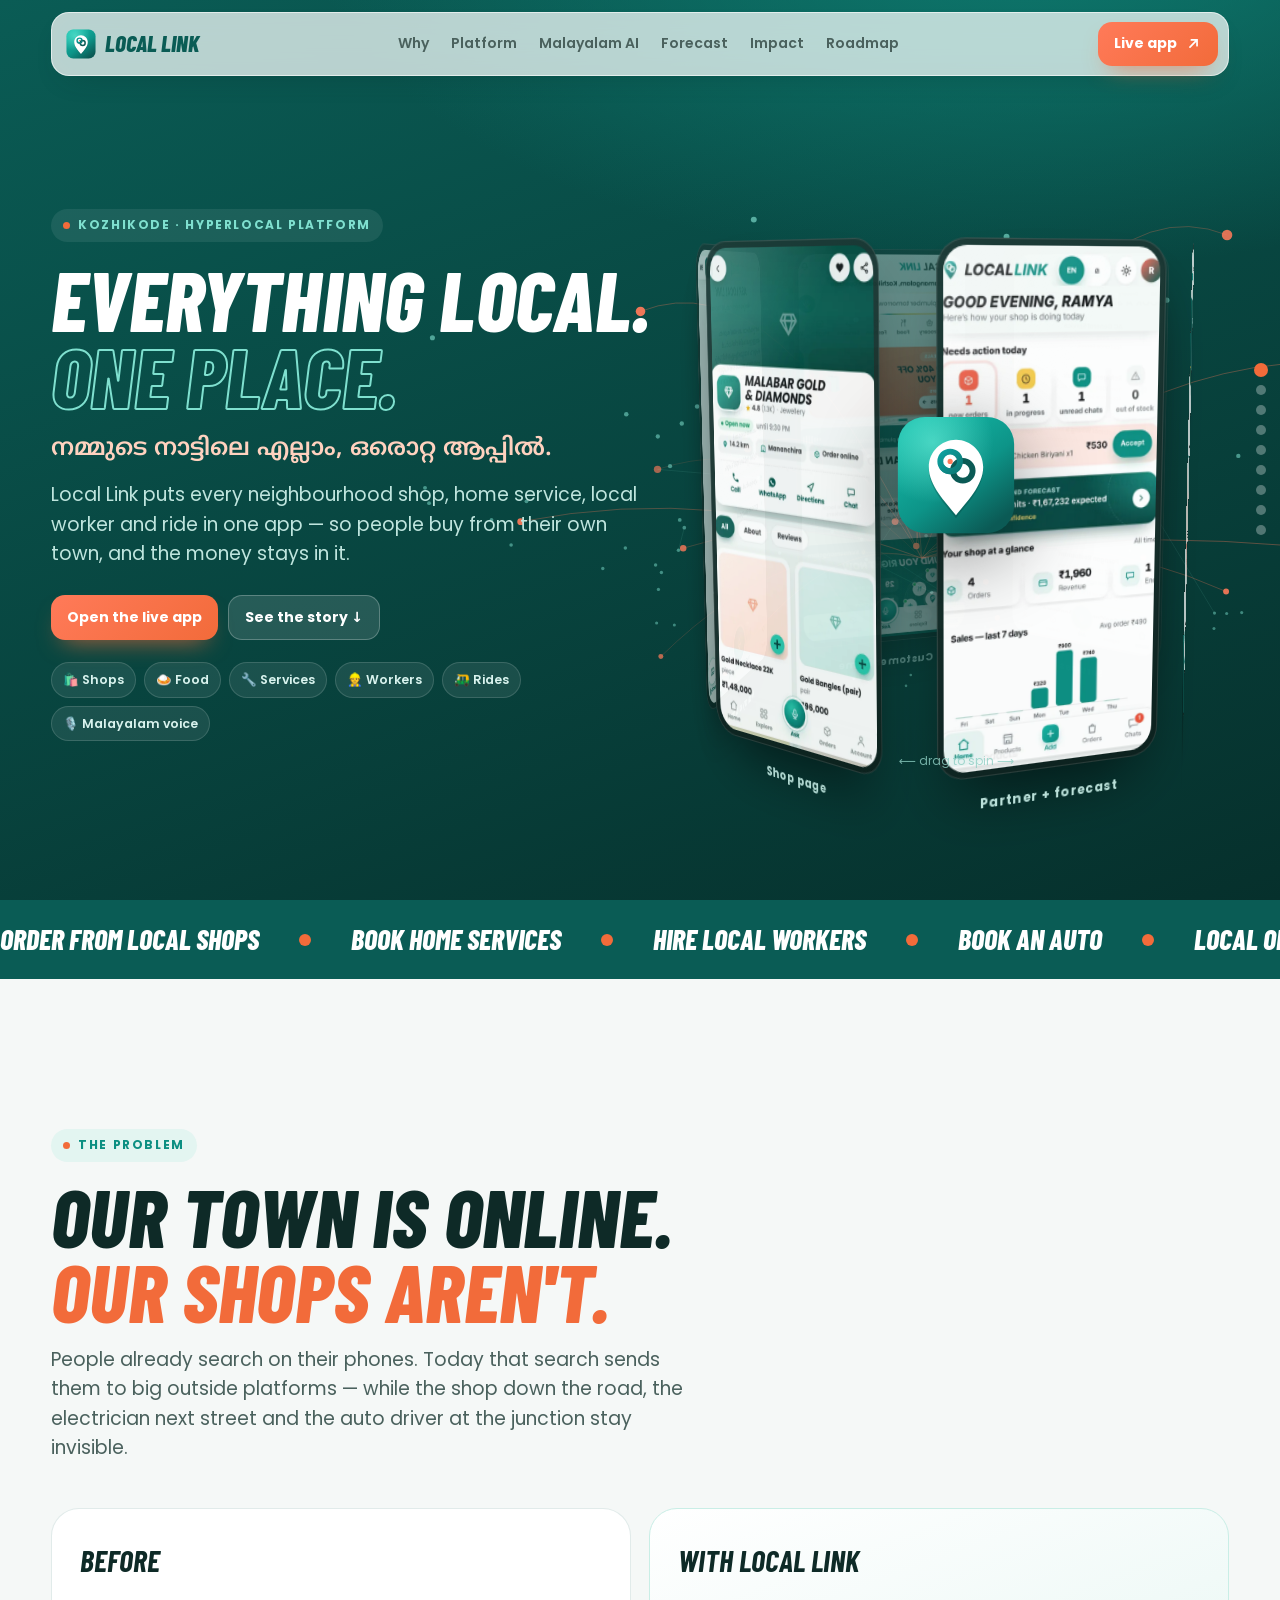
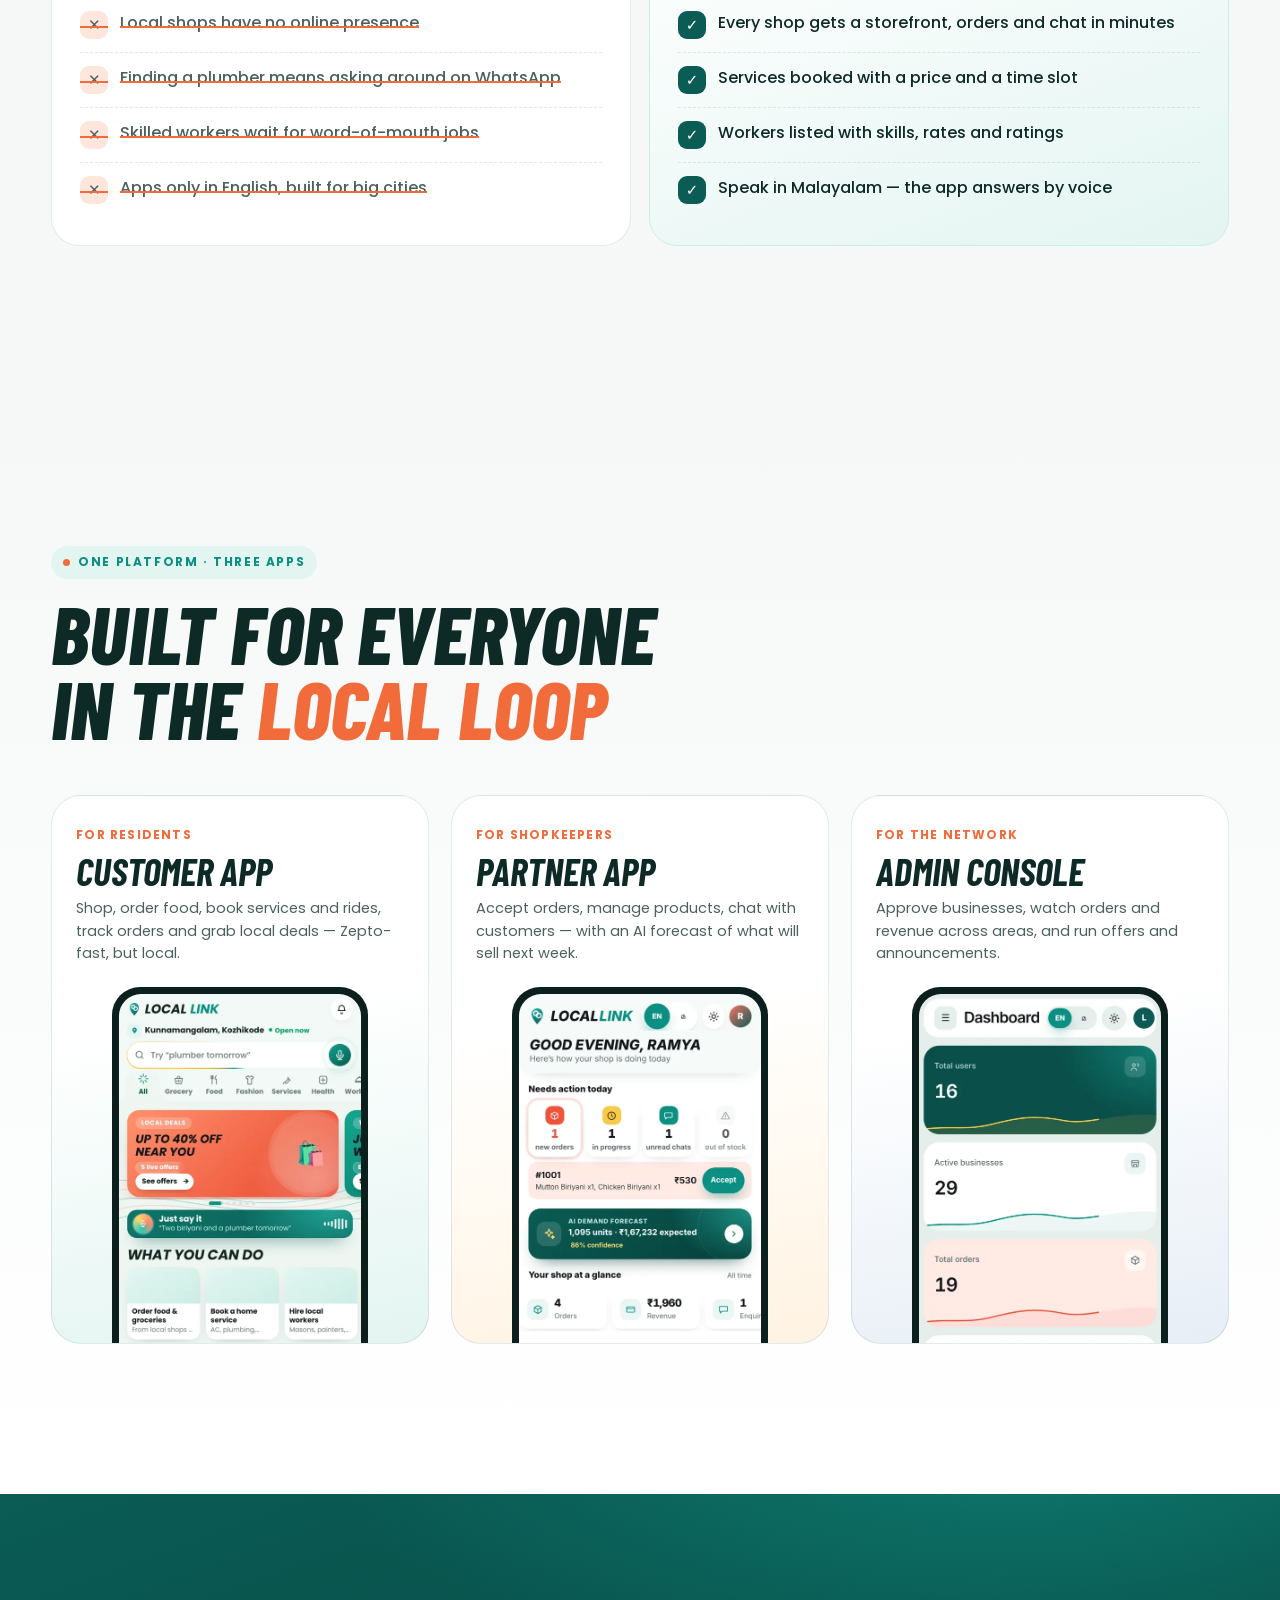
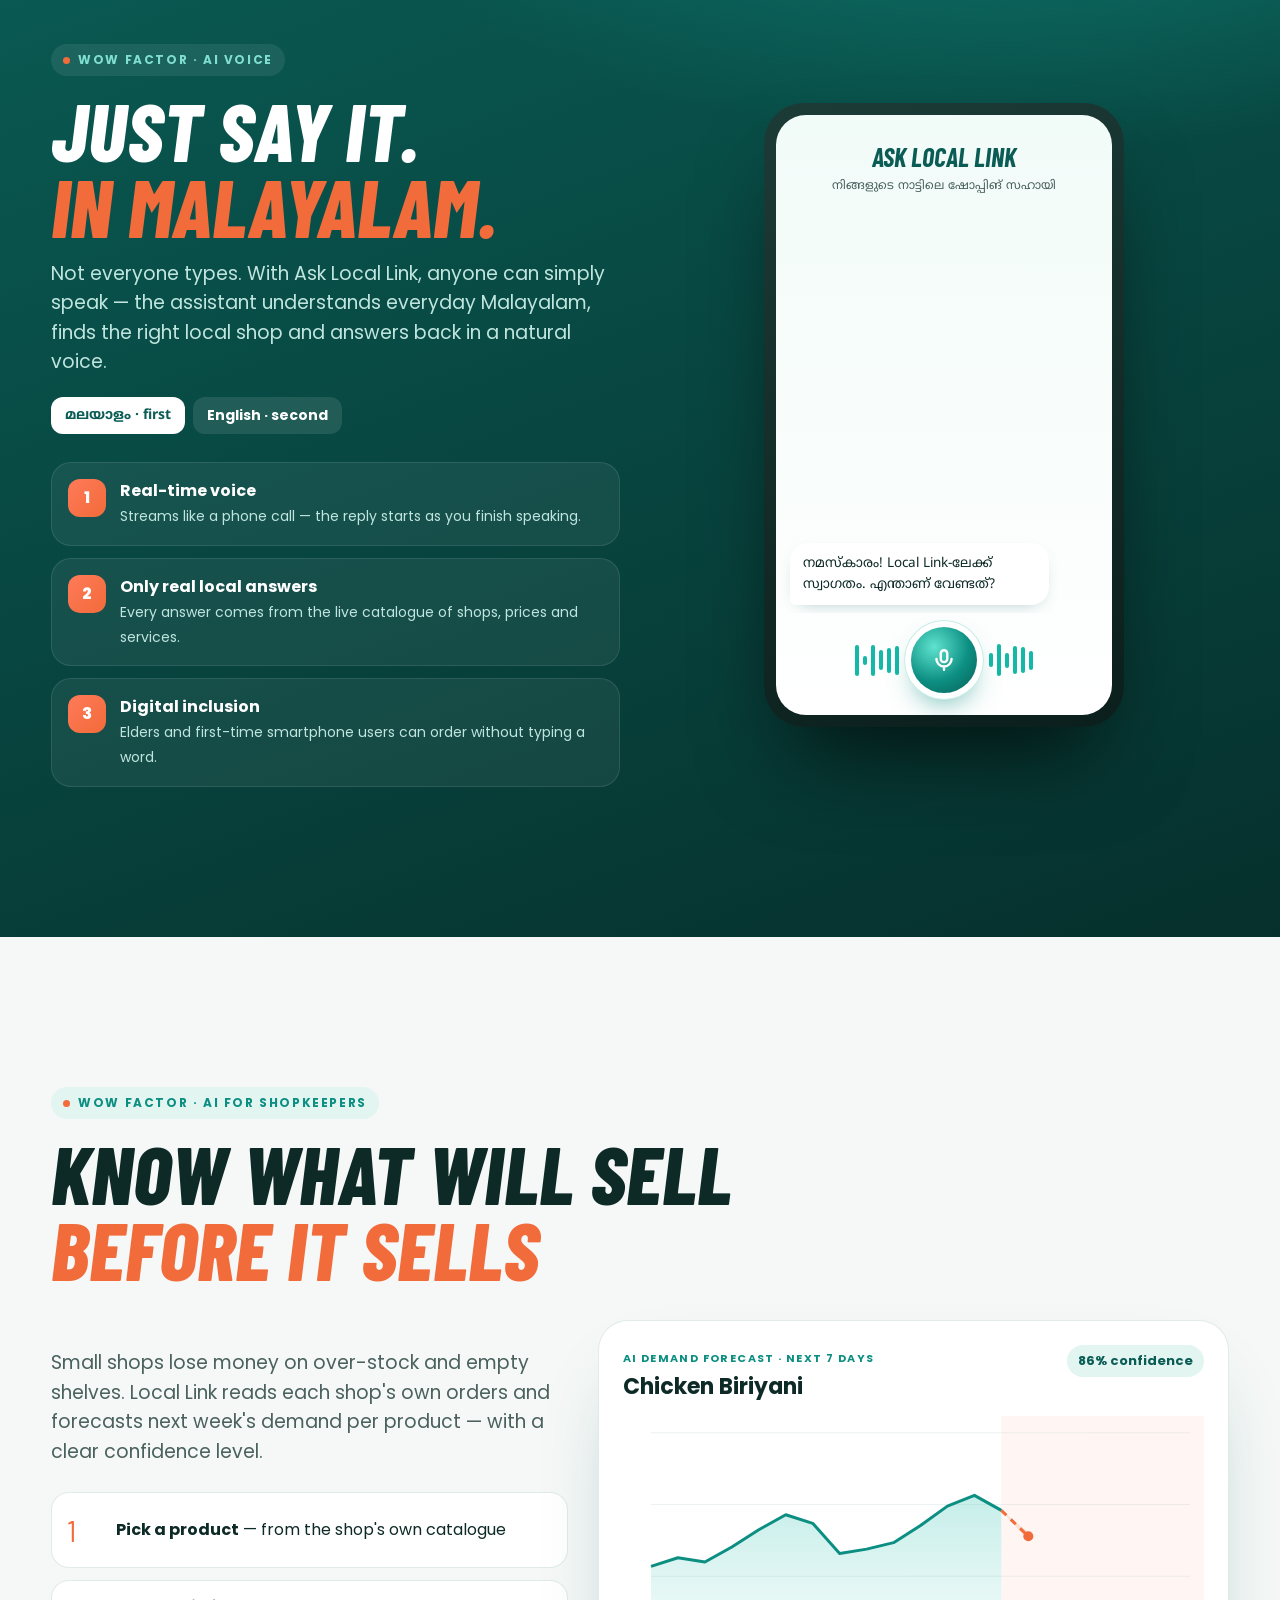
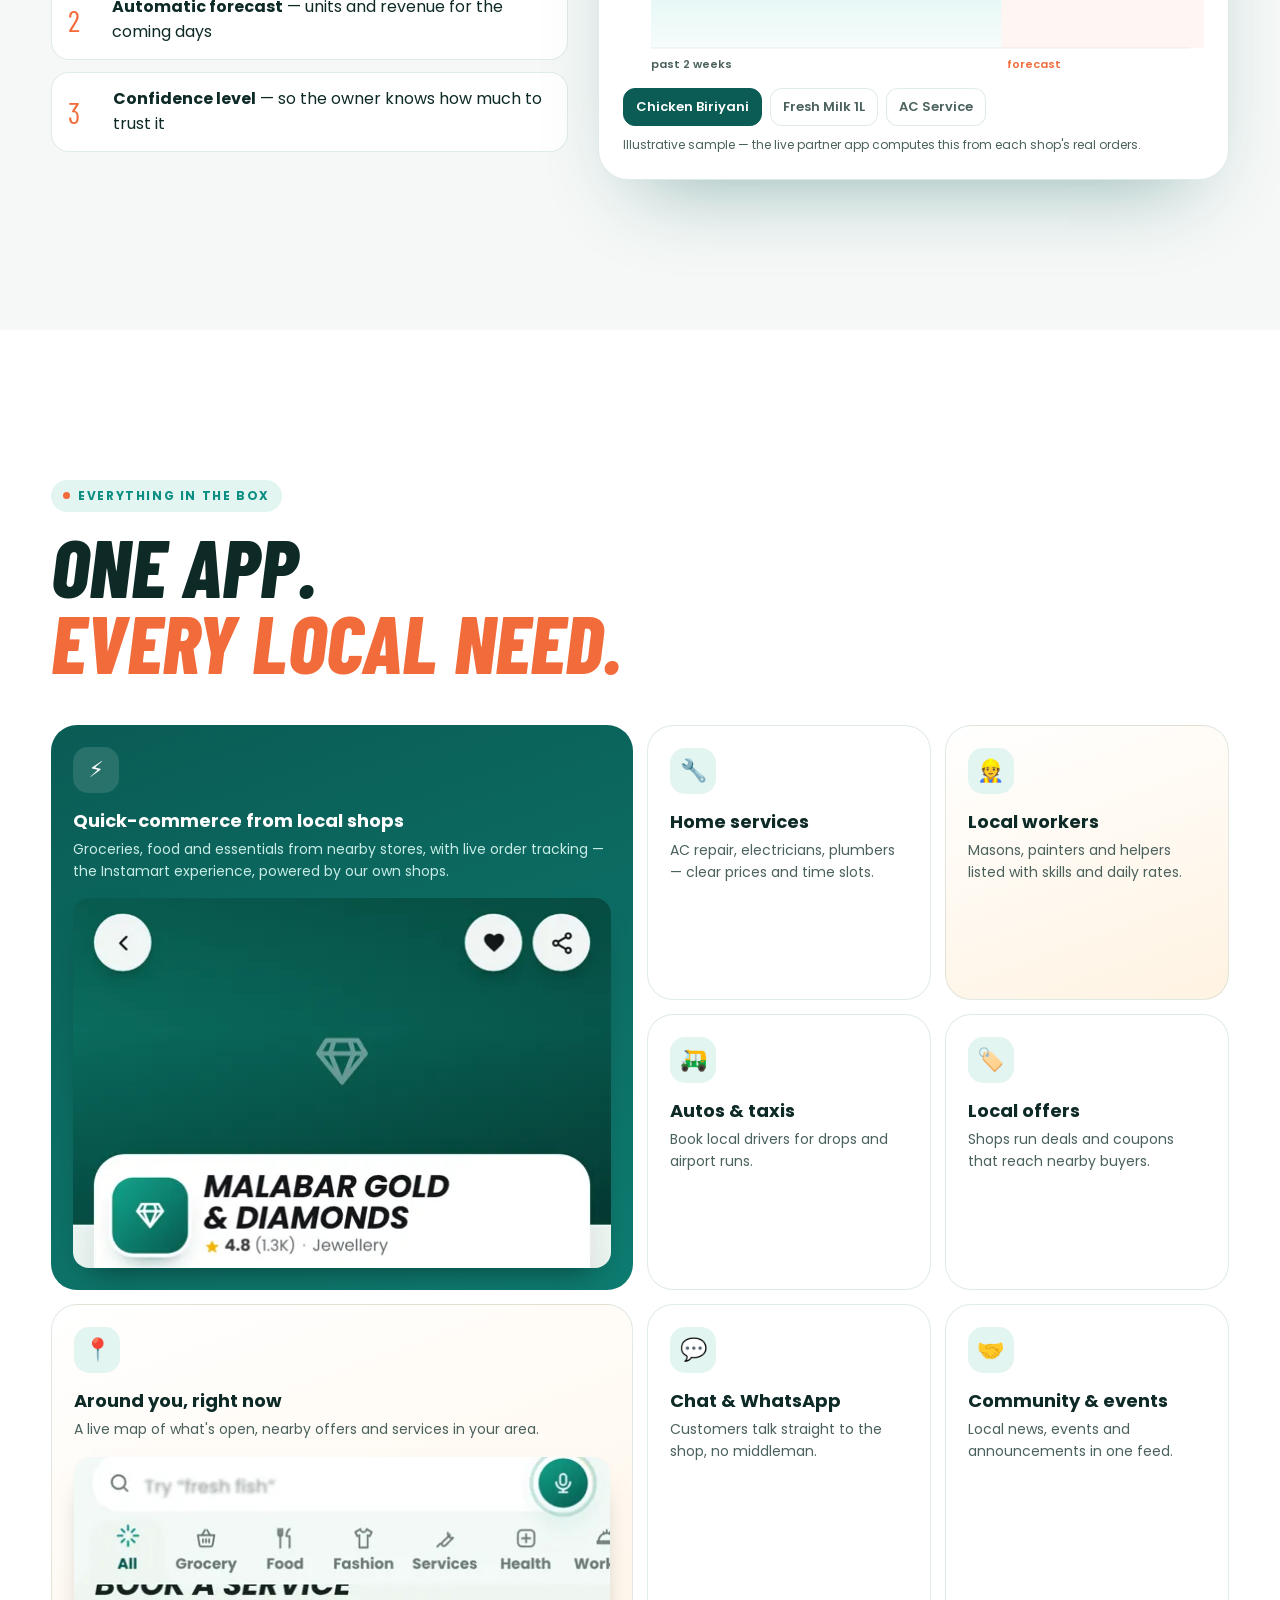
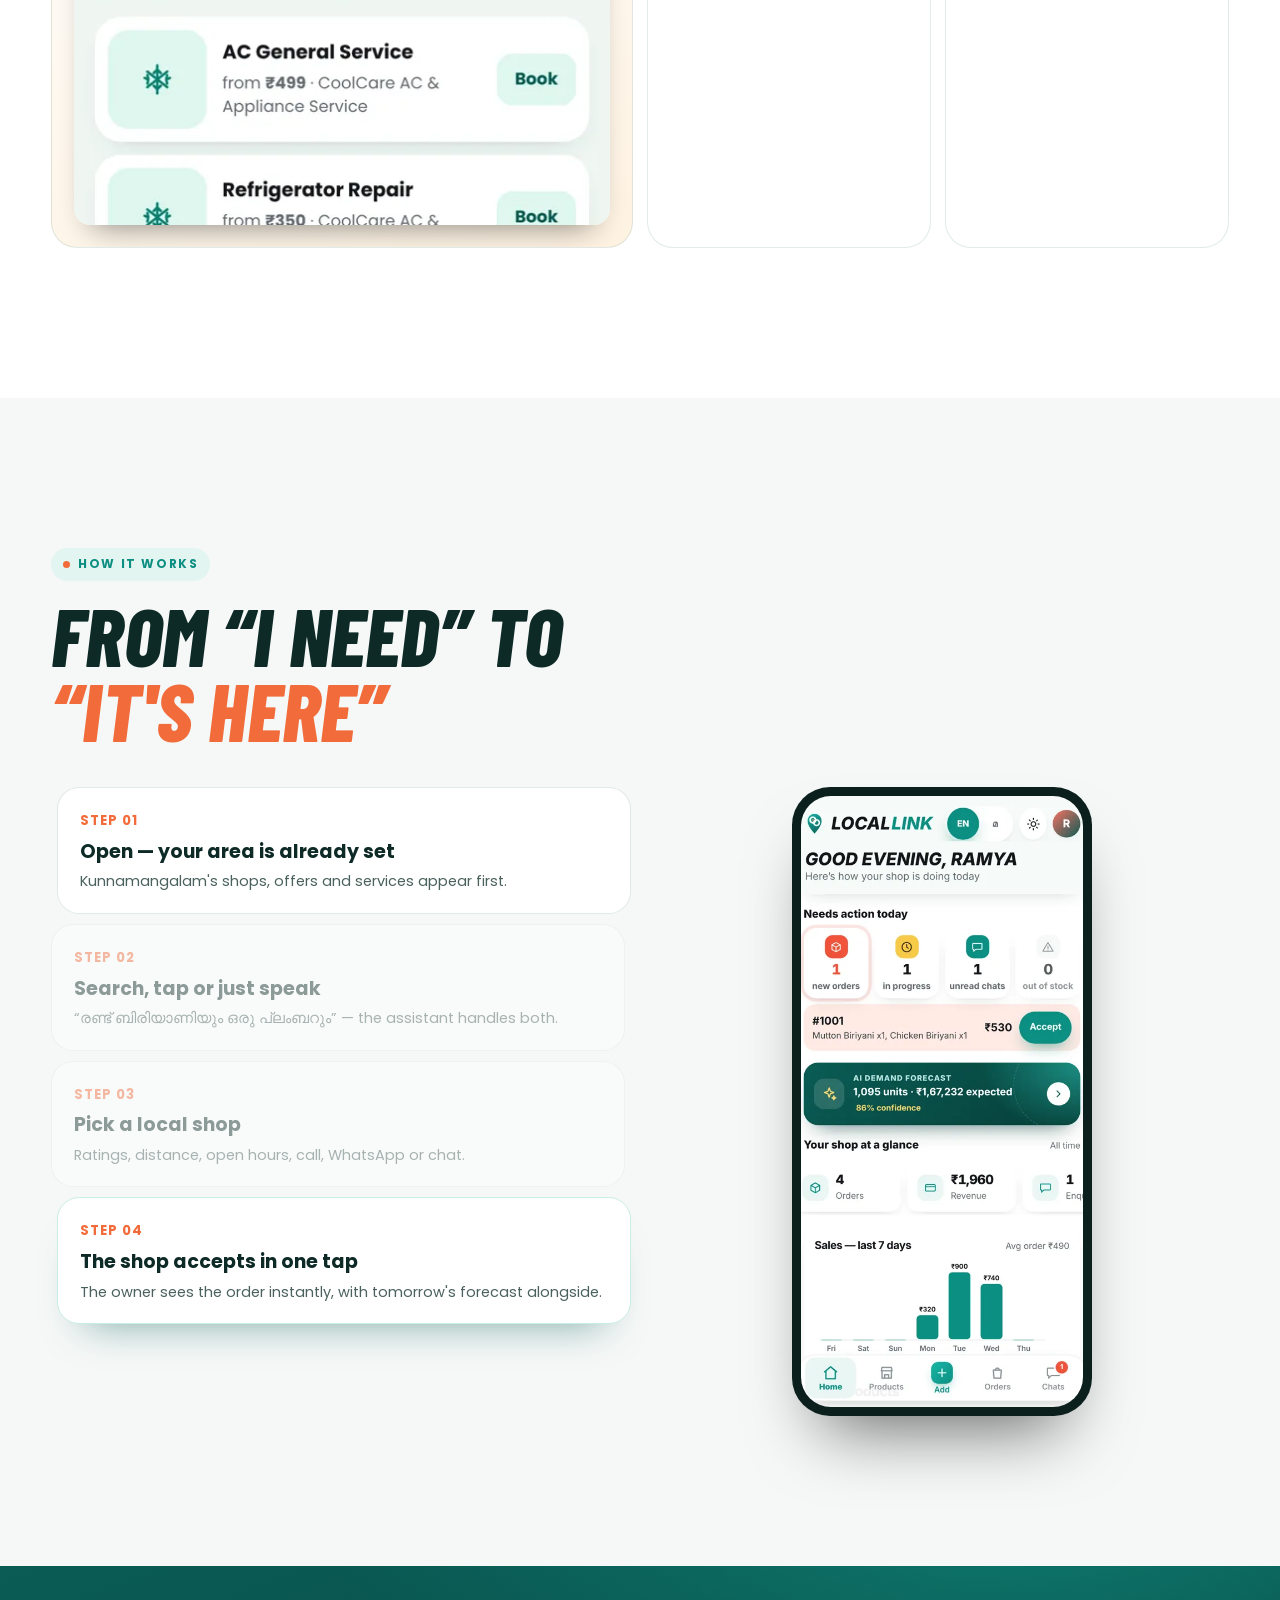
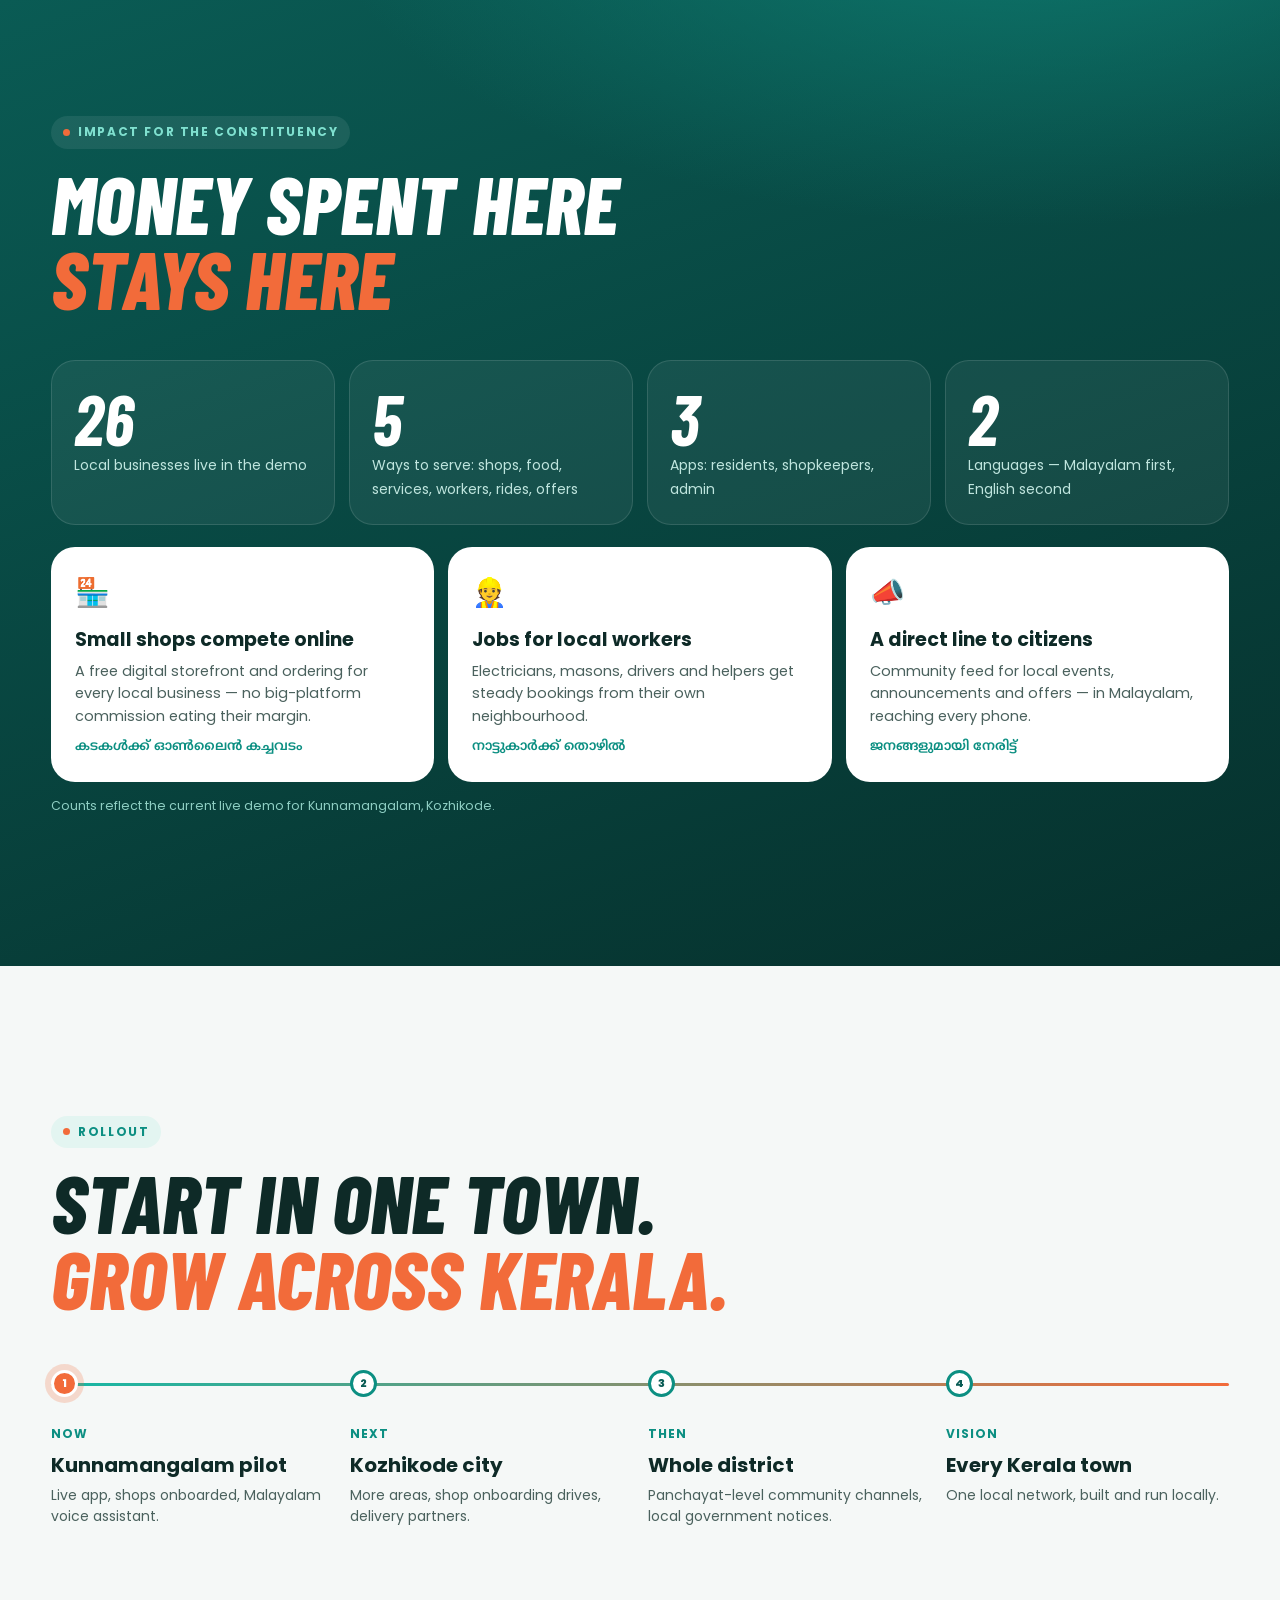
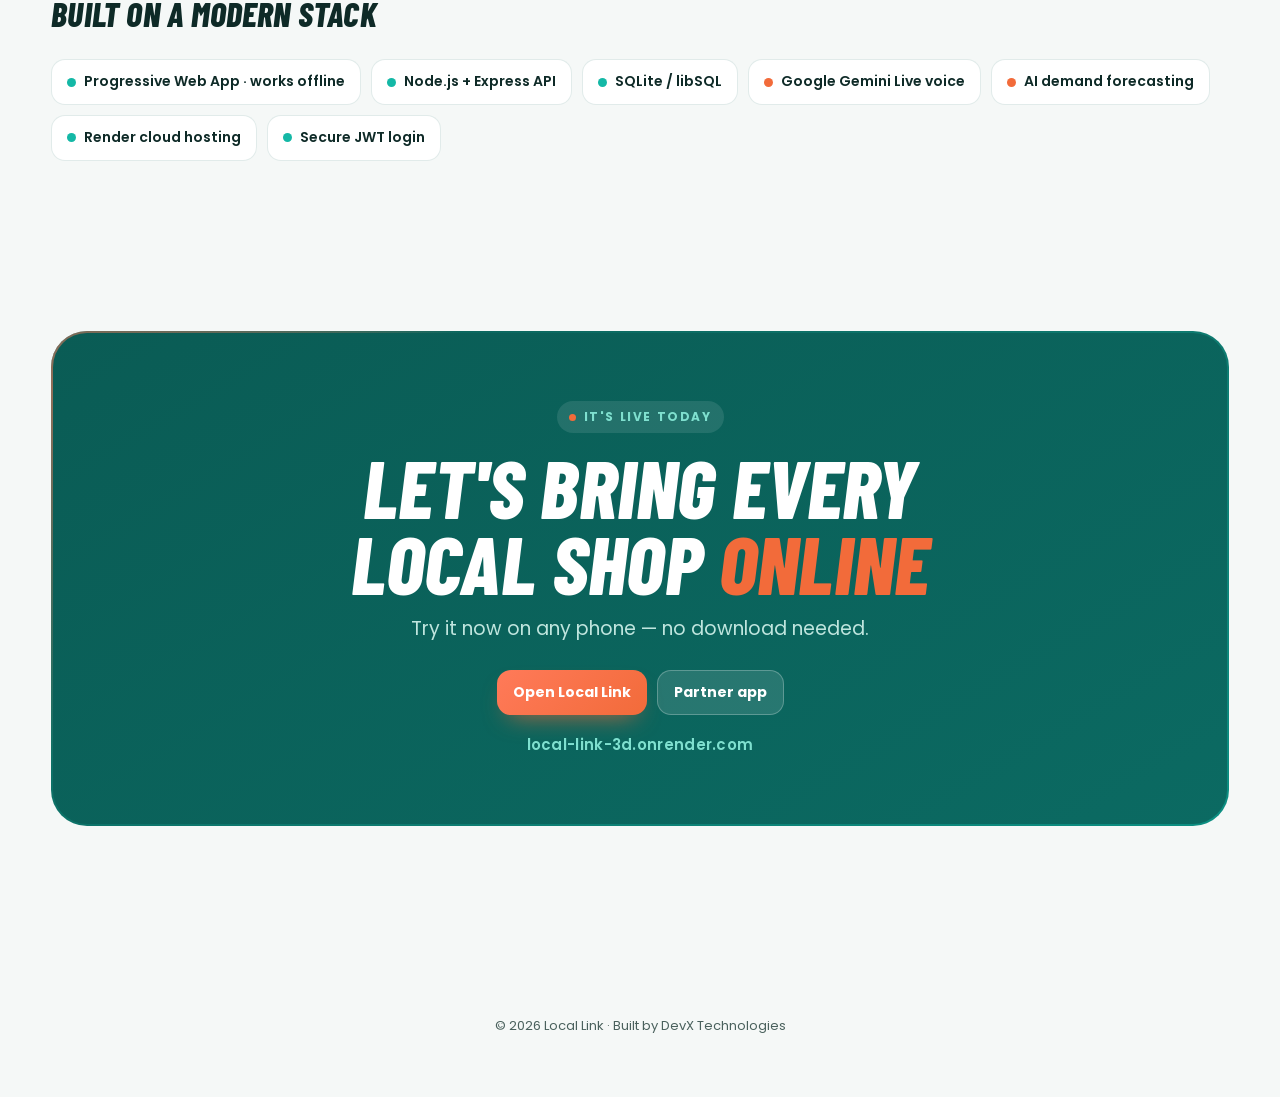
==== public/pitch/index.html @ 042639ee "Pitch site at /pitch: interactive Local Link story for stakeholder meetings (3D screen orbit, Malaya" ====
<!DOCTYPE html>
<html lang="en">
<head>
<meta charset="utf-8" />
<meta name="viewport" content="width=device-width, initial-scale=1, viewport-fit=cover" />
<title>Local Link — Everything Local. One Place.</title>
<meta name="description" content="Local Link: the hyperlocal marketplace for Kozhikode — local shops, services, workers and rides in one app, with a Malayalam voice assistant and AI demand forecasting for shopkeepers." />
<meta name="theme-color" content="#0A5C55" />
<link rel="icon" href="img/logo.svg" />
<link rel="preconnect" href="https://fonts.googleapis.com" />
<link rel="preconnect" href="https://fonts.gstatic.com" crossorigin />
<link rel="stylesheet" href="https://fonts.googleapis.com/css2?family=Barlow+Condensed:ital,wght@1,700;1,800&family=Poppins:wght@400;500;600;700;800&family=Noto+Sans+Malayalam:wght@500;600;700&display=swap" />
<style>
:root{
  --deep:#0A5C55; --deeper:#06302C; --teal:#0C8F82; --teal2:#14B8A6; --mint:#E3F5F1; --mint2:#C9EEE6;
  --cream:#FFF3E2; --coral:#F26B3A; --coral2:#FF7A59; --ink:#0E2A27; --ink2:#4A615D; --bg:#F5F8F7; --line:rgba(10,92,85,.12);
  --spring:cubic-bezier(.34,1.56,.64,1); --ease:cubic-bezier(.22,1,.36,1);
  --head:'Barlow Condensed',sans-serif; --body:'Poppins',system-ui,sans-serif; --ml:'Noto Sans Malayalam','Poppins',sans-serif;
}
*{box-sizing:border-box;margin:0;padding:0}
html{scroll-behavior:smooth;-webkit-text-size-adjust:100%}
body{font-family:var(--body);color:var(--ink);background:var(--bg);overflow-x:hidden;line-height:1.55}
img{display:block;max-width:100%}
a{color:inherit;text-decoration:none}
.ml{font-family:var(--ml)}
.wrap{width:min(1180px,92vw);margin:0 auto}
h1,h2,.h{font-family:var(--head);font-style:italic;font-weight:800;text-transform:uppercase;letter-spacing:.2px;line-height:.92}
h2{font-size:clamp(40px,6.4vw,84px)}
.eyebrow{display:inline-flex;align-items:center;gap:8px;font-size:12px;font-weight:700;letter-spacing:1.6px;text-transform:uppercase;color:var(--teal);background:var(--mint);padding:7px 12px;border-radius:999px}
.eyebrow i{width:7px;height:7px;border-radius:50%;background:var(--coral);box-shadow:0 0 0 0 rgba(242,107,58,.6);animation:ping 1.8s infinite}
@keyframes ping{70%{box-shadow:0 0 0 9px rgba(242,107,58,0)}100%{box-shadow:0 0 0 0 rgba(242,107,58,0)}}
.lead{font-size:clamp(16px,1.6vw,19px);color:var(--ink2);max-width:640px}
.hl{color:var(--coral)}
section{position:relative;padding:clamp(80px,12vw,150px) 0}
.dark{background:radial-gradient(1200px 600px at 80% -10%,#0E7C71 0%,transparent 60%),linear-gradient(160deg,var(--deep),var(--deeper));color:#fff}
.dark .lead{color:#BFE5DE} .dark .eyebrow{background:rgba(255,255,255,.08);color:#7FE0CF}

/* reveal */
.rv{opacity:0;transform:translateY(36px);transition:opacity .9s var(--ease),transform .9s var(--ease)}
.rv.in{opacity:1;transform:none}
.rv.d1{transition-delay:.08s}.rv.d2{transition-delay:.16s}.rv.d3{transition-delay:.24s}.rv.d4{transition-delay:.32s}

/* nav */
.nav{position:fixed;inset:12px 0 auto;z-index:50;pointer-events:none}
.nav .wrap{display:flex;align-items:center;justify-content:space-between;gap:12px;pointer-events:auto;background:rgba(255,255,255,.72);backdrop-filter:blur(16px) saturate(1.4);-webkit-backdrop-filter:blur(16px) saturate(1.4);border:1px solid rgba(255,255,255,.6);border-radius:18px;padding:9px 10px 9px 14px;box-shadow:0 12px 30px -18px rgba(6,48,44,.45);transition:background .3s}
.brand{display:flex;align-items:center;gap:9px;font-family:var(--head);font-style:italic;font-weight:800;font-size:23px;color:var(--deep)}
.brand img{width:30px;height:30px}
.nav ul{display:none;list-style:none;gap:22px;font-size:14px;font-weight:600;color:var(--ink2)}
.nav ul a:hover{color:var(--teal)}
.btn{display:inline-flex;align-items:center;gap:8px;font-weight:700;font-size:14px;border-radius:14px;padding:11px 16px;border:0;cursor:pointer;transition:transform .25s var(--spring),box-shadow .25s}
.btn:active{transform:scale(.96)}
.btn.p{background:linear-gradient(135deg,var(--coral2),var(--coral));color:#fff;box-shadow:0 12px 24px -12px rgba(242,107,58,.8)}
.btn.g{background:rgba(255,255,255,.12);color:#fff;border:1px solid rgba(255,255,255,.25)}
.btn.t{background:var(--deep);color:#fff}
.btn svg{width:17px;height:17px}
@media(min-width:900px){.nav ul{display:flex}}
.prog{position:fixed;left:0;top:0;height:3px;background:linear-gradient(90deg,var(--teal2),var(--coral));z-index:60;width:0}

/* HERO */
.hero{min-height:100svh;display:flex;align-items:center;padding:110px 0 60px;overflow:hidden}
#net{position:absolute;inset:0;width:100%;height:100%}
.hero .wrap{position:relative;display:grid;gap:30px;align-items:center}
@media(min-width:980px){.hero .wrap{grid-template-columns:1.05fr .95fr}}
.hero h1{font-size:clamp(56px,8.4vw,108px);margin:18px 0 16px}
@media(min-width:980px){.hero h1{font-size:clamp(64px,6.6vw,104px)}}
.hero h1 .o{display:block;-webkit-text-stroke:2px #7FE0CF;color:transparent}
.hero .mlh{font-size:clamp(18px,2.2vw,24px);font-weight:600;color:#FFD2BF;margin-bottom:12px}
.hero .cta{display:flex;flex-wrap:wrap;gap:10px;margin-top:26px}
.chips{display:flex;flex-wrap:wrap;gap:8px;margin-top:22px}
.chips span{font-size:12.5px;font-weight:600;padding:7px 11px;border-radius:999px;background:rgba(255,255,255,.08);border:1px solid rgba(255,255,255,.14);color:#D9F3EE}

/* 3D orbit of screens */
.stage{position:relative;height:clamp(420px,62vw,600px);perspective:1400px;touch-action:pan-y;cursor:grab}
.stage:active{cursor:grabbing}
.ring{position:absolute;left:50%;top:50%;width:0;height:0;transform-style:preserve-3d}
.card3{position:absolute;width:clamp(150px,19vw,210px);aspect-ratio:9/19.5;left:0;top:0;transform-style:preserve-3d;border-radius:26px;padding:6px;background:linear-gradient(160deg,#1C3B37,#0B1F1C);box-shadow:0 30px 60px -20px rgba(0,0,0,.6),inset 0 0 0 1px rgba(255,255,255,.12)}
.card3 img{width:100%;height:100%;object-fit:cover;object-position:top;border-radius:21px;backface-visibility:hidden}
.card3::after{content:"";position:absolute;inset:6px;border-radius:21px;background:linear-gradient(115deg,rgba(255,255,255,.22),transparent 40%);pointer-events:none}
.card3 b{position:absolute;left:50%;bottom:-34px;transform:translateX(-50%);white-space:nowrap;font-size:12px;font-weight:700;color:#BFE5DE;letter-spacing:.4px}
.logo3d{position:absolute;z-index:50;left:50%;top:50%;width:120px;height:120px;transform:translate(-50%,-50%);filter:drop-shadow(0 20px 40px rgba(0,0,0,.45));animation:bob 5s ease-in-out infinite}
@keyframes bob{50%{transform:translate(-50%,-58%) rotate(-4deg)}}
.drag{position:absolute;left:50%;bottom:4px;transform:translateX(-50%);font-size:12px;color:#8FCFC4;display:flex;gap:6px;align-items:center;opacity:.8}

/* problem → solution */
.ps{display:grid;gap:18px;margin-top:46px}
@media(min-width:860px){.ps{grid-template-columns:1fr 1fr}}
.pcol{border-radius:28px;padding:28px;background:#fff;border:1px solid var(--line)}
.pcol.with{background:linear-gradient(160deg,#fff,var(--mint));border-color:var(--mint2)}
.pcol h3{font-family:var(--head);font-style:italic;font-size:30px;text-transform:uppercase;margin-bottom:14px}
.pcol li{list-style:none;display:flex;gap:12px;padding:13px 0;border-top:1px dashed var(--line);font-weight:500}
.pcol li:first-of-type{border-top:0}
.pcol.before li span{position:relative;color:var(--ink2)}
.pcol.before li span::after{content:"";position:absolute;left:0;top:55%;height:2px;width:0;background:var(--coral);transition:width .9s var(--ease)}
.pcol.before.in li span::after{width:100%}
.pcol.before li:nth-child(2) span::after{transition-delay:.15s}.pcol.before li:nth-child(3) span::after{transition-delay:.3s}.pcol.before li:nth-child(4) span::after{transition-delay:.45s}
.ico{flex:none;width:28px;height:28px;border-radius:9px;display:grid;place-items:center;font-size:15px}
.before .ico{background:#FFE6DC;color:var(--coral)} .with .ico{background:var(--deep);color:#fff}

/* three apps */
.apps{display:grid;gap:22px;margin-top:50px}
@media(min-width:900px){.apps{grid-template-columns:repeat(3,1fr)}}
.app{position:relative;border-radius:30px;padding:26px 24px 0;overflow:hidden;background:#fff;border:1px solid var(--line);transform-style:preserve-3d;transition:transform .4s var(--ease),box-shadow .4s}
.app:hover{box-shadow:0 40px 60px -30px rgba(10,92,85,.45)}
.app .tag{font-size:12px;font-weight:700;letter-spacing:1.2px;text-transform:uppercase;color:var(--coral)}
.app h3{font-family:var(--head);font-style:italic;font-size:38px;text-transform:uppercase;margin:6px 0 8px;line-height:.95}
.app p{color:var(--ink2);font-size:14.5px;min-height:66px}
.phone{margin:22px auto 0;width:78%;border-radius:28px 28px 0 0;padding:7px 7px 0;background:#0B1F1C;transform:translateY(30px) rotateX(10deg);transition:transform .8s var(--ease)}
.app.in .phone{transform:translateY(0) rotateX(0)}
.phone img{border-radius:22px 22px 0 0;aspect-ratio:9/13;object-fit:cover;object-position:top;width:100%}
.app.c1{background:linear-gradient(170deg,#fff 40%,var(--mint))}
.app.c2{background:linear-gradient(170deg,#fff 40%,var(--cream))}
.app.c3{background:linear-gradient(170deg,#fff 40%,#E7EEF6)}

/* voice */
.voice .wrap{display:grid;gap:40px;align-items:center}
@media(min-width:960px){.voice .wrap{grid-template-columns:1fr 1fr}}
.vphone{position:relative;width:min(360px,88vw);margin:0 auto;border-radius:40px;padding:12px;background:linear-gradient(160deg,#1C3B37,#0B1F1C);box-shadow:0 50px 90px -30px rgba(0,0,0,.7)}
.vscr{border-radius:30px;background:linear-gradient(180deg,#F1FBF8,#fff);height:600px;overflow:hidden;display:flex;flex-direction:column;color:var(--ink)}
.vtop{text-align:center;padding:22px 14px 8px}
.vtop b{font-family:var(--head);font-style:italic;font-size:26px;text-transform:uppercase;color:var(--deep)}
.vtop small{display:block;font-size:12px;color:var(--ink2)}
.vmsgs{flex:1;padding:8px 14px;display:flex;flex-direction:column;gap:9px;overflow:hidden;justify-content:flex-end}
.vb{max-width:84%;padding:10px 13px;border-radius:18px;font-size:13.5px;line-height:1.5;opacity:0;transform:translateY(12px) scale(.97);transition:all .5s var(--spring)}
.vb.show{opacity:1;transform:none}
.vb.me{align-self:flex-end;background:var(--deep);color:#fff;border-bottom-right-radius:6px}
.vb.bot{align-self:flex-start;background:#fff;box-shadow:0 6px 18px -10px rgba(10,92,85,.45);border-bottom-left-radius:6px}
.vcard{align-self:stretch;display:flex;gap:10px;align-items:center;background:#fff;border:1px solid var(--line);border-radius:16px;padding:9px 11px;font-size:12.5px;opacity:0;transform:translateX(-14px);transition:all .5s var(--ease)}
.vcard.show{opacity:1;transform:none}
.vcard i{width:34px;height:34px;border-radius:11px;background:var(--mint);display:grid;place-items:center;font-style:normal;font-size:17px}
.vcard b{display:block;font-size:13px} .vcard span{color:var(--ink2)}
.vdock{display:flex;align-items:center;justify-content:center;gap:12px;padding:14px 0 22px}
.wv{display:flex;gap:4px;align-items:center;height:34px}
.wv i{width:4px;border-radius:3px;background:var(--teal2);height:8px;transition:height .12s}
.orb{width:66px;height:66px;border-radius:50%;display:grid;place-items:center;color:#fff;background:radial-gradient(circle at 35% 30%,#5FE3CF,var(--teal) 55%,var(--deep));box-shadow:0 0 0 6px #fff,0 0 0 7px var(--mint2),0 14px 30px -8px rgba(12,143,130,.8);position:relative}
.orb::before{content:"";position:absolute;inset:-14px;border-radius:50%;border:2px solid var(--teal2);opacity:0;animation:orbp 2s infinite}
.orb.live::before{opacity:1}
@keyframes orbp{0%{transform:scale(.8);opacity:.7}100%{transform:scale(1.35);opacity:0}}
.orb svg{width:26px;height:26px}
.vpoints{display:grid;gap:12px;margin-top:28px}
.vpoints>div{display:flex;gap:14px;align-items:flex-start;padding:16px;border-radius:20px;background:rgba(255,255,255,.06);border:1px solid rgba(255,255,255,.1)}
.vpoints b{display:block;font-size:16px}
.vpoints span{color:#BFE5DE;font-size:14px}
.vpoints em{flex:none;font-style:normal;width:38px;height:38px;border-radius:12px;display:grid;place-items:center;background:linear-gradient(135deg,var(--coral2),var(--coral));font-weight:800}
.langs{display:flex;gap:8px;margin-top:20px}
.langs span{padding:8px 14px;border-radius:12px;font-weight:700;font-size:14px;background:#fff;color:var(--deep)}
.langs span.alt{background:rgba(255,255,255,.1);color:#fff}

/* forecast */
.fc{display:grid;gap:30px;align-items:center;margin-top:10px}
@media(min-width:960px){.fc{grid-template-columns:.9fr 1.1fr}}
.fcard{background:#fff;border-radius:30px;padding:24px;border:1px solid var(--line);box-shadow:0 40px 80px -40px rgba(10,92,85,.45)}
.fhead{display:flex;justify-content:space-between;align-items:flex-start;gap:10px;margin-bottom:12px}
.fhead small{font-size:11px;font-weight:700;letter-spacing:1.4px;text-transform:uppercase;color:var(--teal)}
.fhead b{display:block;font-size:22px}
.conf{padding:6px 11px;border-radius:999px;background:var(--mint);color:var(--deep);font-weight:700;font-size:13px;white-space:nowrap}
#fchart{width:100%;height:260px;display:block}
.fsel{display:flex;gap:8px;flex-wrap:wrap;margin-top:12px}
.fsel button{font:600 13px var(--body);border:1px solid var(--line);background:#fff;padding:8px 12px;border-radius:12px;cursor:pointer;color:var(--ink2);transition:all .2s}
.fsel button.on{background:var(--deep);color:#fff;border-color:var(--deep)}
.steps{display:grid;gap:12px;margin-top:26px}
.steps div{display:flex;gap:14px;align-items:center;padding:14px 16px;background:#fff;border-radius:18px;border:1px solid var(--line)}
.steps em{font-style:normal;font-family:var(--head);font-size:30px;color:var(--coral);width:34px}

/* bento */
.bento{display:grid;gap:14px;margin-top:46px;grid-template-columns:1fr}
@media(min-width:720px){.bento{grid-template-columns:repeat(2,1fr)}}
@media(min-width:1000px){.bento{grid-template-columns:repeat(4,1fr);grid-auto-rows:minmax(190px,auto)}.b-w2{grid-column:span 2}.b-h2{grid-row:span 2}}
.bx{position:relative;border-radius:26px;padding:22px;background:#fff;border:1px solid var(--line);overflow:hidden;transform-style:preserve-3d;transition:transform .25s ease,box-shadow .3s}
.bx::before{content:"";position:absolute;inset:-1px;border-radius:inherit;padding:1px;background:radial-gradient(400px circle at var(--mx,50%) var(--my,50%),rgba(20,184,166,.7),transparent 40%);-webkit-mask:linear-gradient(#000 0 0) content-box,linear-gradient(#000 0 0);-webkit-mask-composite:xor;mask-composite:exclude;opacity:0;transition:opacity .3s}
.bx:hover::before{opacity:1}
.bx:hover{box-shadow:0 30px 50px -30px rgba(10,92,85,.5)}
.bx .bi{width:46px;height:46px;border-radius:15px;display:grid;place-items:center;font-size:22px;background:var(--mint);margin-bottom:14px}
.bx h4{font-size:18px;margin-bottom:4px}
.bx p{font-size:14px;color:var(--ink2)}
.bx.feat{background:linear-gradient(160deg,var(--deep),#0E7C71);color:#fff;border:0}
.bx.feat p{color:#C7ECE5} .bx.feat .bi{background:rgba(255,255,255,.12)}
.bx.warm{background:linear-gradient(160deg,#fff,var(--cream))}
.bx .shot{margin-top:16px;border-radius:16px;overflow:hidden;box-shadow:0 18px 30px -18px rgba(0,0,0,.5)}
.bx .shot img{aspect-ratio:16/11;object-fit:cover;object-position:top;width:100%}

/* impact */
.impact{display:grid;gap:14px;margin-top:44px;grid-template-columns:repeat(2,1fr)}
@media(min-width:900px){.impact{grid-template-columns:repeat(4,1fr)}}
.stat{border-radius:24px;padding:22px;background:rgba(255,255,255,.06);border:1px solid rgba(255,255,255,.12)}
.stat b{display:block;font-family:var(--head);font-style:italic;font-size:clamp(46px,6vw,70px);line-height:1;color:#fff}
.stat b small{font-size:.5em;color:#7FE0CF}
.stat span{color:#BFE5DE;font-size:14px}
.gains{display:grid;gap:14px;margin-top:22px}
@media(min-width:900px){.gains{grid-template-columns:repeat(3,1fr)}}
.gain{border-radius:24px;padding:24px;background:#fff;color:var(--ink)}
.gain em{font-style:normal;font-size:28px}
.gain h4{font-size:19px;margin:10px 0 6px}
.gain p{color:var(--ink2);font-size:14.5px}
.gain .mlt{display:block;margin-top:10px;font-family:var(--ml);color:var(--teal);font-weight:600;font-size:13.5px}
.note{margin-top:14px;font-size:12.5px;color:#8FCFC4}

/* journey (scroll pinned) */
.journey{display:grid;gap:30px;margin-top:40px}
@media(min-width:960px){.journey{grid-template-columns:1fr 1fr;align-items:start}}
.jlist{display:grid;gap:10px}
.jstep{padding:20px 22px;border-radius:22px;border:1px solid var(--line);background:#fff;opacity:.45;transition:all .5s var(--ease);cursor:pointer}
.jstep.on{opacity:1;box-shadow:0 26px 40px -28px rgba(10,92,85,.55);border-color:var(--mint2);transform:translateX(6px)}
.jstep small{font-weight:700;color:var(--coral);letter-spacing:1px}
.jstep h4{font-size:19px;margin:4px 0}
.jstep p{color:var(--ink2);font-size:14.5px}
.jstep .jm{display:none;margin-top:14px;border-radius:18px;max-height:340px;object-fit:cover;object-position:top;width:100%}
@media(max-width:959px){.jview{display:none!important}.jstep{opacity:1}.jstep .jm{display:block}}
.jview{position:sticky;top:90px;display:grid;place-items:center}
.jph{width:min(300px,80vw);border-radius:38px;padding:9px;background:#0B1F1C;box-shadow:0 40px 70px -30px rgba(0,0,0,.6);position:relative}
.jph img{border-radius:30px;aspect-ratio:9/19.5;object-fit:cover;object-position:top;width:100%;transition:opacity .45s}

/* roadmap */
.road{position:relative;display:grid;gap:16px;margin-top:46px}
@media(min-width:900px){.road{grid-template-columns:repeat(4,1fr)}}
.road::before{content:"";position:absolute;left:22px;top:0;bottom:0;width:3px;background:linear-gradient(var(--teal2),var(--coral));border-radius:3px}
@media(min-width:900px){.road::before{left:0;right:0;top:22px;bottom:auto;width:auto;height:3px;background:linear-gradient(90deg,var(--teal2),var(--coral))}}
.ph{position:relative;padding-left:58px}
@media(min-width:900px){.ph{padding:60px 0 0}}
.ph .dot{position:absolute;left:10px;top:4px;width:27px;height:27px;border-radius:50%;background:#fff;border:3px solid var(--teal);display:grid;place-items:center;font-size:11px;font-weight:800;color:var(--deep)}
@media(min-width:900px){.ph .dot{left:0;top:9px}}
.ph.now .dot{background:var(--coral);border-color:#fff;color:#fff;box-shadow:0 0 0 6px rgba(242,107,58,.22)}
.ph small{font-weight:700;color:var(--teal);letter-spacing:1px;text-transform:uppercase;font-size:12px}
.ph h4{font-size:20px;margin:4px 0}
.ph p{color:var(--ink2);font-size:14px}

/* tech */
.tech{display:flex;flex-wrap:wrap;gap:10px;margin-top:30px}
.tech span{display:inline-flex;align-items:center;gap:8px;padding:11px 15px;border-radius:14px;background:#fff;border:1px solid var(--line);font-weight:600;font-size:14px}
.tech span i{width:9px;height:9px;border-radius:50%;background:var(--teal2)}
.tech span.c i{background:var(--coral)}

/* CTA */
.cta-box{position:relative;border-radius:36px;padding:clamp(34px,6vw,70px);overflow:hidden;text-align:center;background:linear-gradient(150deg,var(--deep),#0E7C71 60%,#0C8F82)}
.cta-box::before{content:"";position:absolute;inset:-40%;background:conic-gradient(from 0deg,transparent 0 70%,rgba(255,122,89,.55) 80%,transparent 90%);animation:spin 8s linear infinite}
.cta-box::after{content:"";position:absolute;inset:2px;border-radius:34px;background:linear-gradient(150deg,var(--deep),#0B6A62)}
.cta-box>*{position:relative;z-index:1}
@keyframes spin{to{transform:rotate(1turn)}}
.cta-box h2{color:#fff}
.cta-box .lead{color:#BFE5DE;margin:14px auto 0}
.cta-box .cta{display:flex;gap:10px;justify-content:center;flex-wrap:wrap;margin-top:26px}
.url{margin-top:18px;font-weight:600;color:#7FE0CF;font-size:15px;letter-spacing:.3px}
.shimmer{position:relative;overflow:hidden}
.shimmer::after{content:"";position:absolute;top:0;left:-60%;width:40%;height:100%;background:linear-gradient(100deg,transparent,rgba(255,255,255,.55),transparent);transform:skewX(-20deg);animation:sh 3.2s infinite}
@keyframes sh{60%,100%{left:130%}}
footer{padding:40px 0 60px;text-align:center;color:var(--ink2);font-size:13px}

/* pitch dots (presenter nav) */
.dots{position:fixed;right:14px;top:50%;transform:translateY(-50%);z-index:40;display:none;flex-direction:column;gap:10px}
@media(min-width:900px){.dots{display:flex}}
.dots a{width:10px;height:10px;border-radius:50%;background:rgba(10,92,85,.25);transition:all .3s}
.dots a.on{background:var(--coral);transform:scale(1.4)}
.dots.ondark a{background:rgba(255,255,255,.3)} .dots.ondark a.on{background:var(--coral)}

/* marquee */
.mq{overflow:hidden;padding:18px 0;background:var(--deep);color:#fff}
.mq .tr{display:flex;gap:40px;width:max-content;animation:mq 30s linear infinite;font-family:var(--head);font-style:italic;font-weight:800;font-size:28px;text-transform:uppercase}
.mq .tr span{display:flex;align-items:center;gap:40px;white-space:nowrap}
.mq .tr span::after{content:"";width:12px;height:12px;border-radius:50%;background:var(--coral)}
@keyframes mq{to{transform:translateX(-50%)}}

@media (prefers-reduced-motion:reduce){*,*::before,*::after{animation:none!important;transition:none!important}.rv{opacity:1;transform:none}}
</style>
</head>
<body>
<div class="prog" id="prog"></div>

<nav class="nav"><div class="wrap">
  <a class="brand" href="#top"><img src="img/logo.svg" alt="" />LOCAL LINK</a>
  <ul><li><a href="#problem">Why</a></li><li><a href="#apps">Platform</a></li><li><a href="#voice">Malayalam AI</a></li><li><a href="#forecast">Forecast</a></li><li><a href="#impact">Impact</a></li><li><a href="#roadmap">Roadmap</a></li></ul>
  <a class="btn p" href="https://local-link-3d.onrender.com" target="_blank" rel="noopener">Live app <svg viewBox="0 0 24 24" fill="none" stroke="currentColor" stroke-width="2.4" stroke-linecap="round"><path d="M7 17 17 7M9 7h8v8"/></svg></a>
</div></nav>

<div class="dots" id="dots"></div>

<!-- HERO -->
<section class="hero dark" id="top" data-dark>
  <canvas id="net"></canvas>
  <div class="wrap">
    <div>
      <span class="eyebrow rv"><i></i>Kozhikode · Hyperlocal platform</span>
      <h1 class="rv d1">Everything local.<span class="o">One place.</span></h1>
      <p class="mlh ml rv d2">നമ്മുടെ നാട്ടിലെ എല്ലാം, ഒരൊറ്റ ആപ്പിൽ.</p>
      <p class="lead rv d2">Local Link puts every neighbourhood shop, home service, local worker and ride in one app — so people buy from their own town, and the money stays in it.</p>
      <div class="cta rv d3">
        <a class="btn p shimmer" href="https://local-link-3d.onrender.com" target="_blank" rel="noopener">Open the live app</a>
        <a class="btn g" href="#problem">See the story ↓</a>
      </div>
      <div class="chips rv d4"><span>🛍️ Shops</span><span>🍛 Food</span><span>🔧 Services</span><span>👷 Workers</span><span>🛺 Rides</span><span>🎙️ Malayalam voice</span></div>
    </div>
    <div class="stage rv d2" id="stage">
      <div class="ring" id="ring"></div>
      <img class="logo3d" src="img/logo.svg" alt="Local Link logo" />
      <div class="drag">⟵ drag to spin ⟶</div>
    </div>
  </div>
</section>

<div class="mq"><div class="tr"><span>Order from local shops</span><span>Book home services</span><span>Hire local workers</span><span>Book an auto</span><span>Local offers</span><span>Community &amp; events</span><span>Order from local shops</span><span>Book home services</span><span>Hire local workers</span><span>Book an auto</span><span>Local offers</span><span>Community &amp; events</span></div></div>

<!-- PROBLEM -->
<section id="problem">
  <div class="wrap">
    <span class="eyebrow rv"><i></i>The problem</span>
    <h2 class="rv d1" style="margin-top:16px">Our town is online.<br><span class="hl">Our shops aren't.</span></h2>
    <p class="lead rv d2" style="margin-top:16px">People already search on their phones. Today that search sends them to big outside platforms — while the shop down the road, the electrician next street and the auto driver at the junction stay invisible.</p>
    <div class="ps">
      <div class="pcol before rv" id="before"><h3>Before</h3><ul>
        <li><span class="ico">✕</span><span>Local shops have no online presence</span></li>
        <li><span class="ico">✕</span><span>Finding a plumber means asking around on WhatsApp</span></li>
        <li><span class="ico">✕</span><span>Skilled workers wait for word-of-mouth jobs</span></li>
        <li><span class="ico">✕</span><span>Apps only in English, built for big cities</span></li>
      </ul></div>
      <div class="pcol with rv d2"><h3>With Local Link</h3><ul>
        <li><span class="ico">✓</span><span>Every shop gets a storefront, orders and chat in minutes</span></li>
        <li><span class="ico">✓</span><span>Services booked with a price and a time slot</span></li>
        <li><span class="ico">✓</span><span>Workers listed with skills, rates and ratings</span></li>
        <li><span class="ico">✓</span><span>Speak in Malayalam — the app answers by voice</span></li>
      </ul></div>
    </div>
  </div>
</section>

<!-- THREE APPS -->
<section id="apps" style="background:linear-gradient(180deg,var(--bg),#fff)">
  <div class="wrap">
    <span class="eyebrow rv"><i></i>One platform · three apps</span>
    <h2 class="rv d1" style="margin-top:16px">Built for everyone<br>in the <span class="hl">local loop</span></h2>
    <div class="apps">
      <div class="app c1 rv tilt"><span class="tag">For residents</span><h3>Customer app</h3><p>Shop, order food, book services and rides, track orders and grab local deals — Zepto-fast, but local.</p><div class="phone"><img src="img/home.webp" alt="Customer app home" loading="lazy"/></div></div>
      <div class="app c2 rv d1 tilt"><span class="tag">For shopkeepers</span><h3>Partner app</h3><p>Accept orders, manage products, chat with customers — with an AI forecast of what will sell next week.</p><div class="phone"><img src="img/partner.webp" alt="Partner app dashboard" loading="lazy"/></div></div>
      <div class="app c3 rv d2 tilt"><span class="tag">For the network</span><h3>Admin console</h3><p>Approve businesses, watch orders and revenue across areas, and run offers and announcements.</p><div class="phone"><img src="img/admin.webp" alt="Admin dashboard" loading="lazy"/></div></div>
    </div>
  </div>
</section>

<!-- VOICE -->
<section class="voice dark" id="voice" data-dark>
  <div class="wrap">
    <div>
      <span class="eyebrow rv"><i></i>Wow factor · AI voice</span>
      <h2 class="rv d1" style="margin-top:16px">Just say it.<br><span class="hl">In Malayalam.</span></h2>
      <p class="lead rv d2" style="margin-top:16px">Not everyone types. With Ask Local Link, anyone can simply speak — the assistant understands everyday Malayalam, finds the right local shop and answers back in a natural voice.</p>
      <div class="langs rv d2"><span class="ml">മലയാളം · first</span><span class="alt">English · second</span></div>
      <div class="vpoints">
        <div class="rv d2"><em>1</em><div><b>Real-time voice</b><span>Streams like a phone call — the reply starts as you finish speaking.</span></div></div>
        <div class="rv d3"><em>2</em><div><b>Only real local answers</b><span>Every answer comes from the live catalogue of shops, prices and services.</span></div></div>
        <div class="rv d4"><em>3</em><div><b>Digital inclusion</b><span>Elders and first-time smartphone users can order without typing a word.</span></div></div>
      </div>
    </div>
    <div class="rv d2">
      <div class="vphone"><div class="vscr">
        <div class="vtop"><b>Ask Local Link</b><small class="ml">നിങ്ങളുടെ നാട്ടിലെ ഷോപ്പിങ് സഹായി</small></div>
        <div class="vmsgs" id="vmsgs"></div>
        <div class="vdock"><div class="wv" id="wvl"></div><div class="orb" id="orb"><svg viewBox="0 0 24 24" fill="none" stroke="currentColor" stroke-width="2.2" stroke-linecap="round"><rect x="9" y="3" width="6" height="11" rx="3"/><path d="M5 11a7 7 0 0 0 14 0M12 18v3"/></svg></div><div class="wv" id="wvr"></div></div>
      </div></div>
    </div>
  </div>
</section>

<!-- FORECAST -->
<section id="forecast">
  <div class="wrap">
    <span class="eyebrow rv"><i></i>Wow factor · AI for shopkeepers</span>
    <h2 class="rv d1" style="margin-top:16px">Know what will sell<br><span class="hl">before it sells</span></h2>
    <div class="fc" style="margin-top:34px">
      <div>
        <p class="lead rv">Small shops lose money on over-stock and empty shelves. Local Link reads each shop's own orders and forecasts next week's demand per product — with a clear confidence level.</p>
        <div class="steps">
          <div class="rv d1"><em>1</em><span><b>Pick a product</b> — from the shop's own catalogue</span></div>
          <div class="rv d2"><em>2</em><span><b>Automatic forecast</b> — units and revenue for the coming days</span></div>
          <div class="rv d3"><em>3</em><span><b>Confidence level</b> — so the owner knows how much to trust it</span></div>
        </div>
      </div>
      <div class="fcard rv d2">
        <div class="fhead"><div><small>AI demand forecast · next 7 days</small><b id="fname">Chicken Biriyani</b></div><span class="conf" id="fconf">86% confidence</span></div>
        <canvas id="fchart"></canvas>
        <div class="fsel" id="fsel"><button class="on" data-i="0">Chicken Biriyani</button><button data-i="1">Fresh Milk 1L</button><button data-i="2">AC Service</button></div>
        <p style="font-size:12px;color:var(--ink2);margin-top:10px">Illustrative sample — the live partner app computes this from each shop's real orders.</p>
      </div>
    </div>
  </div>
</section>

<!-- BENTO -->
<section id="features" style="background:#fff">
  <div class="wrap">
    <span class="eyebrow rv"><i></i>Everything in the box</span>
    <h2 class="rv d1" style="margin-top:16px">One app.<br><span class="hl">Every local need.</span></h2>
    <div class="bento">
      <div class="bx feat b-w2 b-h2 rv"><div class="bi">⚡</div><h4>Quick-commerce from local shops</h4><p>Groceries, food and essentials from nearby stores, with live order tracking — the Instamart experience, powered by our own shops.</p><div class="shot"><img src="img/store.webp" alt="Store page" loading="lazy"/></div></div>
      <div class="bx rv d1"><div class="bi">🔧</div><h4>Home services</h4><p>AC repair, electricians, plumbers — clear prices and time slots.</p></div>
      <div class="bx warm rv d2"><div class="bi">👷</div><h4>Local workers</h4><p>Masons, painters and helpers listed with skills and daily rates.</p></div>
      <div class="bx rv d1"><div class="bi">🛺</div><h4>Autos &amp; taxis</h4><p>Book local drivers for drops and airport runs.</p></div>
      <div class="bx rv d2"><div class="bi">🏷️</div><h4>Local offers</h4><p>Shops run deals and coupons that reach nearby buyers.</p></div>
      <div class="bx warm b-w2 rv"><div class="bi">📍</div><h4>Around you, right now</h4><p>A live map of what's open, nearby offers and services in your area.</p><div class="shot"><img src="img/home2.webp" alt="Services and top stores" loading="lazy"/></div></div>
      <div class="bx rv d1"><div class="bi">💬</div><h4>Chat &amp; WhatsApp</h4><p>Customers talk straight to the shop, no middleman.</p></div>
      <div class="bx rv d2"><div class="bi">🤝</div><h4>Community &amp; events</h4><p>Local news, events and announcements in one feed.</p></div>
    </div>
  </div>
</section>

<!-- JOURNEY -->
<section id="journey">
  <div class="wrap">
    <span class="eyebrow rv"><i></i>How it works</span>
    <h2 class="rv d1" style="margin-top:16px">From “I need” to<br><span class="hl">“it's here”</span></h2>
    <div class="journey">
      <div class="jlist" id="jlist">
        <div class="jstep on" data-img="img/home.webp"><small>STEP 01</small><h4>Open — your area is already set</h4><p>Kunnamangalam's shops, offers and services appear first.</p></div>
        <div class="jstep" data-img="img/ask.webp"><small>STEP 02</small><h4>Search, tap or just speak</h4><p>“രണ്ട് ബിരിയാണിയും ഒരു പ്ലംബറും” — the assistant handles both.</p></div>
        <div class="jstep" data-img="img/store.webp"><small>STEP 03</small><h4>Pick a local shop</h4><p>Ratings, distance, open hours, call, WhatsApp or chat.</p></div>
        <div class="jstep" data-img="img/partner.webp"><small>STEP 04</small><h4>The shop accepts in one tap</h4><p>The owner sees the order instantly, with tomorrow's forecast alongside.</p></div>
      </div>
      <div class="jview"><div class="jph"><img id="jimg" src="img/home.webp" alt="App screen"/></div></div>
    </div>
  </div>
</section>

<!-- IMPACT -->
<section class="dark" id="impact" data-dark>
  <div class="wrap">
    <span class="eyebrow rv"><i></i>Impact for the constituency</span>
    <h2 class="rv d1" style="margin-top:16px">Money spent here<br><span class="hl">stays here</span></h2>
    <div class="impact">
      <div class="stat rv"><b data-count="29">0</b><span>Local businesses live in the demo</span></div>
      <div class="stat rv d1"><b data-count="6">0</b><span>Ways to serve: shops, food, services, workers, rides, offers</span></div>
      <div class="stat rv d2"><b data-count="3">0</b><span>Apps: residents, shopkeepers, admin</span></div>
      <div class="stat rv d3"><b data-count="2">0</b><span>Languages — Malayalam first, English second</span></div>
    </div>
    <div class="gains">
      <div class="gain rv"><em>🏪</em><h4>Small shops compete online</h4><p>A free digital storefront and ordering for every local business — no big-platform commission eating their margin.</p><span class="mlt">കടകൾക്ക് ഓൺലൈൻ കച്ചവടം</span></div>
      <div class="gain rv d1"><em>👷</em><h4>Jobs for local workers</h4><p>Electricians, masons, drivers and helpers get steady bookings from their own neighbourhood.</p><span class="mlt">നാട്ടുകാർക്ക് തൊഴിൽ</span></div>
      <div class="gain rv d2"><em>📣</em><h4>A direct line to citizens</h4><p>Community feed for local events, announcements and offers — in Malayalam, reaching every phone.</p><span class="mlt">ജനങ്ങളുമായി നേരിട്ട്</span></div>
    </div>
    <p class="note rv">Counts reflect the current live demo for Kunnamangalam, Kozhikode.</p>
  </div>
</section>

<!-- ROADMAP -->
<section id="roadmap">
  <div class="wrap">
    <span class="eyebrow rv"><i></i>Rollout</span>
    <h2 class="rv d1" style="margin-top:16px">Start in one town.<br><span class="hl">Grow across Kerala.</span></h2>
    <div class="road">
      <div class="ph now rv"><span class="dot">1</span><small>Now</small><h4>Kunnamangalam pilot</h4><p>Live app, shops onboarded, Malayalam voice assistant.</p></div>
      <div class="ph rv d1"><span class="dot">2</span><small>Next</small><h4>Kozhikode city</h4><p>More areas, shop onboarding drives, delivery partners.</p></div>
      <div class="ph rv d2"><span class="dot">3</span><small>Then</small><h4>Whole district</h4><p>Panchayat-level community channels, local government notices.</p></div>
      <div class="ph rv d3"><span class="dot">4</span><small>Vision</small><h4>Every Kerala town</h4><p>One local network, built and run locally.</p></div>
    </div>
    <h3 class="h rv" style="font-size:34px;margin-top:70px">Built on a modern stack</h3>
    <div class="tech rv d1"><span><i></i>Progressive Web App · works offline</span><span><i></i>Node.js + Express API</span><span><i></i>SQLite / libSQL</span><span class="c"><i></i>Google Gemini Live voice</span><span class="c"><i></i>AI demand forecasting</span><span><i></i>Render cloud hosting</span><span><i></i>Secure JWT login</span></div>
  </div>
</section>

<!-- CTA -->
<section style="padding-top:20px">
  <div class="wrap">
    <div class="cta-box rv">
      <span class="eyebrow" style="background:rgba(255,255,255,.1);color:#7FE0CF"><i></i>It's live today</span>
      <h2 style="margin-top:16px">Let's bring every<br>local shop <span class="hl">online</span></h2>
      <p class="lead">Try it now on any phone — no download needed.</p>
      <div class="cta"><a class="btn p shimmer" href="https://local-link-3d.onrender.com" target="_blank" rel="noopener">Open Local Link</a><a class="btn g" href="https://local-link-3d.onrender.com/partner" target="_blank" rel="noopener">Partner app</a></div>
      <div class="url">local-link-3d.onrender.com</div>
    </div>
  </div>
</section>
<footer>© 2026 Local Link · Built by DevX Technologies</footer>

<script>
(()=>{
const $=s=>document.querySelector(s), $$=s=>[...document.querySelectorAll(s)];
const reduce=matchMedia('(prefers-reduced-motion: reduce)').matches;

/* reveal + counters */
const io=new IntersectionObserver(es=>es.forEach(e=>{ if(!e.isIntersecting) return; e.target.classList.add('in'); io.unobserve(e.target);
  e.target.querySelectorAll?.('[data-count]').forEach(count); if(e.target.dataset.count) count(e.target); }),{threshold:.18});
$$('.rv').forEach(el=>io.observe(el));
function count(el){ const n=+el.dataset.count; const t0=performance.now(); const f=t=>{ const k=Math.min(1,(t-t0)/1400); el.textContent=Math.round(n*(1-Math.pow(1-k,3))); if(k<1) requestAnimationFrame(f); }; requestAnimationFrame(f); }
$$('.stat').forEach(s=>io.observe(s));

/* progress bar + presenter dots + keyboard */
const secs=$$('section[id]'); const dots=$('#dots');
secs.forEach(s=>{ const a=document.createElement('a'); a.href='#'+s.id; a.title=s.id; dots.appendChild(a); });
const so=new IntersectionObserver(es=>es.forEach(e=>{ if(e.isIntersecting){ const i=secs.indexOf(e.target); [...dots.children].forEach((d,j)=>d.classList.toggle('on',i===j)); dots.classList.toggle('ondark',e.target.hasAttribute('data-dark')); cur=i; } }),{threshold:.45});
let cur=0; secs.forEach(s=>so.observe(s));
addEventListener('keydown',e=>{ if(['ArrowDown','PageDown',' '].includes(e.key)){ e.preventDefault(); secs[Math.min(secs.length-1,cur+1)].scrollIntoView({behavior:'smooth'}); }
  if(['ArrowUp','PageUp'].includes(e.key)){ e.preventDefault(); secs[Math.max(0,cur-1)].scrollIntoView({behavior:'smooth'}); } });
addEventListener('scroll',()=>{ const h=document.documentElement; $('#prog').style.width=(h.scrollTop/(h.scrollHeight-h.clientHeight)*100)+'%'; },{passive:true});

/* HERO: local network canvas (3D-projected pins linked to the centre) */
const cv=$('#net'), cx=cv.getContext('2d'); let W,H,DPR=Math.min(2,devicePixelRatio||1), pts=[];
function size(){ W=cv.clientWidth; H=cv.clientHeight; cv.width=W*DPR; cv.height=H*DPR; cx.setTransform(DPR,0,0,DPR,0,0); }
size(); addEventListener('resize',size);
for(let i=0;i<90;i++){ const a=Math.random()*Math.PI*2, r=Math.pow(Math.random(),.7)*1; pts.push({x:Math.cos(a)*r,z:Math.sin(a)*r,h:Math.random(),c:Math.random()<.18}); }
let rot=0, mx=0, my=0; addEventListener('pointermove',e=>{ mx=e.clientX/innerWidth-.5; my=e.clientY/innerHeight-.5; },{passive:true});
function net(t){ cx.clearRect(0,0,W,H); rot+=reduce?0:.0016; const R=Math.max(W,H)*.62, cxx=W*.72, cyy=H*.62, tilt=.42+my*.1;
  const P=p=>{ const x=p.x*Math.cos(rot+mx*.4)-p.z*Math.sin(rot+mx*.4), z=p.x*Math.sin(rot+mx*.4)+p.z*Math.cos(rot+mx*.4); const s=1/(1.6+z*.7); return {X:cxx+x*R*s, Y:cyy+z*R*s*tilt-p.h*40*s, s, z}; };
  const c0={X:cxx,Y:cyy};
  pts.forEach((p,i)=>{ const q=P(p); const pulse=(Math.sin(t/700+i)+1)/2;
    if(p.c){ cx.strokeStyle=`rgba(255,122,89,${.10+pulse*.25})`; cx.lineWidth=1; cx.beginPath(); cx.moveTo(c0.X,c0.Y); cx.quadraticCurveTo((q.X+c0.X)/2,Math.min(q.Y,c0.Y)-60*q.s,q.X,q.Y); cx.stroke(); }
    const j=pts[(i*7)%pts.length]; const r2=P(j); if(Math.hypot(q.X-r2.X,q.Y-r2.Y)<120){ cx.strokeStyle='rgba(127,224,207,.10)'; cx.beginPath(); cx.moveTo(q.X,q.Y); cx.lineTo(r2.X,r2.Y); cx.stroke(); }
    cx.fillStyle=p.c?`rgba(255,122,89,${.6+pulse*.4})`:`rgba(127,224,207,${.25+q.s*.4})`; cx.beginPath(); cx.arc(q.X,q.Y,(p.c?3.2:1.8)*q.s*1.6,0,7); cx.fill(); });
  requestAnimationFrame(net); }
requestAnimationFrame(net);

/* HERO: draggable 3D orbit of real app screens */
const ring=$('#ring'), stage=$('#stage'); const shots=[['home','Customer home'],['ask','Malayalam AI'],['store','Shop page'],['partner','Partner + forecast'],['admin','Admin console'],['home2','Services']];
const N=shots.length; const cards=shots.map(([f,l])=>{ const d=document.createElement('div'); d.className='card3'; d.innerHTML=`<img src="img/${f}.webp" alt="${l}" draggable="false"/><b>${l}</b>`; ring.appendChild(d); return d; });
let ang=0, vel=.12, drag=false, lx=0, spinBoost=0;
function radius(){ return Math.min(360,Math.max(210,stage.clientWidth*.42)); }
function layout(){ const r=radius(), w=cards[0].offsetWidth, h=cards[0].offsetHeight;
  cards.forEach((c,i)=>{ const a=ang+i*360/N; const rad=a*Math.PI/180; const z=Math.cos(rad); c.style.transform=`translate(${-w/2}px,${-h/2}px) rotateY(${a}deg) translateZ(${r}px)`; c.style.opacity=(.35+.65*(z+1)/2).toFixed(2); c.style.zIndex=Math.round((z+1)*50); }); }
function spin(){ if(!drag) ang+=reduce?0:(vel+spinBoost); spinBoost*=.94; layout(); requestAnimationFrame(spin); }
stage.addEventListener('pointerdown',e=>{ drag=true; lx=e.clientX; stage.setPointerCapture(e.pointerId); });
stage.addEventListener('pointermove',e=>{ if(!drag) return; const dx=e.clientX-lx; lx=e.clientX; ang+=dx*.35; spinBoost=dx*.04; });
stage.addEventListener('pointerup',()=>drag=false); stage.addEventListener('pointercancel',()=>drag=false);
let lastY=scrollY; addEventListener('scroll',()=>{ const d=scrollY-lastY; lastY=scrollY; spinBoost=Math.max(-3,Math.min(3,spinBoost+d*.01)); },{passive:true});
ring.style.transform='rotateX(-8deg)'; requestAnimationFrame(spin);

/* tilt cards */
$$('.tilt,.bx').forEach(el=>{ el.addEventListener('pointermove',e=>{ const r=el.getBoundingClientRect(); const x=(e.clientX-r.left)/r.width, y=(e.clientY-r.top)/r.height;
  el.style.setProperty('--mx',x*100+'%'); el.style.setProperty('--my',y*100+'%'); if(e.pointerType==='mouse') el.style.transform=`perspective(900px) rotateX(${(.5-y)*6}deg) rotateY(${(x-.5)*8}deg)`; });
  el.addEventListener('pointerleave',()=>el.style.transform=''); });

/* VOICE: scripted Malayalam conversation that plays when visible */
const vm=$('#vmsgs'), orb=$('#orb'); const wl=$('#wvl'), wr=$('#wvr');
for(let i=0;i<6;i++){ wl.appendChild(document.createElement('i')); wr.appendChild(document.createElement('i')); }
let talking=0; (function wave(t){ [...wl.children,...wr.children].forEach((b,i)=>{ b.style.height=(talking? 8+Math.abs(Math.sin(t/120+i*1.3))*24 : 8)+'px'; }); requestAnimationFrame(wave); })(0);
const script=[
  ['bot','<span class="ml">നമസ്കാരം! Local Link-ലേക്ക് സ്വാഗതം. എന്താണ് വേണ്ടത്?</span>',1600,'speak'],
  ['me','<span class="ml">അടുത്ത് നല്ല ബിരിയാണി കിട്ടുന്ന ഹോട്ടൽ ഏതാ?</span>',1800,'listen'],
  ['bot','<span class="ml">Paragon Restaurant നല്ല ഓപ്ഷനാണ് — 4.7 റേറ്റിംഗ്, Mananchira. ഓർഡർ ചെയ്യട്ടെ?</span>',2200,'speak'],
  ['card','<i>🍛</i><div><b>Paragon Restaurant</b><span>Restaurant · Mananchira · ★ 4.7</span></div>',700],
  ['card','<i>🍗</i><div><b>Chicken Biriyani</b><span>₹210 · Paragon Restaurant</span></div>',1200],
  ['me','<span class="ml">ശരി, ഒരു പ്ലംബറെയും വേണം.</span>',1700,'listen'],
  ['bot','<span class="ml">Anil Das എന്ന പ്ലംബർ അടുത്തുണ്ട് — ₹800, 4.6 റേറ്റിംഗ്. നാളെ രാവിലെ ബുക്ക് ചെയ്യട്ടെ?</span>',2400,'speak'],
];
let played=false;
new IntersectionObserver(es=>{ if(es[0].isIntersecting&&!played){ played=true; play(); } },{threshold:.4}).observe(vm);
async function play(){ const sleep=ms=>new Promise(r=>setTimeout(r,ms));
  while(true){ vm.innerHTML='';
    for(const [k,h,ms,mode] of script){ orb.classList.toggle('live',mode==='listen'); talking=mode?1:0;
      const d=document.createElement('div'); d.className=k==='card'?'vcard':'vb '+k; d.innerHTML=h; vm.appendChild(d); await sleep(60); d.classList.add('show'); await sleep(ms); talking=0; orb.classList.remove('live'); await sleep(300); }
    await sleep(3500); } }

/* FORECAST chart with confidence band, drawn on view */
const fc=$('#fchart'), g=fc.getContext('2d'); const series=[
  {n:'Chicken Biriyani',c:86,hist:[38,42,40,47,55,62,58,44,46,49,57,66,71,64],fut:[52,55,58,66,74,78,70]},
  {n:'Fresh Milk 1L',c:92,hist:[120,118,125,122,119,128,131,124,126,127,123,133,135,130],fut:[129,131,128,134,137,139,136]},
  {n:'AC Service',c:71,hist:[3,4,3,5,6,5,7,6,8,7,9,8,10,9],fut:[9,11,10,12,13,12,14]},
]; let si=0, prog=0, seen=false;
function draw(){ const w=fc.clientWidth, h=fc.clientHeight; fc.width=w*DPR; fc.height=h*DPR; g.setTransform(DPR,0,0,DPR,0,0); g.clearRect(0,0,w,h);
  const s=series[si], all=[...s.hist,...s.fut], mx=Math.max(...all)*1.25, n=all.length, pad=28;
  const X=i=>pad+i*(w-pad*1.5)/(n-1), Y=v=>h-pad-(v/mx)*(h-pad*1.8);
  g.strokeStyle='rgba(10,92,85,.08)'; for(let k=0;k<4;k++){ const y=pad*.6+k*(h-pad*1.6)/3; g.beginPath(); g.moveTo(pad,y); g.lineTo(w-pad*.5,y); g.stroke(); }
  const cut=s.hist.length-1, shown=Math.floor(prog*(n-1));
  g.fillStyle='rgba(242,107,58,.06)'; g.fillRect(X(cut),0,w-X(cut),h-pad);
  g.fillStyle='#4A615D'; g.font='600 11px Poppins'; g.fillText('past 2 weeks',pad,h-8); g.fillStyle='#F26B3A'; g.fillText('forecast',X(cut)+6,h-8);
  // band
  if(shown>cut){ const band=(1-s.c/100)*1.2+.06; g.beginPath(); for(let i=cut;i<=shown;i++) g.lineTo(X(i),Y(all[i]*(1+band*(i-cut)/6)));
    for(let i=shown;i>=cut;i--) g.lineTo(X(i),Y(all[i]*(1-band*(i-cut)/6))); g.closePath(); g.fillStyle='rgba(242,107,58,.16)'; g.fill(); }
  // area + line
  const grad=g.createLinearGradient(0,0,0,h); grad.addColorStop(0,'rgba(20,184,166,.35)'); grad.addColorStop(1,'rgba(20,184,166,0)');
  g.beginPath(); g.moveTo(X(0),Y(all[0])); for(let i=1;i<=Math.min(shown,cut);i++) g.lineTo(X(i),Y(all[i])); g.lineTo(X(Math.min(shown,cut)),h-pad); g.lineTo(X(0),h-pad); g.closePath(); g.fillStyle=grad; g.fill();
  g.lineWidth=3; g.lineJoin='round'; g.strokeStyle='#0C8F82'; g.beginPath(); for(let i=0;i<=Math.min(shown,cut);i++) i?g.lineTo(X(i),Y(all[i])):g.moveTo(X(i),Y(all[i])); g.stroke();
  if(shown>cut){ g.setLineDash([7,6]); g.strokeStyle='#F26B3A'; g.beginPath(); for(let i=cut;i<=shown;i++) i===cut?g.moveTo(X(i),Y(all[i])):g.lineTo(X(i),Y(all[i])); g.stroke(); g.setLineDash([]);
    const e=shown; g.fillStyle='#F26B3A'; g.beginPath(); g.arc(X(e),Y(all[e]),5,0,7); g.fill(); }
}
function animate(){ prog=0; const t0=performance.now(); const f=t=>{ prog=Math.min(1,(t-t0)/1800); draw(); if(prog<1) requestAnimationFrame(f); }; requestAnimationFrame(f);
  $('#fname').textContent=series[si].n; $('#fconf').textContent=series[si].c+'% confidence'; }
new IntersectionObserver(es=>{ if(es[0].isIntersecting&&!seen){ seen=true; animate(); } },{threshold:.4}).observe(fc);
$$('#fsel button').forEach(b=>b.onclick=()=>{ $$('#fsel button').forEach(x=>x.classList.toggle('on',x===b)); si=+b.dataset.i; animate(); });
addEventListener('resize',()=>{ if(seen) draw(); });

/* JOURNEY: steps follow scroll, phone swaps screen */
const steps=$$('.jstep'), jimg=$('#jimg'); steps.forEach(s=>{ const m=document.createElement('img'); m.className='jm'; m.src=s.dataset.img; m.alt=''; m.loading='lazy'; s.appendChild(m); });
const setStep=s=>{ steps.forEach(x=>x.classList.toggle('on',x===s)); if(!jimg.src.endsWith(s.dataset.img)){ jimg.style.opacity=0; setTimeout(()=>{ jimg.src=s.dataset.img; jimg.style.opacity=1; },220); } };
const jo=new IntersectionObserver(es=>es.forEach(e=>{ if(e.isIntersecting) setStep(e.target); }),{rootMargin:'-45% 0px -45% 0px'});
steps.forEach(s=>{ jo.observe(s); s.onclick=()=>setStep(s); });
})();
</script>
</body>
</html>
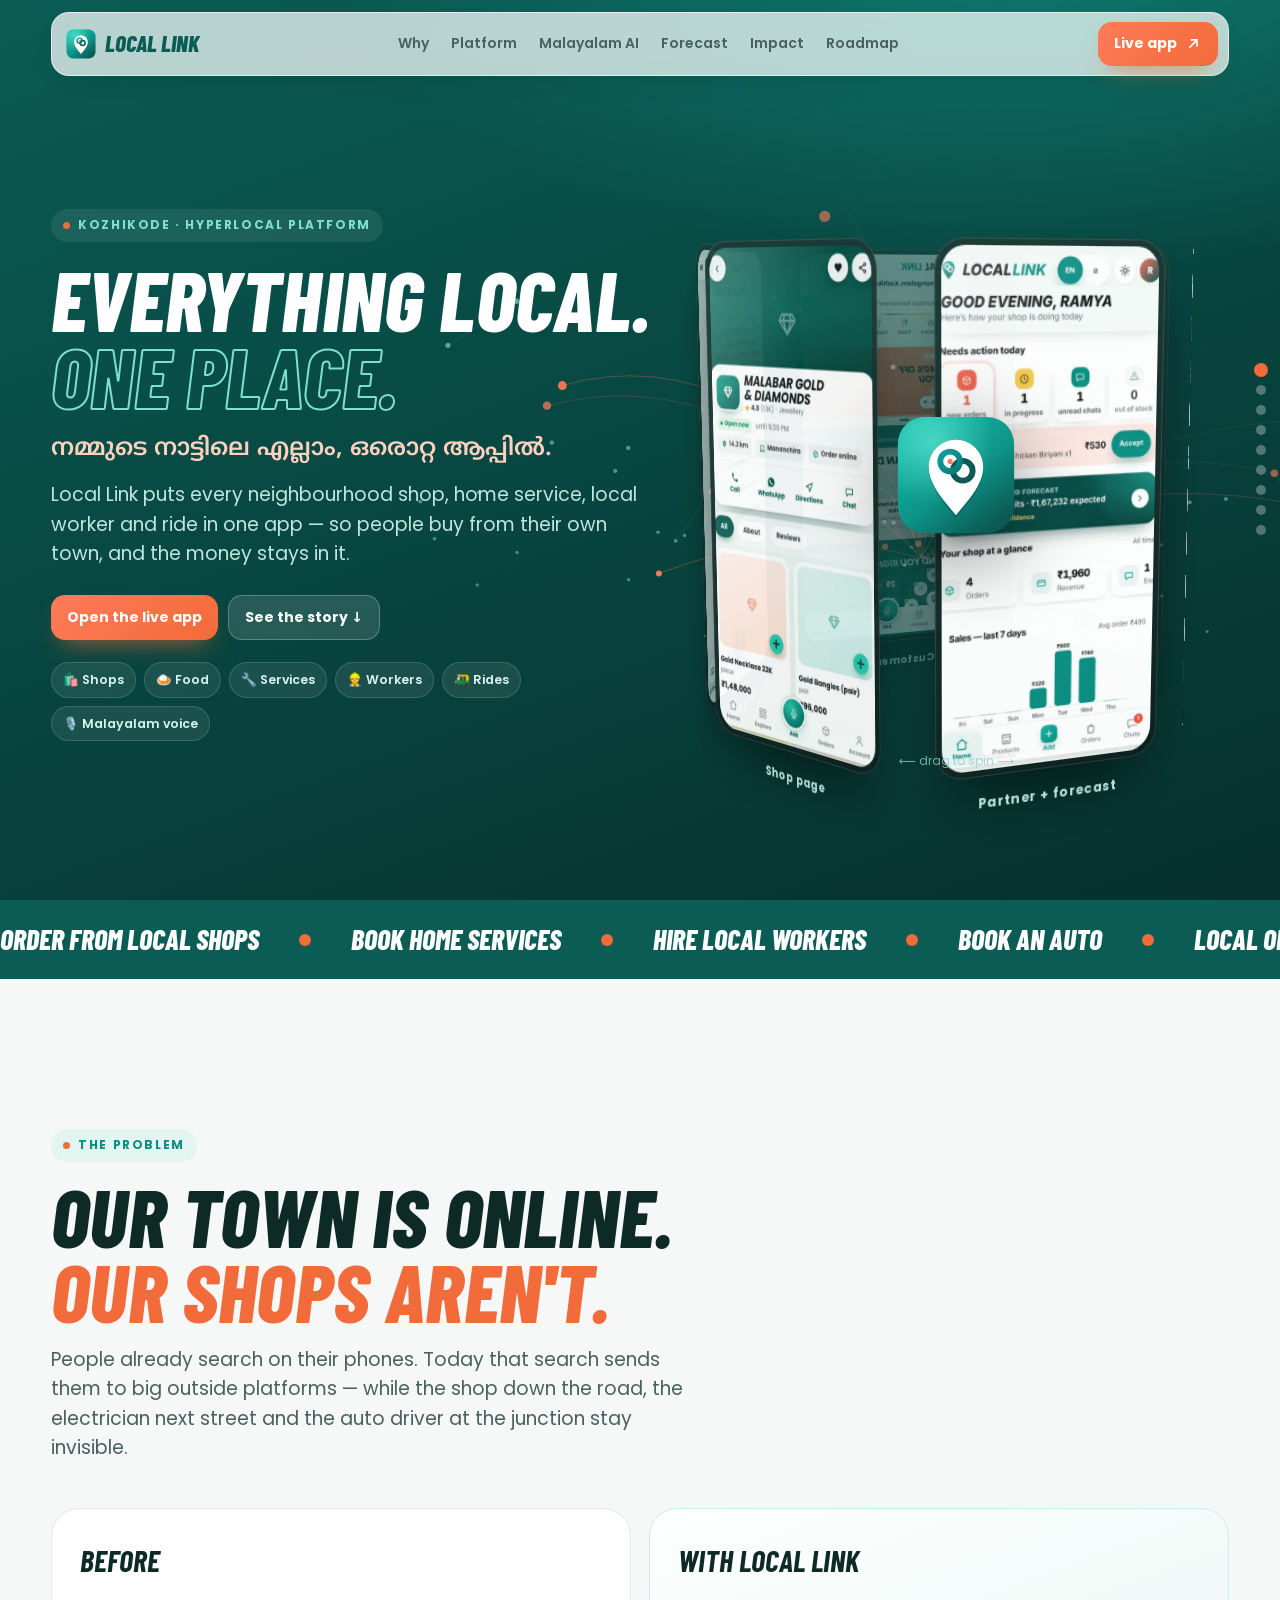
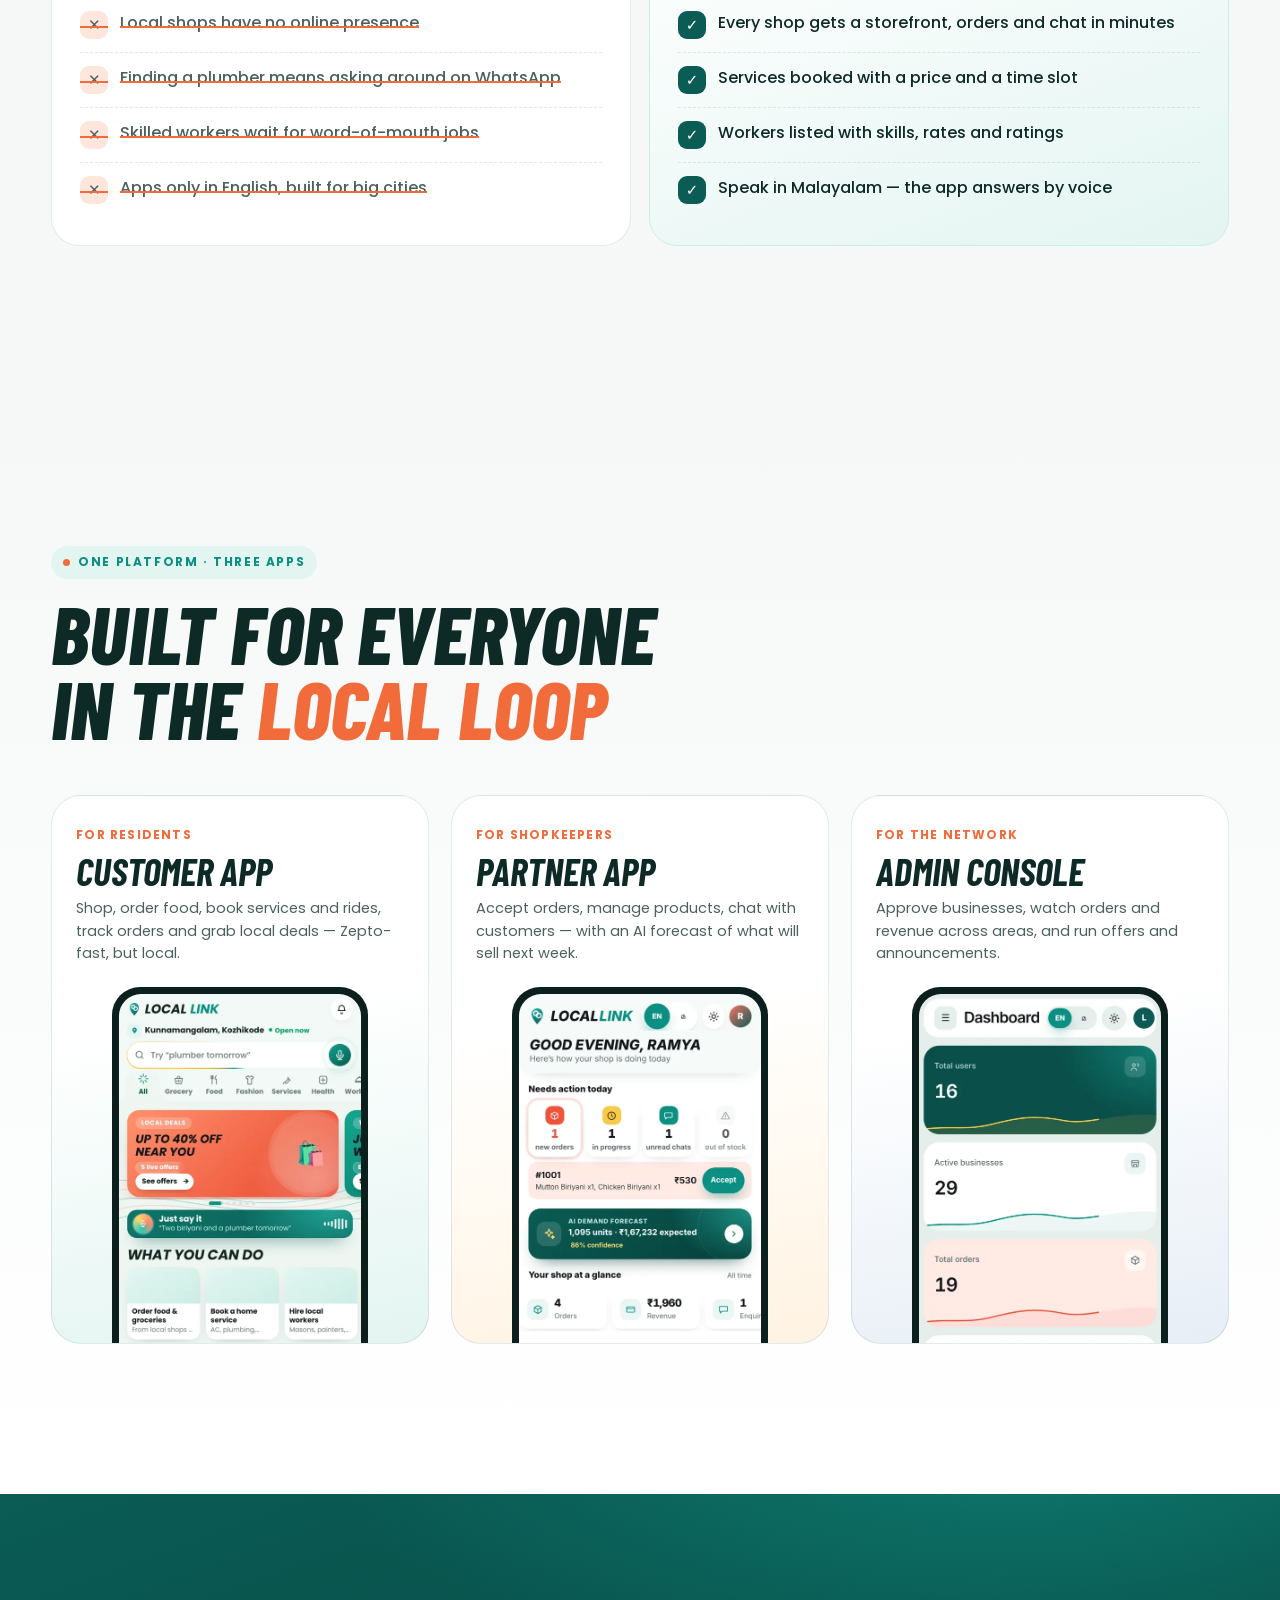
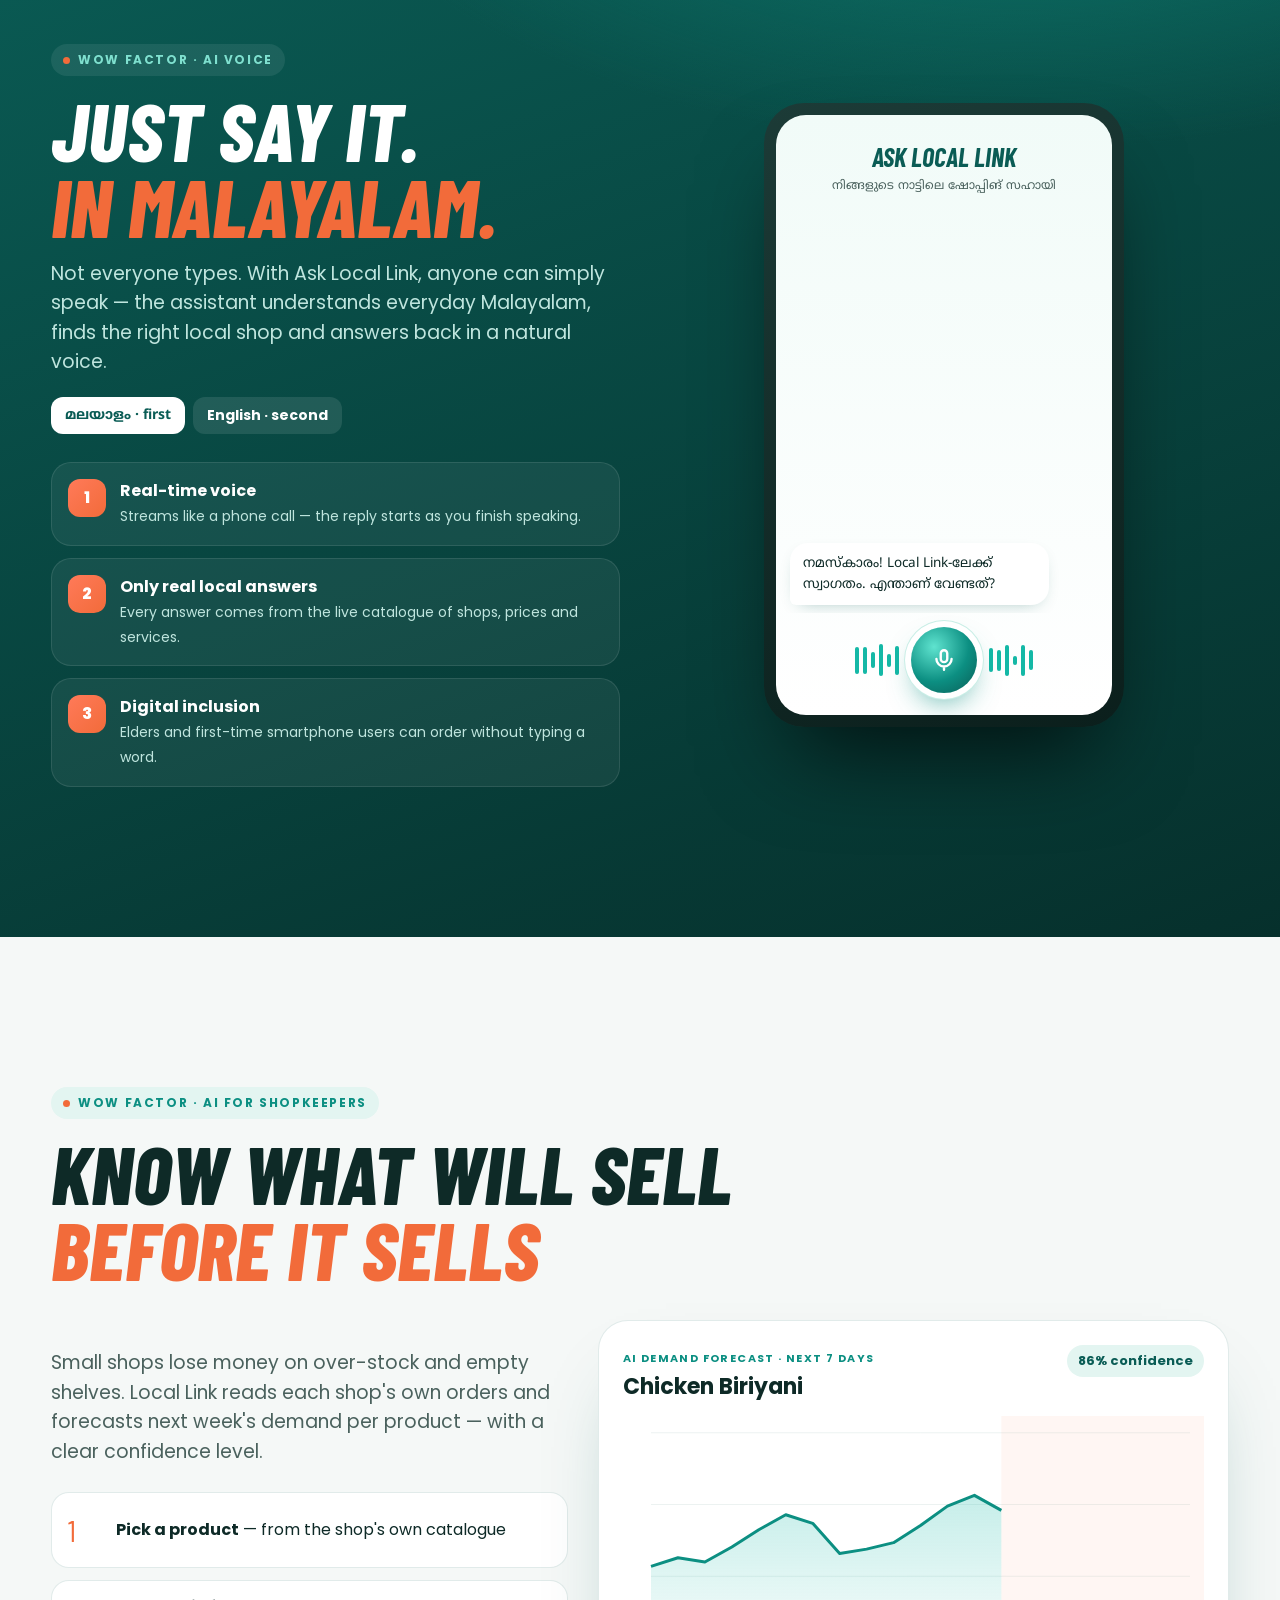
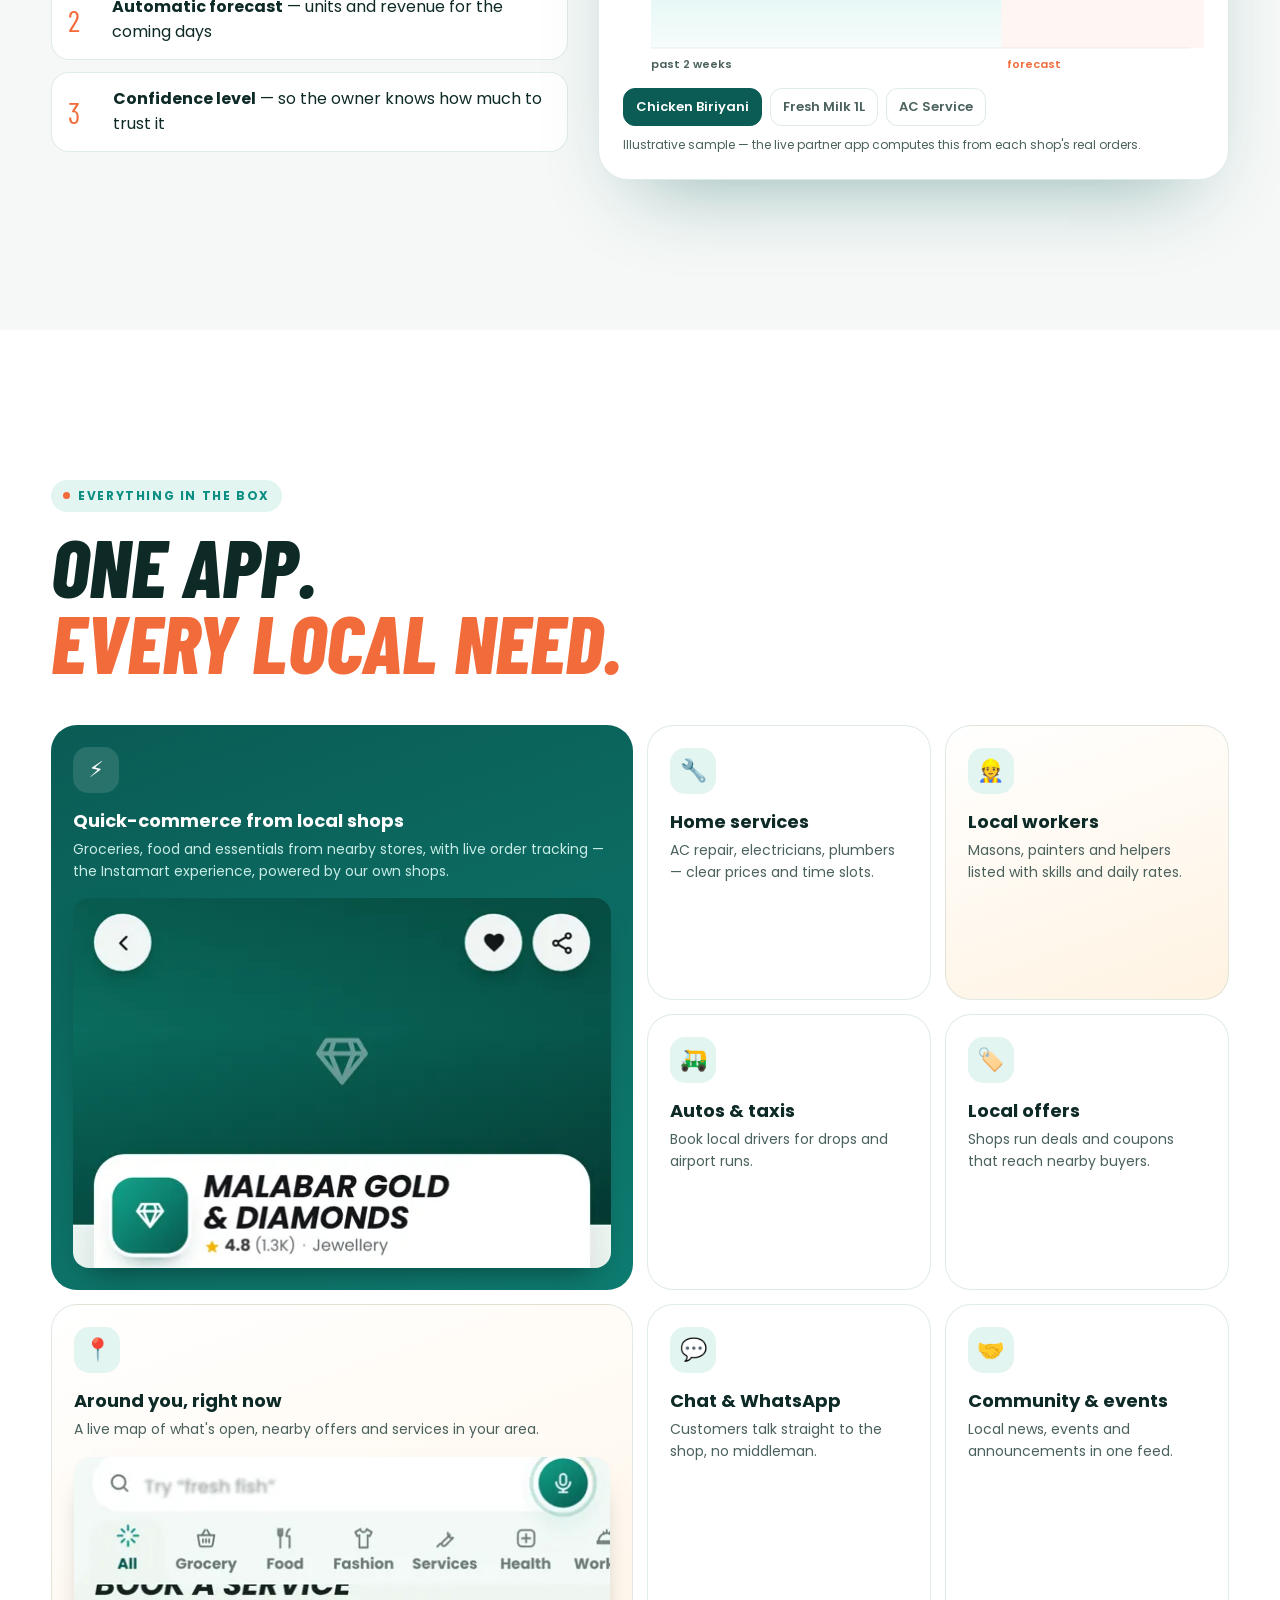
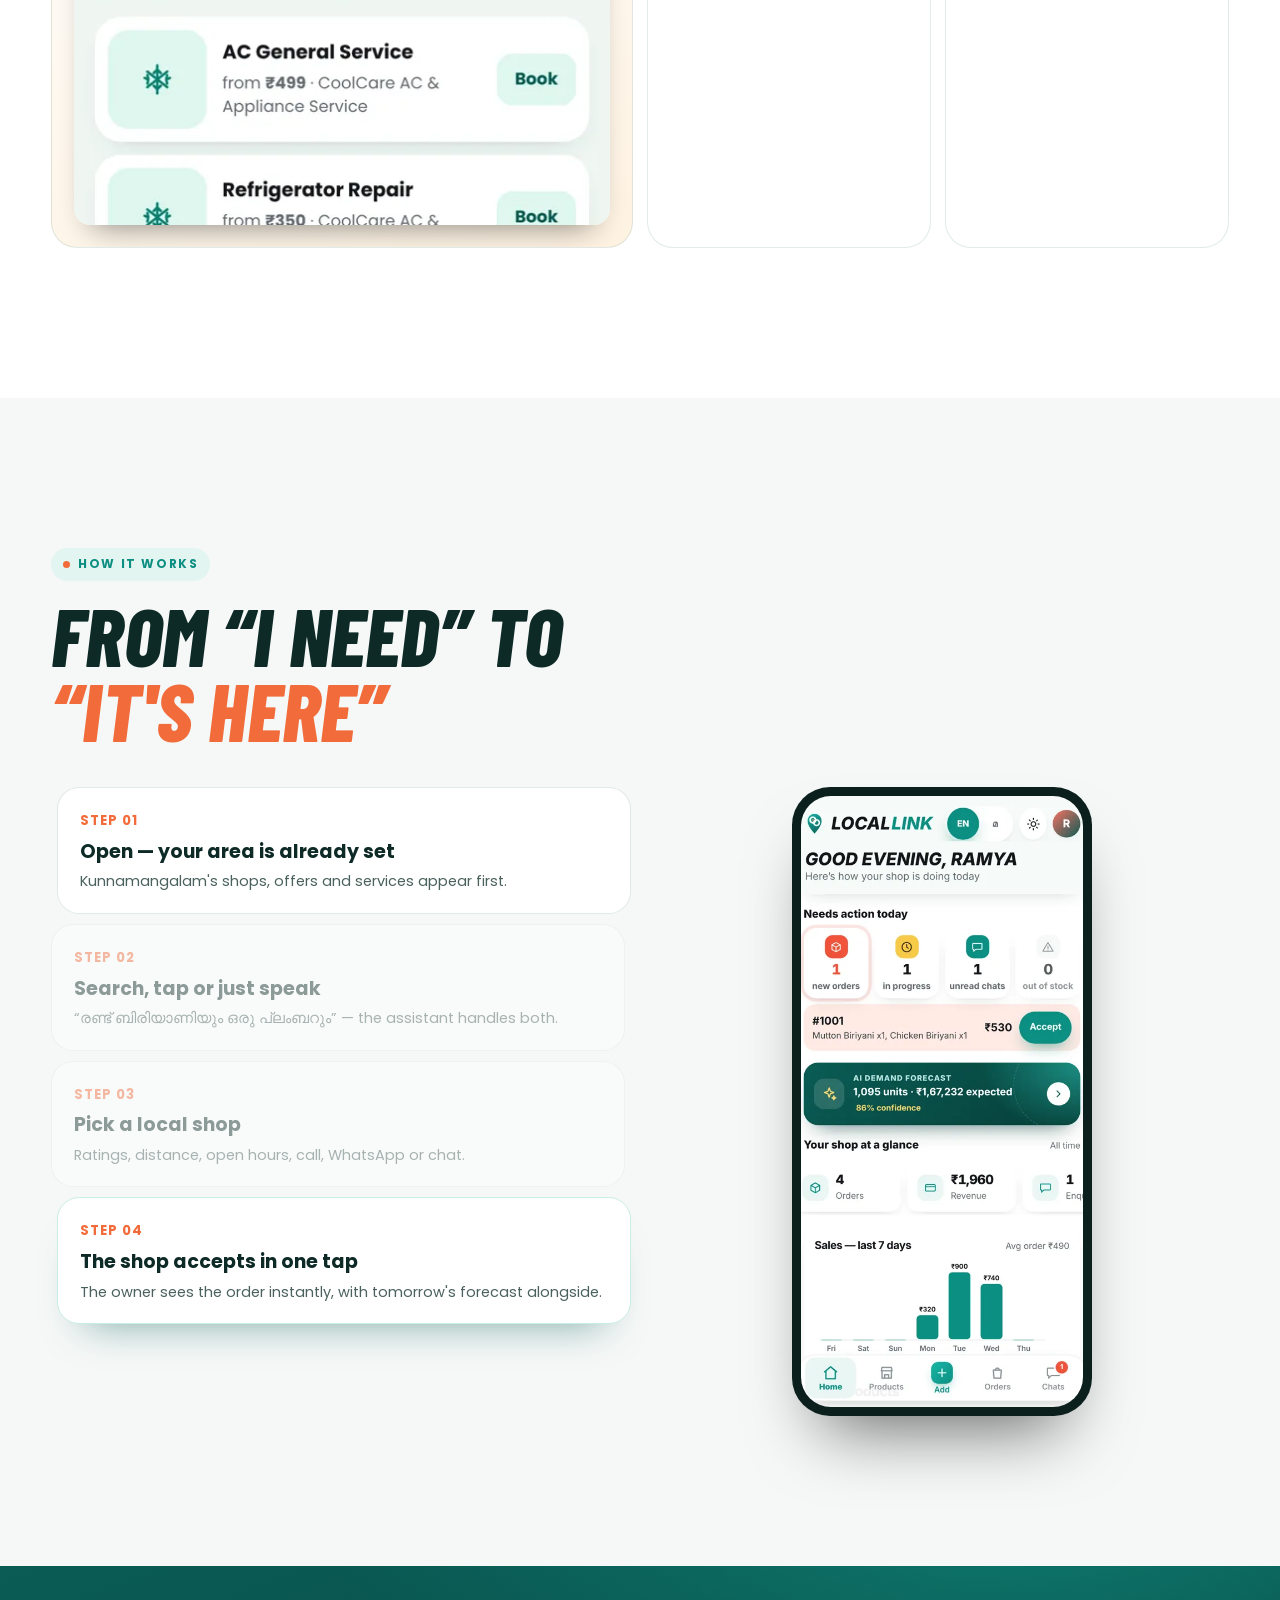
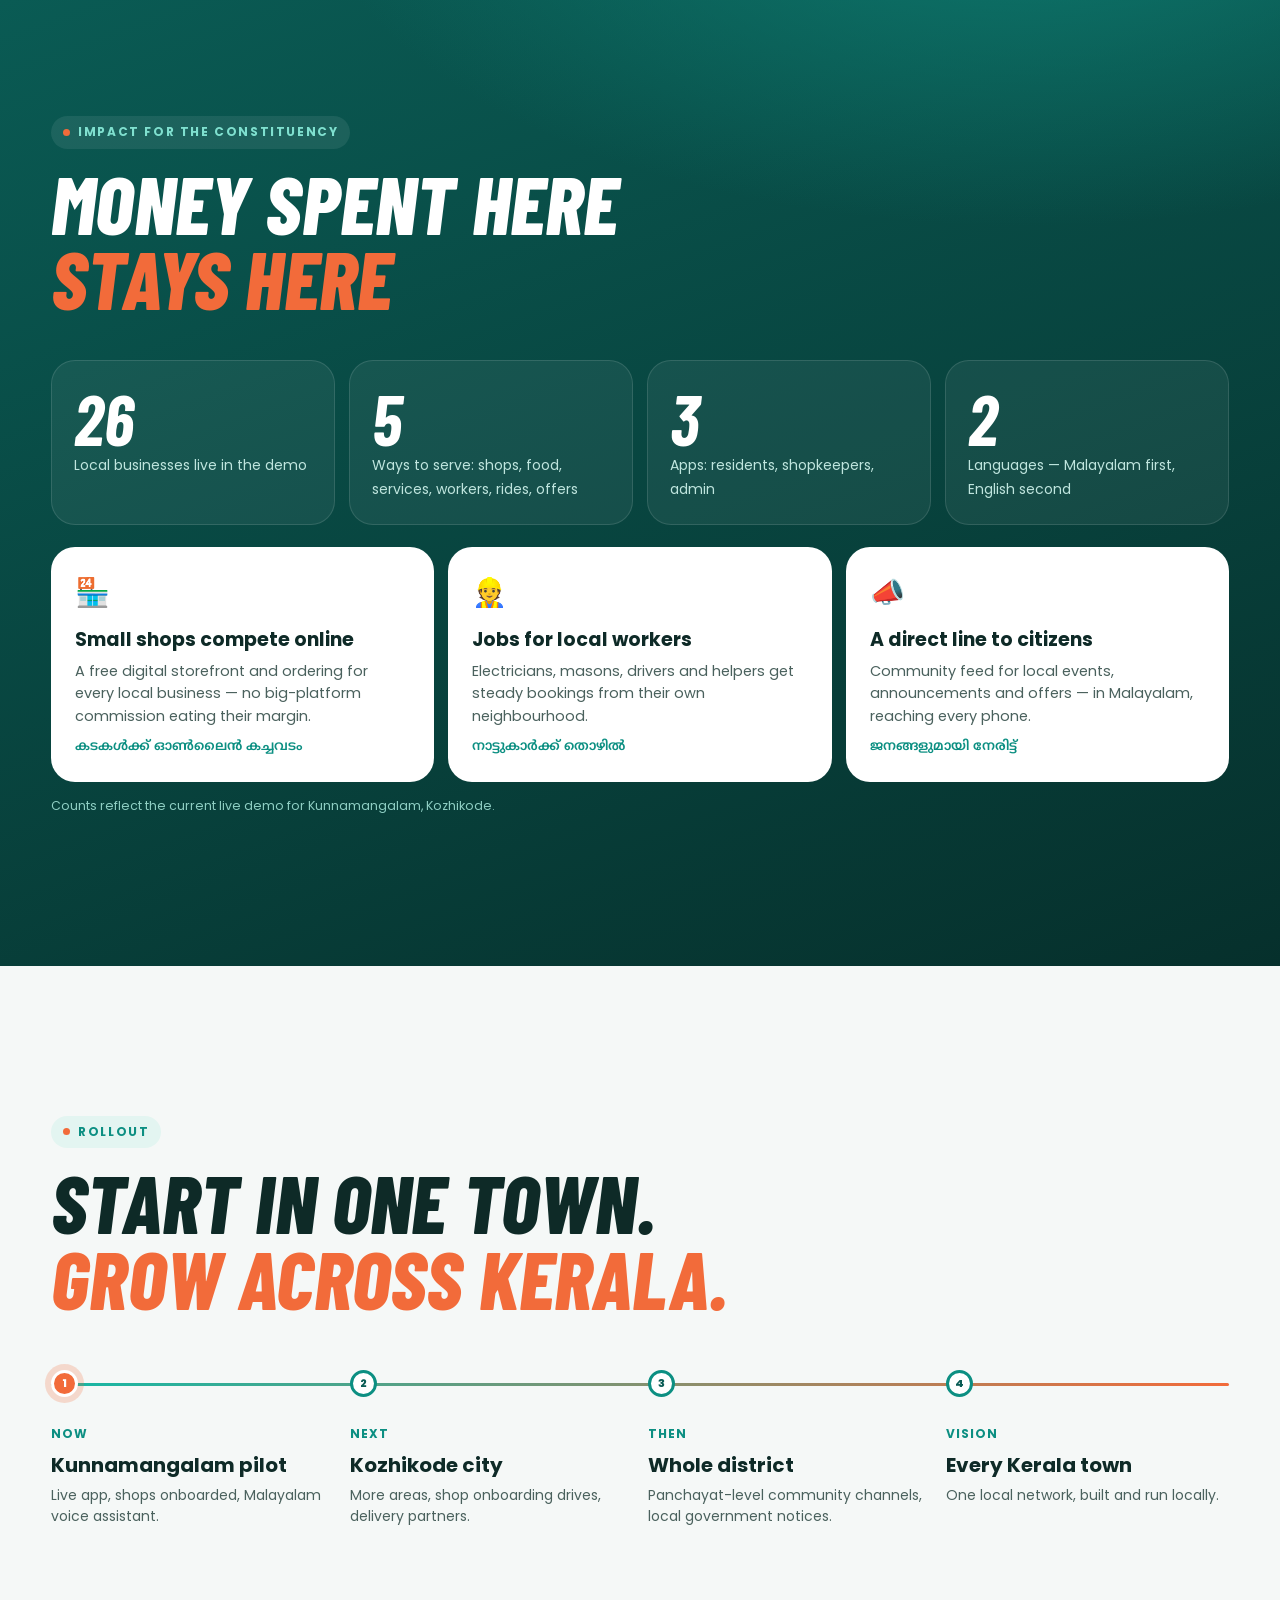
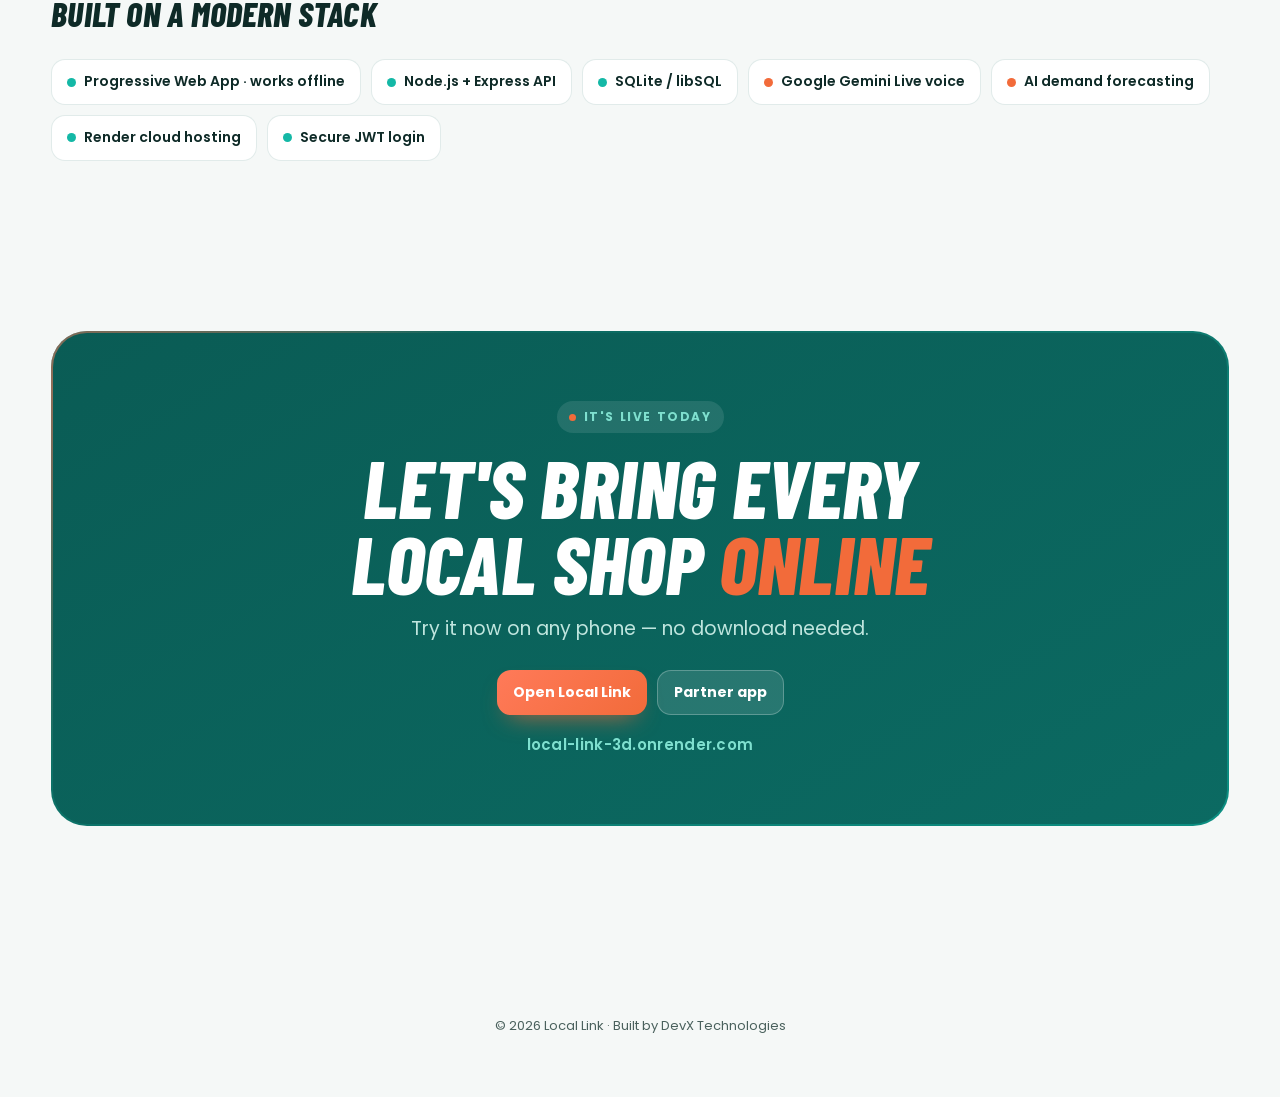
==== commit 50b728bf: "pitch: viewport tweak Co-Authored-By: Claude Opus 5.5 <noreply@anthropic.com> Claude-Session: https:" ====
--- a/public/pitch/index.html
+++ b/public/pitch/index.html
@@ -2,7 +2,7 @@
 <html lang="en">
 <head>
 <meta charset="utf-8" />
-<meta name="viewport" content="width=device-width, initial-scale=1, viewport-fit=cover" />
+<meta name="viewport" content="width=device-width, initial-scale=1" />
 <title>Local Link — Everything Local. One Place.</title>
 <meta name="description" content="Local Link: the hyperlocal marketplace for Kozhikode — local shops, services, workers and rides in one app, with a Malayalam voice assistant and AI demand forecasting for shopkeepers." />
 <meta name="theme-color" content="#0A5C55" />
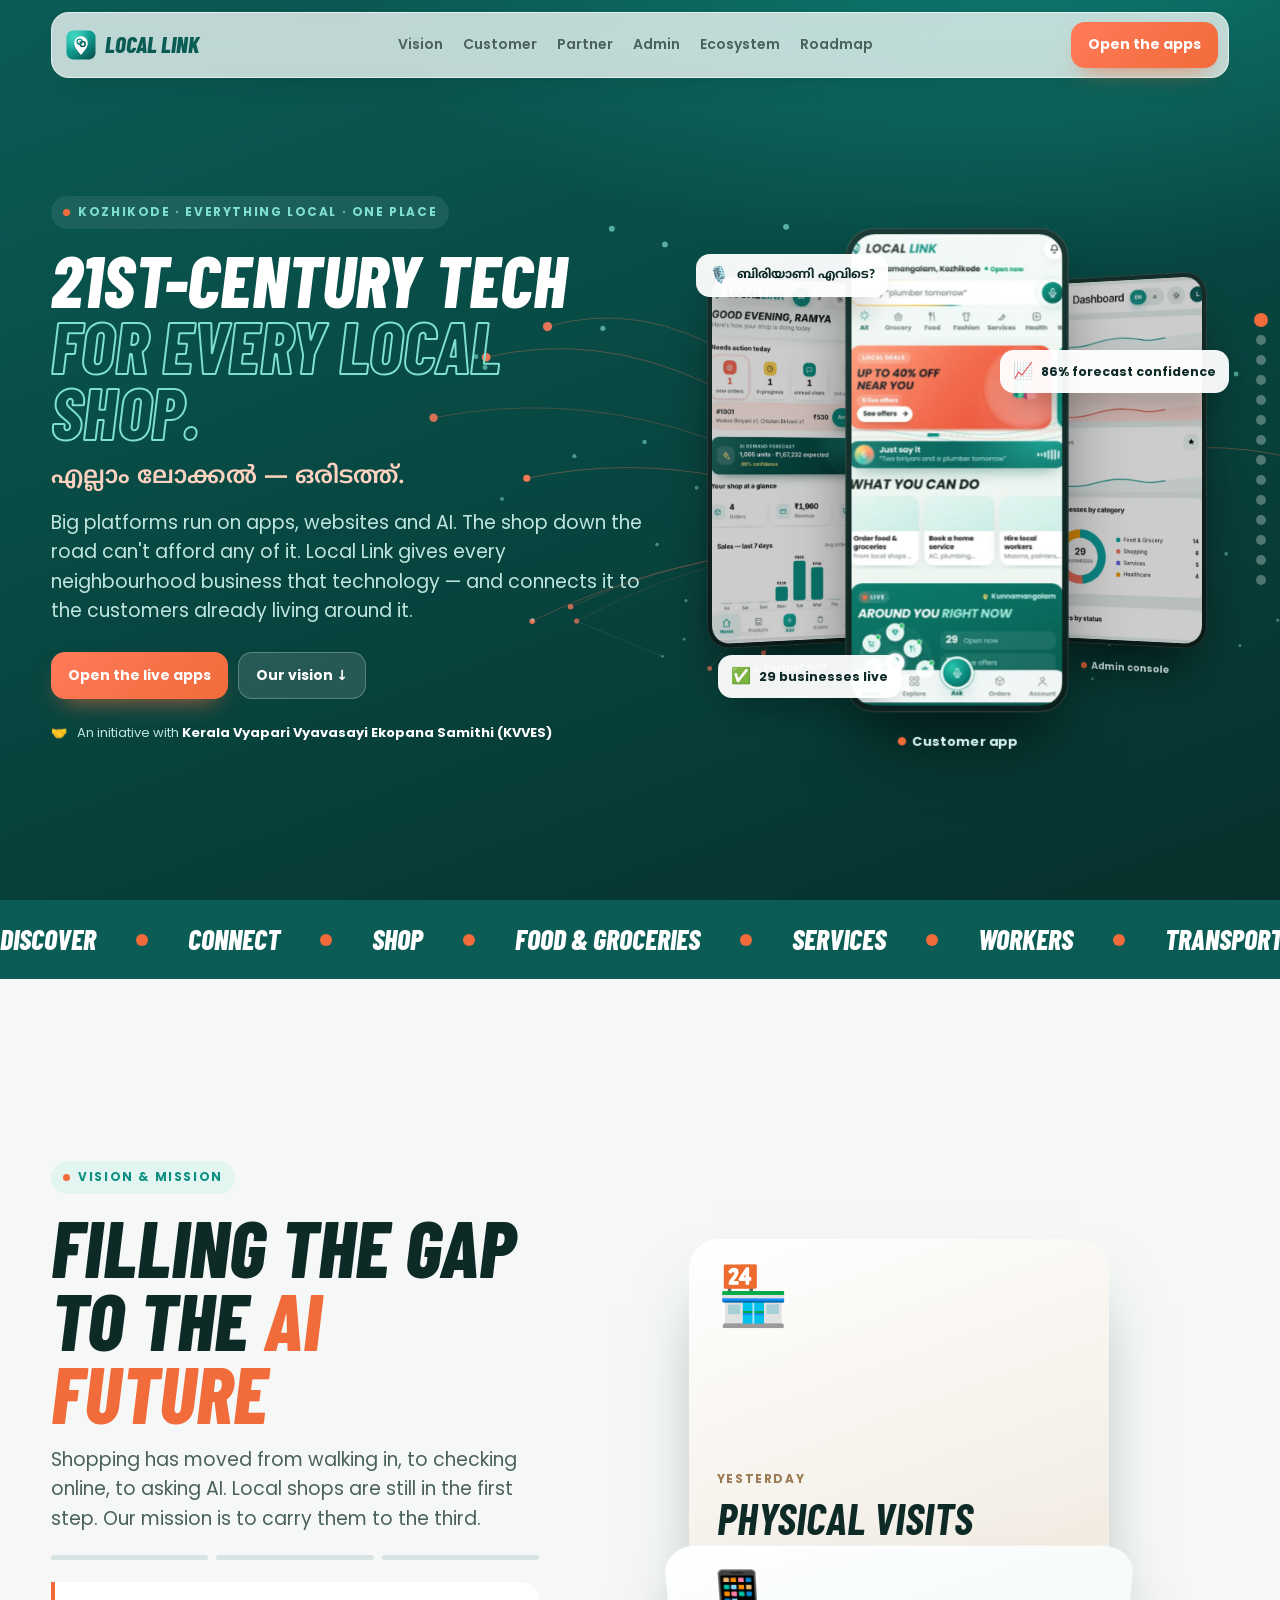
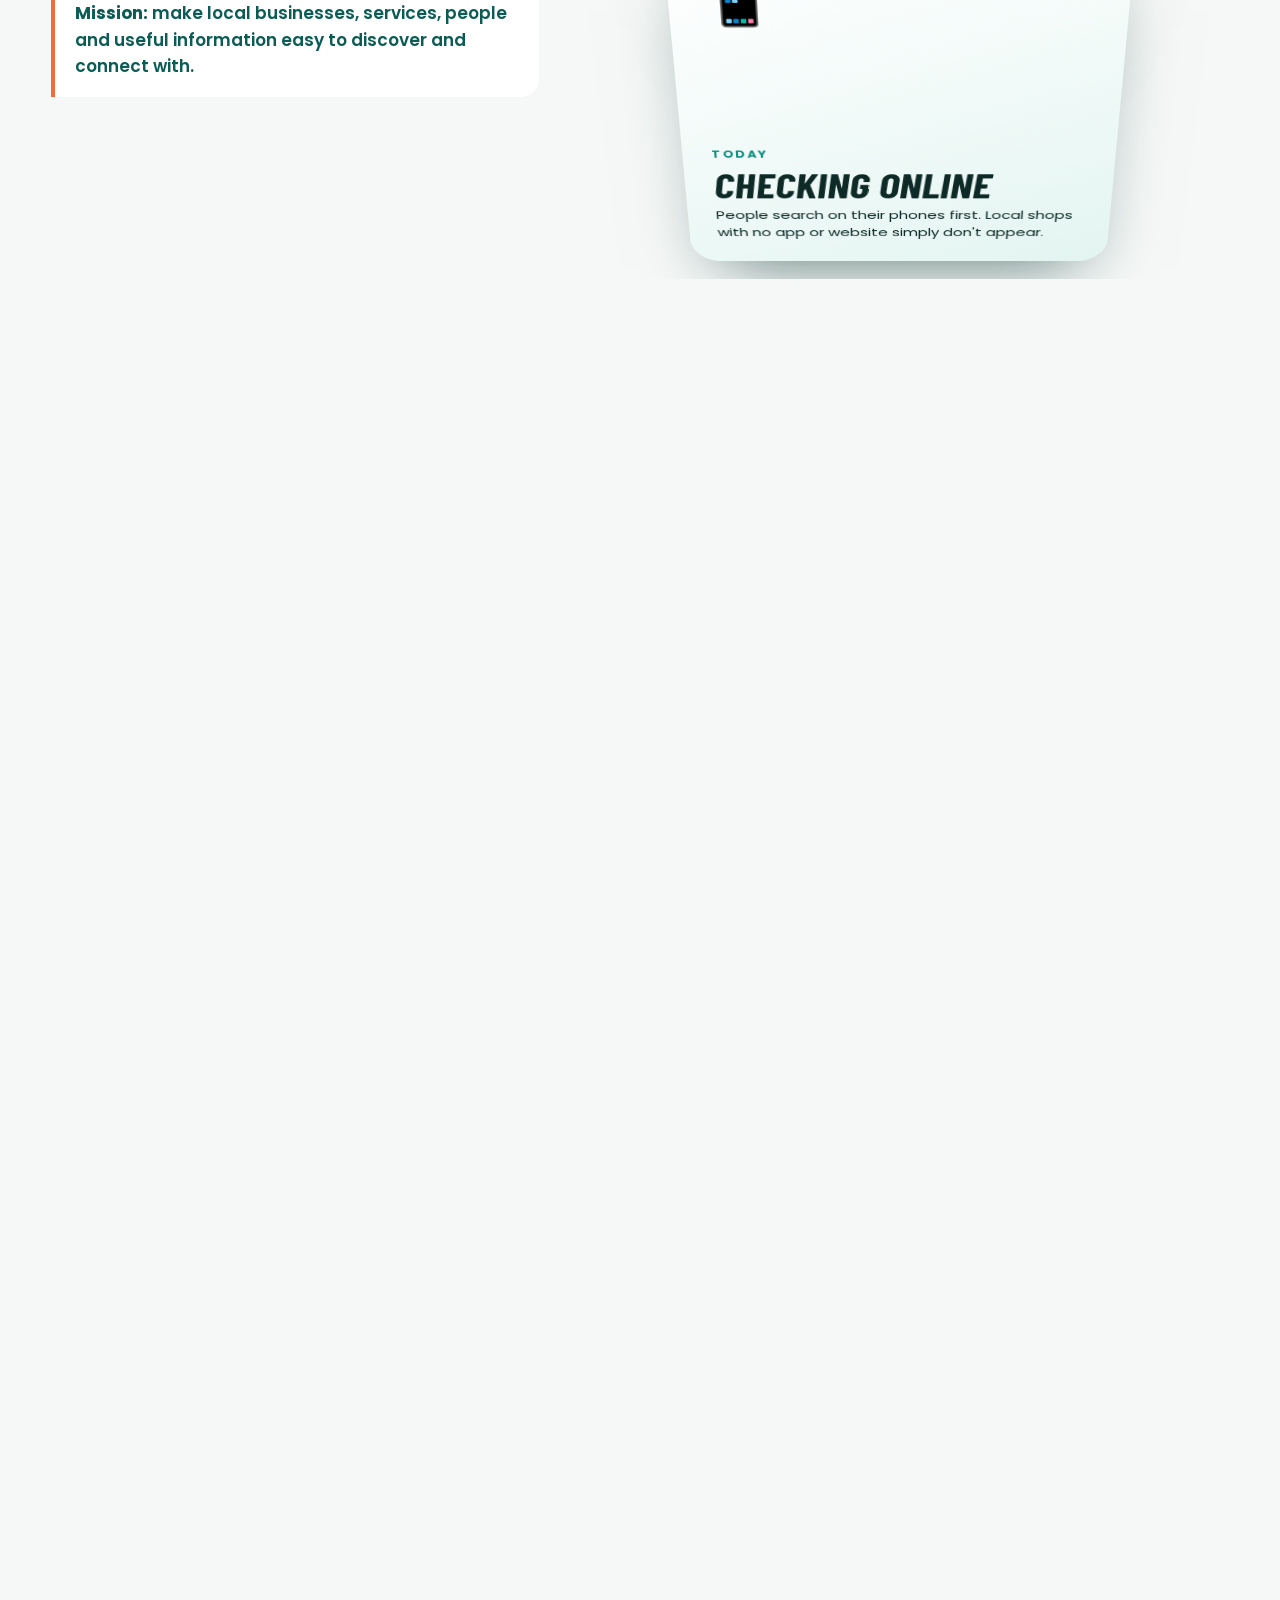
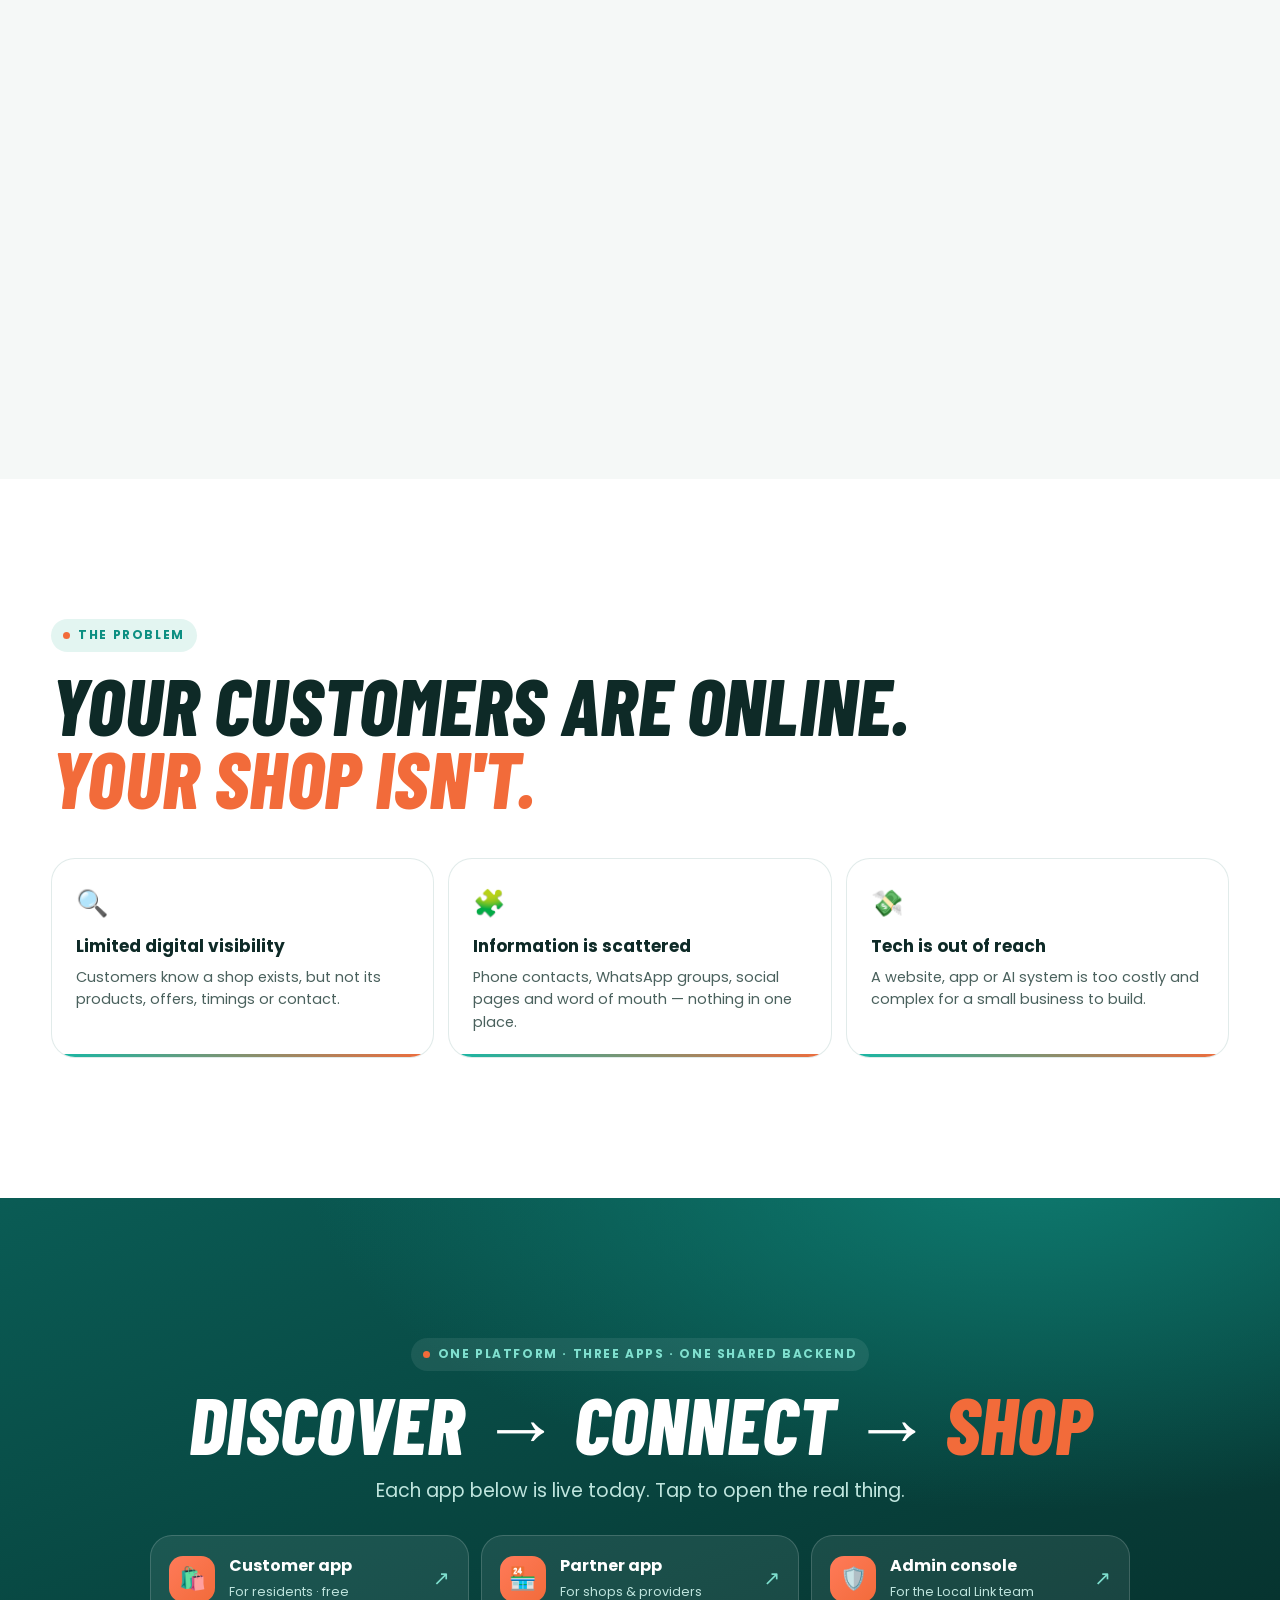
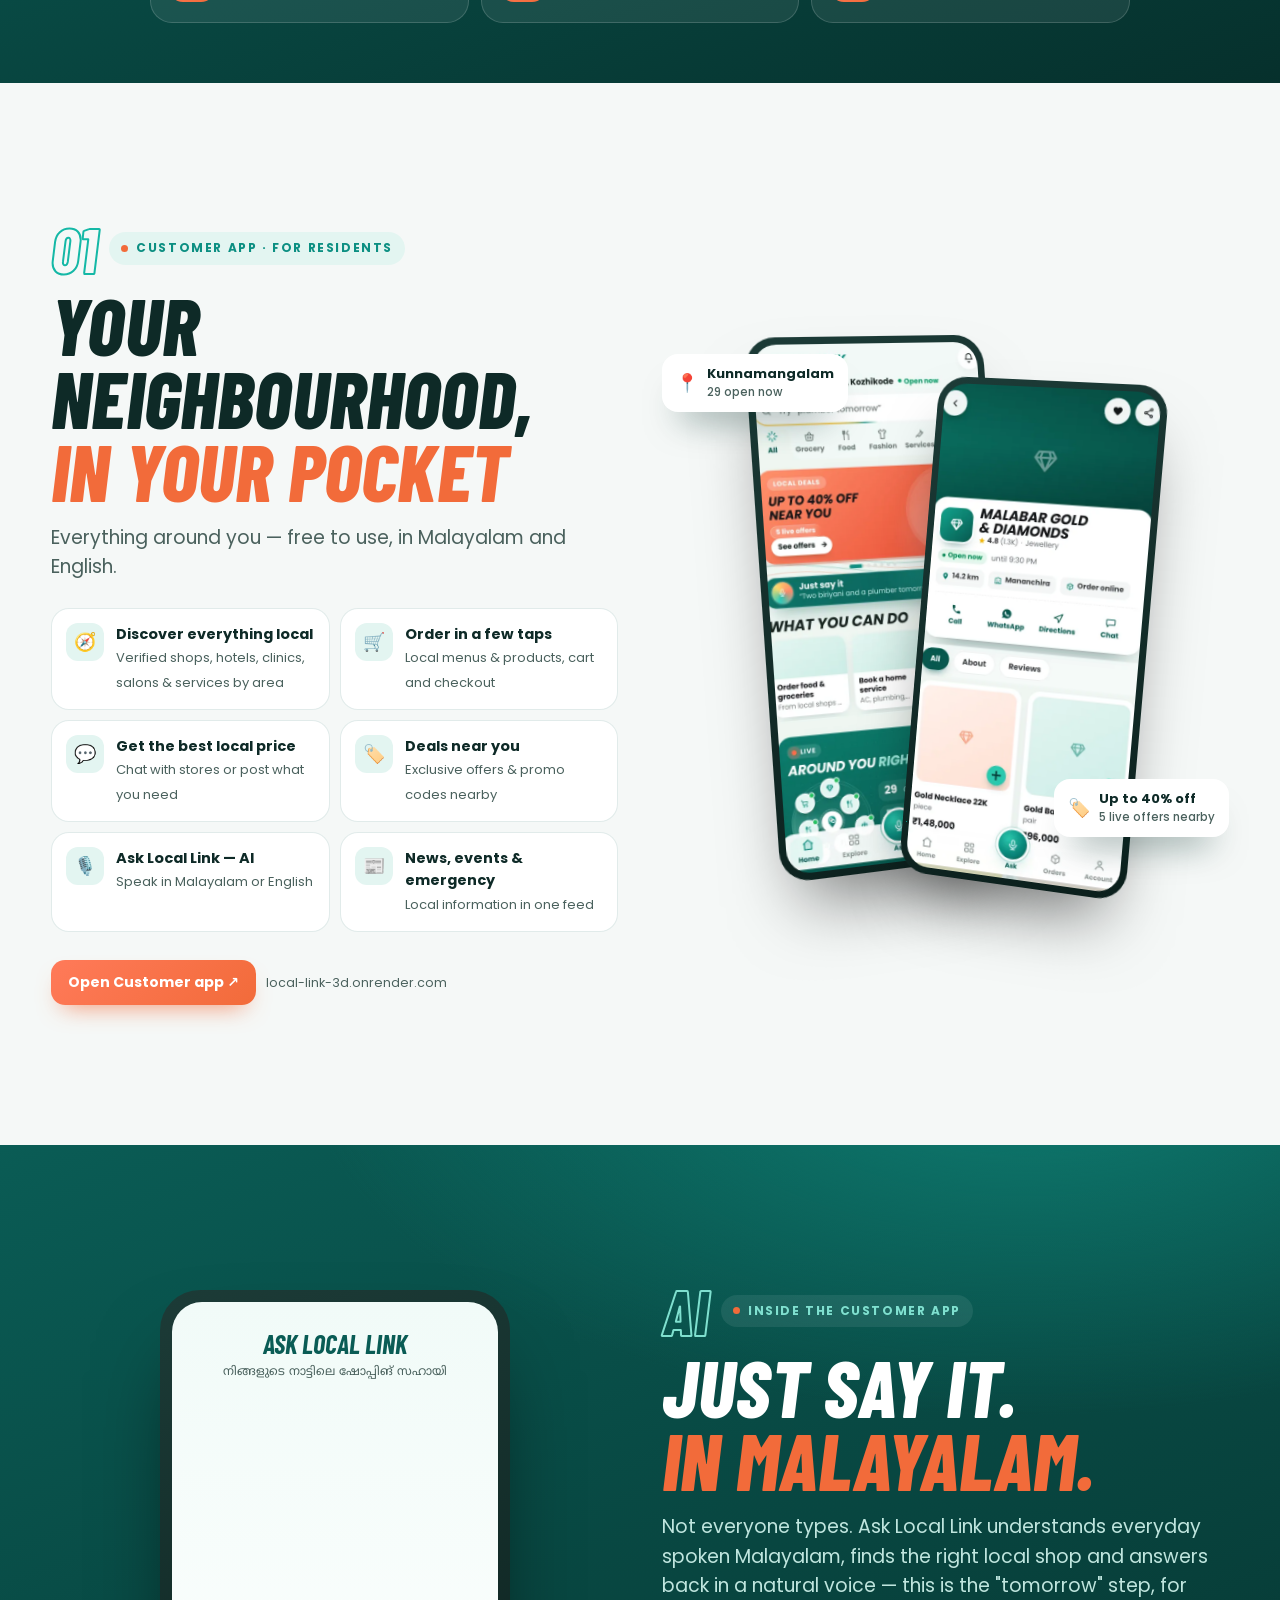
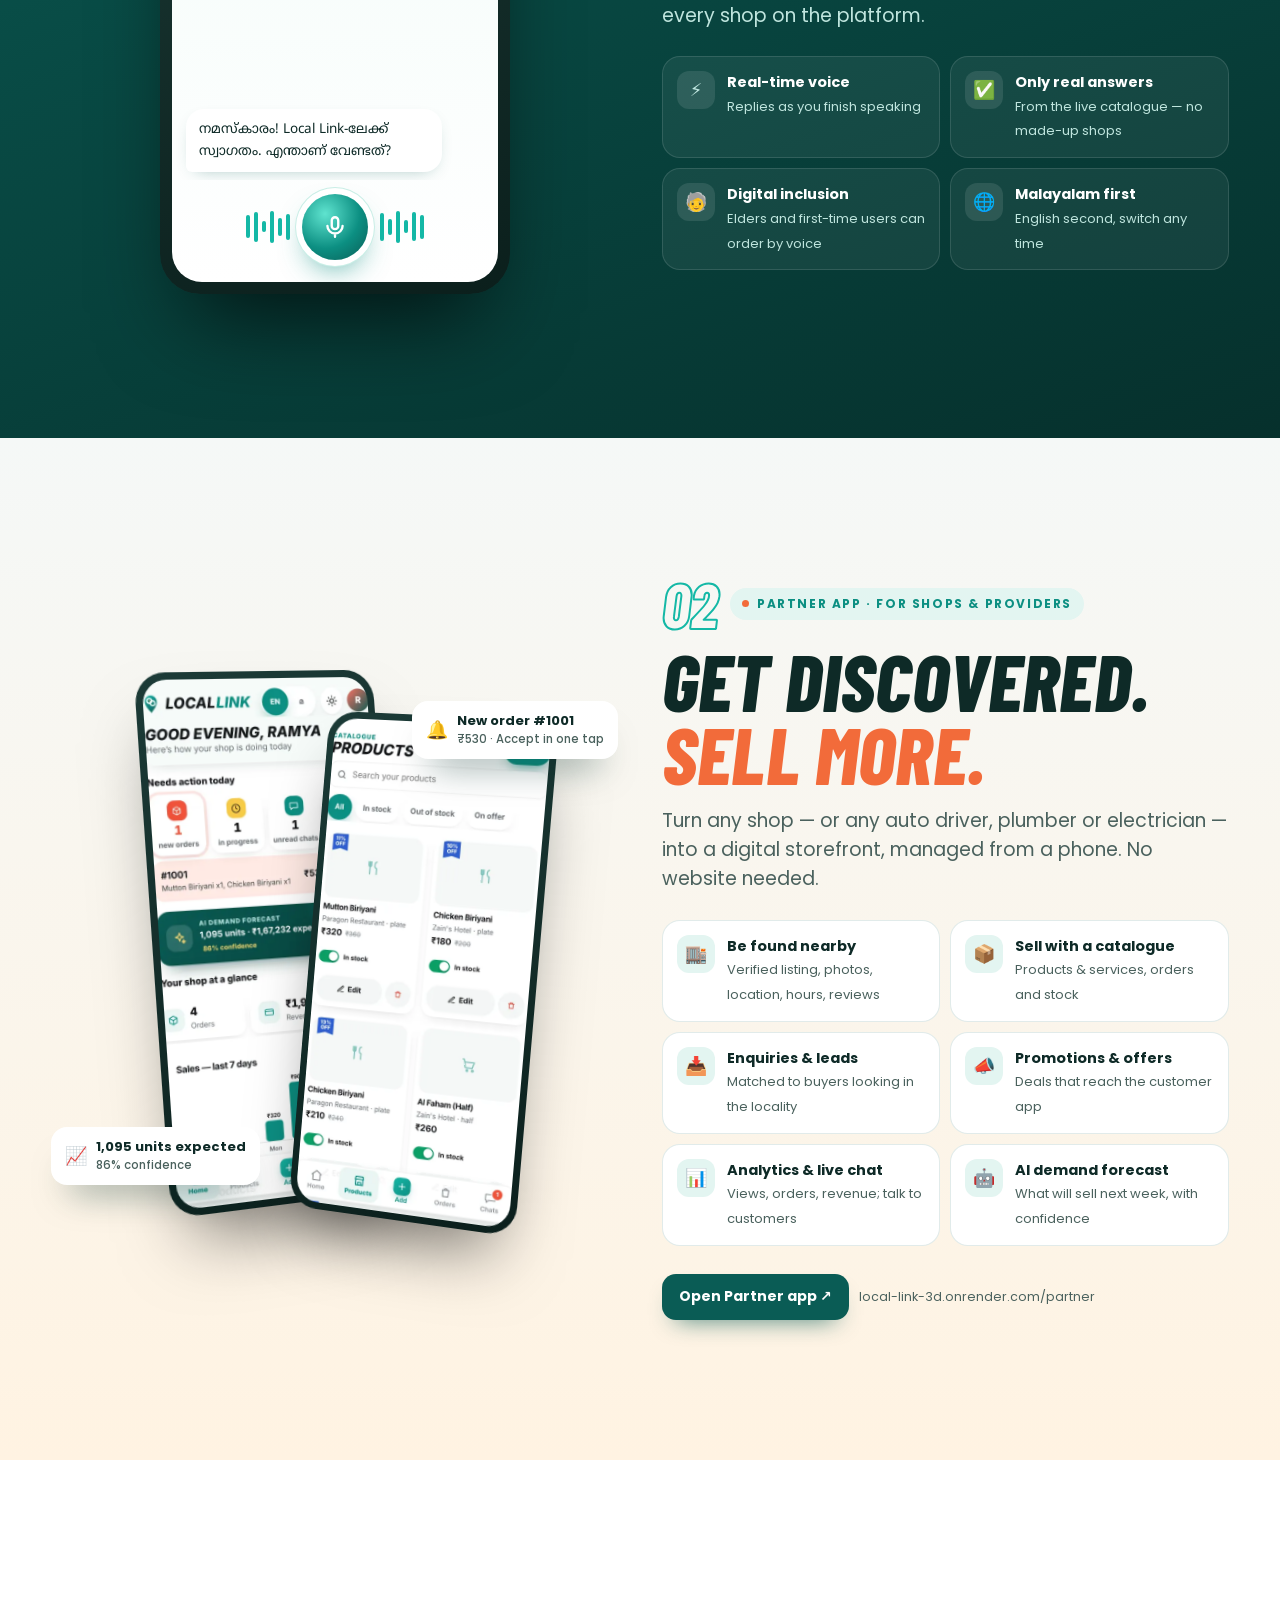
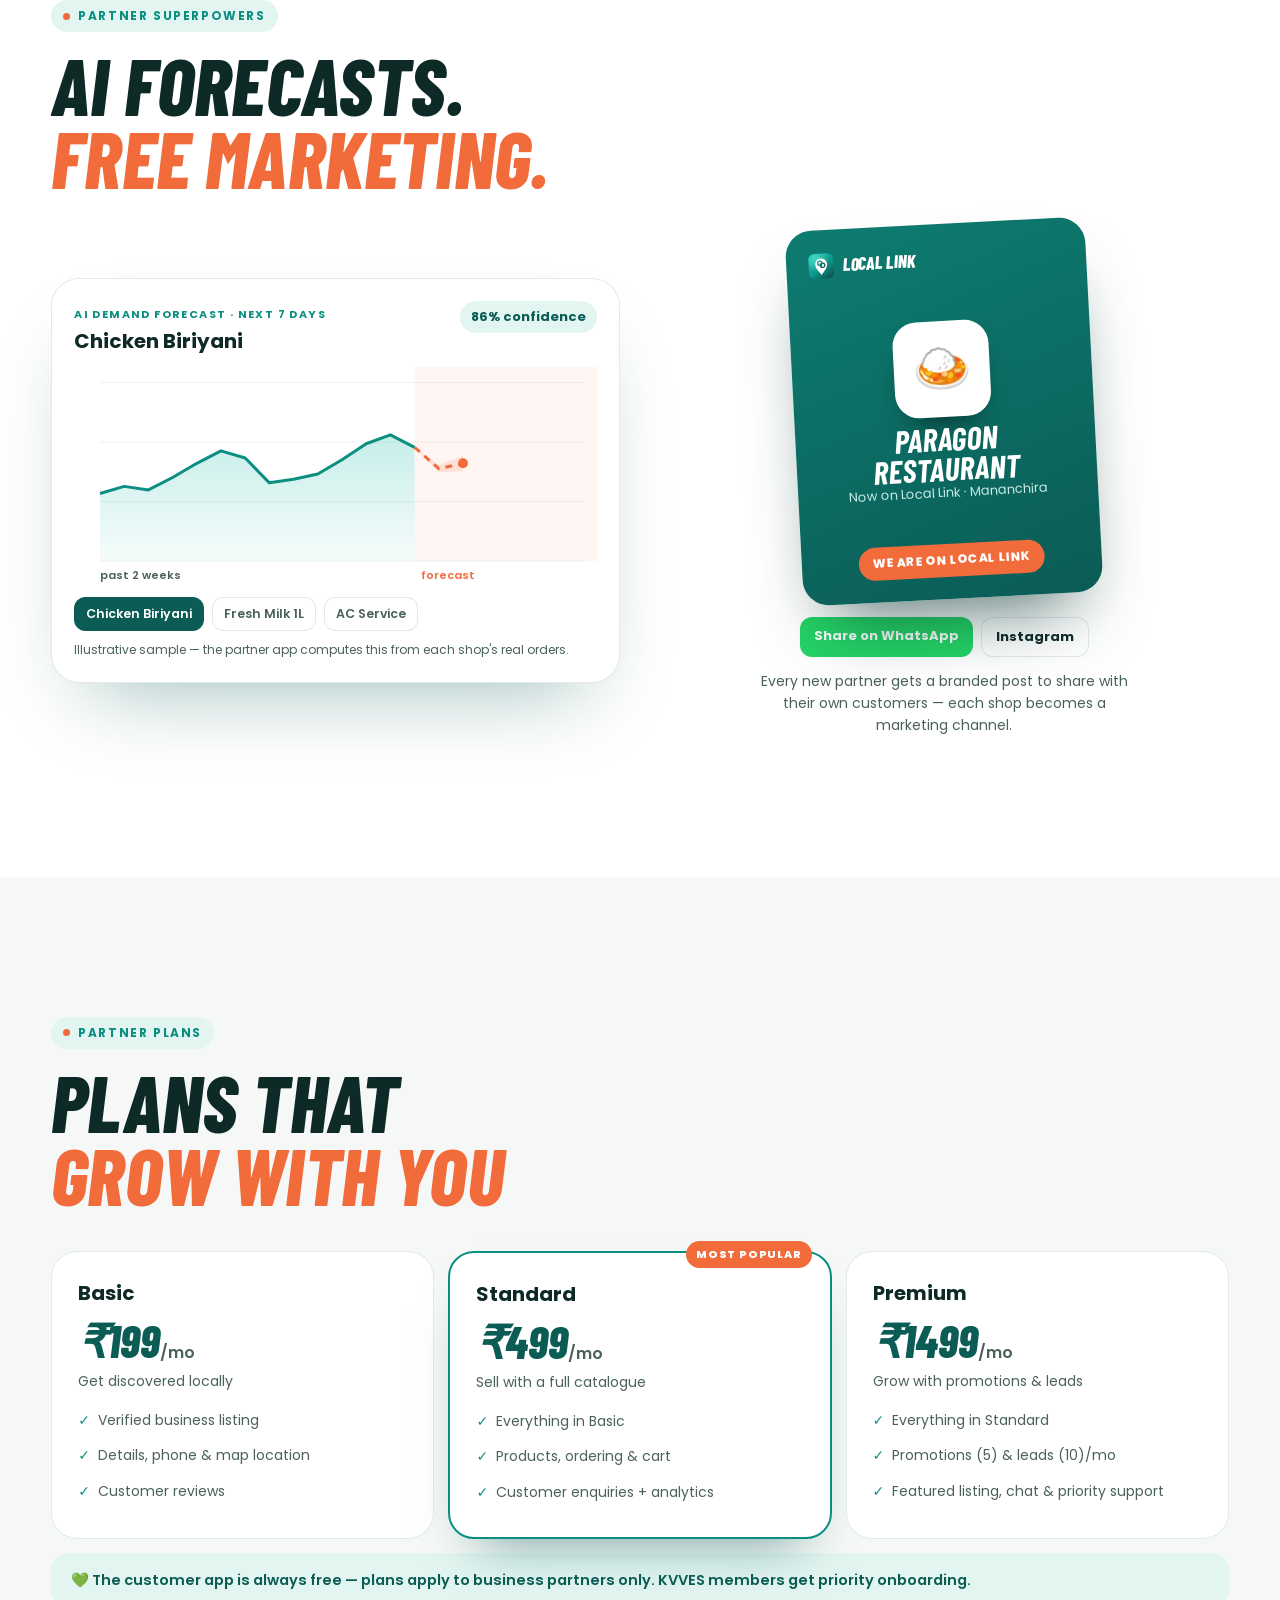
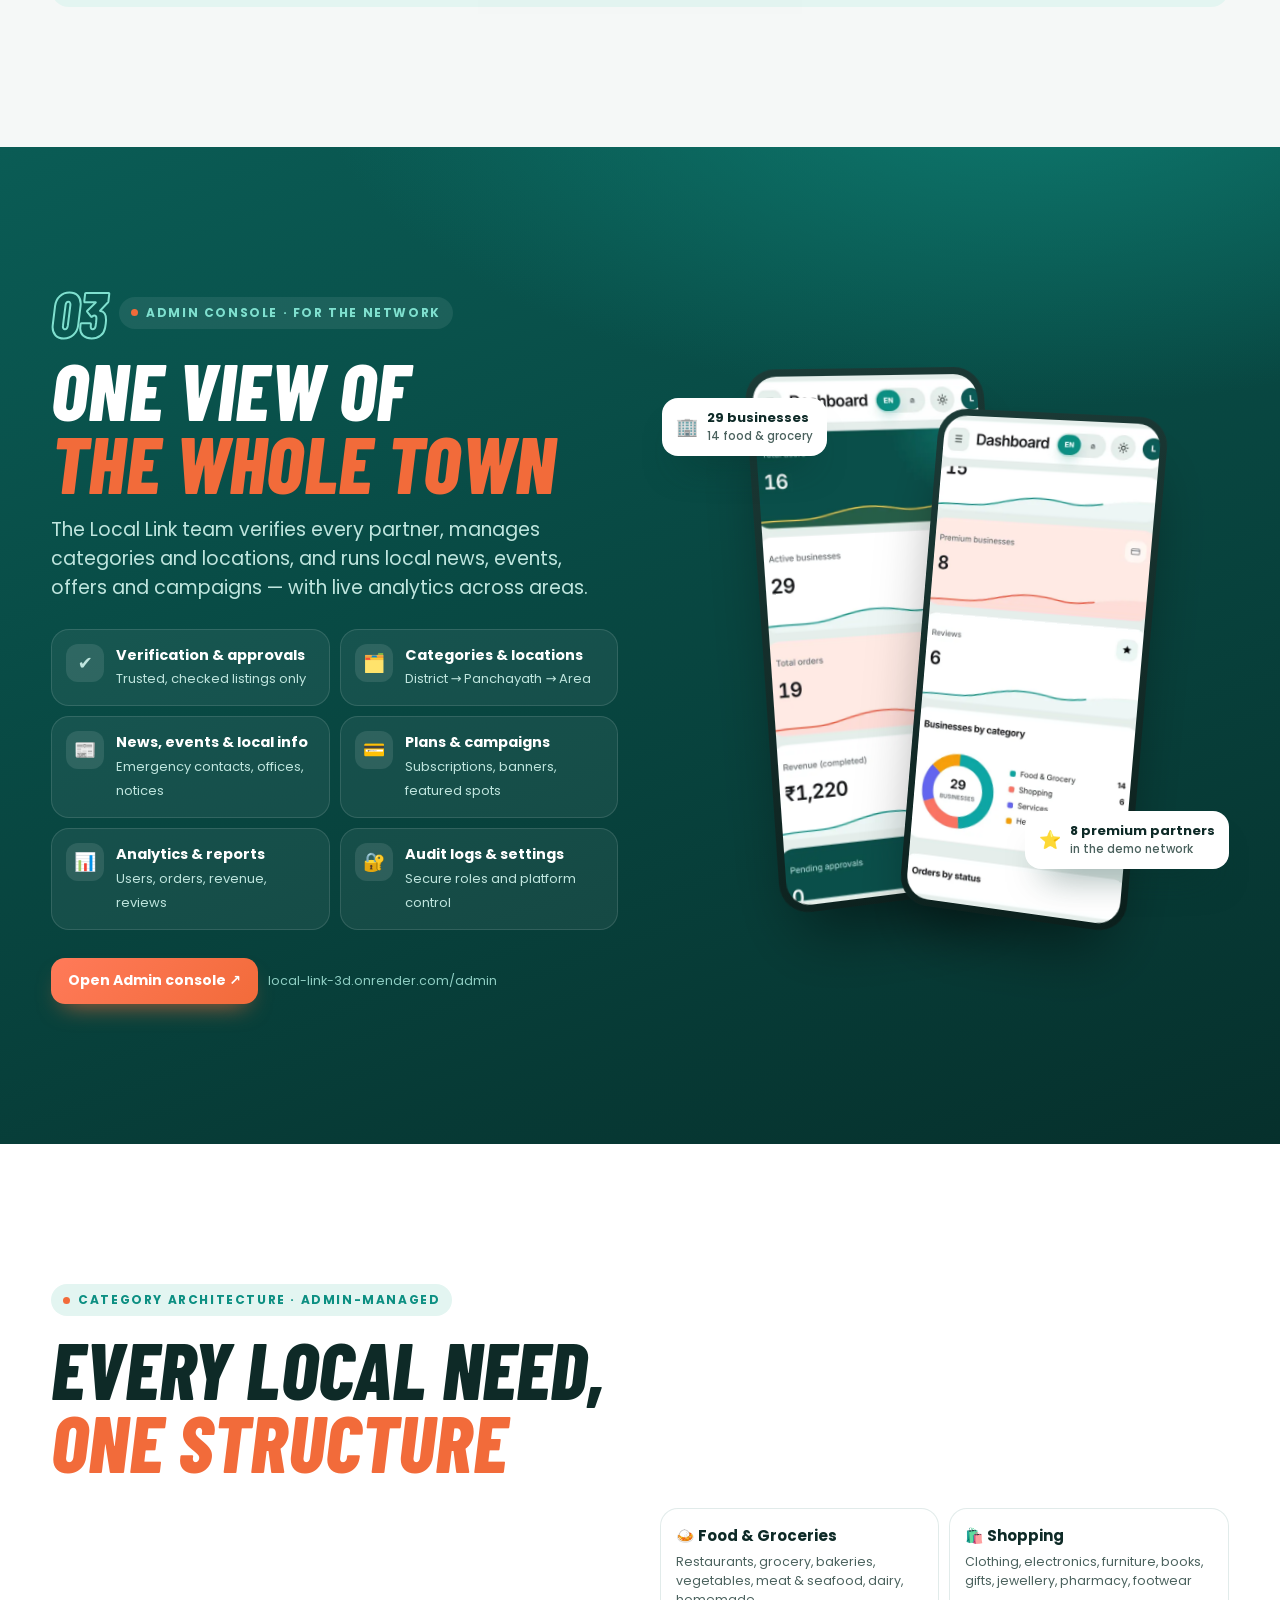
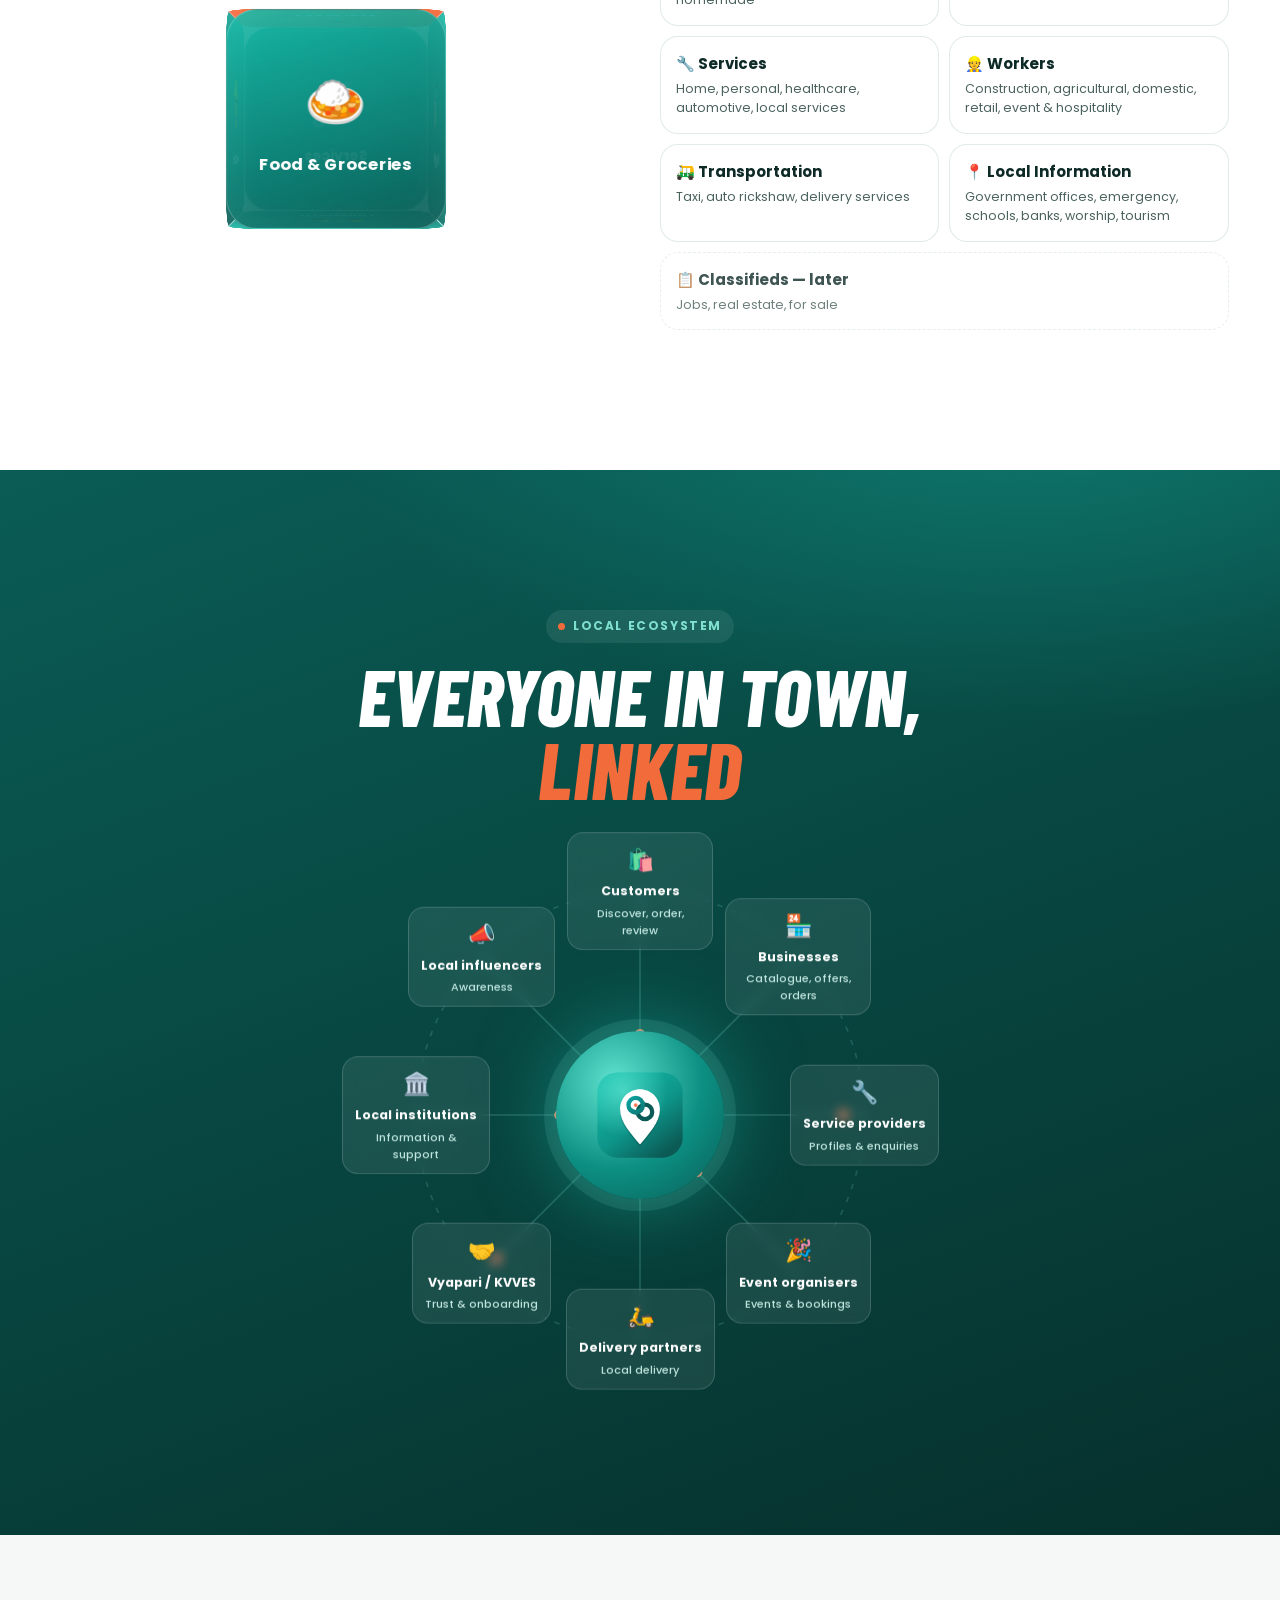
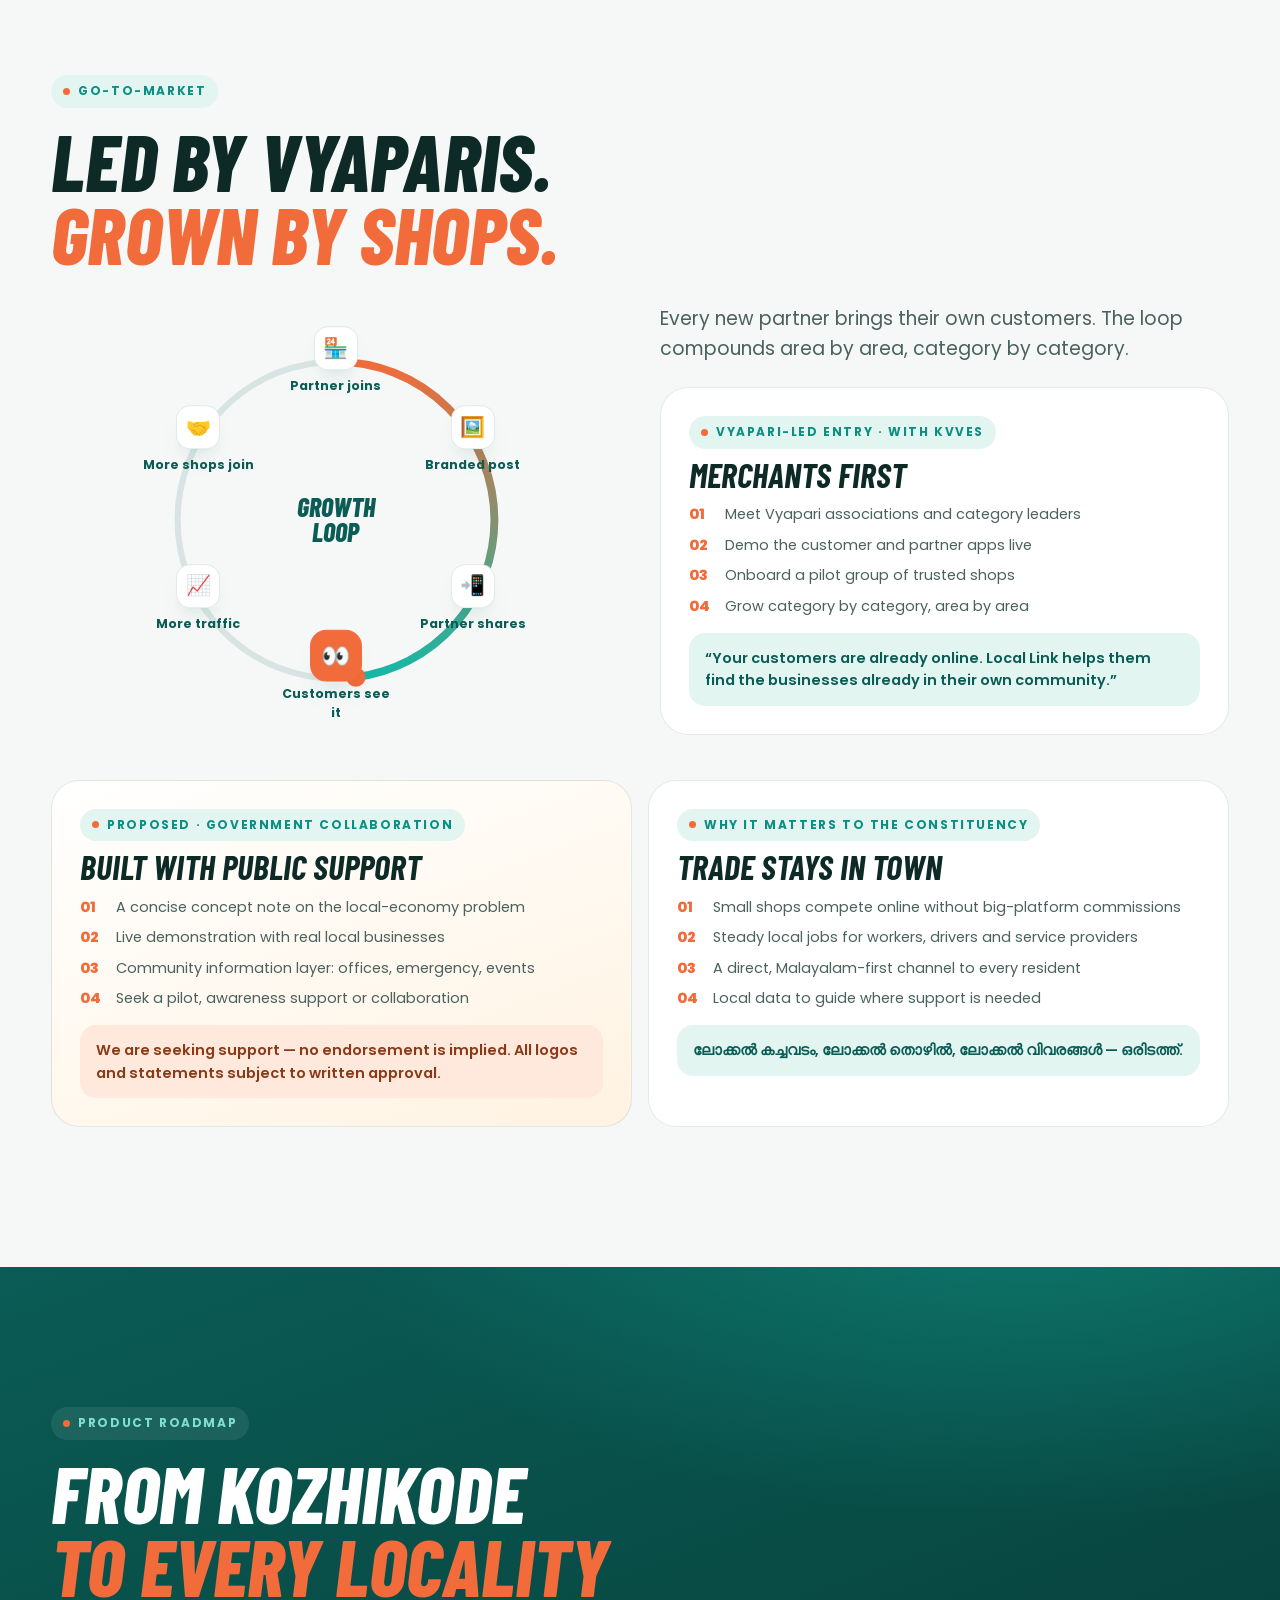
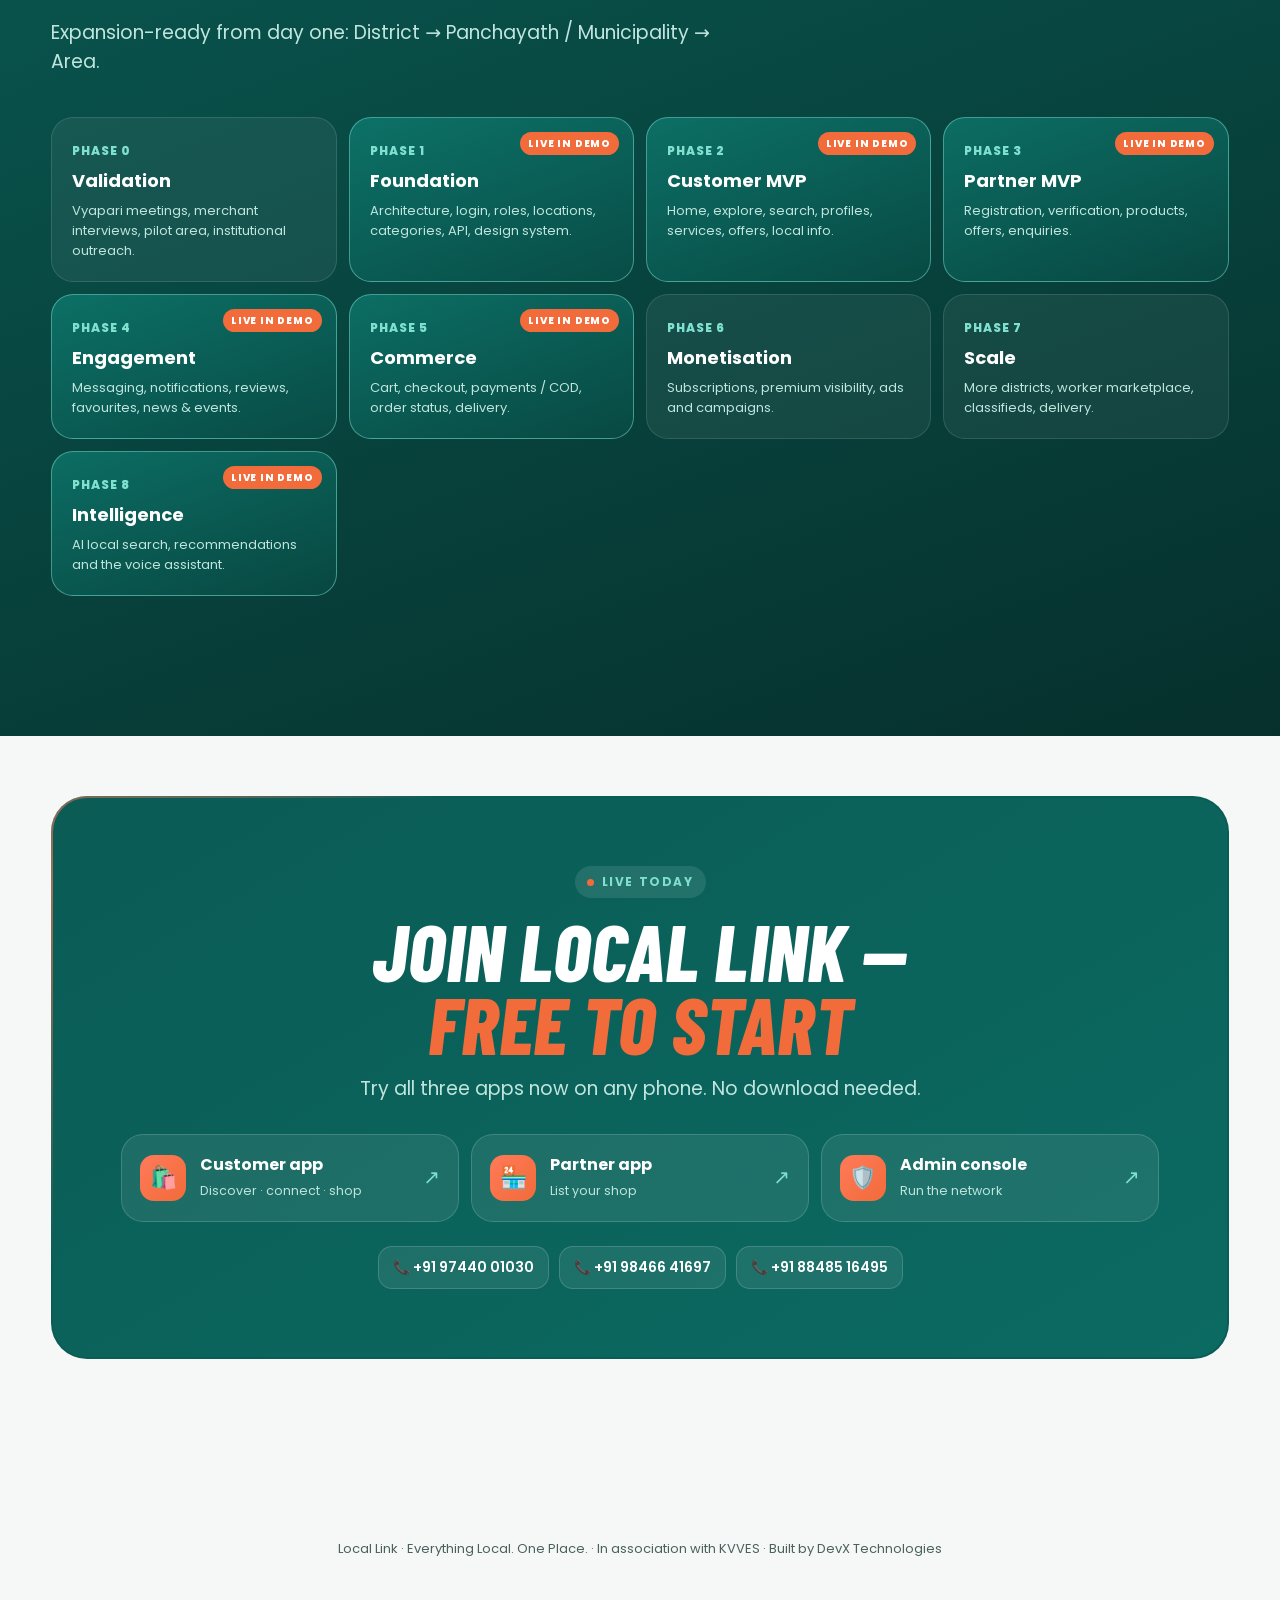
==== commit 44e86547: "Pitch site v2: vision (yesterday → today → AI), dedicated Customer / Partner / Admin sections with l" ====
--- a/public/pitch/index.html
+++ b/public/pitch/index.html
@@ -4,7 +4,7 @@
 <meta charset="utf-8" />
 <meta name="viewport" content="width=device-width, initial-scale=1" />
 <title>Local Link — Everything Local. One Place.</title>
-<meta name="description" content="Local Link: the hyperlocal marketplace for Kozhikode — local shops, services, workers and rides in one app, with a Malayalam voice assistant and AI demand forecasting for shopkeepers." />
+<meta name="description" content="Local Link brings 21st-century technology to every local shop in Kozhikode — customer app, partner app and admin console, with a Malayalam AI assistant." />
 <meta name="theme-color" content="#0A5C55" />
 <link rel="icon" href="img/logo.svg" />
 <link rel="preconnect" href="https://fonts.googleapis.com" />
@@ -25,102 +25,133 @@
 .ml{font-family:var(--ml)}
 .wrap{width:min(1180px,92vw);margin:0 auto}
 h1,h2,.h{font-family:var(--head);font-style:italic;font-weight:800;text-transform:uppercase;letter-spacing:.2px;line-height:.92}
-h2{font-size:clamp(40px,6.4vw,84px)}
+h2{font-size:clamp(40px,6.2vw,82px)}
 .eyebrow{display:inline-flex;align-items:center;gap:8px;font-size:12px;font-weight:700;letter-spacing:1.6px;text-transform:uppercase;color:var(--teal);background:var(--mint);padding:7px 12px;border-radius:999px}
-.eyebrow i{width:7px;height:7px;border-radius:50%;background:var(--coral);box-shadow:0 0 0 0 rgba(242,107,58,.6);animation:ping 1.8s infinite}
-@keyframes ping{70%{box-shadow:0 0 0 9px rgba(242,107,58,0)}100%{box-shadow:0 0 0 0 rgba(242,107,58,0)}}
-.lead{font-size:clamp(16px,1.6vw,19px);color:var(--ink2);max-width:640px}
+.eyebrow i{width:7px;height:7px;border-radius:50%;background:var(--coral);animation:ping 1.8s infinite}
+@keyframes ping{0%{box-shadow:0 0 0 0 rgba(242,107,58,.6)}70%,100%{box-shadow:0 0 0 9px rgba(242,107,58,0)}}
+.lead{font-size:clamp(16px,1.6vw,19px);color:var(--ink2);max-width:660px}
 .hl{color:var(--coral)}
-section{position:relative;padding:clamp(80px,12vw,150px) 0}
+section{position:relative;padding:clamp(80px,11vw,140px) 0}
 .dark{background:radial-gradient(1200px 600px at 80% -10%,#0E7C71 0%,transparent 60%),linear-gradient(160deg,var(--deep),var(--deeper));color:#fff}
 .dark .lead{color:#BFE5DE} .dark .eyebrow{background:rgba(255,255,255,.08);color:#7FE0CF}
-
-/* reveal */
+.white{background:#fff}
 .rv{opacity:0;transform:translateY(36px);transition:opacity .9s var(--ease),transform .9s var(--ease)}
 .rv.in{opacity:1;transform:none}
-.rv.d1{transition-delay:.08s}.rv.d2{transition-delay:.16s}.rv.d3{transition-delay:.24s}.rv.d4{transition-delay:.32s}
+.d1{transition-delay:.08s}.d2{transition-delay:.16s}.d3{transition-delay:.24s}.d4{transition-delay:.32s}
+.mt{margin-top:16px}
 
 /* nav */
 .nav{position:fixed;inset:12px 0 auto;z-index:50;pointer-events:none}
-.nav .wrap{display:flex;align-items:center;justify-content:space-between;gap:12px;pointer-events:auto;background:rgba(255,255,255,.72);backdrop-filter:blur(16px) saturate(1.4);-webkit-backdrop-filter:blur(16px) saturate(1.4);border:1px solid rgba(255,255,255,.6);border-radius:18px;padding:9px 10px 9px 14px;box-shadow:0 12px 30px -18px rgba(6,48,44,.45);transition:background .3s}
+.nav .wrap{display:flex;align-items:center;justify-content:space-between;gap:12px;pointer-events:auto;background:rgba(255,255,255,.75);backdrop-filter:blur(16px) saturate(1.4);-webkit-backdrop-filter:blur(16px) saturate(1.4);border:1px solid rgba(255,255,255,.6);border-radius:18px;padding:9px 10px 9px 14px;box-shadow:0 12px 30px -18px rgba(6,48,44,.45)}
 .brand{display:flex;align-items:center;gap:9px;font-family:var(--head);font-style:italic;font-weight:800;font-size:23px;color:var(--deep)}
 .brand img{width:30px;height:30px}
-.nav ul{display:none;list-style:none;gap:22px;font-size:14px;font-weight:600;color:var(--ink2)}
+.nav ul{display:none;list-style:none;gap:20px;font-size:14px;font-weight:600;color:var(--ink2)}
 .nav ul a:hover{color:var(--teal)}
-.btn{display:inline-flex;align-items:center;gap:8px;font-weight:700;font-size:14px;border-radius:14px;padding:11px 16px;border:0;cursor:pointer;transition:transform .25s var(--spring),box-shadow .25s}
-.btn:active{transform:scale(.96)}
+@media(min-width:1000px){.nav ul{display:flex}}
+.btn{display:inline-flex;align-items:center;gap:8px;font-weight:700;font-size:14px;border-radius:14px;padding:12px 17px;border:0;cursor:pointer;transition:transform .25s var(--spring),box-shadow .25s;white-space:nowrap}
+.btn:hover{transform:translateY(-2px)} .btn:active{transform:scale(.96)}
 .btn.p{background:linear-gradient(135deg,var(--coral2),var(--coral));color:#fff;box-shadow:0 12px 24px -12px rgba(242,107,58,.8)}
 .btn.g{background:rgba(255,255,255,.12);color:#fff;border:1px solid rgba(255,255,255,.25)}
-.btn.t{background:var(--deep);color:#fff}
+.btn.t{background:var(--deep);color:#fff;box-shadow:0 12px 24px -14px rgba(10,92,85,.9)}
+.btn.o{background:#fff;color:var(--deep);border:1px solid var(--line)}
 .btn svg{width:17px;height:17px}
-@media(min-width:900px){.nav ul{display:flex}}
 .prog{position:fixed;left:0;top:0;height:3px;background:linear-gradient(90deg,var(--teal2),var(--coral));z-index:60;width:0}
+.shimmer{position:relative;overflow:hidden}
+.shimmer::after{content:"";position:absolute;top:0;left:-60%;width:40%;height:100%;background:linear-gradient(100deg,transparent,rgba(255,255,255,.55),transparent);transform:skewX(-20deg);animation:sh 3.2s infinite}
+@keyframes sh{60%,100%{left:130%}}
 
 /* HERO */
-.hero{min-height:100svh;display:flex;align-items:center;padding:110px 0 60px;overflow:hidden}
+.hero{min-height:100svh;display:flex;align-items:center;padding:110px 0 70px;overflow:hidden}
 #net{position:absolute;inset:0;width:100%;height:100%}
-.hero .wrap{position:relative;display:grid;gap:30px;align-items:center}
-@media(min-width:980px){.hero .wrap{grid-template-columns:1.05fr .95fr}}
-.hero h1{font-size:clamp(56px,8.4vw,108px);margin:18px 0 16px}
-@media(min-width:980px){.hero h1{font-size:clamp(64px,6.6vw,104px)}}
+.hero .wrap{position:relative;display:grid;gap:34px;align-items:center}
+@media(min-width:1000px){.hero .wrap{grid-template-columns:1.05fr .95fr}}
+.hero h1{font-size:clamp(50px,7.4vw,92px);margin:18px 0 14px}
+@media(min-width:1000px){.hero h1{font-size:clamp(58px,5.6vw,84px)}}
 .hero h1 .o{display:block;-webkit-text-stroke:2px #7FE0CF;color:transparent}
 .hero .mlh{font-size:clamp(18px,2.2vw,24px);font-weight:600;color:#FFD2BF;margin-bottom:12px}
 .hero .cta{display:flex;flex-wrap:wrap;gap:10px;margin-top:26px}
-.chips{display:flex;flex-wrap:wrap;gap:8px;margin-top:22px}
-.chips span{font-size:12.5px;font-weight:600;padding:7px 11px;border-radius:999px;background:rgba(255,255,255,.08);border:1px solid rgba(255,255,255,.14);color:#D9F3EE}
-
-/* 3D orbit of screens */
-.stage{position:relative;height:clamp(420px,62vw,600px);perspective:1400px;touch-action:pan-y;cursor:grab}
-.stage:active{cursor:grabbing}
-.ring{position:absolute;left:50%;top:50%;width:0;height:0;transform-style:preserve-3d}
-.card3{position:absolute;width:clamp(150px,19vw,210px);aspect-ratio:9/19.5;left:0;top:0;transform-style:preserve-3d;border-radius:26px;padding:6px;background:linear-gradient(160deg,#1C3B37,#0B1F1C);box-shadow:0 30px 60px -20px rgba(0,0,0,.6),inset 0 0 0 1px rgba(255,255,255,.12)}
-.card3 img{width:100%;height:100%;object-fit:cover;object-position:top;border-radius:21px;backface-visibility:hidden}
-.card3::after{content:"";position:absolute;inset:6px;border-radius:21px;background:linear-gradient(115deg,rgba(255,255,255,.22),transparent 40%);pointer-events:none}
-.card3 b{position:absolute;left:50%;bottom:-34px;transform:translateX(-50%);white-space:nowrap;font-size:12px;font-weight:700;color:#BFE5DE;letter-spacing:.4px}
-.logo3d{position:absolute;z-index:50;left:50%;top:50%;width:120px;height:120px;transform:translate(-50%,-50%);filter:drop-shadow(0 20px 40px rgba(0,0,0,.45));animation:bob 5s ease-in-out infinite}
-@keyframes bob{50%{transform:translate(-50%,-58%) rotate(-4deg)}}
-.drag{position:absolute;left:50%;bottom:4px;transform:translateX(-50%);font-size:12px;color:#8FCFC4;display:flex;gap:6px;align-items:center;opacity:.8}
-
-/* problem → solution */
-.ps{display:grid;gap:18px;margin-top:46px}
-@media(min-width:860px){.ps{grid-template-columns:1fr 1fr}}
-.pcol{border-radius:28px;padding:28px;background:#fff;border:1px solid var(--line)}
-.pcol.with{background:linear-gradient(160deg,#fff,var(--mint));border-color:var(--mint2)}
-.pcol h3{font-family:var(--head);font-style:italic;font-size:30px;text-transform:uppercase;margin-bottom:14px}
-.pcol li{list-style:none;display:flex;gap:12px;padding:13px 0;border-top:1px dashed var(--line);font-weight:500}
-.pcol li:first-of-type{border-top:0}
-.pcol.before li span{position:relative;color:var(--ink2)}
-.pcol.before li span::after{content:"";position:absolute;left:0;top:55%;height:2px;width:0;background:var(--coral);transition:width .9s var(--ease)}
-.pcol.before.in li span::after{width:100%}
-.pcol.before li:nth-child(2) span::after{transition-delay:.15s}.pcol.before li:nth-child(3) span::after{transition-delay:.3s}.pcol.before li:nth-child(4) span::after{transition-delay:.45s}
-.ico{flex:none;width:28px;height:28px;border-radius:9px;display:grid;place-items:center;font-size:15px}
-.before .ico{background:#FFE6DC;color:var(--coral)} .with .ico{background:var(--deep);color:#fff}
-
-/* three apps */
-.apps{display:grid;gap:22px;margin-top:50px}
-@media(min-width:900px){.apps{grid-template-columns:repeat(3,1fr)}}
-.app{position:relative;border-radius:30px;padding:26px 24px 0;overflow:hidden;background:#fff;border:1px solid var(--line);transform-style:preserve-3d;transition:transform .4s var(--ease),box-shadow .4s}
-.app:hover{box-shadow:0 40px 60px -30px rgba(10,92,85,.45)}
-.app .tag{font-size:12px;font-weight:700;letter-spacing:1.2px;text-transform:uppercase;color:var(--coral)}
-.app h3{font-family:var(--head);font-style:italic;font-size:38px;text-transform:uppercase;margin:6px 0 8px;line-height:.95}
-.app p{color:var(--ink2);font-size:14.5px;min-height:66px}
-.phone{margin:22px auto 0;width:78%;border-radius:28px 28px 0 0;padding:7px 7px 0;background:#0B1F1C;transform:translateY(30px) rotateX(10deg);transition:transform .8s var(--ease)}
-.app.in .phone{transform:translateY(0) rotateX(0)}
-.phone img{border-radius:22px 22px 0 0;aspect-ratio:9/13;object-fit:cover;object-position:top;width:100%}
-.app.c1{background:linear-gradient(170deg,#fff 40%,var(--mint))}
-.app.c2{background:linear-gradient(170deg,#fff 40%,var(--cream))}
-.app.c3{background:linear-gradient(170deg,#fff 40%,#E7EEF6)}
-
-/* voice */
-.voice .wrap{display:grid;gap:40px;align-items:center}
-@media(min-width:960px){.voice .wrap{grid-template-columns:1fr 1fr}}
-.vphone{position:relative;width:min(360px,88vw);margin:0 auto;border-radius:40px;padding:12px;background:linear-gradient(160deg,#1C3B37,#0B1F1C);box-shadow:0 50px 90px -30px rgba(0,0,0,.7)}
-.vscr{border-radius:30px;background:linear-gradient(180deg,#F1FBF8,#fff);height:600px;overflow:hidden;display:flex;flex-direction:column;color:var(--ink)}
+.assoc{display:flex;align-items:center;gap:10px;margin-top:24px;font-size:13px;color:#BFE5DE}
+.assoc b{color:#fff}
+/* 3D app trio */
+.trio{position:relative;height:clamp(440px,60vw,600px);perspective:1600px}
+.tph{position:absolute;top:50%;left:50%;width:clamp(150px,18vw,215px);aspect-ratio:9/19.5;border-radius:28px;padding:6px;background:linear-gradient(160deg,#1C3B37,#0B1F1C);box-shadow:0 40px 70px -20px rgba(0,0,0,.65),inset 0 0 0 1px rgba(255,255,255,.14);transition:transform 1.1s var(--ease);transform-style:preserve-3d;cursor:pointer}
+.tph img{width:100%;height:100%;object-fit:cover;object-position:top;border-radius:23px}
+.tph::after{content:"";position:absolute;inset:6px;border-radius:23px;background:linear-gradient(115deg,rgba(255,255,255,.22),transparent 40%);pointer-events:none}
+.tph .lbl{position:absolute;left:50%;bottom:-38px;transform:translateX(-50%);white-space:nowrap;font-size:12.5px;font-weight:700;color:#D9F3EE;display:flex;gap:6px;align-items:center}
+.tph .lbl i{width:8px;height:8px;border-radius:50%;background:var(--coral)}
+.badge3{position:absolute;padding:9px 13px;border-radius:14px;background:rgba(255,255,255,.95);color:var(--ink);font-size:12.5px;font-weight:700;box-shadow:0 20px 30px -16px rgba(0,0,0,.5);display:flex;align-items:center;gap:8px;animation:float 5s ease-in-out infinite;z-index:5}
+.badge3 em{font-style:normal;font-size:16px}
+@keyframes float{50%{transform:translateY(-12px)}}
+
+/* evolution (sticky scrolly) */
+.evo{height:300vh;padding:0}
+.evo .pin{position:sticky;top:0;height:100svh;display:flex;align-items:center;overflow:hidden}
+.evo .wrap{display:grid;gap:30px;align-items:center}
+@media(min-width:1000px){.evo .wrap{grid-template-columns:.85fr 1.15fr}}
+.eras{position:relative;height:clamp(330px,42vw,420px);perspective:1400px}
+.era{position:absolute;inset:0;margin:auto;width:min(420px,86vw);height:clamp(300px,38vw,380px);border-radius:30px;padding:28px;display:flex;flex-direction:column;justify-content:space-between;transition:transform .9s var(--ease),opacity .9s var(--ease),filter .9s;transform-origin:50% 120%;box-shadow:0 40px 70px -30px rgba(6,48,44,.55)}
+.era .em{font-size:58px;line-height:1}
+.era small{font-weight:700;letter-spacing:1.6px;text-transform:uppercase;font-size:12px}
+.era h3{font-family:var(--head);font-style:italic;font-size:44px;text-transform:uppercase;line-height:.95;margin:6px 0}
+.era p{font-size:15px}
+.era.y{background:linear-gradient(160deg,#fff,#F0E9DE);color:var(--ink)} .era.y small{color:#9A7B55}
+.era.t{background:linear-gradient(160deg,#fff,var(--mint));color:var(--ink)} .era.t small{color:var(--teal)}
+.era.f{background:linear-gradient(160deg,var(--deep),#0E7C71);color:#fff} .era.f small{color:#FFB79C} .era.f p{color:#C7ECE5}
+.era .gap{position:absolute;right:18px;top:18px;font-size:11px;font-weight:800;color:#fff;background:var(--coral);padding:6px 10px;border-radius:999px;opacity:0;transition:opacity .5s .4s}
+.era.on .gap{opacity:1}
+.evline{display:flex;gap:8px;margin-top:22px}
+.evline span{flex:1;height:5px;border-radius:4px;background:var(--line);overflow:hidden;position:relative}
+.evline span i{position:absolute;inset:0;background:linear-gradient(90deg,var(--teal2),var(--coral));transform:scaleX(0);transform-origin:left;transition:transform .3s}
+.evq{margin-top:22px;padding:18px 20px;border-left:4px solid var(--coral);background:#fff;border-radius:0 18px 18px 0;font-weight:600;font-size:17px;color:var(--deep)}
+
+/* problem */
+.probs{display:grid;gap:14px;margin-top:44px}
+@media(min-width:800px){.probs{grid-template-columns:repeat(3,1fr)}}
+.pb{padding:24px;border-radius:24px;background:#fff;border:1px solid var(--line);position:relative;overflow:hidden}
+.pb em{font-style:normal;font-size:26px}
+.pb h4{font-size:17px;margin:10px 0 6px}
+.pb p{color:var(--ink2);font-size:14.5px}
+.pb::after{content:"";position:absolute;left:0;bottom:0;height:3px;width:0;background:linear-gradient(90deg,var(--teal2),var(--coral));transition:width 1.2s var(--ease)}
+.pb.in::after{width:100%}
+
+/* app deep-dive blocks */
+.appsec .wrap{display:grid;gap:44px;align-items:center}
+@media(min-width:1000px){.appsec .wrap{grid-template-columns:1fr 1fr}.appsec.rev .txt{order:2}}
+.kicker{display:flex;align-items:center;gap:12px;margin-bottom:14px}
+.kicker .num{font-family:var(--head);font-style:italic;font-weight:800;font-size:64px;line-height:.8;color:transparent;-webkit-text-stroke:2px var(--teal2)}
+.dark .kicker .num{-webkit-text-stroke-color:#7FE0CF}
+.flist{display:grid;gap:10px;margin:26px 0 28px}
+@media(min-width:600px){.flist{grid-template-columns:1fr 1fr}}
+.fi{display:flex;gap:12px;align-items:flex-start;padding:14px;border-radius:18px;background:#fff;border:1px solid var(--line);transition:transform .3s var(--spring),box-shadow .3s}
+.fi:hover{transform:translateY(-3px);box-shadow:0 20px 30px -22px rgba(10,92,85,.6)}
+.dark .fi{background:rgba(255,255,255,.06);border-color:rgba(255,255,255,.12)}
+.fi .ic{flex:none;width:38px;height:38px;border-radius:12px;display:grid;place-items:center;font-size:18px;background:var(--mint)}
+.dark .fi .ic{background:rgba(255,255,255,.1)}
+.fi b{display:block;font-size:14.5px}
+.fi span{font-size:13px;color:var(--ink2)}
+.dark .fi span{color:#BFE5DE}
+.go{display:flex;flex-wrap:wrap;gap:10px;align-items:center}
+.go small{font-size:12.5px;color:var(--ink2)} .dark .go small{color:#8FCFC4}
+/* phone stack (3D fan) */
+.stack{position:relative;height:clamp(470px,58vw,620px);perspective:1500px}
+.sp{position:absolute;top:50%;left:50%;width:clamp(170px,20vw,240px);aspect-ratio:9/19.5;border-radius:30px;padding:7px;background:linear-gradient(160deg,#1C3B37,#0B1F1C);box-shadow:0 40px 70px -24px rgba(0,0,0,.55);transition:transform 1s var(--ease)}
+.sp img{width:100%;height:100%;object-fit:cover;object-position:top;border-radius:24px}
+.stack .sp:nth-child(1){transform:translate(-50%,-50%) rotateY(0) translateZ(0)}
+.stack .sp:nth-child(2){transform:translate(-50%,-50%) rotateY(0) translateZ(-60px)}
+.stack.in .sp:nth-child(1){transform:translate(-80%,-52%) rotateY(18deg) rotateZ(-4deg) translateZ(40px)}
+.stack.in .sp:nth-child(2){transform:translate(-18%,-46%) rotateY(-16deg) rotateZ(5deg) translateZ(-40px)}
+.chip3{position:absolute;z-index:5;padding:10px 14px;border-radius:16px;background:#fff;color:var(--ink);box-shadow:0 24px 36px -20px rgba(6,48,44,.6);font-size:13px;font-weight:700;display:flex;gap:9px;align-items:center;animation:float 5.5s ease-in-out infinite}
+.chip3 em{font-style:normal;font-size:18px}
+.chip3 small{display:block;font-weight:500;color:var(--ink2);font-size:11.5px}
+
+/* voice phone */
+.vphone{position:relative;width:min(350px,88vw);margin:0 auto;border-radius:40px;padding:12px;background:linear-gradient(160deg,#1C3B37,#0B1F1C);box-shadow:0 50px 90px -30px rgba(0,0,0,.7)}
+.vscr{border-radius:30px;background:linear-gradient(180deg,#F1FBF8,#fff);height:580px;overflow:hidden;display:flex;flex-direction:column;color:var(--ink)}
 .vtop{text-align:center;padding:22px 14px 8px}
 .vtop b{font-family:var(--head);font-style:italic;font-size:26px;text-transform:uppercase;color:var(--deep)}
 .vtop small{display:block;font-size:12px;color:var(--ink2)}
 .vmsgs{flex:1;padding:8px 14px;display:flex;flex-direction:column;gap:9px;overflow:hidden;justify-content:flex-end}
-.vb{max-width:84%;padding:10px 13px;border-radius:18px;font-size:13.5px;line-height:1.5;opacity:0;transform:translateY(12px) scale(.97);transition:all .5s var(--spring)}
+.vb{max-width:86%;padding:10px 13px;border-radius:18px;font-size:13.5px;line-height:1.5;opacity:0;transform:translateY(12px) scale(.97);transition:all .5s var(--spring)}
 .vb.show{opacity:1;transform:none}
 .vb.me{align-self:flex-end;background:var(--deep);color:#fff;border-bottom-right-radius:6px}
 .vb.bot{align-self:flex-start;background:#fff;box-shadow:0 6px 18px -10px rgba(10,92,85,.45);border-bottom-left-radius:6px}
@@ -132,144 +163,148 @@
 .wv{display:flex;gap:4px;align-items:center;height:34px}
 .wv i{width:4px;border-radius:3px;background:var(--teal2);height:8px;transition:height .12s}
 .orb{width:66px;height:66px;border-radius:50%;display:grid;place-items:center;color:#fff;background:radial-gradient(circle at 35% 30%,#5FE3CF,var(--teal) 55%,var(--deep));box-shadow:0 0 0 6px #fff,0 0 0 7px var(--mint2),0 14px 30px -8px rgba(12,143,130,.8);position:relative}
-.orb::before{content:"";position:absolute;inset:-14px;border-radius:50%;border:2px solid var(--teal2);opacity:0;animation:orbp 2s infinite}
-.orb.live::before{opacity:1}
-@keyframes orbp{0%{transform:scale(.8);opacity:.7}100%{transform:scale(1.35);opacity:0}}
+.orb::before{content:"";position:absolute;inset:-14px;border-radius:50%;border:2px solid var(--teal2);opacity:0}
+.orb.live::before{animation:orbp 1.6s infinite}
+@keyframes orbp{0%{transform:scale(.8);opacity:.8}100%{transform:scale(1.35);opacity:0}}
 .orb svg{width:26px;height:26px}
-.vpoints{display:grid;gap:12px;margin-top:28px}
-.vpoints>div{display:flex;gap:14px;align-items:flex-start;padding:16px;border-radius:20px;background:rgba(255,255,255,.06);border:1px solid rgba(255,255,255,.1)}
-.vpoints b{display:block;font-size:16px}
-.vpoints span{color:#BFE5DE;font-size:14px}
-.vpoints em{flex:none;font-style:normal;width:38px;height:38px;border-radius:12px;display:grid;place-items:center;background:linear-gradient(135deg,var(--coral2),var(--coral));font-weight:800}
-.langs{display:flex;gap:8px;margin-top:20px}
-.langs span{padding:8px 14px;border-radius:12px;font-weight:700;font-size:14px;background:#fff;color:var(--deep)}
-.langs span.alt{background:rgba(255,255,255,.1);color:#fff}
-
-/* forecast */
-.fc{display:grid;gap:30px;align-items:center;margin-top:10px}
-@media(min-width:960px){.fc{grid-template-columns:.9fr 1.1fr}}
-.fcard{background:#fff;border-radius:30px;padding:24px;border:1px solid var(--line);box-shadow:0 40px 80px -40px rgba(10,92,85,.45)}
-.fhead{display:flex;justify-content:space-between;align-items:flex-start;gap:10px;margin-bottom:12px}
+
+/* forecast card */
+.fcard{background:#fff;border-radius:28px;padding:22px;border:1px solid var(--line);box-shadow:0 40px 80px -40px rgba(10,92,85,.45);color:var(--ink)}
+.fhead{display:flex;justify-content:space-between;align-items:flex-start;gap:10px;margin-bottom:10px}
 .fhead small{font-size:11px;font-weight:700;letter-spacing:1.4px;text-transform:uppercase;color:var(--teal)}
-.fhead b{display:block;font-size:22px}
+.fhead b{display:block;font-size:20px}
 .conf{padding:6px 11px;border-radius:999px;background:var(--mint);color:var(--deep);font-weight:700;font-size:13px;white-space:nowrap}
-#fchart{width:100%;height:260px;display:block}
-.fsel{display:flex;gap:8px;flex-wrap:wrap;margin-top:12px}
-.fsel button{font:600 13px var(--body);border:1px solid var(--line);background:#fff;padding:8px 12px;border-radius:12px;cursor:pointer;color:var(--ink2);transition:all .2s}
+#fchart{width:100%;height:220px;display:block}
+.fsel{display:flex;gap:8px;flex-wrap:wrap;margin-top:10px}
+.fsel button{font:600 12.5px var(--body);border:1px solid var(--line);background:#fff;padding:7px 11px;border-radius:11px;cursor:pointer;color:var(--ink2)}
 .fsel button.on{background:var(--deep);color:#fff;border-color:var(--deep)}
-.steps{display:grid;gap:12px;margin-top:26px}
-.steps div{display:flex;gap:14px;align-items:center;padding:14px 16px;background:#fff;border-radius:18px;border:1px solid var(--line)}
-.steps em{font-style:normal;font-family:var(--head);font-size:30px;color:var(--coral);width:34px}
-
-/* bento */
-.bento{display:grid;gap:14px;margin-top:46px;grid-template-columns:1fr}
-@media(min-width:720px){.bento{grid-template-columns:repeat(2,1fr)}}
-@media(min-width:1000px){.bento{grid-template-columns:repeat(4,1fr);grid-auto-rows:minmax(190px,auto)}.b-w2{grid-column:span 2}.b-h2{grid-row:span 2}}
-.bx{position:relative;border-radius:26px;padding:22px;background:#fff;border:1px solid var(--line);overflow:hidden;transform-style:preserve-3d;transition:transform .25s ease,box-shadow .3s}
-.bx::before{content:"";position:absolute;inset:-1px;border-radius:inherit;padding:1px;background:radial-gradient(400px circle at var(--mx,50%) var(--my,50%),rgba(20,184,166,.7),transparent 40%);-webkit-mask:linear-gradient(#000 0 0) content-box,linear-gradient(#000 0 0);-webkit-mask-composite:xor;mask-composite:exclude;opacity:0;transition:opacity .3s}
-.bx:hover::before{opacity:1}
-.bx:hover{box-shadow:0 30px 50px -30px rgba(10,92,85,.5)}
-.bx .bi{width:46px;height:46px;border-radius:15px;display:grid;place-items:center;font-size:22px;background:var(--mint);margin-bottom:14px}
-.bx h4{font-size:18px;margin-bottom:4px}
-.bx p{font-size:14px;color:var(--ink2)}
-.bx.feat{background:linear-gradient(160deg,var(--deep),#0E7C71);color:#fff;border:0}
-.bx.feat p{color:#C7ECE5} .bx.feat .bi{background:rgba(255,255,255,.12)}
-.bx.warm{background:linear-gradient(160deg,#fff,var(--cream))}
-.bx .shot{margin-top:16px;border-radius:16px;overflow:hidden;box-shadow:0 18px 30px -18px rgba(0,0,0,.5)}
-.bx .shot img{aspect-ratio:16/11;object-fit:cover;object-position:top;width:100%}
-
-/* impact */
-.impact{display:grid;gap:14px;margin-top:44px;grid-template-columns:repeat(2,1fr)}
-@media(min-width:900px){.impact{grid-template-columns:repeat(4,1fr)}}
-.stat{border-radius:24px;padding:22px;background:rgba(255,255,255,.06);border:1px solid rgba(255,255,255,.12)}
-.stat b{display:block;font-family:var(--head);font-style:italic;font-size:clamp(46px,6vw,70px);line-height:1;color:#fff}
-.stat b small{font-size:.5em;color:#7FE0CF}
-.stat span{color:#BFE5DE;font-size:14px}
-.gains{display:grid;gap:14px;margin-top:22px}
-@media(min-width:900px){.gains{grid-template-columns:repeat(3,1fr)}}
-.gain{border-radius:24px;padding:24px;background:#fff;color:var(--ink)}
-.gain em{font-style:normal;font-size:28px}
-.gain h4{font-size:19px;margin:10px 0 6px}
-.gain p{color:var(--ink2);font-size:14.5px}
-.gain .mlt{display:block;margin-top:10px;font-family:var(--ml);color:var(--teal);font-weight:600;font-size:13.5px}
-.note{margin-top:14px;font-size:12.5px;color:#8FCFC4}
-
-/* journey (scroll pinned) */
-.journey{display:grid;gap:30px;margin-top:40px}
-@media(min-width:960px){.journey{grid-template-columns:1fr 1fr;align-items:start}}
-.jlist{display:grid;gap:10px}
-.jstep{padding:20px 22px;border-radius:22px;border:1px solid var(--line);background:#fff;opacity:.45;transition:all .5s var(--ease);cursor:pointer}
-.jstep.on{opacity:1;box-shadow:0 26px 40px -28px rgba(10,92,85,.55);border-color:var(--mint2);transform:translateX(6px)}
-.jstep small{font-weight:700;color:var(--coral);letter-spacing:1px}
-.jstep h4{font-size:19px;margin:4px 0}
-.jstep p{color:var(--ink2);font-size:14.5px}
-.jstep .jm{display:none;margin-top:14px;border-radius:18px;max-height:340px;object-fit:cover;object-position:top;width:100%}
-@media(max-width:959px){.jview{display:none!important}.jstep{opacity:1}.jstep .jm{display:block}}
-.jview{position:sticky;top:90px;display:grid;place-items:center}
-.jph{width:min(300px,80vw);border-radius:38px;padding:9px;background:#0B1F1C;box-shadow:0 40px 70px -30px rgba(0,0,0,.6);position:relative}
-.jph img{border-radius:30px;aspect-ratio:9/19.5;object-fit:cover;object-position:top;width:100%;transition:opacity .45s}
-
-/* roadmap */
-.road{position:relative;display:grid;gap:16px;margin-top:46px}
-@media(min-width:900px){.road{grid-template-columns:repeat(4,1fr)}}
-.road::before{content:"";position:absolute;left:22px;top:0;bottom:0;width:3px;background:linear-gradient(var(--teal2),var(--coral));border-radius:3px}
-@media(min-width:900px){.road::before{left:0;right:0;top:22px;bottom:auto;width:auto;height:3px;background:linear-gradient(90deg,var(--teal2),var(--coral))}}
-.ph{position:relative;padding-left:58px}
-@media(min-width:900px){.ph{padding:60px 0 0}}
-.ph .dot{position:absolute;left:10px;top:4px;width:27px;height:27px;border-radius:50%;background:#fff;border:3px solid var(--teal);display:grid;place-items:center;font-size:11px;font-weight:800;color:var(--deep)}
-@media(min-width:900px){.ph .dot{left:0;top:9px}}
-.ph.now .dot{background:var(--coral);border-color:#fff;color:#fff;box-shadow:0 0 0 6px rgba(242,107,58,.22)}
-.ph small{font-weight:700;color:var(--teal);letter-spacing:1px;text-transform:uppercase;font-size:12px}
-.ph h4{font-size:20px;margin:4px 0}
-.ph p{color:var(--ink2);font-size:14px}
-
-/* tech */
-.tech{display:flex;flex-wrap:wrap;gap:10px;margin-top:30px}
-.tech span{display:inline-flex;align-items:center;gap:8px;padding:11px 15px;border-radius:14px;background:#fff;border:1px solid var(--line);font-weight:600;font-size:14px}
-.tech span i{width:9px;height:9px;border-radius:50%;background:var(--teal2)}
-.tech span.c i{background:var(--coral)}
-
-/* CTA */
-.cta-box{position:relative;border-radius:36px;padding:clamp(34px,6vw,70px);overflow:hidden;text-align:center;background:linear-gradient(150deg,var(--deep),#0E7C71 60%,#0C8F82)}
-.cta-box::before{content:"";position:absolute;inset:-40%;background:conic-gradient(from 0deg,transparent 0 70%,rgba(255,122,89,.55) 80%,transparent 90%);animation:spin 8s linear infinite}
+
+/* post generator */
+.post{position:relative;width:min(300px,80vw);aspect-ratio:4/5;margin:0 auto;border-radius:26px;overflow:hidden;background:linear-gradient(160deg,#0E7C71,var(--deep));color:#fff;padding:22px;display:flex;flex-direction:column;justify-content:space-between;box-shadow:0 40px 70px -30px rgba(6,48,44,.7);transform:rotate(-3deg)}
+.post .top{display:flex;align-items:center;gap:8px;font-family:var(--head);font-style:italic;font-weight:800;font-size:18px}
+.post .top img{width:26px}
+.post .shop{width:96px;height:96px;border-radius:24px;background:#fff;display:grid;place-items:center;font-size:48px;margin:6px auto;box-shadow:0 18px 30px -16px rgba(0,0,0,.6)}
+.post h4{font-family:var(--head);font-style:italic;font-size:32px;line-height:.95;text-transform:uppercase;text-align:center}
+.post p{text-align:center;font-size:13px;color:#C7ECE5}
+.post .tag{align-self:center;background:var(--coral);padding:7px 14px;border-radius:999px;font-weight:800;font-size:12px;letter-spacing:.6px}
+.share{display:flex;gap:8px;justify-content:center;margin-top:18px}
+.share span{padding:9px 14px;border-radius:12px;font-weight:700;font-size:13px;background:#fff;border:1px solid var(--line)}
+.share span:first-child{background:#25D366;color:#fff;border:0}
+
+/* plans */
+.plans{display:grid;gap:14px;margin-top:40px}
+@media(min-width:900px){.plans{grid-template-columns:repeat(3,1fr)}}
+.plan{position:relative;padding:26px;border-radius:26px;background:#fff;border:1px solid var(--line);transition:transform .35s var(--spring)}
+.plan:hover{transform:translateY(-6px)}
+.plan.pop{border:2px solid var(--teal);box-shadow:0 30px 50px -30px rgba(10,92,85,.6)}
+.plan .tg{position:absolute;top:-12px;right:18px;background:var(--coral);color:#fff;font-size:11px;font-weight:800;letter-spacing:.8px;padding:5px 10px;border-radius:999px}
+.plan h4{font-size:20px}
+.plan .pr{font-family:var(--head);font-style:italic;font-weight:800;font-size:46px;color:var(--deep);line-height:1;margin:8px 0}
+.plan .pr small{font-size:16px;color:var(--ink2);font-style:normal;font-family:var(--body);font-weight:600}
+.plan li{list-style:none;padding:7px 0;font-size:14px;display:flex;gap:8px;color:var(--ink2)}
+.plan li::before{content:"✓";color:var(--teal);font-weight:800}
+.free{margin-top:14px;padding:16px 20px;border-radius:18px;background:var(--mint);color:var(--deep);font-weight:600;font-size:14.5px}
+
+/* categories 3D cube */
+.catwrap{display:grid;gap:40px;align-items:center;margin-top:30px}
+@media(min-width:960px){.catwrap{grid-template-columns:1fr 1fr}}
+.scene{height:340px;perspective:1100px;display:grid;place-items:center}
+.cube{position:relative;width:200px;height:200px;transform-style:preserve-3d;animation:cube 18s linear infinite}
+@keyframes cube{from{transform:rotateX(-18deg) rotateY(0)}to{transform:rotateX(-18deg) rotateY(360deg)}}
+.face{position:absolute;inset:0;border-radius:28px;display:flex;flex-direction:column;align-items:center;justify-content:center;gap:8px;font-weight:700;font-size:15px;text-align:center;padding:16px;color:#fff;background:linear-gradient(160deg,rgba(20,184,166,.92),rgba(10,92,85,.95));border:1px solid rgba(255,255,255,.25);box-shadow:inset 0 0 40px rgba(255,255,255,.08)}
+.face em{font-style:normal;font-size:46px}
+.face:nth-child(1){transform:translateZ(100px)}.face:nth-child(2){transform:rotateY(90deg) translateZ(100px)}
+.face:nth-child(3){transform:rotateY(180deg) translateZ(100px)}.face:nth-child(4){transform:rotateY(-90deg) translateZ(100px)}
+.face:nth-child(5){transform:rotateX(90deg) translateZ(100px);background:linear-gradient(160deg,var(--coral2),var(--coral))}.face:nth-child(6){transform:rotateX(-90deg) translateZ(100px)}
+.cats{display:grid;gap:10px;grid-template-columns:1fr 1fr}
+.cat{padding:15px;border-radius:18px;background:#fff;border:1px solid var(--line)}
+.cat b{display:flex;gap:8px;align-items:center;font-size:15px}
+.cat span{display:block;margin-top:4px;font-size:12.5px;color:var(--ink2)}
+.cat.later{border-style:dashed;opacity:.8}
+
+/* ecosystem orbit */
+.eco{position:relative;width:min(560px,92vw);aspect-ratio:1;margin:30px auto 0}
+.eco .core{position:absolute;inset:0;margin:auto;width:30%;height:30%;border-radius:50%;background:radial-gradient(circle at 35% 30%,#5FE3CF,var(--teal) 55%,var(--deep));display:grid;place-items:center;box-shadow:0 0 0 12px rgba(127,224,207,.12),0 0 80px rgba(20,184,166,.6)}
+.eco .core img{width:52%}
+.eco svg{position:absolute;inset:0;width:100%;height:100%;overflow:visible}
+.node{position:absolute;width:30%;transform:translate(-50%,-50%);text-align:center}
+.node div{display:inline-flex;flex-direction:column;align-items:center;gap:4px;padding:10px 12px;border-radius:16px;background:rgba(255,255,255,.08);border:1px solid rgba(255,255,255,.16);backdrop-filter:blur(6px);font-size:12.5px;font-weight:700;color:#fff;transition:transform .3s var(--spring),background .3s}
+.node div:hover{transform:scale(1.08);background:rgba(255,255,255,.16)}
+.node em{font-style:normal;font-size:22px}
+@media(max-width:640px){.node small{display:none}.node div{padding:7px 8px;font-size:11px}.node em{font-size:18px}.node{width:26%}}
+.node small{font-weight:500;color:#BFE5DE;font-size:11px;max-width:120px}
+
+/* growth loop */
+.loopw{display:grid;gap:40px;align-items:center;margin-top:30px}
+@media(min-width:960px){.loopw{grid-template-columns:1fr 1fr}}
+.loop{position:relative;width:min(440px,88vw);aspect-ratio:1;margin:0 auto}
+.loop svg{position:absolute;inset:0;width:100%;height:100%}
+.lstep{position:absolute;transform:translate(-50%,-50%);width:120px;text-align:center;font-size:12.5px;font-weight:700;color:var(--deep)}
+.lstep em{display:grid;place-items:center;width:44px;height:44px;margin:0 auto 6px;border-radius:14px;background:#fff;border:1px solid var(--line);font-style:normal;font-size:20px;box-shadow:0 14px 24px -16px rgba(10,92,85,.6);transition:transform .4s var(--spring),background .4s}
+.lstep.on em{transform:scale(1.18);background:var(--coral);color:#fff;border-color:var(--coral)}
+.loop .mid{position:absolute;inset:0;margin:auto;width:44%;height:44%;display:grid;place-items:center;text-align:center;font-family:var(--head);font-style:italic;font-weight:800;font-size:26px;text-transform:uppercase;color:var(--deep);line-height:.95}
+
+/* go-to-market */
+.gtm{display:grid;gap:16px;margin-top:40px}
+@media(min-width:900px){.gtm{grid-template-columns:1fr 1fr}}
+.gcard{padding:28px;border-radius:28px;background:#fff;border:1px solid var(--line)}
+.gcard h3{font-family:var(--head);font-style:italic;font-size:34px;text-transform:uppercase;line-height:.95;margin:10px 0 12px}
+.gcard ol{list-style:none;counter-reset:s;display:grid;gap:8px}
+.gcard li{counter-increment:s;display:flex;gap:12px;font-size:14.5px;color:var(--ink2)}
+.gcard li::before{content:counter(s,decimal-leading-zero);font-weight:800;color:var(--coral);min-width:24px}
+.gcard .q{margin-top:16px;padding:14px 16px;border-radius:16px;background:var(--mint);color:var(--deep);font-weight:600;font-size:14.5px}
+.gcard.gov{background:linear-gradient(160deg,#fff,var(--cream))}
+.gcard .q.c{background:#FFE8DC;color:#8A3A17}
+
+/* roadmap phases */
+.phases{display:grid;gap:12px;margin-top:40px;grid-template-columns:repeat(auto-fill,minmax(230px,1fr))}
+.phase{position:relative;padding:20px;border-radius:22px;background:rgba(255,255,255,.06);border:1px solid rgba(255,255,255,.12);overflow:hidden}
+.phase small{font-weight:800;letter-spacing:1px;color:#7FE0CF;font-size:12px}
+.phase h4{font-size:18px;margin:4px 0 6px}
+.phase p{font-size:13px;color:#BFE5DE}
+.phase.done{background:linear-gradient(160deg,rgba(20,184,166,.35),rgba(20,184,166,.08));border-color:rgba(127,224,207,.5)}
+.phase.done::after{content:"LIVE IN DEMO";position:absolute;top:14px;right:14px;font-size:10px;font-weight:800;letter-spacing:.8px;background:var(--coral);color:#fff;padding:4px 8px;border-radius:999px}
+
+/* final CTA */
+.cta-box{position:relative;border-radius:36px;padding:clamp(34px,6vw,70px);overflow:hidden;text-align:center;background:var(--deep)}
+.cta-box::before{content:"";position:absolute;inset:-40%;background:conic-gradient(from 0deg,transparent 0 70%,rgba(255,122,89,.6) 80%,transparent 90%);animation:spin 8s linear infinite}
 .cta-box::after{content:"";position:absolute;inset:2px;border-radius:34px;background:linear-gradient(150deg,var(--deep),#0B6A62)}
 .cta-box>*{position:relative;z-index:1}
 @keyframes spin{to{transform:rotate(1turn)}}
 .cta-box h2{color:#fff}
 .cta-box .lead{color:#BFE5DE;margin:14px auto 0}
-.cta-box .cta{display:flex;gap:10px;justify-content:center;flex-wrap:wrap;margin-top:26px}
-.url{margin-top:18px;font-weight:600;color:#7FE0CF;font-size:15px;letter-spacing:.3px}
-.shimmer{position:relative;overflow:hidden}
-.shimmer::after{content:"";position:absolute;top:0;left:-60%;width:40%;height:100%;background:linear-gradient(100deg,transparent,rgba(255,255,255,.55),transparent);transform:skewX(-20deg);animation:sh 3.2s infinite}
-@keyframes sh{60%,100%{left:130%}}
+.three{display:grid;gap:12px;margin-top:30px;text-align:left}
+@media(min-width:800px){.three{grid-template-columns:repeat(3,1fr)}}
+.three a{display:flex;align-items:center;gap:14px;padding:18px;border-radius:22px;background:rgba(255,255,255,.08);border:1px solid rgba(255,255,255,.16);color:#fff;transition:transform .3s var(--spring),background .3s}
+.three a:hover{transform:translateY(-4px);background:rgba(255,255,255,.14)}
+.three em{flex:none;width:46px;height:46px;border-radius:14px;display:grid;place-items:center;font-style:normal;font-size:22px;background:linear-gradient(135deg,var(--coral2),var(--coral))}
+.three b{display:block;font-size:16px} .three small{color:#BFE5DE;font-size:12.5px}
+.three .ar{margin-left:auto;font-size:20px;color:#7FE0CF}
+.contacts{display:flex;flex-wrap:wrap;gap:10px;justify-content:center;margin-top:24px}
+.contacts span{padding:10px 14px;border-radius:14px;background:rgba(255,255,255,.08);border:1px solid rgba(255,255,255,.16);color:#fff;font-weight:600;font-size:14px}
 footer{padding:40px 0 60px;text-align:center;color:var(--ink2);font-size:13px}
 
-/* pitch dots (presenter nav) */
+/* marquee + dots */
+.mq{overflow:hidden;padding:18px 0;background:var(--deep);color:#fff}
+.mq .tr{display:flex;gap:40px;width:max-content;animation:mq 34s linear infinite;font-family:var(--head);font-style:italic;font-weight:800;font-size:28px;text-transform:uppercase}
+.mq .tr span{display:flex;align-items:center;gap:40px;white-space:nowrap}
+.mq .tr span::after{content:"";width:12px;height:12px;border-radius:50%;background:var(--coral)}
+@keyframes mq{to{transform:translateX(-50%)}}
 .dots{position:fixed;right:14px;top:50%;transform:translateY(-50%);z-index:40;display:none;flex-direction:column;gap:10px}
-@media(min-width:900px){.dots{display:flex}}
+@media(min-width:1000px){.dots{display:flex}}
 .dots a{width:10px;height:10px;border-radius:50%;background:rgba(10,92,85,.25);transition:all .3s}
 .dots a.on{background:var(--coral);transform:scale(1.4)}
 .dots.ondark a{background:rgba(255,255,255,.3)} .dots.ondark a.on{background:var(--coral)}
-
-/* marquee */
-.mq{overflow:hidden;padding:18px 0;background:var(--deep);color:#fff}
-.mq .tr{display:flex;gap:40px;width:max-content;animation:mq 30s linear infinite;font-family:var(--head);font-style:italic;font-weight:800;font-size:28px;text-transform:uppercase}
-.mq .tr span{display:flex;align-items:center;gap:40px;white-space:nowrap}
-.mq .tr span::after{content:"";width:12px;height:12px;border-radius:50%;background:var(--coral)}
-@keyframes mq{to{transform:translateX(-50%)}}
-
 @media (prefers-reduced-motion:reduce){*,*::before,*::after{animation:none!important;transition:none!important}.rv{opacity:1;transform:none}}
 </style>
 </head>
 <body>
 <div class="prog" id="prog"></div>
-
 <nav class="nav"><div class="wrap">
   <a class="brand" href="#top"><img src="img/logo.svg" alt="" />LOCAL LINK</a>
-  <ul><li><a href="#problem">Why</a></li><li><a href="#apps">Platform</a></li><li><a href="#voice">Malayalam AI</a></li><li><a href="#forecast">Forecast</a></li><li><a href="#impact">Impact</a></li><li><a href="#roadmap">Roadmap</a></li></ul>
-  <a class="btn p" href="https://local-link-3d.onrender.com" target="_blank" rel="noopener">Live app <svg viewBox="0 0 24 24" fill="none" stroke="currentColor" stroke-width="2.4" stroke-linecap="round"><path d="M7 17 17 7M9 7h8v8"/></svg></a>
+  <ul><li><a href="#vision">Vision</a></li><li><a href="#customer">Customer</a></li><li><a href="#partner">Partner</a></li><li><a href="#admin">Admin</a></li><li><a href="#ecosystem">Ecosystem</a></li><li><a href="#roadmap">Roadmap</a></li></ul>
+  <a class="btn p" href="#apps">Open the apps</a>
 </div></nav>
-
 <div class="dots" id="dots"></div>
 
 <!-- HERO -->
@@ -277,74 +312,112 @@
   <canvas id="net"></canvas>
   <div class="wrap">
     <div>
-      <span class="eyebrow rv"><i></i>Kozhikode · Hyperlocal platform</span>
-      <h1 class="rv d1">Everything local.<span class="o">One place.</span></h1>
-      <p class="mlh ml rv d2">നമ്മുടെ നാട്ടിലെ എല്ലാം, ഒരൊറ്റ ആപ്പിൽ.</p>
-      <p class="lead rv d2">Local Link puts every neighbourhood shop, home service, local worker and ride in one app — so people buy from their own town, and the money stays in it.</p>
+      <span class="eyebrow rv"><i></i>Kozhikode · Everything local · One place</span>
+      <h1 class="rv d1">21st-century tech<span class="o">for every local shop.</span></h1>
+      <p class="mlh ml rv d2">എല്ലാം ലോക്കൽ — ഒരിടത്ത്.</p>
+      <p class="lead rv d2">Big platforms run on apps, websites and AI. The shop down the road can't afford any of it. Local Link gives every neighbourhood business that technology — and connects it to the customers already living around it.</p>
       <div class="cta rv d3">
-        <a class="btn p shimmer" href="https://local-link-3d.onrender.com" target="_blank" rel="noopener">Open the live app</a>
-        <a class="btn g" href="#problem">See the story ↓</a>
-      </div>
-      <div class="chips rv d4"><span>🛍️ Shops</span><span>🍛 Food</span><span>🔧 Services</span><span>👷 Workers</span><span>🛺 Rides</span><span>🎙️ Malayalam voice</span></div>
-    </div>
-    <div class="stage rv d2" id="stage">
-      <div class="ring" id="ring"></div>
-      <img class="logo3d" src="img/logo.svg" alt="Local Link logo" />
-      <div class="drag">⟵ drag to spin ⟶</div>
-    </div>
-  </div>
-</section>
-
-<div class="mq"><div class="tr"><span>Order from local shops</span><span>Book home services</span><span>Hire local workers</span><span>Book an auto</span><span>Local offers</span><span>Community &amp; events</span><span>Order from local shops</span><span>Book home services</span><span>Hire local workers</span><span>Book an auto</span><span>Local offers</span><span>Community &amp; events</span></div></div>
+        <a class="btn p shimmer" href="#apps">Open the live apps</a>
+        <a class="btn g" href="#vision">Our vision ↓</a>
+      </div>
+      <div class="assoc rv d4"><span>🤝</span><span>An initiative with <b>Kerala Vyapari Vyavasayi Ekopana Samithi (KVVES)</b></span></div>
+    </div>
+    <div class="trio rv d2" id="trio">
+      <a class="tph" href="https://local-link-3d.onrender.com/partner" target="_blank" rel="noopener" data-k="0"><img src="img/partner.webp" alt="Partner app"/><span class="lbl"><i></i>Partner app</span></a>
+      <a class="tph" href="https://local-link-3d.onrender.com/admin" target="_blank" rel="noopener" data-k="2"><img src="img/admin2.webp" alt="Admin console"/><span class="lbl"><i></i>Admin console</span></a>
+      <a class="tph" href="https://local-link-3d.onrender.com" target="_blank" rel="noopener" data-k="1"><img src="img/home.webp" alt="Customer app"/><span class="lbl"><i></i>Customer app</span></a>
+      <div class="badge3" style="left:2%;top:14%"><em>🎙️</em><span class="ml">ബിരിയാണി എവിടെ?</span></div>
+      <div class="badge3" style="right:0;top:30%;animation-delay:-2s"><em>📈</em>86% forecast confidence</div>
+      <div class="badge3" style="left:6%;bottom:12%;animation-delay:-3.5s"><em>✅</em>29 businesses live</div>
+    </div>
+  </div>
+</section>
+
+<div class="mq"><div class="tr"><span>Discover</span><span>Connect</span><span>Shop</span><span>Food &amp; groceries</span><span>Services</span><span>Workers</span><span>Transport</span><span>Local information</span><span>Discover</span><span>Connect</span><span>Shop</span><span>Food &amp; groceries</span><span>Services</span><span>Workers</span><span>Transport</span><span>Local information</span></div></div>
+
+<!-- VISION: yesterday → today → tomorrow -->
+<section class="evo" id="vision">
+  <div class="pin"><div class="wrap">
+    <div>
+      <span class="eyebrow"><i></i>Vision &amp; mission</span>
+      <h2 class="mt">Filling the gap<br>to the <span class="hl">AI future</span></h2>
+      <p class="lead mt">Shopping has moved from walking in, to checking online, to asking AI. Local shops are still in the first step. Our mission is to carry them to the third.</p>
+      <div class="evline" id="evline"><span><i></i></span><span><i></i></span><span><i></i></span></div>
+      <div class="evq"><b>Mission:</b> make local businesses, services, people and useful information easy to discover and connect with.</div>
+    </div>
+    <div class="eras" id="eras">
+      <div class="era y"><div class="em">🏪</div><div><small>Yesterday</small><h3>Physical visits</h3><p>Customers walk in, ask the shopkeeper, and buy. Trust is local — reach stops at the street.</p></div></div>
+      <div class="era t"><div class="em">📱</div><div><small>Today</small><h3>Checking online</h3><p>People search on their phones first. Local shops with no app or website simply don't appear.</p></div><span class="gap">THE GAP</span></div>
+      <div class="era f"><div class="em">🤖</div><div><small>Tomorrow · Local Link</small><h3>AI platforms</h3><p>Customers ask an AI in their own language. Local Link answers with their own town's shops — in Malayalam or English.</p></div></div>
+    </div>
+  </div></div>
+</section>
 
 <!-- PROBLEM -->
-<section id="problem">
+<section class="white" id="problem">
   <div class="wrap">
     <span class="eyebrow rv"><i></i>The problem</span>
-    <h2 class="rv d1" style="margin-top:16px">Our town is online.<br><span class="hl">Our shops aren't.</span></h2>
-    <p class="lead rv d2" style="margin-top:16px">People already search on their phones. Today that search sends them to big outside platforms — while the shop down the road, the electrician next street and the auto driver at the junction stay invisible.</p>
-    <div class="ps">
-      <div class="pcol before rv" id="before"><h3>Before</h3><ul>
-        <li><span class="ico">✕</span><span>Local shops have no online presence</span></li>
-        <li><span class="ico">✕</span><span>Finding a plumber means asking around on WhatsApp</span></li>
-        <li><span class="ico">✕</span><span>Skilled workers wait for word-of-mouth jobs</span></li>
-        <li><span class="ico">✕</span><span>Apps only in English, built for big cities</span></li>
-      </ul></div>
-      <div class="pcol with rv d2"><h3>With Local Link</h3><ul>
-        <li><span class="ico">✓</span><span>Every shop gets a storefront, orders and chat in minutes</span></li>
-        <li><span class="ico">✓</span><span>Services booked with a price and a time slot</span></li>
-        <li><span class="ico">✓</span><span>Workers listed with skills, rates and ratings</span></li>
-        <li><span class="ico">✓</span><span>Speak in Malayalam — the app answers by voice</span></li>
-      </ul></div>
-    </div>
-  </div>
-</section>
-
-<!-- THREE APPS -->
-<section id="apps" style="background:linear-gradient(180deg,var(--bg),#fff)">
-  <div class="wrap">
-    <span class="eyebrow rv"><i></i>One platform · three apps</span>
-    <h2 class="rv d1" style="margin-top:16px">Built for everyone<br>in the <span class="hl">local loop</span></h2>
-    <div class="apps">
-      <div class="app c1 rv tilt"><span class="tag">For residents</span><h3>Customer app</h3><p>Shop, order food, book services and rides, track orders and grab local deals — Zepto-fast, but local.</p><div class="phone"><img src="img/home.webp" alt="Customer app home" loading="lazy"/></div></div>
-      <div class="app c2 rv d1 tilt"><span class="tag">For shopkeepers</span><h3>Partner app</h3><p>Accept orders, manage products, chat with customers — with an AI forecast of what will sell next week.</p><div class="phone"><img src="img/partner.webp" alt="Partner app dashboard" loading="lazy"/></div></div>
-      <div class="app c3 rv d2 tilt"><span class="tag">For the network</span><h3>Admin console</h3><p>Approve businesses, watch orders and revenue across areas, and run offers and announcements.</p><div class="phone"><img src="img/admin.webp" alt="Admin dashboard" loading="lazy"/></div></div>
+    <h2 class="rv d1 mt">Your customers are online.<br><span class="hl">Your shop isn't.</span></h2>
+    <div class="probs">
+      <div class="pb rv"><em>🔍</em><h4>Limited digital visibility</h4><p>Customers know a shop exists, but not its products, offers, timings or contact.</p></div>
+      <div class="pb rv d1"><em>🧩</em><h4>Information is scattered</h4><p>Phone contacts, WhatsApp groups, social pages and word of mouth — nothing in one place.</p></div>
+      <div class="pb rv d2"><em>💸</em><h4>Tech is out of reach</h4><p>A website, app or AI system is too costly and complex for a small business to build.</p></div>
+    </div>
+  </div>
+</section>
+
+<!-- APPS heading -->
+<section class="dark" id="apps" data-dark style="padding-bottom:60px">
+  <div class="wrap" style="text-align:center">
+    <span class="eyebrow rv"><i></i>One platform · three apps · one shared backend</span>
+    <h2 class="rv d1 mt">Discover → Connect → <span class="hl">Shop</span></h2>
+    <p class="lead rv d2" style="margin:16px auto 0">Each app below is live today. Tap to open the real thing.</p>
+    <div class="three rv d3" style="max-width:980px;margin-left:auto;margin-right:auto">
+      <a href="https://local-link-3d.onrender.com" target="_blank" rel="noopener"><em>🛍️</em><div><b>Customer app</b><small>For residents · free</small></div><span class="ar">↗</span></a>
+      <a href="https://local-link-3d.onrender.com/partner" target="_blank" rel="noopener"><em>🏪</em><div><b>Partner app</b><small>For shops &amp; providers</small></div><span class="ar">↗</span></a>
+      <a href="https://local-link-3d.onrender.com/admin" target="_blank" rel="noopener"><em>🛡️</em><div><b>Admin console</b><small>For the Local Link team</small></div><span class="ar">↗</span></a>
+    </div>
+  </div>
+</section>
+
+<!-- CUSTOMER -->
+<section class="appsec" id="customer">
+  <div class="wrap">
+    <div class="txt">
+      <div class="kicker rv"><span class="num">01</span><span class="eyebrow"><i></i>Customer app · for residents</span></div>
+      <h2 class="rv d1">Your neighbourhood,<br><span class="hl">in your pocket</span></h2>
+      <p class="lead rv d2 mt">Everything around you — free to use, in Malayalam and English.</p>
+      <div class="flist">
+        <div class="fi rv"><span class="ic">🧭</span><div><b>Discover everything local</b><span>Verified shops, hotels, clinics, salons &amp; services by area</span></div></div>
+        <div class="fi rv d1"><span class="ic">🛒</span><div><b>Order in a few taps</b><span>Local menus &amp; products, cart and checkout</span></div></div>
+        <div class="fi rv d2"><span class="ic">💬</span><div><b>Get the best local price</b><span>Chat with stores or post what you need</span></div></div>
+        <div class="fi rv d3"><span class="ic">🏷️</span><div><b>Deals near you</b><span>Exclusive offers &amp; promo codes nearby</span></div></div>
+        <div class="fi rv"><span class="ic">🎙️</span><div><b>Ask Local Link — AI</b><span>Speak in Malayalam or English</span></div></div>
+        <div class="fi rv d1"><span class="ic">📰</span><div><b>News, events &amp; emergency</b><span>Local information in one feed</span></div></div>
+      </div>
+      <div class="go rv"><a class="btn p shimmer" href="https://local-link-3d.onrender.com" target="_blank" rel="noopener">Open Customer app ↗</a><small>local-link-3d.onrender.com</small></div>
+    </div>
+    <div class="stack rv d2" id="st1">
+      <div class="sp"><img src="img/home.webp" alt="Customer home" loading="lazy"/></div>
+      <div class="sp"><img src="img/store.webp" alt="Shop page" loading="lazy"/></div>
+      <div class="chip3" style="left:0;top:8%"><em>📍</em><div>Kunnamangalam<small>29 open now</small></div></div>
+      <div class="chip3" style="right:0;bottom:14%;animation-delay:-2.5s"><em>🏷️</em><div>Up to 40% off<small>5 live offers nearby</small></div></div>
     </div>
   </div>
 </section>
 
 <!-- VOICE -->
-<section class="voice dark" id="voice" data-dark>
-  <div class="wrap">
-    <div>
-      <span class="eyebrow rv"><i></i>Wow factor · AI voice</span>
-      <h2 class="rv d1" style="margin-top:16px">Just say it.<br><span class="hl">In Malayalam.</span></h2>
-      <p class="lead rv d2" style="margin-top:16px">Not everyone types. With Ask Local Link, anyone can simply speak — the assistant understands everyday Malayalam, finds the right local shop and answers back in a natural voice.</p>
-      <div class="langs rv d2"><span class="ml">മലയാളം · first</span><span class="alt">English · second</span></div>
-      <div class="vpoints">
-        <div class="rv d2"><em>1</em><div><b>Real-time voice</b><span>Streams like a phone call — the reply starts as you finish speaking.</span></div></div>
-        <div class="rv d3"><em>2</em><div><b>Only real local answers</b><span>Every answer comes from the live catalogue of shops, prices and services.</span></div></div>
-        <div class="rv d4"><em>3</em><div><b>Digital inclusion</b><span>Elders and first-time smartphone users can order without typing a word.</span></div></div>
+<section class="appsec dark rev" id="voice" data-dark>
+  <div class="wrap">
+    <div class="txt">
+      <div class="kicker rv"><span class="num">AI</span><span class="eyebrow"><i></i>Inside the customer app</span></div>
+      <h2 class="rv d1">Just say it.<br><span class="hl">In Malayalam.</span></h2>
+      <p class="lead rv d2 mt">Not everyone types. Ask Local Link understands everyday spoken Malayalam, finds the right local shop and answers back in a natural voice — this is the "tomorrow" step, for every shop on the platform.</p>
+      <div class="flist">
+        <div class="fi rv"><span class="ic">⚡</span><div><b>Real-time voice</b><span>Replies as you finish speaking</span></div></div>
+        <div class="fi rv d1"><span class="ic">✅</span><div><b>Only real answers</b><span>From the live catalogue — no made-up shops</span></div></div>
+        <div class="fi rv d2"><span class="ic">🧓</span><div><b>Digital inclusion</b><span>Elders and first-time users can order by voice</span></div></div>
+        <div class="fi rv d3"><span class="ic">🌐</span><div><b>Malayalam first</b><span>English second, switch any time</span></div></div>
       </div>
     </div>
     <div class="rv d2">
@@ -357,226 +430,294 @@
   </div>
 </section>
 
-<!-- FORECAST -->
-<section id="forecast">
-  <div class="wrap">
-    <span class="eyebrow rv"><i></i>Wow factor · AI for shopkeepers</span>
-    <h2 class="rv d1" style="margin-top:16px">Know what will sell<br><span class="hl">before it sells</span></h2>
-    <div class="fc" style="margin-top:34px">
-      <div>
-        <p class="lead rv">Small shops lose money on over-stock and empty shelves. Local Link reads each shop's own orders and forecasts next week's demand per product — with a clear confidence level.</p>
-        <div class="steps">
-          <div class="rv d1"><em>1</em><span><b>Pick a product</b> — from the shop's own catalogue</span></div>
-          <div class="rv d2"><em>2</em><span><b>Automatic forecast</b> — units and revenue for the coming days</span></div>
-          <div class="rv d3"><em>3</em><span><b>Confidence level</b> — so the owner knows how much to trust it</span></div>
-        </div>
-      </div>
-      <div class="fcard rv d2">
+<!-- PARTNER -->
+<section class="appsec rev" id="partner" style="background:linear-gradient(180deg,var(--bg),var(--cream))">
+  <div class="wrap">
+    <div class="txt">
+      <div class="kicker rv"><span class="num">02</span><span class="eyebrow"><i></i>Partner app · for shops &amp; providers</span></div>
+      <h2 class="rv d1">Get discovered.<br><span class="hl">Sell more.</span></h2>
+      <p class="lead rv d2 mt">Turn any shop — or any auto driver, plumber or electrician — into a digital storefront, managed from a phone. No website needed.</p>
+      <div class="flist">
+        <div class="fi rv"><span class="ic">🏬</span><div><b>Be found nearby</b><span>Verified listing, photos, location, hours, reviews</span></div></div>
+        <div class="fi rv d1"><span class="ic">📦</span><div><b>Sell with a catalogue</b><span>Products &amp; services, orders and stock</span></div></div>
+        <div class="fi rv d2"><span class="ic">📥</span><div><b>Enquiries &amp; leads</b><span>Matched to buyers looking in the locality</span></div></div>
+        <div class="fi rv d3"><span class="ic">📣</span><div><b>Promotions &amp; offers</b><span>Deals that reach the customer app</span></div></div>
+        <div class="fi rv"><span class="ic">📊</span><div><b>Analytics &amp; live chat</b><span>Views, orders, revenue; talk to customers</span></div></div>
+        <div class="fi rv d1"><span class="ic">🤖</span><div><b>AI demand forecast</b><span>What will sell next week, with confidence</span></div></div>
+      </div>
+      <div class="go rv"><a class="btn t shimmer" href="https://local-link-3d.onrender.com/partner" target="_blank" rel="noopener">Open Partner app ↗</a><small>local-link-3d.onrender.com/partner</small></div>
+    </div>
+    <div class="stack rv d2" id="st2">
+      <div class="sp"><img src="img/partner.webp" alt="Partner dashboard" loading="lazy"/></div>
+      <div class="sp"><img src="img/pprod.webp" alt="Partner products" loading="lazy"/></div>
+      <div class="chip3" style="right:0;top:10%"><em>🔔</em><div>New order #1001<small>₹530 · Accept in one tap</small></div></div>
+      <div class="chip3" style="left:0;bottom:12%;animation-delay:-2s"><em>📈</em><div>1,095 units expected<small>86% confidence</small></div></div>
+    </div>
+  </div>
+</section>
+
+<!-- PARTNER: forecast + post generator -->
+<section class="white" id="partner-ai">
+  <div class="wrap">
+    <span class="eyebrow rv"><i></i>Partner superpowers</span>
+    <h2 class="rv d1 mt">AI forecasts.<br><span class="hl">Free marketing.</span></h2>
+    <div class="loopw">
+      <div class="fcard rv">
         <div class="fhead"><div><small>AI demand forecast · next 7 days</small><b id="fname">Chicken Biriyani</b></div><span class="conf" id="fconf">86% confidence</span></div>
         <canvas id="fchart"></canvas>
         <div class="fsel" id="fsel"><button class="on" data-i="0">Chicken Biriyani</button><button data-i="1">Fresh Milk 1L</button><button data-i="2">AC Service</button></div>
-        <p style="font-size:12px;color:var(--ink2);margin-top:10px">Illustrative sample — the live partner app computes this from each shop's real orders.</p>
-      </div>
-    </div>
-  </div>
-</section>
-
-<!-- BENTO -->
-<section id="features" style="background:#fff">
-  <div class="wrap">
-    <span class="eyebrow rv"><i></i>Everything in the box</span>
-    <h2 class="rv d1" style="margin-top:16px">One app.<br><span class="hl">Every local need.</span></h2>
-    <div class="bento">
-      <div class="bx feat b-w2 b-h2 rv"><div class="bi">⚡</div><h4>Quick-commerce from local shops</h4><p>Groceries, food and essentials from nearby stores, with live order tracking — the Instamart experience, powered by our own shops.</p><div class="shot"><img src="img/store.webp" alt="Store page" loading="lazy"/></div></div>
-      <div class="bx rv d1"><div class="bi">🔧</div><h4>Home services</h4><p>AC repair, electricians, plumbers — clear prices and time slots.</p></div>
-      <div class="bx warm rv d2"><div class="bi">👷</div><h4>Local workers</h4><p>Masons, painters and helpers listed with skills and daily rates.</p></div>
-      <div class="bx rv d1"><div class="bi">🛺</div><h4>Autos &amp; taxis</h4><p>Book local drivers for drops and airport runs.</p></div>
-      <div class="bx rv d2"><div class="bi">🏷️</div><h4>Local offers</h4><p>Shops run deals and coupons that reach nearby buyers.</p></div>
-      <div class="bx warm b-w2 rv"><div class="bi">📍</div><h4>Around you, right now</h4><p>A live map of what's open, nearby offers and services in your area.</p><div class="shot"><img src="img/home2.webp" alt="Services and top stores" loading="lazy"/></div></div>
-      <div class="bx rv d1"><div class="bi">💬</div><h4>Chat &amp; WhatsApp</h4><p>Customers talk straight to the shop, no middleman.</p></div>
-      <div class="bx rv d2"><div class="bi">🤝</div><h4>Community &amp; events</h4><p>Local news, events and announcements in one feed.</p></div>
-    </div>
-  </div>
-</section>
-
-<!-- JOURNEY -->
-<section id="journey">
-  <div class="wrap">
-    <span class="eyebrow rv"><i></i>How it works</span>
-    <h2 class="rv d1" style="margin-top:16px">From “I need” to<br><span class="hl">“it's here”</span></h2>
-    <div class="journey">
-      <div class="jlist" id="jlist">
-        <div class="jstep on" data-img="img/home.webp"><small>STEP 01</small><h4>Open — your area is already set</h4><p>Kunnamangalam's shops, offers and services appear first.</p></div>
-        <div class="jstep" data-img="img/ask.webp"><small>STEP 02</small><h4>Search, tap or just speak</h4><p>“രണ്ട് ബിരിയാണിയും ഒരു പ്ലംബറും” — the assistant handles both.</p></div>
-        <div class="jstep" data-img="img/store.webp"><small>STEP 03</small><h4>Pick a local shop</h4><p>Ratings, distance, open hours, call, WhatsApp or chat.</p></div>
-        <div class="jstep" data-img="img/partner.webp"><small>STEP 04</small><h4>The shop accepts in one tap</h4><p>The owner sees the order instantly, with tomorrow's forecast alongside.</p></div>
-      </div>
-      <div class="jview"><div class="jph"><img id="jimg" src="img/home.webp" alt="App screen"/></div></div>
-    </div>
-  </div>
-</section>
-
-<!-- IMPACT -->
-<section class="dark" id="impact" data-dark>
-  <div class="wrap">
-    <span class="eyebrow rv"><i></i>Impact for the constituency</span>
-    <h2 class="rv d1" style="margin-top:16px">Money spent here<br><span class="hl">stays here</span></h2>
-    <div class="impact">
-      <div class="stat rv"><b data-count="29">0</b><span>Local businesses live in the demo</span></div>
-      <div class="stat rv d1"><b data-count="6">0</b><span>Ways to serve: shops, food, services, workers, rides, offers</span></div>
-      <div class="stat rv d2"><b data-count="3">0</b><span>Apps: residents, shopkeepers, admin</span></div>
-      <div class="stat rv d3"><b data-count="2">0</b><span>Languages — Malayalam first, English second</span></div>
-    </div>
-    <div class="gains">
-      <div class="gain rv"><em>🏪</em><h4>Small shops compete online</h4><p>A free digital storefront and ordering for every local business — no big-platform commission eating their margin.</p><span class="mlt">കടകൾക്ക് ഓൺലൈൻ കച്ചവടം</span></div>
-      <div class="gain rv d1"><em>👷</em><h4>Jobs for local workers</h4><p>Electricians, masons, drivers and helpers get steady bookings from their own neighbourhood.</p><span class="mlt">നാട്ടുകാർക്ക് തൊഴിൽ</span></div>
-      <div class="gain rv d2"><em>📣</em><h4>A direct line to citizens</h4><p>Community feed for local events, announcements and offers — in Malayalam, reaching every phone.</p><span class="mlt">ജനങ്ങളുമായി നേരിട്ട്</span></div>
-    </div>
-    <p class="note rv">Counts reflect the current live demo for Kunnamangalam, Kozhikode.</p>
+        <p style="font-size:12px;color:var(--ink2);margin-top:10px">Illustrative sample — the partner app computes this from each shop's real orders.</p>
+      </div>
+      <div class="rv d2">
+        <div class="post" id="post"><div class="top"><img src="img/logo.svg" alt=""/>LOCAL LINK</div><div><div class="shop">🍛</div><h4>Paragon<br>Restaurant</h4><p>Now on Local Link · Mananchira</p></div><span class="tag">WE ARE ON LOCAL LINK</span></div>
+        <div class="share"><span>Share on WhatsApp</span><span>Instagram</span></div>
+        <p style="text-align:center;color:var(--ink2);font-size:14px;margin-top:14px;max-width:380px;margin-left:auto;margin-right:auto">Every new partner gets a branded post to share with their own customers — each shop becomes a marketing channel.</p>
+      </div>
+    </div>
+  </div>
+</section>
+
+<!-- PLANS -->
+<section id="plans">
+  <div class="wrap">
+    <span class="eyebrow rv"><i></i>Partner plans</span>
+    <h2 class="rv d1 mt">Plans that<br><span class="hl">grow with you</span></h2>
+    <div class="plans">
+      <div class="plan rv"><h4>Basic</h4><div class="pr">₹199<small>/mo</small></div><p style="color:var(--ink2);font-size:14px">Get discovered locally</p><ul style="margin-top:10px"><li>Verified business listing</li><li>Details, phone &amp; map location</li><li>Customer reviews</li></ul></div>
+      <div class="plan pop rv d1"><span class="tg">MOST POPULAR</span><h4>Standard</h4><div class="pr">₹499<small>/mo</small></div><p style="color:var(--ink2);font-size:14px">Sell with a full catalogue</p><ul style="margin-top:10px"><li>Everything in Basic</li><li>Products, ordering &amp; cart</li><li>Customer enquiries + analytics</li></ul></div>
+      <div class="plan rv d2"><h4>Premium</h4><div class="pr">₹1499<small>/mo</small></div><p style="color:var(--ink2);font-size:14px">Grow with promotions &amp; leads</p><ul style="margin-top:10px"><li>Everything in Standard</li><li>Promotions (5) &amp; leads (10)/mo</li><li>Featured listing, chat &amp; priority support</li></ul></div>
+    </div>
+    <div class="free rv">💚 The customer app is always free — plans apply to business partners only. KVVES members get priority onboarding.</div>
+  </div>
+</section>
+
+<!-- ADMIN -->
+<section class="appsec dark" id="admin" data-dark>
+  <div class="wrap">
+    <div class="txt">
+      <div class="kicker rv"><span class="num">03</span><span class="eyebrow"><i></i>Admin console · for the network</span></div>
+      <h2 class="rv d1">One view of<br><span class="hl">the whole town</span></h2>
+      <p class="lead rv d2 mt">The Local Link team verifies every partner, manages categories and locations, and runs local news, events, offers and campaigns — with live analytics across areas.</p>
+      <div class="flist">
+        <div class="fi rv"><span class="ic">✔️</span><div><b>Verification &amp; approvals</b><span>Trusted, checked listings only</span></div></div>
+        <div class="fi rv d1"><span class="ic">🗂️</span><div><b>Categories &amp; locations</b><span>District → Panchayath → Area</span></div></div>
+        <div class="fi rv d2"><span class="ic">📰</span><div><b>News, events &amp; local info</b><span>Emergency contacts, offices, notices</span></div></div>
+        <div class="fi rv d3"><span class="ic">💳</span><div><b>Plans &amp; campaigns</b><span>Subscriptions, banners, featured spots</span></div></div>
+        <div class="fi rv"><span class="ic">📊</span><div><b>Analytics &amp; reports</b><span>Users, orders, revenue, reviews</span></div></div>
+        <div class="fi rv d1"><span class="ic">🔐</span><div><b>Audit logs &amp; settings</b><span>Secure roles and platform control</span></div></div>
+      </div>
+      <div class="go rv"><a class="btn p shimmer" href="https://local-link-3d.onrender.com/admin" target="_blank" rel="noopener">Open Admin console ↗</a><small>local-link-3d.onrender.com/admin</small></div>
+    </div>
+    <div class="stack rv d2" id="st3">
+      <div class="sp"><img src="img/admin.webp" alt="Admin dashboard" loading="lazy"/></div>
+      <div class="sp"><img src="img/admin2.webp" alt="Businesses by category" loading="lazy"/></div>
+      <div class="chip3" style="left:0;top:10%"><em>🏢</em><div>29 businesses<small>14 food &amp; grocery</small></div></div>
+      <div class="chip3" style="right:0;bottom:14%;animation-delay:-2s"><em>⭐</em><div>8 premium partners<small>in the demo network</small></div></div>
+    </div>
+  </div>
+</section>
+
+<!-- CATEGORIES -->
+<section class="white" id="categories">
+  <div class="wrap">
+    <span class="eyebrow rv"><i></i>Category architecture · admin-managed</span>
+    <h2 class="rv d1 mt">Every local need,<br><span class="hl">one structure</span></h2>
+    <div class="catwrap">
+      <div class="scene rv"><div class="cube">
+        <div class="face"><em>🍛</em>Food &amp; Groceries</div><div class="face"><em>🛍️</em>Shopping</div><div class="face"><em>🔧</em>Services</div>
+        <div class="face"><em>👷</em>Workers</div><div class="face"><em>📍</em>Local Info</div><div class="face"><em>🛺</em>Transport</div>
+      </div></div>
+      <div class="cats">
+        <div class="cat rv"><b>🍛 Food &amp; Groceries</b><span>Restaurants, grocery, bakeries, vegetables, meat &amp; seafood, dairy, homemade</span></div>
+        <div class="cat rv d1"><b>🛍️ Shopping</b><span>Clothing, electronics, furniture, books, gifts, jewellery, pharmacy, footwear</span></div>
+        <div class="cat rv"><b>🔧 Services</b><span>Home, personal, healthcare, automotive, local services</span></div>
+        <div class="cat rv d1"><b>👷 Workers</b><span>Construction, agricultural, domestic, retail, event &amp; hospitality</span></div>
+        <div class="cat rv"><b>🛺 Transportation</b><span>Taxi, auto rickshaw, delivery services</span></div>
+        <div class="cat rv d1"><b>📍 Local Information</b><span>Government offices, emergency, schools, banks, worship, tourism</span></div>
+        <div class="cat later rv" style="grid-column:1/-1"><b>📋 Classifieds — later</b><span>Jobs, real estate, for sale</span></div>
+      </div>
+    </div>
+  </div>
+</section>
+
+<!-- ECOSYSTEM -->
+<section class="dark" id="ecosystem" data-dark>
+  <div class="wrap" style="text-align:center">
+    <span class="eyebrow rv"><i></i>Local ecosystem</span>
+    <h2 class="rv d1 mt">Everyone in town,<br><span class="hl">linked</span></h2>
+    <div class="eco rv d2" id="eco"><svg id="ecosvg"></svg><div class="core"><img src="img/logo.svg" alt="Local Link"/></div></div>
+  </div>
+</section>
+
+<!-- GROWTH LOOP + GTM -->
+<section id="growth">
+  <div class="wrap">
+    <span class="eyebrow rv"><i></i>Go-to-market</span>
+    <h2 class="rv d1 mt">Led by Vyaparis.<br><span class="hl">Grown by shops.</span></h2>
+    <div class="loopw">
+      <div class="loop rv" id="loop"><svg viewBox="0 0 100 100"><circle cx="50" cy="50" r="36" fill="none" stroke="rgba(10,92,85,.12)" stroke-width="1.4"/><circle id="lprog" cx="50" cy="50" r="36" fill="none" stroke="url(#lg)" stroke-width="1.8" stroke-linecap="round" stroke-dasharray="226" stroke-dashoffset="226" transform="rotate(-90 50 50)"/><defs><linearGradient id="lg"><stop offset="0" stop-color="#14B8A6"/><stop offset="1" stop-color="#F26B3A"/></linearGradient></defs><circle id="ldot" r="2.2" fill="#F26B3A"/></svg><div class="mid">Growth<br>loop</div></div>
+      <div>
+        <p class="lead rv">Every new partner brings their own customers. The loop compounds area by area, category by category.</p>
+        <div class="gtm" style="grid-template-columns:1fr;margin-top:24px">
+          <div class="gcard rv d1"><span class="eyebrow"><i></i>Vyapari-led entry · with KVVES</span><h3>Merchants first</h3><ol><li>Meet Vyapari associations and category leaders</li><li>Demo the customer and partner apps live</li><li>Onboard a pilot group of trusted shops</li><li>Grow category by category, area by area</li></ol><div class="q">“Your customers are already online. Local Link helps them find the businesses already in their own community.”</div></div>
+        </div>
+      </div>
+    </div>
+    <div class="gtm">
+      <div class="gcard gov rv"><span class="eyebrow"><i></i>Proposed · government collaboration</span><h3>Built with public support</h3><ol><li>A concise concept note on the local-economy problem</li><li>Live demonstration with real local businesses</li><li>Community information layer: offices, emergency, events</li><li>Seek a pilot, awareness support or collaboration</li></ol><div class="q c">We are seeking support — no endorsement is implied. All logos and statements subject to written approval.</div></div>
+      <div class="gcard rv d1"><span class="eyebrow"><i></i>Why it matters to the constituency</span><h3>Trade stays in town</h3><ol><li>Small shops compete online without big-platform commissions</li><li>Steady local jobs for workers, drivers and service providers</li><li>A direct, Malayalam-first channel to every resident</li><li>Local data to guide where support is needed</li></ol><div class="q">ലോക്കൽ കച്ചവടം, ലോക്കൽ തൊഴിൽ, ലോക്കൽ വിവരങ്ങൾ — ഒരിടത്ത്.</div></div>
+    </div>
   </div>
 </section>
 
 <!-- ROADMAP -->
-<section id="roadmap">
-  <div class="wrap">
-    <span class="eyebrow rv"><i></i>Rollout</span>
-    <h2 class="rv d1" style="margin-top:16px">Start in one town.<br><span class="hl">Grow across Kerala.</span></h2>
-    <div class="road">
-      <div class="ph now rv"><span class="dot">1</span><small>Now</small><h4>Kunnamangalam pilot</h4><p>Live app, shops onboarded, Malayalam voice assistant.</p></div>
-      <div class="ph rv d1"><span class="dot">2</span><small>Next</small><h4>Kozhikode city</h4><p>More areas, shop onboarding drives, delivery partners.</p></div>
-      <div class="ph rv d2"><span class="dot">3</span><small>Then</small><h4>Whole district</h4><p>Panchayat-level community channels, local government notices.</p></div>
-      <div class="ph rv d3"><span class="dot">4</span><small>Vision</small><h4>Every Kerala town</h4><p>One local network, built and run locally.</p></div>
-    </div>
-    <h3 class="h rv" style="font-size:34px;margin-top:70px">Built on a modern stack</h3>
-    <div class="tech rv d1"><span><i></i>Progressive Web App · works offline</span><span><i></i>Node.js + Express API</span><span><i></i>SQLite / libSQL</span><span class="c"><i></i>Google Gemini Live voice</span><span class="c"><i></i>AI demand forecasting</span><span><i></i>Render cloud hosting</span><span><i></i>Secure JWT login</span></div>
+<section class="dark" id="roadmap" data-dark>
+  <div class="wrap">
+    <span class="eyebrow rv"><i></i>Product roadmap</span>
+    <h2 class="rv d1 mt">From Kozhikode<br><span class="hl">to every locality</span></h2>
+    <p class="lead rv d2 mt">Expansion-ready from day one: District → Panchayath / Municipality → Area.</p>
+    <div class="phases">
+      <div class="phase rv"><small>PHASE 0</small><h4>Validation</h4><p>Vyapari meetings, merchant interviews, pilot area, institutional outreach.</p></div>
+      <div class="phase done rv d1"><small>PHASE 1</small><h4>Foundation</h4><p>Architecture, login, roles, locations, categories, API, design system.</p></div>
+      <div class="phase done rv d2"><small>PHASE 2</small><h4>Customer MVP</h4><p>Home, explore, search, profiles, services, offers, local info.</p></div>
+      <div class="phase done rv d3"><small>PHASE 3</small><h4>Partner MVP</h4><p>Registration, verification, products, offers, enquiries.</p></div>
+      <div class="phase done rv"><small>PHASE 4</small><h4>Engagement</h4><p>Messaging, notifications, reviews, favourites, news &amp; events.</p></div>
+      <div class="phase done rv d1"><small>PHASE 5</small><h4>Commerce</h4><p>Cart, checkout, payments / COD, order status, delivery.</p></div>
+      <div class="phase rv d2"><small>PHASE 6</small><h4>Monetisation</h4><p>Subscriptions, premium visibility, ads and campaigns.</p></div>
+      <div class="phase rv d3"><small>PHASE 7</small><h4>Scale</h4><p>More districts, worker marketplace, classifieds, delivery.</p></div>
+      <div class="phase done rv"><small>PHASE 8</small><h4>Intelligence</h4><p>AI local search, recommendations and the voice assistant.</p></div>
+    </div>
   </div>
 </section>
 
 <!-- CTA -->
-<section style="padding-top:20px">
+<section style="padding-top:60px">
   <div class="wrap">
     <div class="cta-box rv">
-      <span class="eyebrow" style="background:rgba(255,255,255,.1);color:#7FE0CF"><i></i>It's live today</span>
-      <h2 style="margin-top:16px">Let's bring every<br>local shop <span class="hl">online</span></h2>
-      <p class="lead">Try it now on any phone — no download needed.</p>
-      <div class="cta"><a class="btn p shimmer" href="https://local-link-3d.onrender.com" target="_blank" rel="noopener">Open Local Link</a><a class="btn g" href="https://local-link-3d.onrender.com/partner" target="_blank" rel="noopener">Partner app</a></div>
-      <div class="url">local-link-3d.onrender.com</div>
-    </div>
-  </div>
-</section>
-<footer>© 2026 Local Link · Built by DevX Technologies</footer>
+      <span class="eyebrow" style="background:rgba(255,255,255,.1);color:#7FE0CF"><i></i>Live today</span>
+      <h2 class="mt">Join Local Link —<br><span class="hl">free to start</span></h2>
+      <p class="lead">Try all three apps now on any phone. No download needed.</p>
+      <div class="three">
+        <a href="https://local-link-3d.onrender.com" target="_blank" rel="noopener"><em>🛍️</em><div><b>Customer app</b><small>Discover · connect · shop</small></div><span class="ar">↗</span></a>
+        <a href="https://local-link-3d.onrender.com/partner" target="_blank" rel="noopener"><em>🏪</em><div><b>Partner app</b><small>List your shop</small></div><span class="ar">↗</span></a>
+        <a href="https://local-link-3d.onrender.com/admin" target="_blank" rel="noopener"><em>🛡️</em><div><b>Admin console</b><small>Run the network</small></div><span class="ar">↗</span></a>
+      </div>
+      <div class="contacts"><span>📞 +91 97440 01030</span><span>📞 +91 98466 41697</span><span>📞 +91 88485 16495</span></div>
+    </div>
+  </div>
+</section>
+<footer>Local Link · Everything Local. One Place. · In association with KVVES · Built by DevX Technologies</footer>
 
 <script>
 (()=>{
 const $=s=>document.querySelector(s), $$=s=>[...document.querySelectorAll(s)];
-const reduce=matchMedia('(prefers-reduced-motion: reduce)').matches;
-
-/* reveal + counters */
-const io=new IntersectionObserver(es=>es.forEach(e=>{ if(!e.isIntersecting) return; e.target.classList.add('in'); io.unobserve(e.target);
-  e.target.querySelectorAll?.('[data-count]').forEach(count); if(e.target.dataset.count) count(e.target); }),{threshold:.18});
+const reduce=matchMedia('(prefers-reduced-motion: reduce)').matches, DPR=Math.min(2,devicePixelRatio||1);
+
+/* reveal */
+const io=new IntersectionObserver(es=>es.forEach(e=>{ if(e.isIntersecting){ e.target.classList.add('in'); io.unobserve(e.target); } }),{threshold:.16});
 $$('.rv').forEach(el=>io.observe(el));
-function count(el){ const n=+el.dataset.count; const t0=performance.now(); const f=t=>{ const k=Math.min(1,(t-t0)/1400); el.textContent=Math.round(n*(1-Math.pow(1-k,3))); if(k<1) requestAnimationFrame(f); }; requestAnimationFrame(f); }
-$$('.stat').forEach(s=>io.observe(s));
-
-/* progress bar + presenter dots + keyboard */
-const secs=$$('section[id]'); const dots=$('#dots');
+
+/* progress + presenter dots + keyboard */
+const secs=$$('section[id]'), dots=$('#dots'); let cur=0;
 secs.forEach(s=>{ const a=document.createElement('a'); a.href='#'+s.id; a.title=s.id; dots.appendChild(a); });
-const so=new IntersectionObserver(es=>es.forEach(e=>{ if(e.isIntersecting){ const i=secs.indexOf(e.target); [...dots.children].forEach((d,j)=>d.classList.toggle('on',i===j)); dots.classList.toggle('ondark',e.target.hasAttribute('data-dark')); cur=i; } }),{threshold:.45});
-let cur=0; secs.forEach(s=>so.observe(s));
-addEventListener('keydown',e=>{ if(['ArrowDown','PageDown',' '].includes(e.key)){ e.preventDefault(); secs[Math.min(secs.length-1,cur+1)].scrollIntoView({behavior:'smooth'}); }
+const so=new IntersectionObserver(es=>es.forEach(e=>{ if(e.isIntersecting){ cur=secs.indexOf(e.target); [...dots.children].forEach((d,j)=>d.classList.toggle('on',cur===j)); dots.classList.toggle('ondark',e.target.hasAttribute('data-dark')); } }),{threshold:.3});
+secs.forEach(s=>so.observe(s));
+addEventListener('keydown',e=>{ if(['ArrowDown','PageDown'].includes(e.key)){ e.preventDefault(); secs[Math.min(secs.length-1,cur+1)].scrollIntoView({behavior:'smooth'}); }
   if(['ArrowUp','PageUp'].includes(e.key)){ e.preventDefault(); secs[Math.max(0,cur-1)].scrollIntoView({behavior:'smooth'}); } });
+
+/* HERO network canvas */
+const cv=$('#net'), cx=cv.getContext('2d'); let W,H, pts=[];
+const size=()=>{ W=cv.clientWidth; H=cv.clientHeight; cv.width=W*DPR; cv.height=H*DPR; cx.setTransform(DPR,0,0,DPR,0,0); }; size(); addEventListener('resize',size);
+for(let i=0;i<90;i++){ const a=Math.random()*6.283, r=Math.pow(Math.random(),.7); pts.push({x:Math.cos(a)*r,z:Math.sin(a)*r,h:Math.random(),c:Math.random()<.18}); }
+let rot=0,mx=0,my=0; addEventListener('pointermove',e=>{ mx=e.clientX/innerWidth-.5; my=e.clientY/innerHeight-.5; },{passive:true});
+(function net(t){ cx.clearRect(0,0,W,H); rot+=reduce?0:.0016; const R=Math.max(W,H)*.62, X0=W*.72, Y0=H*.62, tilt=.42+my*.1;
+  const P=p=>{ const a=rot+mx*.4, x=p.x*Math.cos(a)-p.z*Math.sin(a), z=p.x*Math.sin(a)+p.z*Math.cos(a), s=1/(1.6+z*.7); return {X:X0+x*R*s,Y:Y0+z*R*s*tilt-p.h*40*s,s}; };
+  pts.forEach((p,i)=>{ const q=P(p), pu=(Math.sin(t/700+i)+1)/2;
+    if(p.c){ cx.strokeStyle=`rgba(255,122,89,${.1+pu*.25})`; cx.beginPath(); cx.moveTo(X0,Y0); cx.quadraticCurveTo((q.X+X0)/2,Math.min(q.Y,Y0)-60*q.s,q.X,q.Y); cx.stroke(); }
+    const r2=P(pts[(i*7)%pts.length]); if(Math.hypot(q.X-r2.X,q.Y-r2.Y)<120){ cx.strokeStyle='rgba(127,224,207,.1)'; cx.beginPath(); cx.moveTo(q.X,q.Y); cx.lineTo(r2.X,r2.Y); cx.stroke(); }
+    cx.fillStyle=p.c?`rgba(255,122,89,${.6+pu*.4})`:`rgba(127,224,207,${.25+q.s*.4})`; cx.beginPath(); cx.arc(q.X,q.Y,(p.c?3.2:1.8)*q.s*1.6,0,7); cx.fill(); });
+  requestAnimationFrame(net); })(0);
+
+/* HERO trio: three app phones in 3D, rotate focus every few seconds, follow pointer */
+const tph=$$('.tph'); let focus=2;
+function placeTrio(){ const w=$('#trio').clientWidth, gap=Math.min(170,w*.27);
+  tph.forEach((p,i)=>{ const k=(i-focus+3)%3; const pos=[[-gap,-10,26,-60,.82],[gap,-10,-26,-60,.82],[0,0,0,60,1]][k===2?2:k];
+    p.style.transform=`translate(-50%,-50%) translateX(${pos[0]+mx*20}px) translateY(${pos[1]+my*14}px) rotateY(${pos[2]-mx*10}deg) rotateX(${my*-6}deg) translateZ(${pos[3]}px) scale(${pos[4]})`; p.style.zIndex=k===2?3:1; p.style.filter=k===2?'none':'brightness(.8)'; }); }
+placeTrio(); addEventListener('resize',placeTrio); addEventListener('pointermove',()=>requestAnimationFrame(placeTrio),{passive:true});
+if(!reduce) setInterval(()=>{ focus=(focus+1)%3; placeTrio(); },3200);
+
+/* VISION: sticky scroll through the three eras */
+const evo=$('#vision'), eras=$$('.era'), evl=$$('#evline i');
+function evoTick(){ const r=evo.getBoundingClientRect(), total=evo.offsetHeight-innerHeight; const p=Math.min(1,Math.max(0,-r.top/total)); const f=p*2.999;
+  eras.forEach((e,i)=>{ const d=i-f; const on=Math.round(f)===i||(i===2&&f>2);
+    e.classList.toggle('on',on);
+    if(d<-0.5){ e.style.transform=`translateY(${-30+d*20}px) translateZ(${d*120}px) rotateX(${-d*-8}deg) scale(${1+d*.08})`; e.style.opacity=Math.max(0,1+d*.6); e.style.filter=`blur(${Math.min(4,-d*2)}px)`; }
+    else { const dd=Math.max(0,d); e.style.transform=`translateY(${dd*220}px) rotateX(${-dd*28}deg) scale(${1-dd*.04})`; e.style.opacity=dd>1.3?0:1; e.style.filter='none'; }
+    e.style.zIndex=10+i; });
+  evl.forEach((b,i)=>b.style.transform=`scaleX(${Math.min(1,Math.max(0,f-i+ .001))})`); }
+addEventListener('scroll',evoTick,{passive:true}); evoTick();
+
+/* progress bar */
 addEventListener('scroll',()=>{ const h=document.documentElement; $('#prog').style.width=(h.scrollTop/(h.scrollHeight-h.clientHeight)*100)+'%'; },{passive:true});
 
-/* HERO: local network canvas (3D-projected pins linked to the centre) */
-const cv=$('#net'), cx=cv.getContext('2d'); let W,H,DPR=Math.min(2,devicePixelRatio||1), pts=[];
-function size(){ W=cv.clientWidth; H=cv.clientHeight; cv.width=W*DPR; cv.height=H*DPR; cx.setTransform(DPR,0,0,DPR,0,0); }
-size(); addEventListener('resize',size);
-for(let i=0;i<90;i++){ const a=Math.random()*Math.PI*2, r=Math.pow(Math.random(),.7)*1; pts.push({x:Math.cos(a)*r,z:Math.sin(a)*r,h:Math.random(),c:Math.random()<.18}); }
-let rot=0, mx=0, my=0; addEventListener('pointermove',e=>{ mx=e.clientX/innerWidth-.5; my=e.clientY/innerHeight-.5; },{passive:true});
-function net(t){ cx.clearRect(0,0,W,H); rot+=reduce?0:.0016; const R=Math.max(W,H)*.62, cxx=W*.72, cyy=H*.62, tilt=.42+my*.1;
-  const P=p=>{ const x=p.x*Math.cos(rot+mx*.4)-p.z*Math.sin(rot+mx*.4), z=p.x*Math.sin(rot+mx*.4)+p.z*Math.cos(rot+mx*.4); const s=1/(1.6+z*.7); return {X:cxx+x*R*s, Y:cyy+z*R*s*tilt-p.h*40*s, s, z}; };
-  const c0={X:cxx,Y:cyy};
-  pts.forEach((p,i)=>{ const q=P(p); const pulse=(Math.sin(t/700+i)+1)/2;
-    if(p.c){ cx.strokeStyle=`rgba(255,122,89,${.10+pulse*.25})`; cx.lineWidth=1; cx.beginPath(); cx.moveTo(c0.X,c0.Y); cx.quadraticCurveTo((q.X+c0.X)/2,Math.min(q.Y,c0.Y)-60*q.s,q.X,q.Y); cx.stroke(); }
-    const j=pts[(i*7)%pts.length]; const r2=P(j); if(Math.hypot(q.X-r2.X,q.Y-r2.Y)<120){ cx.strokeStyle='rgba(127,224,207,.10)'; cx.beginPath(); cx.moveTo(q.X,q.Y); cx.lineTo(r2.X,r2.Y); cx.stroke(); }
-    cx.fillStyle=p.c?`rgba(255,122,89,${.6+pulse*.4})`:`rgba(127,224,207,${.25+q.s*.4})`; cx.beginPath(); cx.arc(q.X,q.Y,(p.c?3.2:1.8)*q.s*1.6,0,7); cx.fill(); });
-  requestAnimationFrame(net); }
-requestAnimationFrame(net);
-
-/* HERO: draggable 3D orbit of real app screens */
-const ring=$('#ring'), stage=$('#stage'); const shots=[['home','Customer home'],['ask','Malayalam AI'],['store','Shop page'],['partner','Partner + forecast'],['admin','Admin console'],['home2','Services']];
-const N=shots.length; const cards=shots.map(([f,l])=>{ const d=document.createElement('div'); d.className='card3'; d.innerHTML=`<img src="img/${f}.webp" alt="${l}" draggable="false"/><b>${l}</b>`; ring.appendChild(d); return d; });
-let ang=0, vel=.12, drag=false, lx=0, spinBoost=0;
-function radius(){ return Math.min(360,Math.max(210,stage.clientWidth*.42)); }
-function layout(){ const r=radius(), w=cards[0].offsetWidth, h=cards[0].offsetHeight;
-  cards.forEach((c,i)=>{ const a=ang+i*360/N; const rad=a*Math.PI/180; const z=Math.cos(rad); c.style.transform=`translate(${-w/2}px,${-h/2}px) rotateY(${a}deg) translateZ(${r}px)`; c.style.opacity=(.35+.65*(z+1)/2).toFixed(2); c.style.zIndex=Math.round((z+1)*50); }); }
-function spin(){ if(!drag) ang+=reduce?0:(vel+spinBoost); spinBoost*=.94; layout(); requestAnimationFrame(spin); }
-stage.addEventListener('pointerdown',e=>{ drag=true; lx=e.clientX; stage.setPointerCapture(e.pointerId); });
-stage.addEventListener('pointermove',e=>{ if(!drag) return; const dx=e.clientX-lx; lx=e.clientX; ang+=dx*.35; spinBoost=dx*.04; });
-stage.addEventListener('pointerup',()=>drag=false); stage.addEventListener('pointercancel',()=>drag=false);
-let lastY=scrollY; addEventListener('scroll',()=>{ const d=scrollY-lastY; lastY=scrollY; spinBoost=Math.max(-3,Math.min(3,spinBoost+d*.01)); },{passive:true});
-ring.style.transform='rotateX(-8deg)'; requestAnimationFrame(spin);
-
-/* tilt cards */
-$$('.tilt,.bx').forEach(el=>{ el.addEventListener('pointermove',e=>{ const r=el.getBoundingClientRect(); const x=(e.clientX-r.left)/r.width, y=(e.clientY-r.top)/r.height;
-  el.style.setProperty('--mx',x*100+'%'); el.style.setProperty('--my',y*100+'%'); if(e.pointerType==='mouse') el.style.transform=`perspective(900px) rotateX(${(.5-y)*6}deg) rotateY(${(x-.5)*8}deg)`; });
-  el.addEventListener('pointerleave',()=>el.style.transform=''); });
-
-/* VOICE: scripted Malayalam conversation that plays when visible */
-const vm=$('#vmsgs'), orb=$('#orb'); const wl=$('#wvl'), wr=$('#wvr');
+/* phone stacks: fan open on view, tilt with pointer */
+$$('.stack').forEach(s=>{ s.addEventListener('pointermove',e=>{ const r=s.getBoundingClientRect(); const x=(e.clientX-r.left)/r.width-.5, y=(e.clientY-r.top)/r.height-.5; s.style.transform=`rotateY(${x*10}deg) rotateX(${-y*8}deg)`; }); s.addEventListener('pointerleave',()=>s.style.transform=''); s.style.transition='transform .4s ease'; });
+
+/* VOICE scripted conversation */
+const vm=$('#vmsgs'), orb=$('#orb'), wl=$('#wvl'), wr=$('#wvr');
 for(let i=0;i<6;i++){ wl.appendChild(document.createElement('i')); wr.appendChild(document.createElement('i')); }
-let talking=0; (function wave(t){ [...wl.children,...wr.children].forEach((b,i)=>{ b.style.height=(talking? 8+Math.abs(Math.sin(t/120+i*1.3))*24 : 8)+'px'; }); requestAnimationFrame(wave); })(0);
+let talking=0; (function wave(t){ [...wl.children,...wr.children].forEach((b,i)=>b.style.height=(talking?8+Math.abs(Math.sin(t/120+i*1.3))*24:8)+'px'); requestAnimationFrame(wave); })(0);
 const script=[
-  ['bot','<span class="ml">നമസ്കാരം! Local Link-ലേക്ക് സ്വാഗതം. എന്താണ് വേണ്ടത്?</span>',1600,'speak'],
-  ['me','<span class="ml">അടുത്ത് നല്ല ബിരിയാണി കിട്ടുന്ന ഹോട്ടൽ ഏതാ?</span>',1800,'listen'],
-  ['bot','<span class="ml">Paragon Restaurant നല്ല ഓപ്ഷനാണ് — 4.7 റേറ്റിംഗ്, Mananchira. ഓർഡർ ചെയ്യട്ടെ?</span>',2200,'speak'],
+  ['bot','<span class="ml">നമസ്കാരം! Local Link-ലേക്ക് സ്വാഗതം. എന്താണ് വേണ്ടത്?</span>',1600,'s'],
+  ['me','<span class="ml">അടുത്ത് നല്ല ബിരിയാണി കിട്ടുന്ന ഹോട്ടൽ ഏതാ?</span>',1800,'l'],
+  ['bot','<span class="ml">Paragon Restaurant നല്ല ഓപ്ഷനാണ് — 4.7 റേറ്റിംഗ്, Mananchira. ഓർഡർ ചെയ്യട്ടെ?</span>',2200,'s'],
   ['card','<i>🍛</i><div><b>Paragon Restaurant</b><span>Restaurant · Mananchira · ★ 4.7</span></div>',700],
   ['card','<i>🍗</i><div><b>Chicken Biriyani</b><span>₹210 · Paragon Restaurant</span></div>',1200],
-  ['me','<span class="ml">ശരി, ഒരു പ്ലംബറെയും വേണം.</span>',1700,'listen'],
-  ['bot','<span class="ml">Anil Das എന്ന പ്ലംബർ അടുത്തുണ്ട് — ₹800, 4.6 റേറ്റിംഗ്. നാളെ രാവിലെ ബുക്ക് ചെയ്യട്ടെ?</span>',2400,'speak'],
+  ['me','<span class="ml">ശരി, ഒരു പ്ലംബറെയും വേണം.</span>',1700,'l'],
+  ['bot','<span class="ml">Anil Das എന്ന പ്ലംബർ അടുത്തുണ്ട് — ₹800, 4.6 റേറ്റിംഗ്. നാളെ രാവിലെ ബുക്ക് ചെയ്യട്ടെ?</span>',2400,'s'],
 ];
-let played=false;
-new IntersectionObserver(es=>{ if(es[0].isIntersecting&&!played){ played=true; play(); } },{threshold:.4}).observe(vm);
-async function play(){ const sleep=ms=>new Promise(r=>setTimeout(r,ms));
-  while(true){ vm.innerHTML='';
-    for(const [k,h,ms,mode] of script){ orb.classList.toggle('live',mode==='listen'); talking=mode?1:0;
-      const d=document.createElement('div'); d.className=k==='card'?'vcard':'vb '+k; d.innerHTML=h; vm.appendChild(d); await sleep(60); d.classList.add('show'); await sleep(ms); talking=0; orb.classList.remove('live'); await sleep(300); }
-    await sleep(3500); } }
-
-/* FORECAST chart with confidence band, drawn on view */
+let played=false; new IntersectionObserver(es=>{ if(es[0].isIntersecting&&!played){ played=true; play(); } },{threshold:.35}).observe(vm);
+async function play(){ const sl=ms=>new Promise(r=>setTimeout(r,ms));
+  for(;;){ vm.innerHTML=''; for(const [k,h,ms,m] of script){ orb.classList.toggle('live',m==='l'); talking=m?1:0;
+      const d=document.createElement('div'); d.className=k==='card'?'vcard':'vb '+k; d.innerHTML=h; vm.appendChild(d); await sl(60); d.classList.add('show'); await sl(ms); talking=0; orb.classList.remove('live'); await sl(300); }
+    await sl(3500); } }
+
+/* FORECAST chart */
 const fc=$('#fchart'), g=fc.getContext('2d'); const series=[
   {n:'Chicken Biriyani',c:86,hist:[38,42,40,47,55,62,58,44,46,49,57,66,71,64],fut:[52,55,58,66,74,78,70]},
   {n:'Fresh Milk 1L',c:92,hist:[120,118,125,122,119,128,131,124,126,127,123,133,135,130],fut:[129,131,128,134,137,139,136]},
-  {n:'AC Service',c:71,hist:[3,4,3,5,6,5,7,6,8,7,9,8,10,9],fut:[9,11,10,12,13,12,14]},
-]; let si=0, prog=0, seen=false;
-function draw(){ const w=fc.clientWidth, h=fc.clientHeight; fc.width=w*DPR; fc.height=h*DPR; g.setTransform(DPR,0,0,DPR,0,0); g.clearRect(0,0,w,h);
-  const s=series[si], all=[...s.hist,...s.fut], mx=Math.max(...all)*1.25, n=all.length, pad=28;
-  const X=i=>pad+i*(w-pad*1.5)/(n-1), Y=v=>h-pad-(v/mx)*(h-pad*1.8);
+  {n:'AC Service',c:71,hist:[3,4,3,5,6,5,7,6,8,7,9,8,10,9],fut:[9,11,10,12,13,12,14]}]; let si=0, prog=0, seen=false;
+function draw(){ const w=fc.clientWidth,h=fc.clientHeight; fc.width=w*DPR; fc.height=h*DPR; g.setTransform(DPR,0,0,DPR,0,0); g.clearRect(0,0,w,h);
+  const s=series[si], all=[...s.hist,...s.fut], m=Math.max(...all)*1.25, n=all.length, pad=26, X=i=>pad+i*(w-pad*1.5)/(n-1), Y=v=>h-pad-(v/m)*(h-pad*1.8);
   g.strokeStyle='rgba(10,92,85,.08)'; for(let k=0;k<4;k++){ const y=pad*.6+k*(h-pad*1.6)/3; g.beginPath(); g.moveTo(pad,y); g.lineTo(w-pad*.5,y); g.stroke(); }
   const cut=s.hist.length-1, shown=Math.floor(prog*(n-1));
   g.fillStyle='rgba(242,107,58,.06)'; g.fillRect(X(cut),0,w-X(cut),h-pad);
-  g.fillStyle='#4A615D'; g.font='600 11px Poppins'; g.fillText('past 2 weeks',pad,h-8); g.fillStyle='#F26B3A'; g.fillText('forecast',X(cut)+6,h-8);
-  // band
-  if(shown>cut){ const band=(1-s.c/100)*1.2+.06; g.beginPath(); for(let i=cut;i<=shown;i++) g.lineTo(X(i),Y(all[i]*(1+band*(i-cut)/6)));
-    for(let i=shown;i>=cut;i--) g.lineTo(X(i),Y(all[i]*(1-band*(i-cut)/6))); g.closePath(); g.fillStyle='rgba(242,107,58,.16)'; g.fill(); }
-  // area + line
-  const grad=g.createLinearGradient(0,0,0,h); grad.addColorStop(0,'rgba(20,184,166,.35)'); grad.addColorStop(1,'rgba(20,184,166,0)');
-  g.beginPath(); g.moveTo(X(0),Y(all[0])); for(let i=1;i<=Math.min(shown,cut);i++) g.lineTo(X(i),Y(all[i])); g.lineTo(X(Math.min(shown,cut)),h-pad); g.lineTo(X(0),h-pad); g.closePath(); g.fillStyle=grad; g.fill();
-  g.lineWidth=3; g.lineJoin='round'; g.strokeStyle='#0C8F82'; g.beginPath(); for(let i=0;i<=Math.min(shown,cut);i++) i?g.lineTo(X(i),Y(all[i])):g.moveTo(X(i),Y(all[i])); g.stroke();
-  if(shown>cut){ g.setLineDash([7,6]); g.strokeStyle='#F26B3A'; g.beginPath(); for(let i=cut;i<=shown;i++) i===cut?g.moveTo(X(i),Y(all[i])):g.lineTo(X(i),Y(all[i])); g.stroke(); g.setLineDash([]);
-    const e=shown; g.fillStyle='#F26B3A'; g.beginPath(); g.arc(X(e),Y(all[e]),5,0,7); g.fill(); }
-}
-function animate(){ prog=0; const t0=performance.now(); const f=t=>{ prog=Math.min(1,(t-t0)/1800); draw(); if(prog<1) requestAnimationFrame(f); }; requestAnimationFrame(f);
-  $('#fname').textContent=series[si].n; $('#fconf').textContent=series[si].c+'% confidence'; }
-new IntersectionObserver(es=>{ if(es[0].isIntersecting&&!seen){ seen=true; animate(); } },{threshold:.4}).observe(fc);
-$$('#fsel button').forEach(b=>b.onclick=()=>{ $$('#fsel button').forEach(x=>x.classList.toggle('on',x===b)); si=+b.dataset.i; animate(); });
-addEventListener('resize',()=>{ if(seen) draw(); });
-
-/* JOURNEY: steps follow scroll, phone swaps screen */
-const steps=$$('.jstep'), jimg=$('#jimg'); steps.forEach(s=>{ const m=document.createElement('img'); m.className='jm'; m.src=s.dataset.img; m.alt=''; m.loading='lazy'; s.appendChild(m); });
-const setStep=s=>{ steps.forEach(x=>x.classList.toggle('on',x===s)); if(!jimg.src.endsWith(s.dataset.img)){ jimg.style.opacity=0; setTimeout(()=>{ jimg.src=s.dataset.img; jimg.style.opacity=1; },220); } };
-const jo=new IntersectionObserver(es=>es.forEach(e=>{ if(e.isIntersecting) setStep(e.target); }),{rootMargin:'-45% 0px -45% 0px'});
-steps.forEach(s=>{ jo.observe(s); s.onclick=()=>setStep(s); });
+  g.font='600 11px Poppins'; g.fillStyle='#4A615D'; g.fillText('past 2 weeks',pad,h-8); g.fillStyle='#F26B3A'; g.fillText('forecast',X(cut)+6,h-8);
+  if(shown>cut){ const b=(1-s.c/100)*1.2+.06; g.beginPath(); for(let i=cut;i<=shown;i++) g.lineTo(X(i),Y(all[i]*(1+b*(i-cut)/6))); for(let i=shown;i>=cut;i--) g.lineTo(X(i),Y(all[i]*(1-b*(i-cut)/6))); g.closePath(); g.fillStyle='rgba(242,107,58,.16)'; g.fill(); }
+  const gr=g.createLinearGradient(0,0,0,h); gr.addColorStop(0,'rgba(20,184,166,.35)'); gr.addColorStop(1,'rgba(20,184,166,0)'); const e1=Math.min(shown,cut);
+  g.beginPath(); g.moveTo(X(0),Y(all[0])); for(let i=1;i<=e1;i++) g.lineTo(X(i),Y(all[i])); g.lineTo(X(e1),h-pad); g.lineTo(X(0),h-pad); g.closePath(); g.fillStyle=gr; g.fill();
+  g.lineWidth=3; g.lineJoin='round'; g.strokeStyle='#0C8F82'; g.beginPath(); for(let i=0;i<=e1;i++) i?g.lineTo(X(i),Y(all[i])):g.moveTo(X(i),Y(all[i])); g.stroke();
+  if(shown>cut){ g.setLineDash([7,6]); g.strokeStyle='#F26B3A'; g.beginPath(); for(let i=cut;i<=shown;i++) i===cut?g.moveTo(X(i),Y(all[i])):g.lineTo(X(i),Y(all[i])); g.stroke(); g.setLineDash([]); g.fillStyle='#F26B3A'; g.beginPath(); g.arc(X(shown),Y(all[shown]),5,0,7); g.fill(); } }
+function anim(){ prog=0; const t0=performance.now(); const f=t=>{ prog=Math.min(1,(t-t0)/1800); draw(); if(prog<1) requestAnimationFrame(f); }; requestAnimationFrame(f); $('#fname').textContent=series[si].n; $('#fconf').textContent=series[si].c+'% confidence'; }
+new IntersectionObserver(es=>{ if(es[0].isIntersecting&&!seen){ seen=true; anim(); } },{threshold:.4}).observe(fc);
+$$('#fsel button').forEach(b=>b.onclick=()=>{ $$('#fsel button').forEach(x=>x.classList.toggle('on',x===b)); si=+b.dataset.i; anim(); });
+addEventListener('resize',()=>seen&&draw());
+
+/* POST generator: cycles shops */
+const shops=[['🍛','Paragon<br>Restaurant','Mananchira'],['💎','Malabar Gold<br>&amp; Diamonds','Mananchira'],['❄️','CoolCare AC<br>Service','Kunnamangalam'],['⚡','SparkFix<br>Electricals','Manassery']]; let pi=0;
+setInterval(()=>{ const p=$('#post'); p.animate([{transform:'rotate(-3deg) rotateY(0)'},{transform:'rotate(-3deg) rotateY(90deg)'}],{duration:350,easing:'ease-in'}).onfinish=()=>{ pi=(pi+1)%shops.length; const [e,n,a]=shops[pi]; p.querySelector('.shop').textContent=e; p.querySelector('h4').innerHTML=n; p.querySelector('p').textContent='Now on Local Link · '+a; p.animate([{transform:'rotate(-3deg) rotateY(-90deg)'},{transform:'rotate(-3deg) rotateY(0)'}],{duration:450,easing:'cubic-bezier(.34,1.56,.64,1)'}); }; },3400);
+
+/* ECOSYSTEM orbit */
+const eco=$('#eco'), es=$('#ecosvg'); const nodes=[['🛍️','Customers','Discover, order, review'],['🏪','Businesses','Catalogue, offers, orders'],['🔧','Service providers','Profiles &amp; enquiries'],['🎉','Event organisers','Events &amp; bookings'],['🛵','Delivery partners','Local delivery'],['🤝','Vyapari / KVVES','Trust &amp; onboarding'],['🏛️','Local institutions','Information &amp; support'],['📣','Local influencers','Awareness']];
+nodes.forEach((n,i)=>{ const a=-Math.PI/2+i*2*Math.PI/nodes.length, x=50+Math.cos(a)*40, y=50+Math.sin(a)*40; const d=document.createElement('div'); d.className='node'; d.style.left=x+'%'; d.style.top=y+'%'; d.innerHTML=`<div><em>${n[0]}</em>${n[1]}<small>${n[2]}</small></div>`; eco.appendChild(d); n.push(x,y); });
+es.setAttribute('viewBox','0 0 100 100'); es.innerHTML='<circle cx="50" cy="50" r="40" fill="none" stroke="rgba(127,224,207,.18)" stroke-width=".3" stroke-dasharray="1 1.5"/>'+nodes.map((n,i)=>`<line x1="50" y1="50" x2="${n[3]}" y2="${n[4]}" stroke="rgba(127,224,207,.22)" stroke-width=".3"/><circle r=".9" fill="#FF7A59"><animateMotion dur="${2.4+i%3*.6}s" repeatCount="indefinite" path="M50 50 L${n[3]} ${n[4]}"/></circle>`).join('');
+
+/* GROWTH loop */
+const loop=$('#loop'); const ls=[['🏪','Partner joins'],['🖼️','Branded post'],['📲','Partner shares'],['👀','Customers see it'],['📈','More traffic'],['🤝','More shops join']];
+const lsEls=ls.map((l,i)=>{ const a=-Math.PI/2+i*2*Math.PI/ls.length, x=50+Math.cos(a)*36, y=50+Math.sin(a)*36; const d=document.createElement('div'); d.className='lstep'; d.style.left=x+'%'; d.style.top=y+'%'; d.innerHTML=`<em>${l[0]}</em>${l[1]}`; loop.appendChild(d); return d; });
+const lp=$('#lprog'), ld=$('#ldot'); let lt=0;
+(function lspin(){ lt=(lt+(reduce?0:.0025))%1; lp.setAttribute('stroke-dashoffset',226*(1-lt)); const a=-Math.PI/2+lt*2*Math.PI; ld.setAttribute('cx',50+Math.cos(a)*36); ld.setAttribute('cy',50+Math.sin(a)*36);
+  const k=Math.floor(lt*ls.length+.5)%ls.length; lsEls.forEach((e,i)=>e.classList.toggle('on',i===k)); requestAnimationFrame(lspin); })();
 })();
 </script>
 </body>
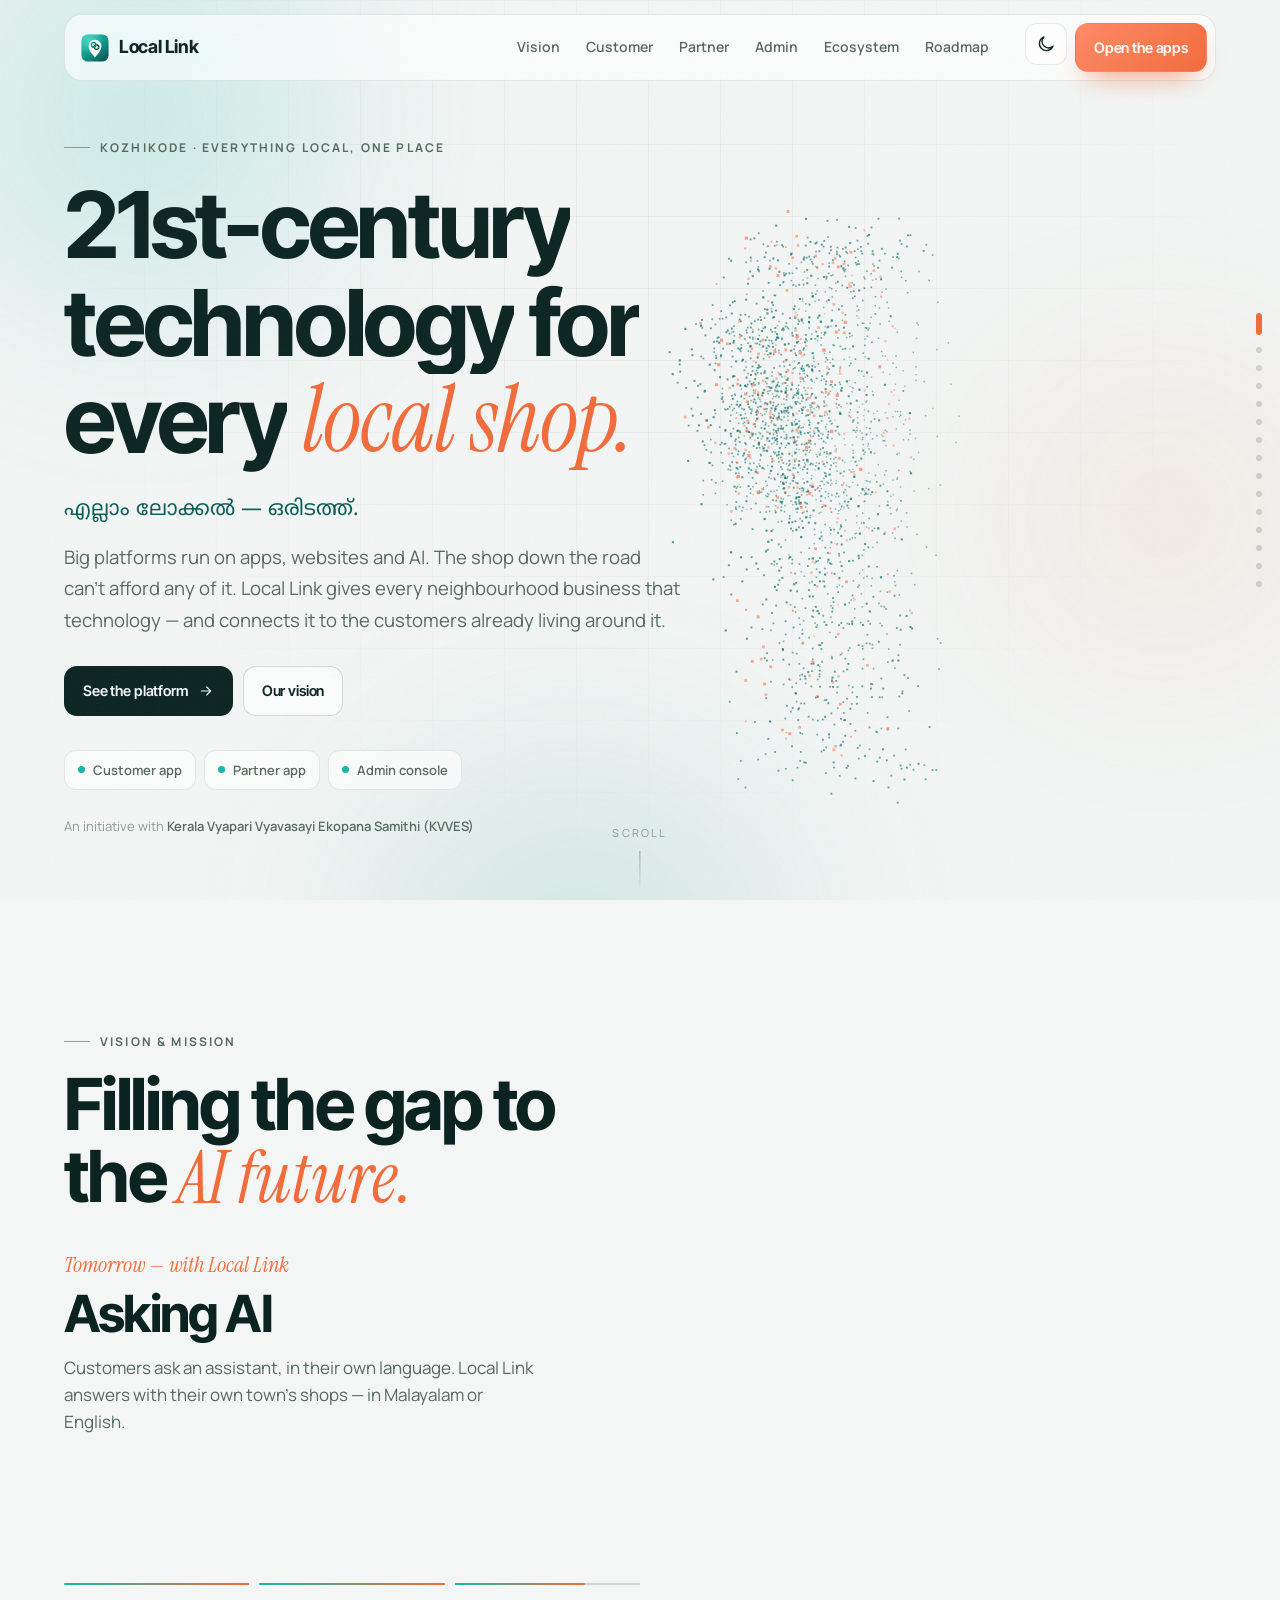
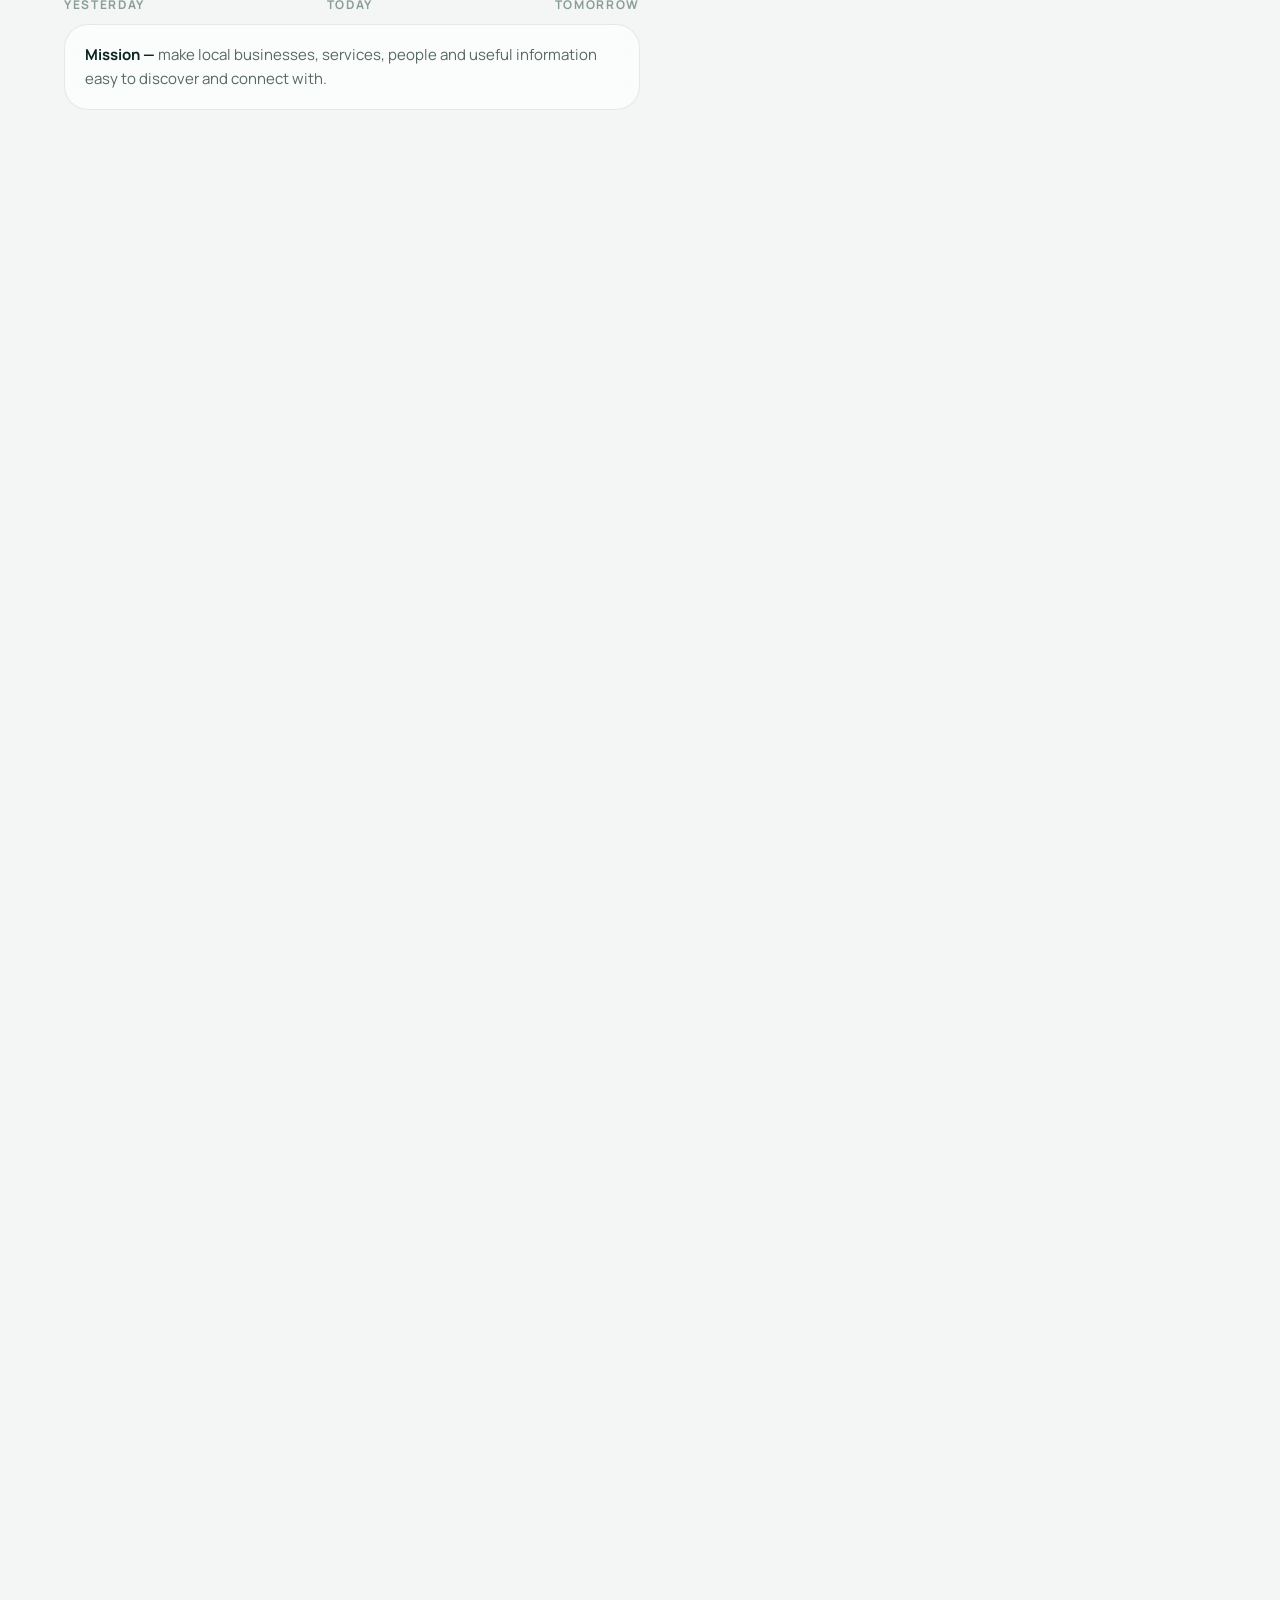
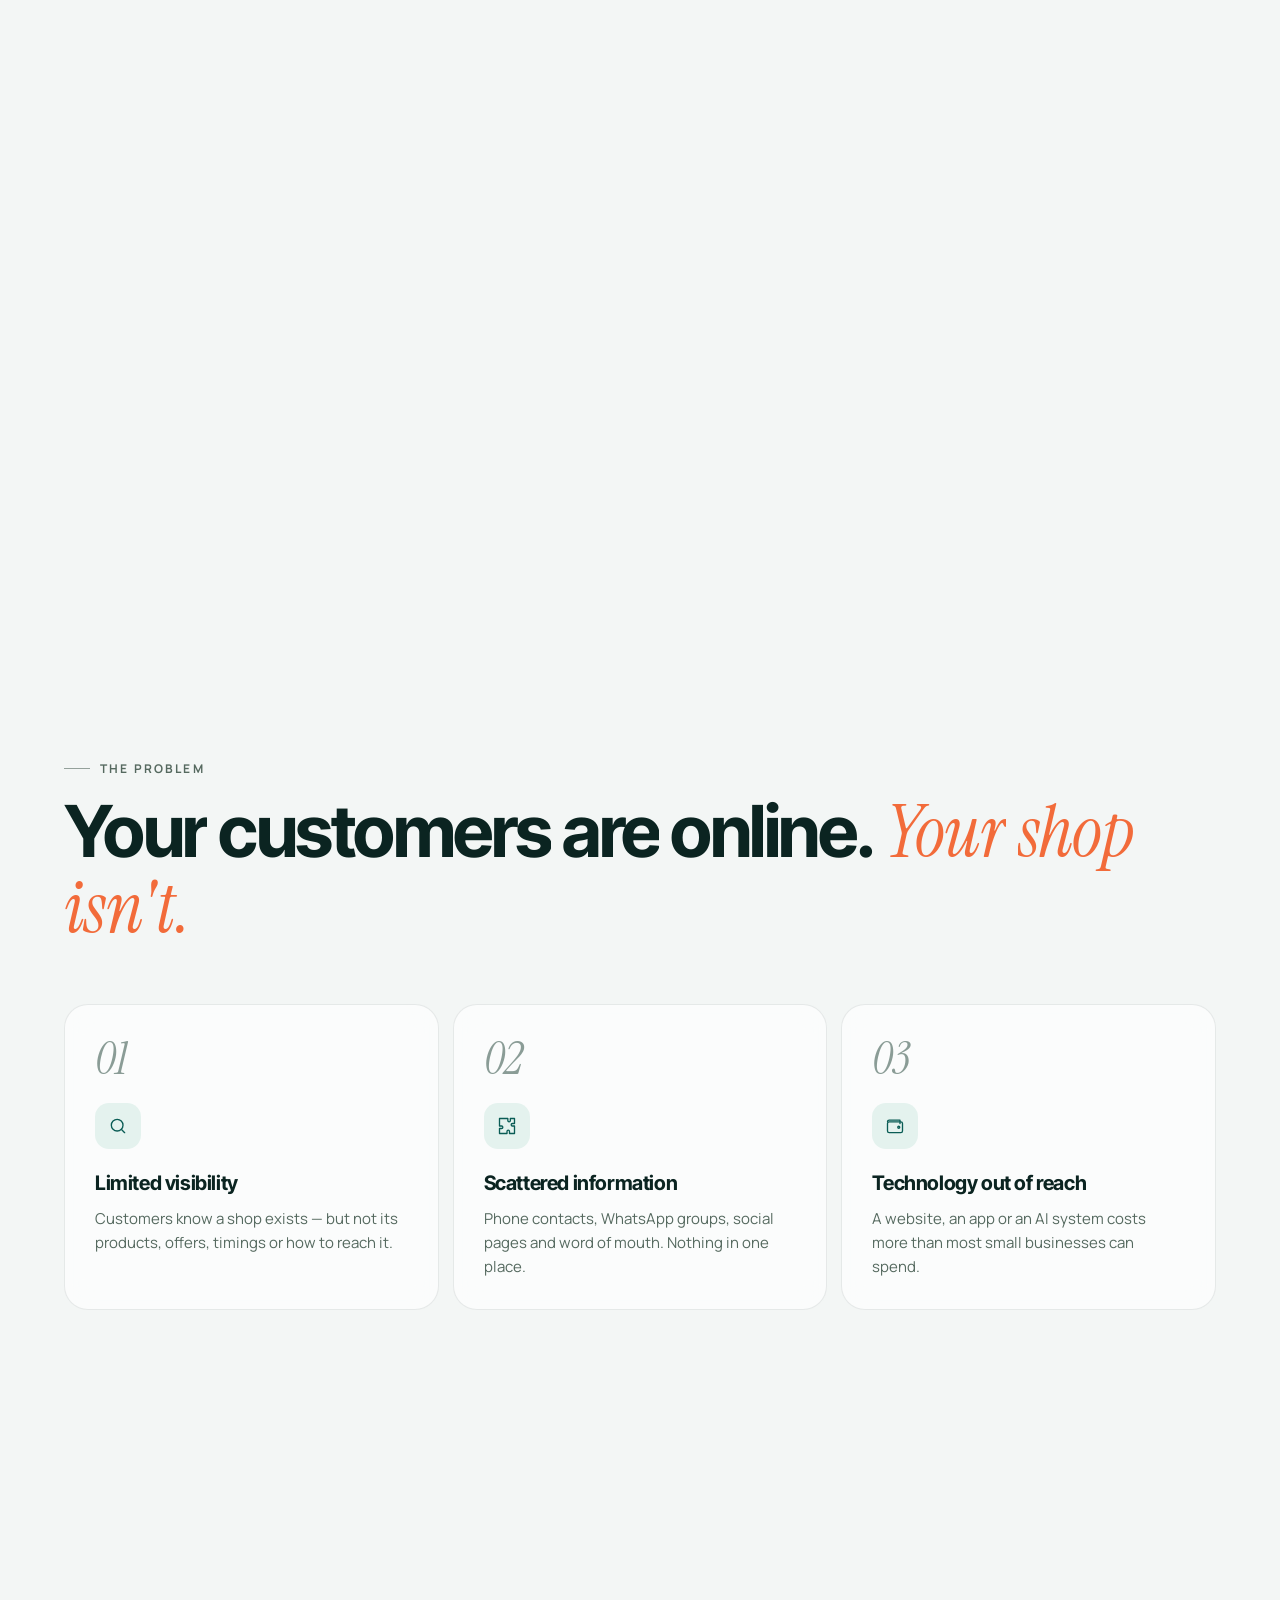
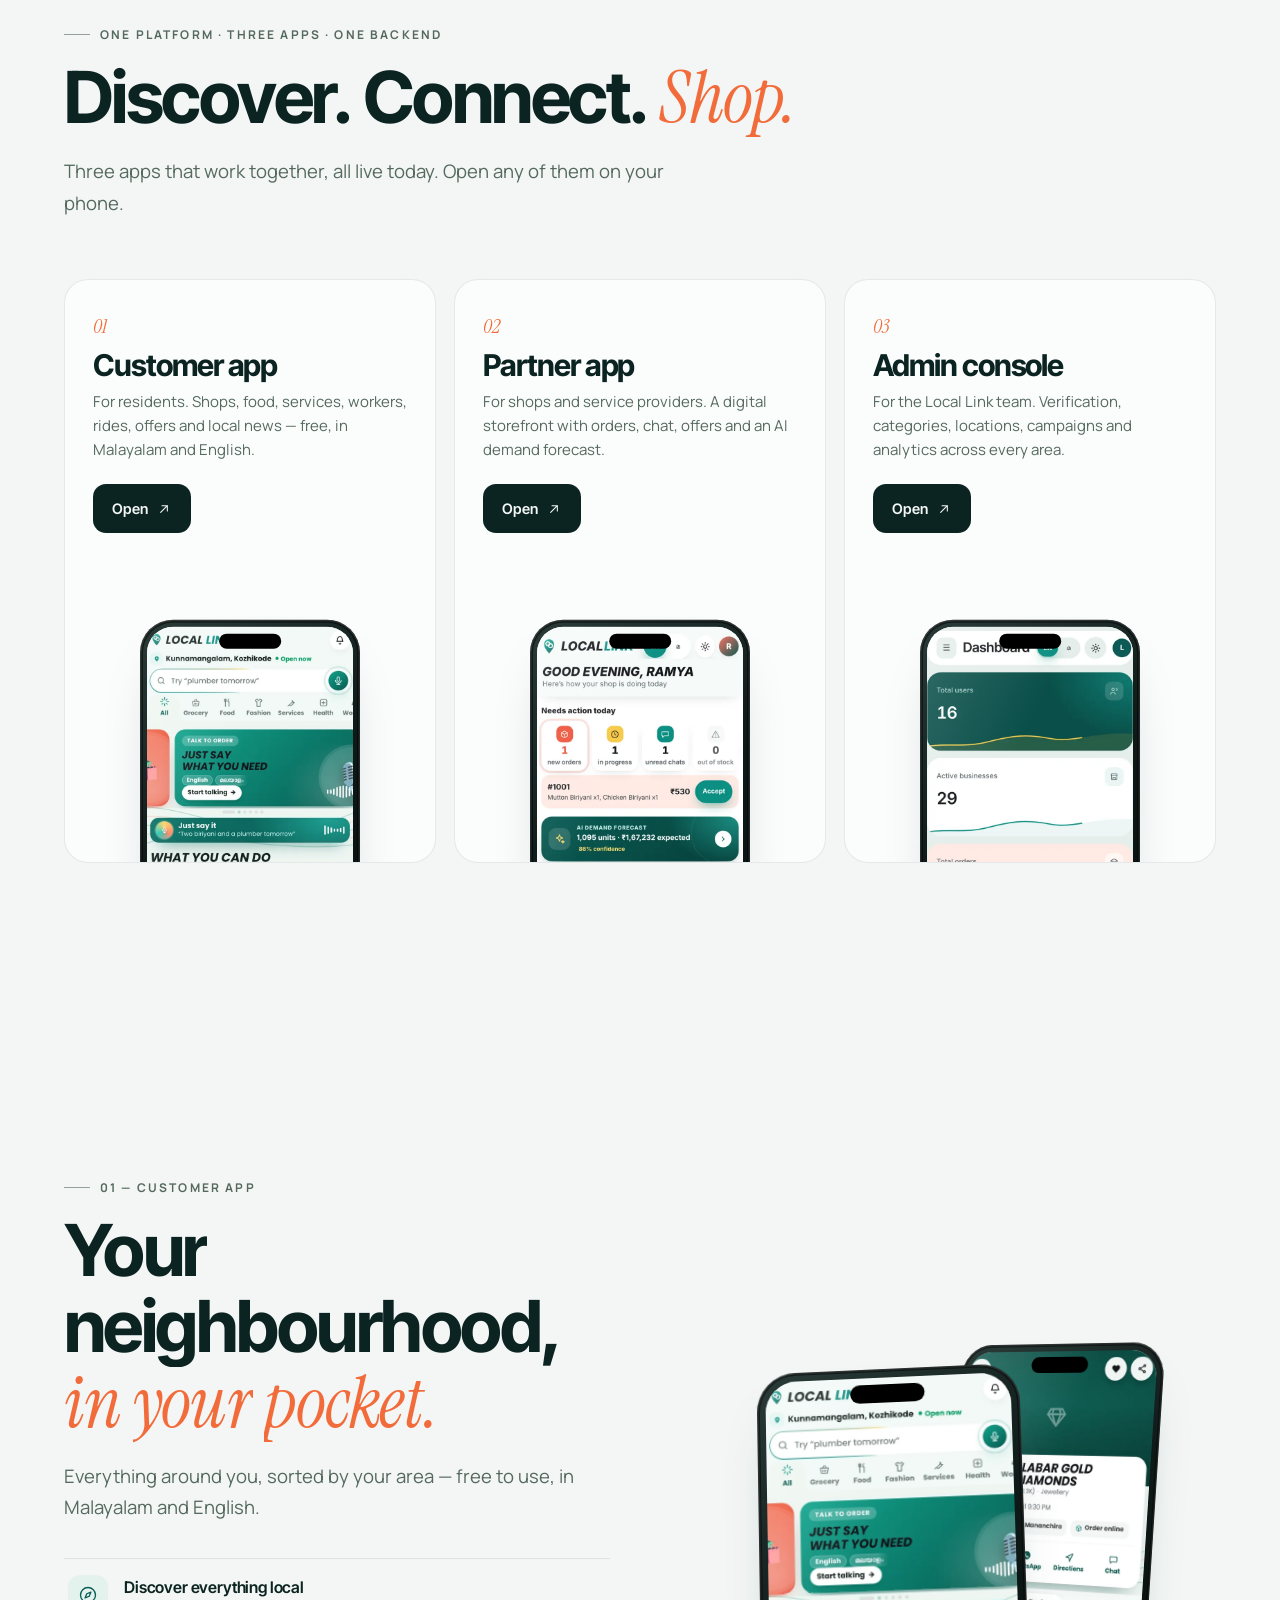
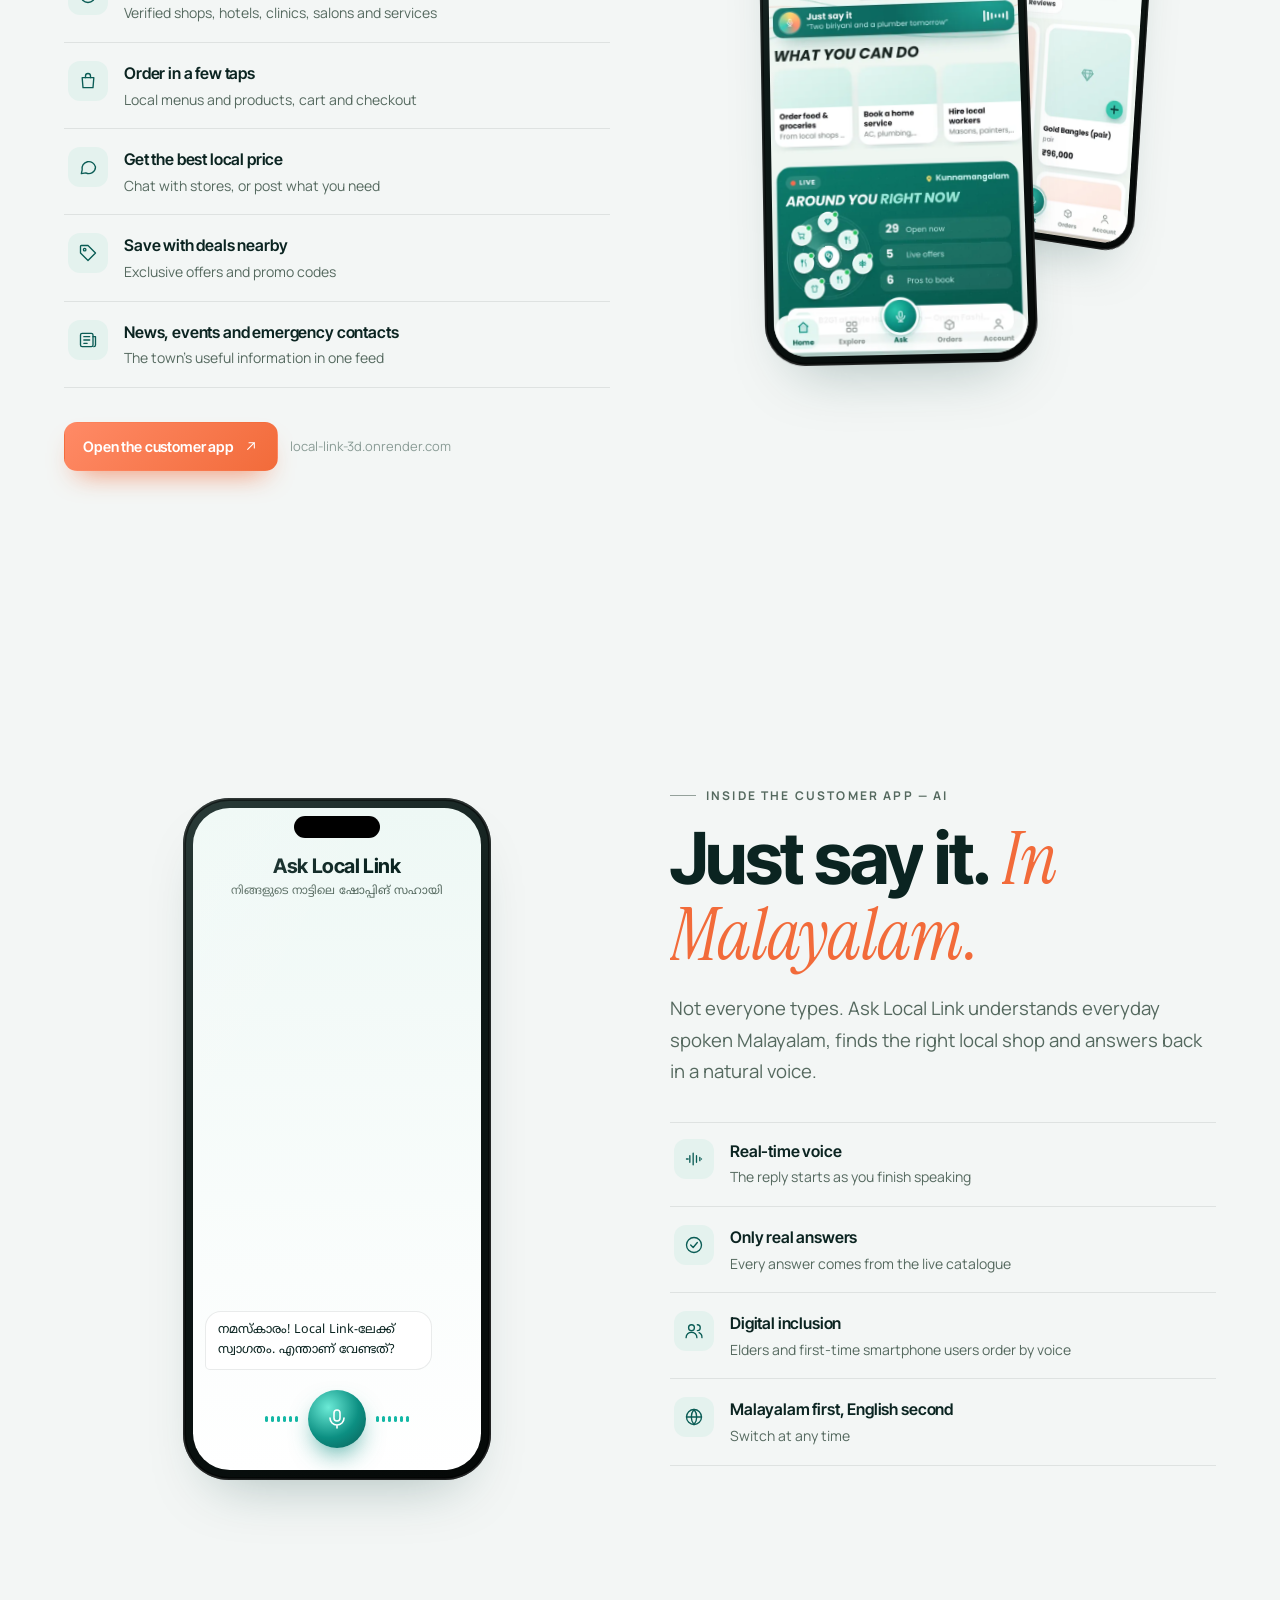
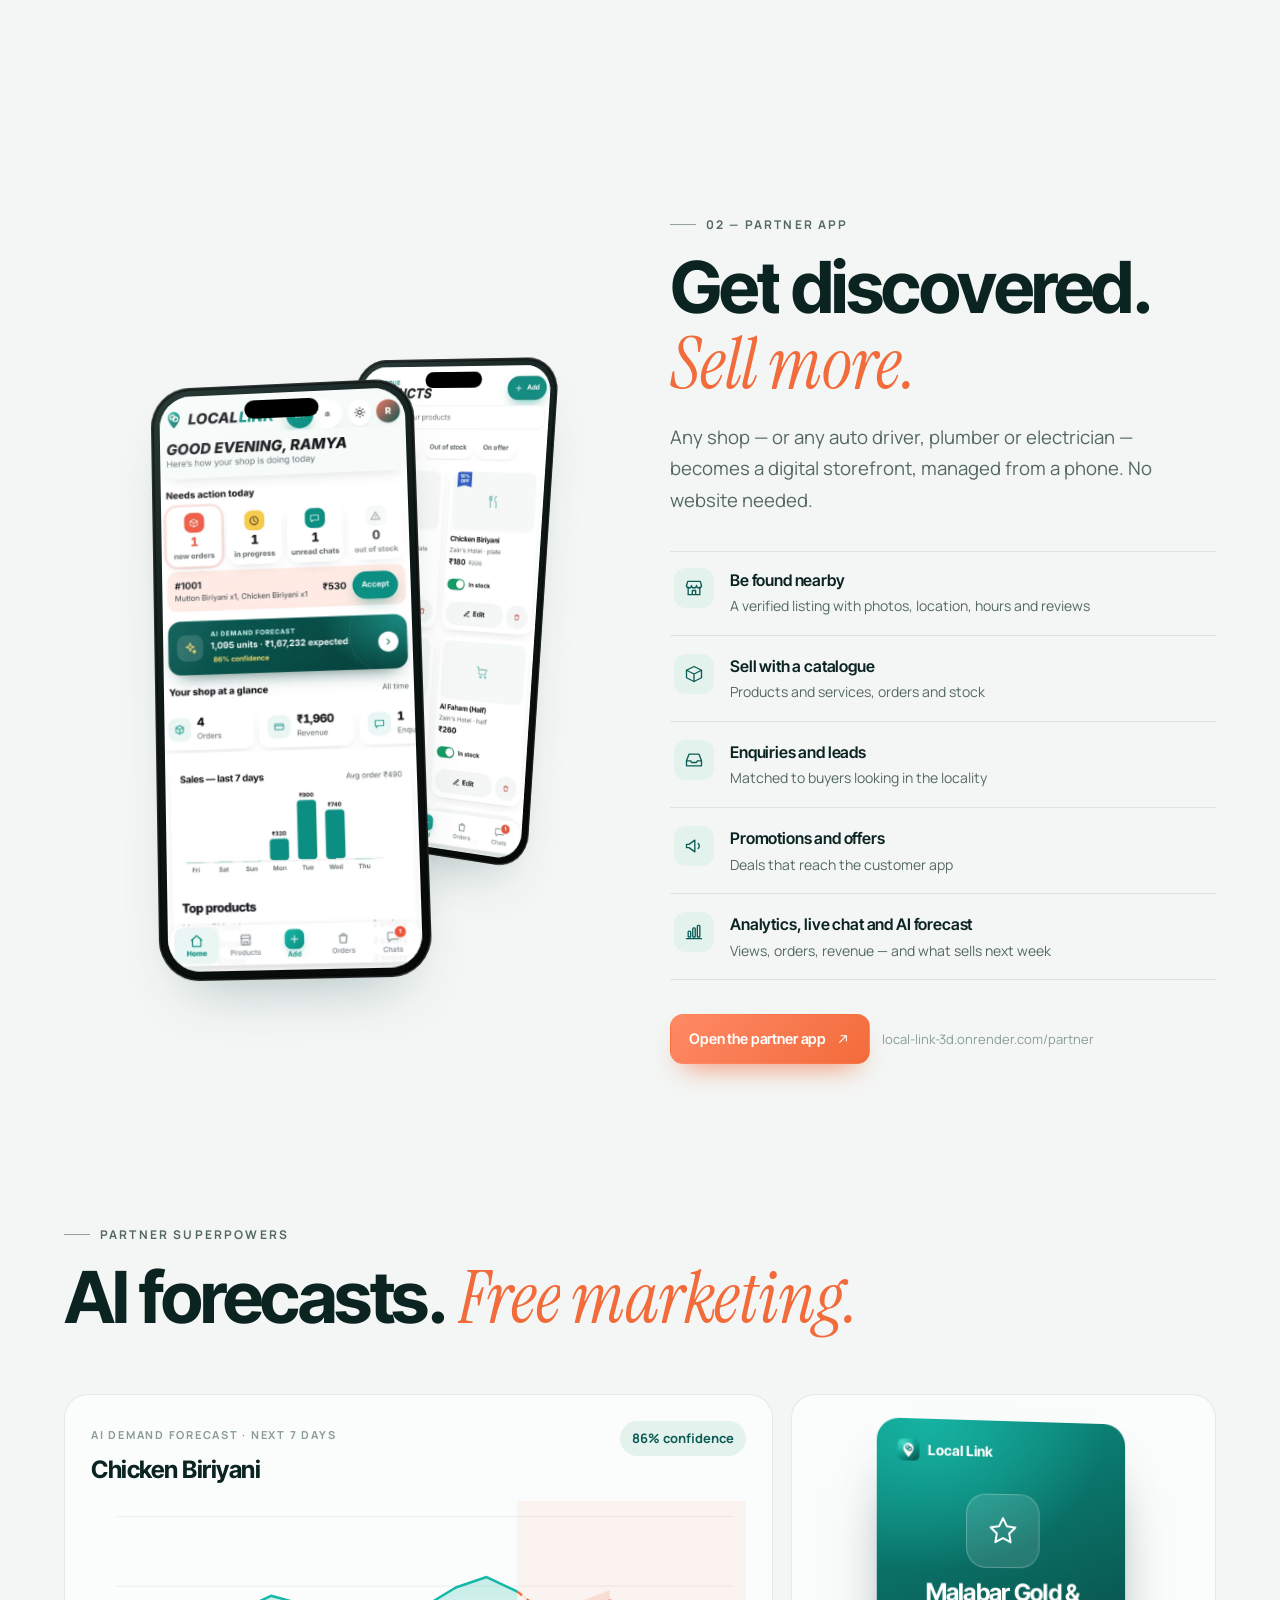
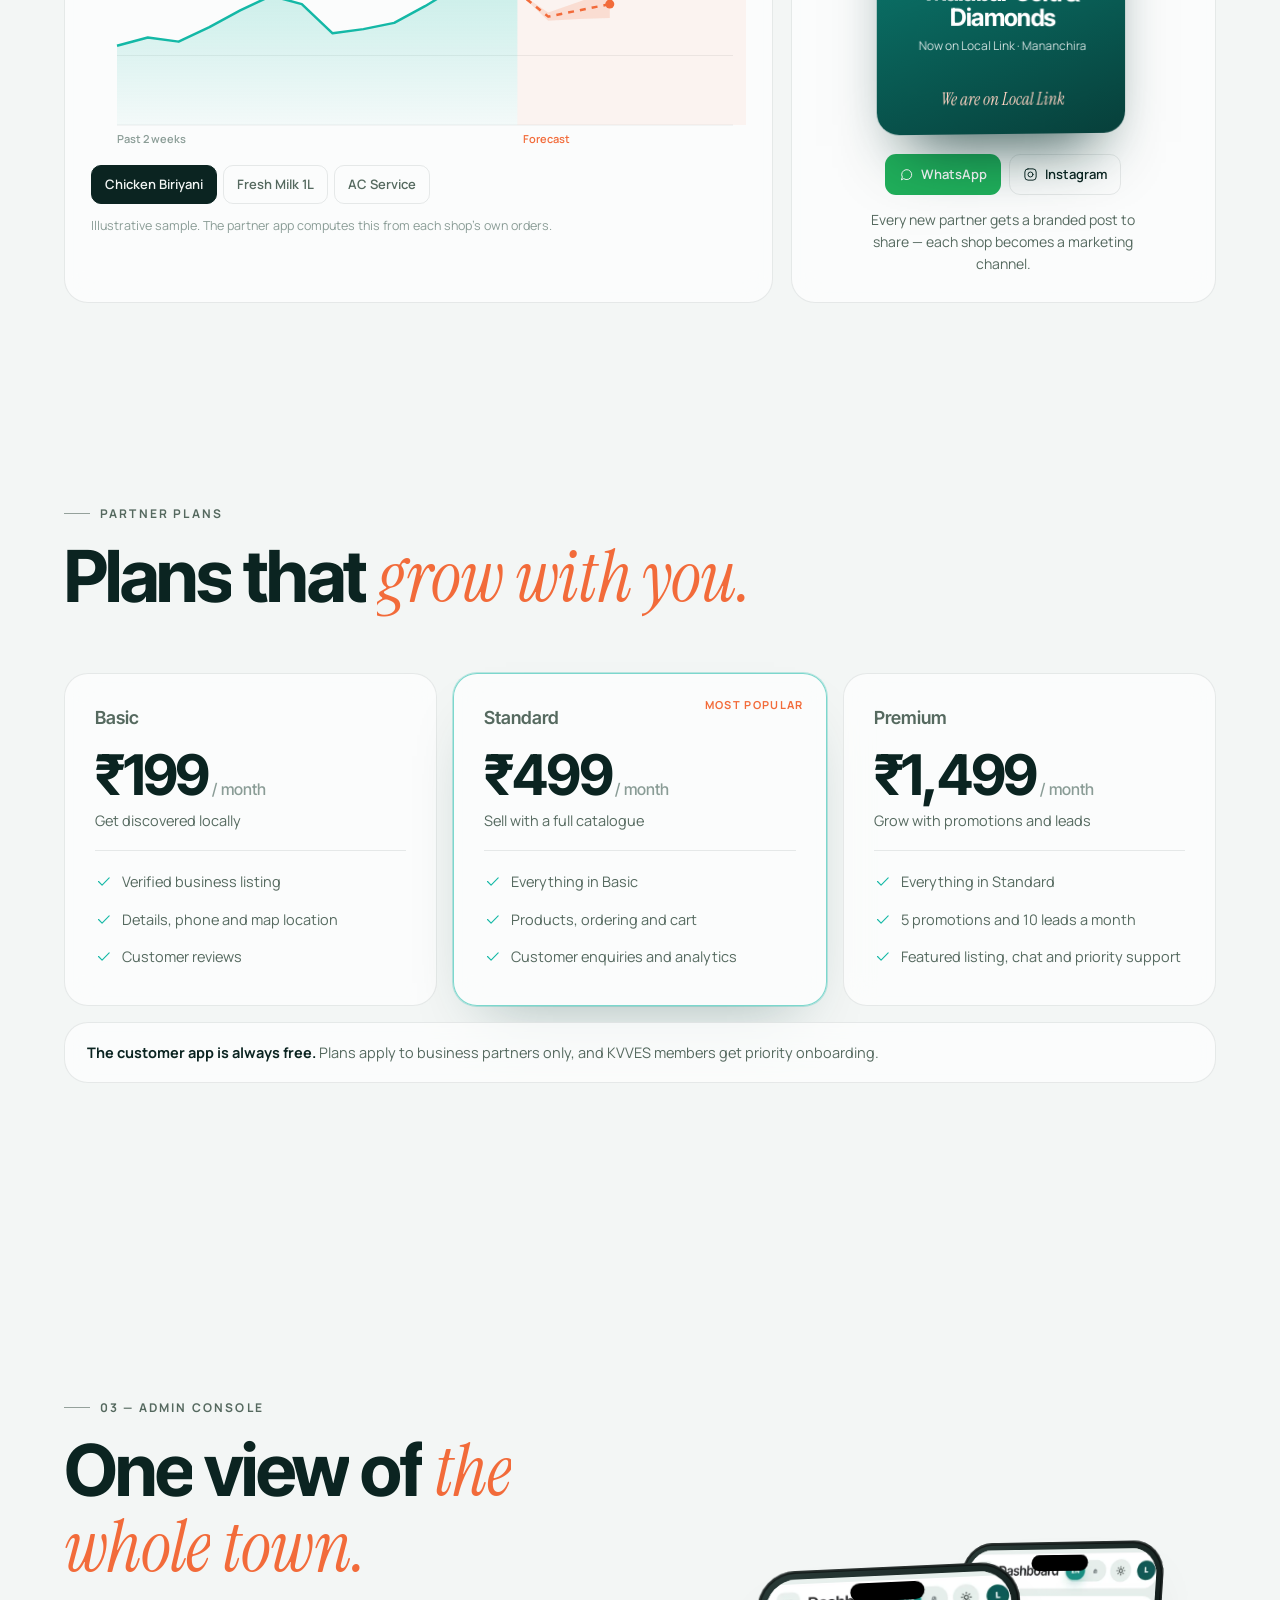
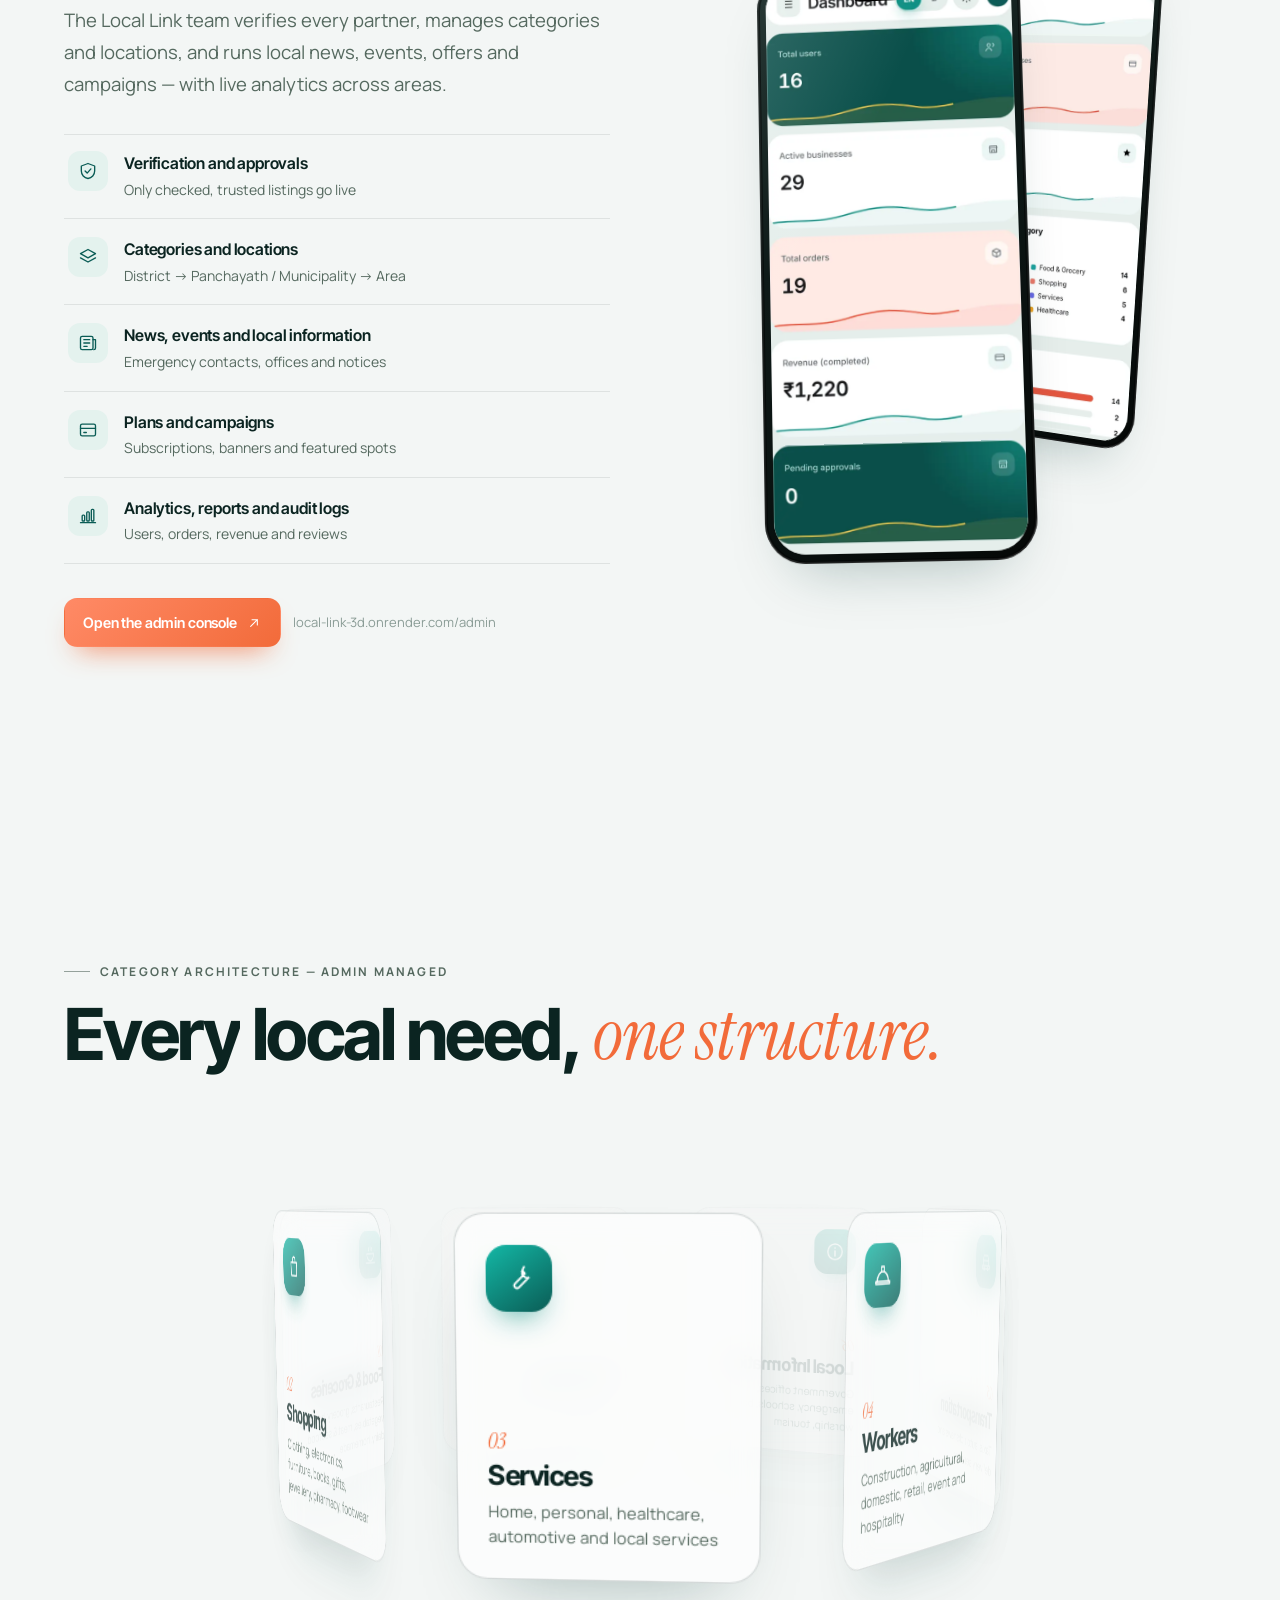
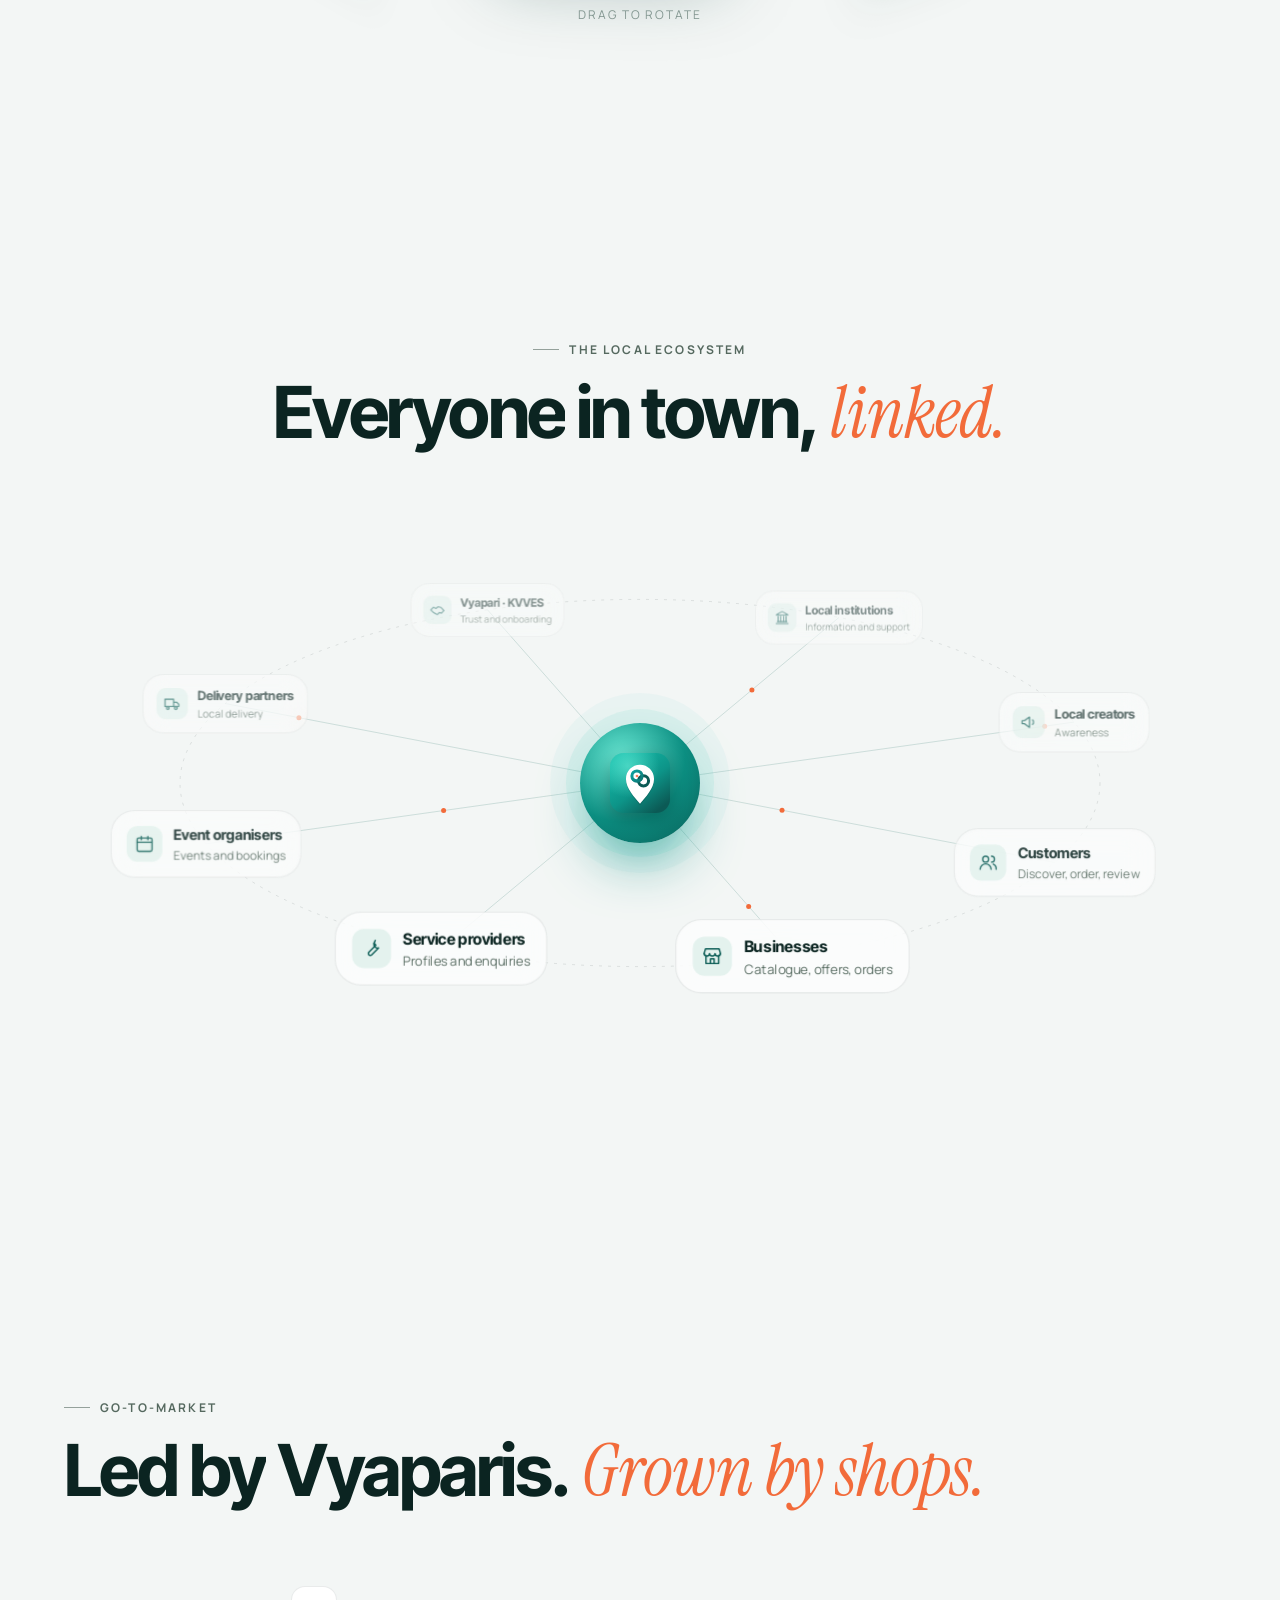
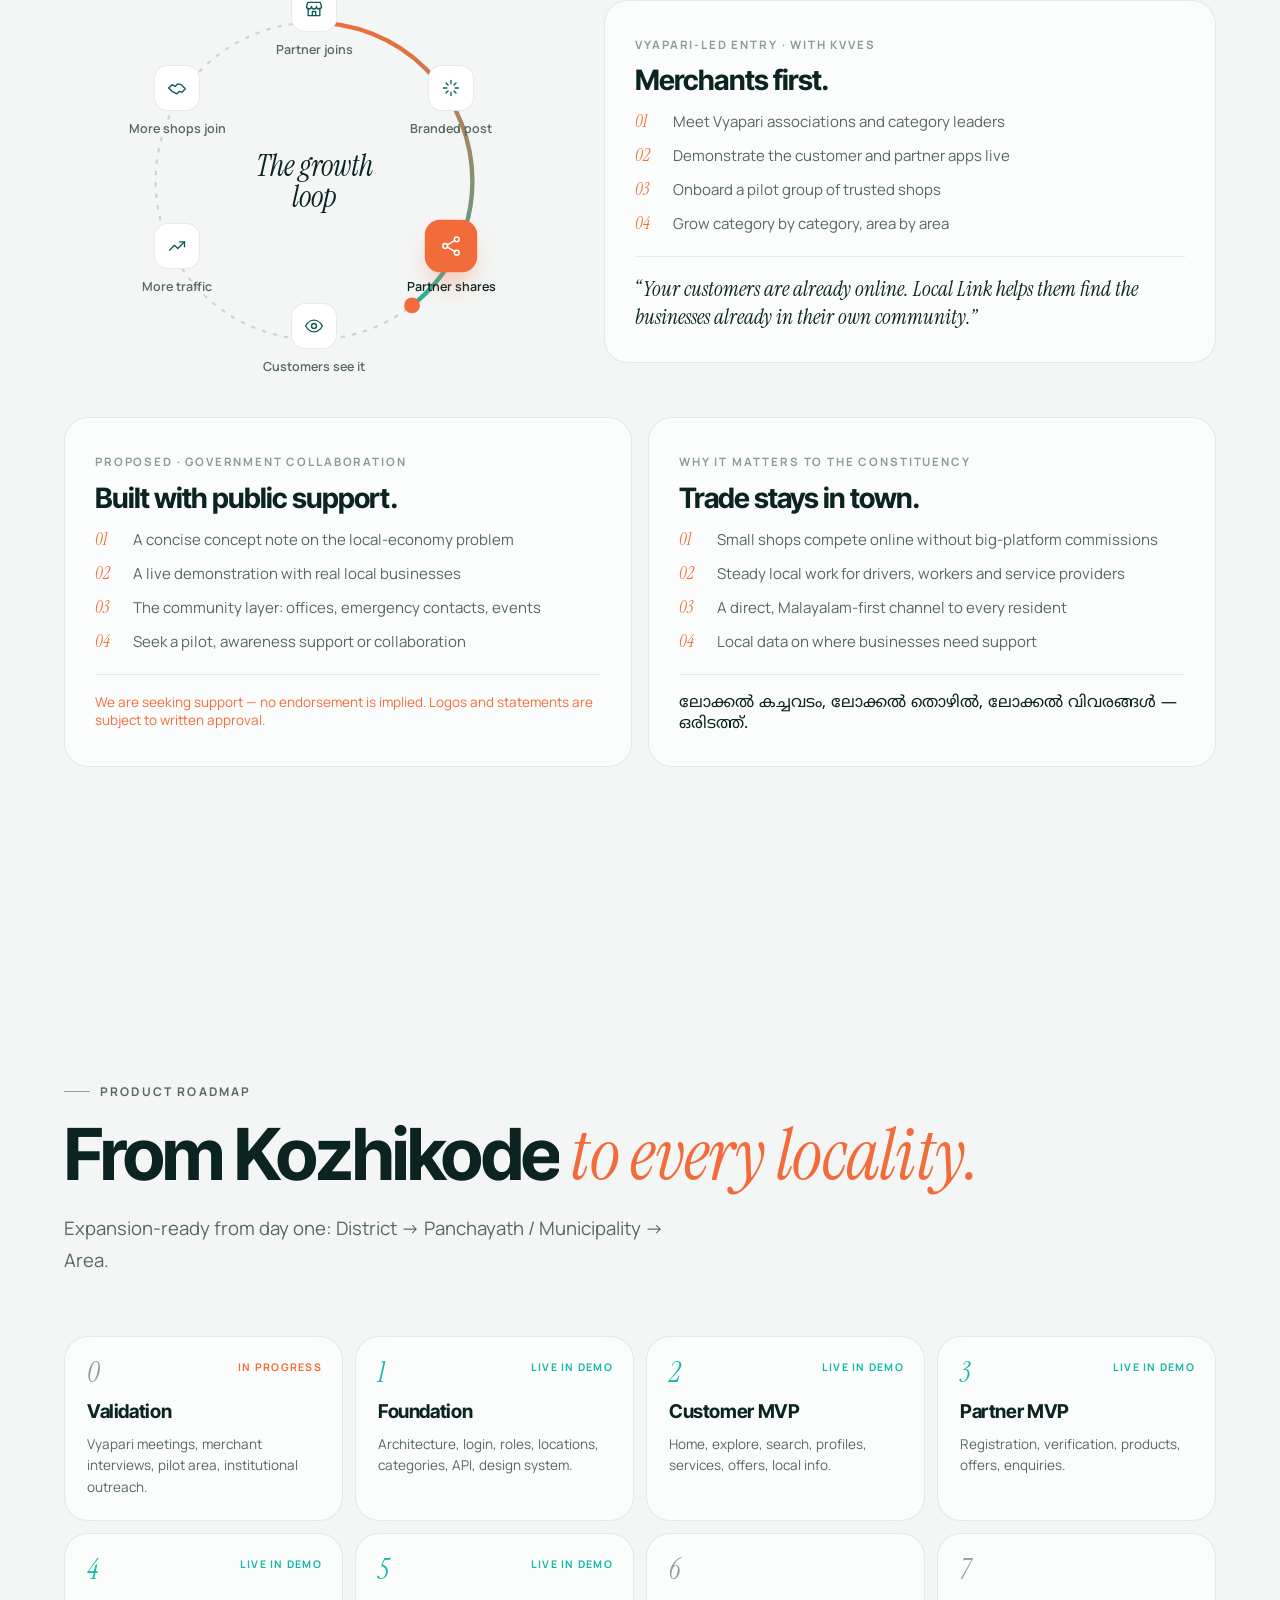
==== commit 8b972c89: "Pitch site v3: premium type, line icons, 3D particle hologram that morphs per section, themed phone " ====
--- a/public/pitch/index.html
+++ b/public/pitch/index.html
@@ -1,608 +1,594 @@
 <!DOCTYPE html>
-<html lang="en">
+<html lang="en" data-theme="light">
 <head>
 <meta charset="utf-8" />
 <meta name="viewport" content="width=device-width, initial-scale=1" />
 <title>Local Link — Everything Local. One Place.</title>
 <meta name="description" content="Local Link brings 21st-century technology to every local shop in Kozhikode — customer app, partner app and admin console, with a Malayalam AI assistant." />
-<meta name="theme-color" content="#0A5C55" />
 <link rel="icon" href="img/logo.svg" />
 <link rel="preconnect" href="https://fonts.googleapis.com" />
 <link rel="preconnect" href="https://fonts.gstatic.com" crossorigin />
-<link rel="stylesheet" href="https://fonts.googleapis.com/css2?family=Barlow+Condensed:ital,wght@1,700;1,800&family=Poppins:wght@400;500;600;700;800&family=Noto+Sans+Malayalam:wght@500;600;700&display=swap" />
+<link rel="stylesheet" href="https://fonts.googleapis.com/css2?family=Inter+Tight:wght@500;600;700;800&family=Instrument+Serif:ital@0;1&family=Manrope:wght@400;500;600;700&family=Noto+Sans+Malayalam:wght@500;600&display=swap" />
+<script>try{const t=localStorage.getItem('llp-theme')||(matchMedia('(prefers-color-scheme: dark)').matches?'dark':'light');document.documentElement.dataset.theme=t;}catch(e){}</script>
 <style>
 :root{
-  --deep:#0A5C55; --deeper:#06302C; --teal:#0C8F82; --teal2:#14B8A6; --mint:#E3F5F1; --mint2:#C9EEE6;
-  --cream:#FFF3E2; --coral:#F26B3A; --coral2:#FF7A59; --ink:#0E2A27; --ink2:#4A615D; --bg:#F5F8F7; --line:rgba(10,92,85,.12);
-  --spring:cubic-bezier(.34,1.56,.64,1); --ease:cubic-bezier(.22,1,.36,1);
-  --head:'Barlow Condensed',sans-serif; --body:'Poppins',system-ui,sans-serif; --ml:'Noto Sans Malayalam','Poppins',sans-serif;
+  --teal:#0C8F82; --teal2:#14B8A6; --mint:#7FE0CF; --deep:#0A5C55; --coral:#F26B3A; --coral2:#FF8A66;
+  --ease:cubic-bezier(.22,1,.36,1); --spring:cubic-bezier(.34,1.56,.64,1);
+  --display:'Inter Tight',system-ui,sans-serif; --serif:'Instrument Serif',Georgia,serif; --body:'Manrope',system-ui,sans-serif; --ml:'Noto Sans Malayalam',sans-serif;
 }
+[data-theme=light]{ --bg:#F3F6F5; --bg2:#E9F0EE; --surface:#FFFFFF; --glass:rgba(255,255,255,.66); --text:#0B2421; --muted:#55695F; --faint:#8A9C96; --line:rgba(11,36,33,.09); --line2:rgba(11,36,33,.16); --accent:#0A5C55; --chip:#E4F2EE; --shadow:0 30px 60px -32px rgba(10,60,55,.35); --frame:#0E1A18; }
+[data-theme=dark]{ --bg:#040B0A; --bg2:#081412; --surface:#0B1816; --glass:rgba(13,28,25,.62); --text:#ECF6F3; --muted:#9BB4AD; --faint:#6A827B; --line:rgba(255,255,255,.08); --line2:rgba(255,255,255,.16); --accent:#7FE0CF; --chip:rgba(127,224,207,.09); --shadow:0 30px 70px -30px rgba(0,0,0,.8); --frame:#1A2A27; }
 *{box-sizing:border-box;margin:0;padding:0}
 html{scroll-behavior:smooth;-webkit-text-size-adjust:100%}
-body{font-family:var(--body);color:var(--ink);background:var(--bg);overflow-x:hidden;line-height:1.55}
-img{display:block;max-width:100%}
-a{color:inherit;text-decoration:none}
+body{font-family:var(--body);color:var(--text);background:var(--bg);overflow-x:hidden;line-height:1.6;transition:background .6s var(--ease),color .6s var(--ease)}
+img{display:block;max-width:100%} a{color:inherit;text-decoration:none} button{font:inherit;color:inherit}
 .ml{font-family:var(--ml)}
-.wrap{width:min(1180px,92vw);margin:0 auto}
-h1,h2,.h{font-family:var(--head);font-style:italic;font-weight:800;text-transform:uppercase;letter-spacing:.2px;line-height:.92}
-h2{font-size:clamp(40px,6.2vw,82px)}
-.eyebrow{display:inline-flex;align-items:center;gap:8px;font-size:12px;font-weight:700;letter-spacing:1.6px;text-transform:uppercase;color:var(--teal);background:var(--mint);padding:7px 12px;border-radius:999px}
-.eyebrow i{width:7px;height:7px;border-radius:50%;background:var(--coral);animation:ping 1.8s infinite}
-@keyframes ping{0%{box-shadow:0 0 0 0 rgba(242,107,58,.6)}70%,100%{box-shadow:0 0 0 9px rgba(242,107,58,0)}}
-.lead{font-size:clamp(16px,1.6vw,19px);color:var(--ink2);max-width:660px}
-.hl{color:var(--coral)}
-section{position:relative;padding:clamp(80px,11vw,140px) 0}
-.dark{background:radial-gradient(1200px 600px at 80% -10%,#0E7C71 0%,transparent 60%),linear-gradient(160deg,var(--deep),var(--deeper));color:#fff}
-.dark .lead{color:#BFE5DE} .dark .eyebrow{background:rgba(255,255,255,.08);color:#7FE0CF}
-.white{background:#fff}
-.rv{opacity:0;transform:translateY(36px);transition:opacity .9s var(--ease),transform .9s var(--ease)}
-.rv.in{opacity:1;transform:none}
+.wrap{width:min(1200px,90vw);margin:0 auto;position:relative}
+h1,h2,h3{font-family:var(--display);font-weight:700;letter-spacing:-.035em;line-height:1}
+h2{font-size:clamp(38px,5.6vw,76px)}
+.serif{font-family:var(--serif);font-weight:400;font-style:italic;letter-spacing:-.01em;color:var(--coral)}
+.kick{display:inline-flex;align-items:center;gap:10px;font-size:12px;font-weight:700;letter-spacing:.18em;text-transform:uppercase;color:var(--muted)}
+.kick::before{content:"";width:26px;height:1px;background:currentColor;opacity:.6}
+.lead{font-size:clamp(16px,1.45vw,19px);color:var(--muted);max-width:620px;line-height:1.7}
+section{position:relative;padding:clamp(90px,12vw,160px) 0}
+.ic{width:20px;height:20px;stroke:currentColor;fill:none;stroke-width:1.6;stroke-linecap:round;stroke-linejoin:round;flex:none}
+
+/* background layers */
+#bg{position:fixed;inset:0;z-index:-2;pointer-events:none;overflow:hidden}
+#bg i{position:absolute;border-radius:50%;filter:blur(90px);opacity:.55;animation:drift 26s ease-in-out infinite alternate}
+#bg i:nth-child(1){width:46vw;height:46vw;left:-12vw;top:-14vw;background:radial-gradient(circle,rgba(20,184,166,.45),transparent 65%)}
+#bg i:nth-child(2){width:38vw;height:38vw;right:-10vw;top:30vh;background:radial-gradient(circle,rgba(242,107,58,.22),transparent 65%);animation-delay:-8s}
+#bg i:nth-child(3){width:50vw;height:50vw;left:20vw;bottom:-30vw;background:radial-gradient(circle,rgba(12,143,130,.35),transparent 65%);animation-delay:-15s}
+[data-theme=dark] #bg i{opacity:.4}
+@keyframes drift{to{transform:translate(6vw,4vh) scale(1.12)}}
+#grid{position:fixed;inset:0;z-index:-2;pointer-events:none;background-image:linear-gradient(var(--line) 1px,transparent 1px),linear-gradient(90deg,var(--line) 1px,transparent 1px);background-size:72px 72px;mask-image:radial-gradient(ellipse at 50% 30%,#000 10%,transparent 70%);-webkit-mask-image:radial-gradient(ellipse at 50% 30%,#000 10%,transparent 70%);opacity:.55}
+#holo{position:fixed;inset:0;width:100vw;height:100vh;z-index:-1;pointer-events:none}
+.grain{position:fixed;inset:0;z-index:100;pointer-events:none;opacity:.05;background-image:url("data:image/svg+xml,%3Csvg xmlns='http://www.w3.org/2000/svg' width='160' height='160'%3E%3Cfilter id='n'%3E%3CfeTurbulence type='fractalNoise' baseFrequency='.9' numOctaves='2'/%3E%3C/filter%3E%3Crect width='100%25' height='100%25' filter='url(%23n)'/%3E%3C/svg%3E")}
+
+/* reveal */
+.rv{opacity:0;transform:translateY(40px);filter:blur(6px);transition:opacity 1s var(--ease),transform 1s var(--ease),filter 1s var(--ease)}
+.rv.in{opacity:1;transform:none;filter:none}
 .d1{transition-delay:.08s}.d2{transition-delay:.16s}.d3{transition-delay:.24s}.d4{transition-delay:.32s}
-.mt{margin-top:16px}
+.split .w{display:inline-block;overflow:hidden;vertical-align:top;padding-bottom:.06em}
+.split .w>span{display:inline-block;transform:translateY(105%);transition:transform 1.1s var(--ease)}
+.split.in .w>span{transform:none}
 
 /* nav */
-.nav{position:fixed;inset:12px 0 auto;z-index:50;pointer-events:none}
-.nav .wrap{display:flex;align-items:center;justify-content:space-between;gap:12px;pointer-events:auto;background:rgba(255,255,255,.75);backdrop-filter:blur(16px) saturate(1.4);-webkit-backdrop-filter:blur(16px) saturate(1.4);border:1px solid rgba(255,255,255,.6);border-radius:18px;padding:9px 10px 9px 14px;box-shadow:0 12px 30px -18px rgba(6,48,44,.45)}
-.brand{display:flex;align-items:center;gap:9px;font-family:var(--head);font-style:italic;font-weight:800;font-size:23px;color:var(--deep)}
-.brand img{width:30px;height:30px}
-.nav ul{display:none;list-style:none;gap:20px;font-size:14px;font-weight:600;color:var(--ink2)}
-.nav ul a:hover{color:var(--teal)}
-@media(min-width:1000px){.nav ul{display:flex}}
-.btn{display:inline-flex;align-items:center;gap:8px;font-weight:700;font-size:14px;border-radius:14px;padding:12px 17px;border:0;cursor:pointer;transition:transform .25s var(--spring),box-shadow .25s;white-space:nowrap}
-.btn:hover{transform:translateY(-2px)} .btn:active{transform:scale(.96)}
-.btn.p{background:linear-gradient(135deg,var(--coral2),var(--coral));color:#fff;box-shadow:0 12px 24px -12px rgba(242,107,58,.8)}
-.btn.g{background:rgba(255,255,255,.12);color:#fff;border:1px solid rgba(255,255,255,.25)}
-.btn.t{background:var(--deep);color:#fff;box-shadow:0 12px 24px -14px rgba(10,92,85,.9)}
-.btn.o{background:#fff;color:var(--deep);border:1px solid var(--line)}
-.btn svg{width:17px;height:17px}
-.prog{position:fixed;left:0;top:0;height:3px;background:linear-gradient(90deg,var(--teal2),var(--coral));z-index:60;width:0}
-.shimmer{position:relative;overflow:hidden}
-.shimmer::after{content:"";position:absolute;top:0;left:-60%;width:40%;height:100%;background:linear-gradient(100deg,transparent,rgba(255,255,255,.55),transparent);transform:skewX(-20deg);animation:sh 3.2s infinite}
-@keyframes sh{60%,100%{left:130%}}
+.nav{position:fixed;inset:14px 0 auto;z-index:60}
+.nav .wrap{display:flex;align-items:center;gap:14px;background:var(--glass);backdrop-filter:blur(18px) saturate(1.5);-webkit-backdrop-filter:blur(18px) saturate(1.5);border:1px solid var(--line);border-radius:18px;padding:8px 8px 8px 16px}
+.brand{display:flex;align-items:center;gap:10px;font-family:var(--display);font-weight:700;font-size:18px;letter-spacing:-.02em}
+.brand img{width:28px;height:28px}
+.nav ul{display:none;list-style:none;gap:26px;margin-left:auto;font-size:14px;font-weight:600;color:var(--muted)}
+.nav ul a{transition:color .2s} .nav ul a:hover{color:var(--text)}
+@media(min-width:1040px){.nav ul{display:flex}}
+.nav .r{display:flex;gap:8px;margin-left:auto} @media(min-width:1040px){.nav .r{margin-left:22px}}
+.tgl{width:42px;height:42px;border-radius:12px;border:1px solid var(--line);background:var(--surface);display:grid;place-items:center;cursor:pointer;transition:transform .3s var(--spring)}
+.tgl:hover{transform:rotate(-12deg)}
+.tgl .sun{display:none} [data-theme=dark] .tgl .sun{display:block} [data-theme=dark] .tgl .moon{display:none}
+.btn{display:inline-flex;align-items:center;gap:9px;font-family:var(--display);font-weight:600;font-size:14.5px;letter-spacing:-.01em;border-radius:13px;padding:12px 18px;border:1px solid transparent;cursor:pointer;transition:transform .3s var(--spring),box-shadow .3s,background .3s;white-space:nowrap}
+.btn:hover{transform:translateY(-2px)}
+.btn.p{background:var(--text);color:var(--bg)}
+.btn.c{background:linear-gradient(135deg,var(--coral2),var(--coral));color:#fff;box-shadow:0 14px 28px -14px rgba(242,107,58,.9)}
+.btn.o{border-color:var(--line2);background:var(--glass);backdrop-filter:blur(10px)}
+.btn .ic{width:16px;height:16px}
+.prog{position:fixed;left:0;top:0;height:2px;background:linear-gradient(90deg,var(--teal2),var(--coral));z-index:70;width:0}
 
 /* HERO */
-.hero{min-height:100svh;display:flex;align-items:center;padding:110px 0 70px;overflow:hidden}
-#net{position:absolute;inset:0;width:100%;height:100%}
-.hero .wrap{position:relative;display:grid;gap:34px;align-items:center}
-@media(min-width:1000px){.hero .wrap{grid-template-columns:1.05fr .95fr}}
-.hero h1{font-size:clamp(50px,7.4vw,92px);margin:18px 0 14px}
-@media(min-width:1000px){.hero h1{font-size:clamp(58px,5.6vw,84px)}}
-.hero h1 .o{display:block;-webkit-text-stroke:2px #7FE0CF;color:transparent}
-.hero .mlh{font-size:clamp(18px,2.2vw,24px);font-weight:600;color:#FFD2BF;margin-bottom:12px}
-.hero .cta{display:flex;flex-wrap:wrap;gap:10px;margin-top:26px}
-.assoc{display:flex;align-items:center;gap:10px;margin-top:24px;font-size:13px;color:#BFE5DE}
-.assoc b{color:#fff}
-/* 3D app trio */
-.trio{position:relative;height:clamp(440px,60vw,600px);perspective:1600px}
-.tph{position:absolute;top:50%;left:50%;width:clamp(150px,18vw,215px);aspect-ratio:9/19.5;border-radius:28px;padding:6px;background:linear-gradient(160deg,#1C3B37,#0B1F1C);box-shadow:0 40px 70px -20px rgba(0,0,0,.65),inset 0 0 0 1px rgba(255,255,255,.14);transition:transform 1.1s var(--ease);transform-style:preserve-3d;cursor:pointer}
-.tph img{width:100%;height:100%;object-fit:cover;object-position:top;border-radius:23px}
-.tph::after{content:"";position:absolute;inset:6px;border-radius:23px;background:linear-gradient(115deg,rgba(255,255,255,.22),transparent 40%);pointer-events:none}
-.tph .lbl{position:absolute;left:50%;bottom:-38px;transform:translateX(-50%);white-space:nowrap;font-size:12.5px;font-weight:700;color:#D9F3EE;display:flex;gap:6px;align-items:center}
-.tph .lbl i{width:8px;height:8px;border-radius:50%;background:var(--coral)}
-.badge3{position:absolute;padding:9px 13px;border-radius:14px;background:rgba(255,255,255,.95);color:var(--ink);font-size:12.5px;font-weight:700;box-shadow:0 20px 30px -16px rgba(0,0,0,.5);display:flex;align-items:center;gap:8px;animation:float 5s ease-in-out infinite;z-index:5}
-.badge3 em{font-style:normal;font-size:16px}
-@keyframes float{50%{transform:translateY(-12px)}}
-
-/* evolution (sticky scrolly) */
-.evo{height:300vh;padding:0}
-.evo .pin{position:sticky;top:0;height:100svh;display:flex;align-items:center;overflow:hidden}
-.evo .wrap{display:grid;gap:30px;align-items:center}
-@media(min-width:1000px){.evo .wrap{grid-template-columns:.85fr 1.15fr}}
-.eras{position:relative;height:clamp(330px,42vw,420px);perspective:1400px}
-.era{position:absolute;inset:0;margin:auto;width:min(420px,86vw);height:clamp(300px,38vw,380px);border-radius:30px;padding:28px;display:flex;flex-direction:column;justify-content:space-between;transition:transform .9s var(--ease),opacity .9s var(--ease),filter .9s;transform-origin:50% 120%;box-shadow:0 40px 70px -30px rgba(6,48,44,.55)}
-.era .em{font-size:58px;line-height:1}
-.era small{font-weight:700;letter-spacing:1.6px;text-transform:uppercase;font-size:12px}
-.era h3{font-family:var(--head);font-style:italic;font-size:44px;text-transform:uppercase;line-height:.95;margin:6px 0}
-.era p{font-size:15px}
-.era.y{background:linear-gradient(160deg,#fff,#F0E9DE);color:var(--ink)} .era.y small{color:#9A7B55}
-.era.t{background:linear-gradient(160deg,#fff,var(--mint));color:var(--ink)} .era.t small{color:var(--teal)}
-.era.f{background:linear-gradient(160deg,var(--deep),#0E7C71);color:#fff} .era.f small{color:#FFB79C} .era.f p{color:#C7ECE5}
-.era .gap{position:absolute;right:18px;top:18px;font-size:11px;font-weight:800;color:#fff;background:var(--coral);padding:6px 10px;border-radius:999px;opacity:0;transition:opacity .5s .4s}
-.era.on .gap{opacity:1}
-.evline{display:flex;gap:8px;margin-top:22px}
-.evline span{flex:1;height:5px;border-radius:4px;background:var(--line);overflow:hidden;position:relative}
-.evline span i{position:absolute;inset:0;background:linear-gradient(90deg,var(--teal2),var(--coral));transform:scaleX(0);transform-origin:left;transition:transform .3s}
-.evq{margin-top:22px;padding:18px 20px;border-left:4px solid var(--coral);background:#fff;border-radius:0 18px 18px 0;font-weight:600;font-size:17px;color:var(--deep)}
+.hero{min-height:100svh;display:flex;align-items:center;padding:130px 0 80px}
+.hero .wrap{display:grid;align-items:center}
+@media(min-width:1040px){.hero .wrap{grid-template-columns:1.1fr .9fr}}
+.hero h1{font-size:clamp(48px,7.2vw,104px);margin:22px 0 22px}
+.hero .mlh{font-size:clamp(17px,1.8vw,21px);color:var(--accent);margin-bottom:14px}
+.hero .cta{display:flex;flex-wrap:wrap;gap:10px;margin-top:30px}
+.applinks{display:flex;flex-wrap:wrap;gap:8px;margin-top:34px}
+.applinks a{display:inline-flex;align-items:center;gap:8px;padding:9px 13px;border-radius:12px;border:1px solid var(--line);background:var(--glass);font-size:13px;font-weight:600;color:var(--muted);transition:all .3s var(--ease)}
+.applinks a:hover{color:var(--text);border-color:var(--line2);transform:translateY(-2px)}
+.applinks a .dot{width:7px;height:7px;border-radius:50%;background:var(--teal2);box-shadow:0 0 0 0 rgba(20,184,166,.6);animation:live 2s infinite}
+@keyframes live{70%{box-shadow:0 0 0 7px rgba(20,184,166,0)}100%{box-shadow:0 0 0 0 rgba(20,184,166,0)}}
+.assoc{margin-top:26px;font-size:13px;color:var(--faint)} .assoc b{color:var(--muted);font-weight:600}
+.scrollhint{position:absolute;left:50%;bottom:26px;transform:translateX(-50%);font-size:11px;letter-spacing:.2em;text-transform:uppercase;color:var(--faint);display:flex;flex-direction:column;align-items:center;gap:10px}
+.scrollhint i{width:1px;height:40px;background:linear-gradient(var(--faint),transparent);animation:sl 2s infinite}
+@keyframes sl{0%{transform:scaleY(0);transform-origin:top}50%{transform:scaleY(1);transform-origin:top}51%{transform-origin:bottom}100%{transform:scaleY(0);transform-origin:bottom}}
+
+/* glass card base */
+.card{background:var(--glass);backdrop-filter:blur(14px) saturate(1.3);-webkit-backdrop-filter:blur(14px) saturate(1.3);border:1px solid var(--line);border-radius:24px}
+
+/* VISION sticky */
+.vision{height:320vh;padding:0}
+.vision .pin{position:sticky;top:0;height:100svh;display:flex;align-items:center}
+.vision .wrap{display:grid;align-items:center}
+@media(min-width:1040px){.vision .wrap{grid-template-columns:1fr 1fr}}
+.eras{position:relative;min-height:330px;margin-top:34px}
+.era{position:absolute;inset:0;opacity:0;transform:translateY(30px);transition:opacity .7s var(--ease),transform .7s var(--ease)}
+.era.on{opacity:1;transform:none}
+.era .yr{font-family:var(--serif);font-style:italic;font-size:22px;color:var(--coral)}
+.era h3{font-size:clamp(34px,4vw,54px);margin:6px 0 14px}
+.era p{color:var(--muted);font-size:17px;max-width:470px}
+.era .gap{display:inline-flex;margin-top:16px;padding:7px 12px;border-radius:999px;border:1px solid rgba(242,107,58,.4);color:var(--coral);font-size:12px;font-weight:700;letter-spacing:.12em}
+.steps3{display:flex;gap:10px;margin-top:6px}
+.steps3 span{flex:1;height:2px;background:var(--line2);position:relative;overflow:hidden;border-radius:2px}
+.steps3 span i{position:absolute;inset:0;background:linear-gradient(90deg,var(--teal2),var(--coral));transform:scaleX(0);transform-origin:left}
+.steps3l{display:flex;justify-content:space-between;font-size:12px;font-weight:700;letter-spacing:.14em;text-transform:uppercase;color:var(--faint);margin-top:10px}
+.mission{margin-top:10px;padding:18px 20px;font-size:15px;color:var(--muted)} .mission b{color:var(--text)}
 
 /* problem */
-.probs{display:grid;gap:14px;margin-top:44px}
-@media(min-width:800px){.probs{grid-template-columns:repeat(3,1fr)}}
-.pb{padding:24px;border-radius:24px;background:#fff;border:1px solid var(--line);position:relative;overflow:hidden}
-.pb em{font-style:normal;font-size:26px}
-.pb h4{font-size:17px;margin:10px 0 6px}
-.pb p{color:var(--ink2);font-size:14.5px}
-.pb::after{content:"";position:absolute;left:0;bottom:0;height:3px;width:0;background:linear-gradient(90deg,var(--teal2),var(--coral));transition:width 1.2s var(--ease)}
-.pb.in::after{width:100%}
-
-/* app deep-dive blocks */
-.appsec .wrap{display:grid;gap:44px;align-items:center}
-@media(min-width:1000px){.appsec .wrap{grid-template-columns:1fr 1fr}.appsec.rev .txt{order:2}}
-.kicker{display:flex;align-items:center;gap:12px;margin-bottom:14px}
-.kicker .num{font-family:var(--head);font-style:italic;font-weight:800;font-size:64px;line-height:.8;color:transparent;-webkit-text-stroke:2px var(--teal2)}
-.dark .kicker .num{-webkit-text-stroke-color:#7FE0CF}
-.flist{display:grid;gap:10px;margin:26px 0 28px}
-@media(min-width:600px){.flist{grid-template-columns:1fr 1fr}}
-.fi{display:flex;gap:12px;align-items:flex-start;padding:14px;border-radius:18px;background:#fff;border:1px solid var(--line);transition:transform .3s var(--spring),box-shadow .3s}
-.fi:hover{transform:translateY(-3px);box-shadow:0 20px 30px -22px rgba(10,92,85,.6)}
-.dark .fi{background:rgba(255,255,255,.06);border-color:rgba(255,255,255,.12)}
-.fi .ic{flex:none;width:38px;height:38px;border-radius:12px;display:grid;place-items:center;font-size:18px;background:var(--mint)}
-.dark .fi .ic{background:rgba(255,255,255,.1)}
-.fi b{display:block;font-size:14.5px}
-.fi span{font-size:13px;color:var(--ink2)}
-.dark .fi span{color:#BFE5DE}
-.go{display:flex;flex-wrap:wrap;gap:10px;align-items:center}
-.go small{font-size:12.5px;color:var(--ink2)} .dark .go small{color:#8FCFC4}
-/* phone stack (3D fan) */
-.stack{position:relative;height:clamp(470px,58vw,620px);perspective:1500px}
-.sp{position:absolute;top:50%;left:50%;width:clamp(170px,20vw,240px);aspect-ratio:9/19.5;border-radius:30px;padding:7px;background:linear-gradient(160deg,#1C3B37,#0B1F1C);box-shadow:0 40px 70px -24px rgba(0,0,0,.55);transition:transform 1s var(--ease)}
-.sp img{width:100%;height:100%;object-fit:cover;object-position:top;border-radius:24px}
-.stack .sp:nth-child(1){transform:translate(-50%,-50%) rotateY(0) translateZ(0)}
-.stack .sp:nth-child(2){transform:translate(-50%,-50%) rotateY(0) translateZ(-60px)}
-.stack.in .sp:nth-child(1){transform:translate(-80%,-52%) rotateY(18deg) rotateZ(-4deg) translateZ(40px)}
-.stack.in .sp:nth-child(2){transform:translate(-18%,-46%) rotateY(-16deg) rotateZ(5deg) translateZ(-40px)}
-.chip3{position:absolute;z-index:5;padding:10px 14px;border-radius:16px;background:#fff;color:var(--ink);box-shadow:0 24px 36px -20px rgba(6,48,44,.6);font-size:13px;font-weight:700;display:flex;gap:9px;align-items:center;animation:float 5.5s ease-in-out infinite}
-.chip3 em{font-style:normal;font-size:18px}
-.chip3 small{display:block;font-weight:500;color:var(--ink2);font-size:11.5px}
-
-/* voice phone */
-.vphone{position:relative;width:min(350px,88vw);margin:0 auto;border-radius:40px;padding:12px;background:linear-gradient(160deg,#1C3B37,#0B1F1C);box-shadow:0 50px 90px -30px rgba(0,0,0,.7)}
-.vscr{border-radius:30px;background:linear-gradient(180deg,#F1FBF8,#fff);height:580px;overflow:hidden;display:flex;flex-direction:column;color:var(--ink)}
-.vtop{text-align:center;padding:22px 14px 8px}
-.vtop b{font-family:var(--head);font-style:italic;font-size:26px;text-transform:uppercase;color:var(--deep)}
-.vtop small{display:block;font-size:12px;color:var(--ink2)}
-.vmsgs{flex:1;padding:8px 14px;display:flex;flex-direction:column;gap:9px;overflow:hidden;justify-content:flex-end}
-.vb{max-width:86%;padding:10px 13px;border-radius:18px;font-size:13.5px;line-height:1.5;opacity:0;transform:translateY(12px) scale(.97);transition:all .5s var(--spring)}
+.probs{display:grid;gap:14px;margin-top:56px}
+@media(min-width:860px){.probs{grid-template-columns:repeat(3,1fr)}}
+.pb{padding:30px;position:relative;overflow:hidden;transition:transform .5s var(--ease)}
+.pb:hover{transform:translateY(-6px)}
+.pb .n{font-family:var(--serif);font-style:italic;font-size:46px;color:var(--faint);line-height:1}
+.pb .ico{width:46px;height:46px;border-radius:14px;display:grid;place-items:center;background:var(--chip);color:var(--accent);margin:22px 0 18px}
+.pb h4{font-family:var(--display);font-size:20px;letter-spacing:-.02em;margin-bottom:8px}
+.pb p{color:var(--muted);font-size:15px}
+
+/* phone device */
+.phone{position:relative;width:var(--w,250px);aspect-ratio:412/915;border-radius:calc(var(--w,250px)*.15);padding:calc(var(--w,250px)*.032);background:linear-gradient(145deg,#2A3B38,var(--frame) 40%,#050807);box-shadow:var(--shadow),inset 0 0 0 1.5px rgba(255,255,255,.12),inset 0 0 0 3px rgba(0,0,0,.5)}
+.phone::before{content:"";position:absolute;top:calc(var(--w,250px)*.06);left:50%;transform:translateX(-50%);width:28%;height:calc(var(--w,250px)*.07);border-radius:99px;background:#000;z-index:3}
+.phone::after{content:"";position:absolute;inset:calc(var(--w,250px)*.032);border-radius:calc(var(--w,250px)*.12);background:linear-gradient(115deg,rgba(255,255,255,.16),transparent 35%);pointer-events:none;z-index:2}
+.phone img{width:100%;height:100%;object-fit:cover;object-position:top;border-radius:calc(var(--w,250px)*.12);background:var(--bg2)}
+.phone .side{position:absolute;right:-3px;top:22%;width:3px;height:12%;border-radius:2px;background:#1B2826}
+
+/* platform */
+.apps{display:grid;gap:18px;margin-top:60px}
+@media(min-width:980px){.apps{grid-template-columns:repeat(3,1fr)}}
+.app{padding:30px 28px 0;overflow:hidden;display:flex;flex-direction:column;transition:transform .6s var(--ease),border-color .4s}
+.app:hover{border-color:var(--line2)}
+.app .no{font-family:var(--serif);font-style:italic;font-size:20px;color:var(--coral)}
+.app h3{font-size:30px;margin:8px 0 10px}
+.app p{color:var(--muted);font-size:15px;flex:1}
+.app .btn{align-self:flex-start;margin:22px 0 28px}
+.app .ph{display:flex;justify-content:center;perspective:900px;margin-top:auto}
+.app .phone{--w:220px;transform:translateY(40%) rotateX(18deg);transition:transform 1s var(--ease);margin-bottom:-60%}
+.app.in .phone{transform:translateY(12%) rotateX(0)}
+.app:hover .phone{transform:translateY(6%) rotateX(0)}
+
+/* deep sections */
+.deep .wrap{display:grid;gap:60px;align-items:center}
+@media(min-width:1040px){.deep .wrap{grid-template-columns:1fr 1fr}.deep.rev .txt{order:2}}
+.deep h2{margin:18px 0 18px}
+.flist{display:grid;gap:2px;margin:34px 0 34px;border-top:1px solid var(--line)}
+.fi{display:flex;gap:16px;align-items:flex-start;padding:16px 4px;border-bottom:1px solid var(--line);transition:padding .4s var(--ease)}
+.fi:hover{padding-left:12px}
+.fi .ico{width:40px;height:40px;border-radius:12px;display:grid;place-items:center;background:var(--chip);color:var(--accent);flex:none}
+.fi b{display:block;font-family:var(--display);font-weight:600;font-size:16px;letter-spacing:-.01em}
+.fi span{font-size:14px;color:var(--muted)}
+.go{display:flex;flex-wrap:wrap;gap:12px;align-items:center}
+.go small{font-size:13px;color:var(--faint)}
+.duo{position:relative;height:clamp(520px,60vw,680px);perspective:1600px;display:grid;place-items:center}
+.duo .pa,.duo .pb2{position:absolute;transition:transform .2s linear}
+.duo .pa{--w:clamp(210px,21vw,270px);z-index:2}
+.duo .pb2{--w:clamp(190px,19vw,240px);z-index:1;filter:saturate(.9)}
+.tagf{position:absolute;z-index:4;padding:12px 15px;display:flex;gap:11px;align-items:center;font-size:13px;font-weight:700;font-family:var(--display);letter-spacing:-.01em}
+.tagf .ico{width:34px;height:34px;border-radius:10px;display:grid;place-items:center;background:var(--chip);color:var(--accent)}
+.tagf small{display:block;font-family:var(--body);font-weight:500;color:var(--muted);font-size:12px}
+
+/* voice */
+.vph{--w:clamp(260px,24vw,320px);margin:0 auto}
+.vscr{position:absolute;inset:calc(var(--w)*.032);border-radius:calc(var(--w)*.12);overflow:hidden;background:var(--bg);display:flex;flex-direction:column;z-index:1}
+[data-theme=light] .vscr{background:linear-gradient(180deg,#EEF8F5,#fff)}
+.vtop{text-align:center;padding:42px 16px 6px}
+.vtop b{font-family:var(--display);font-size:20px;letter-spacing:-.02em}
+.vtop small{display:block;font-size:11.5px;color:var(--muted)}
+.vmsgs{flex:1;padding:8px 12px;display:flex;flex-direction:column;gap:8px;overflow:hidden;justify-content:flex-end}
+.vb{max-width:86%;padding:9px 12px;border-radius:16px;font-size:12.5px;line-height:1.55;opacity:0;transform:translateY(10px) scale(.97);transition:all .5s var(--spring)}
 .vb.show{opacity:1;transform:none}
-.vb.me{align-self:flex-end;background:var(--deep);color:#fff;border-bottom-right-radius:6px}
-.vb.bot{align-self:flex-start;background:#fff;box-shadow:0 6px 18px -10px rgba(10,92,85,.45);border-bottom-left-radius:6px}
-.vcard{align-self:stretch;display:flex;gap:10px;align-items:center;background:#fff;border:1px solid var(--line);border-radius:16px;padding:9px 11px;font-size:12.5px;opacity:0;transform:translateX(-14px);transition:all .5s var(--ease)}
+.vb.me{align-self:flex-end;background:var(--deep);color:#fff;border-bottom-right-radius:5px}
+.vb.bot{align-self:flex-start;background:var(--surface);border:1px solid var(--line);border-bottom-left-radius:5px}
+.vcard{display:flex;gap:10px;align-items:center;background:var(--surface);border:1px solid var(--line);border-radius:14px;padding:8px 10px;font-size:11.5px;opacity:0;transform:translateX(-12px);transition:all .5s var(--ease)}
 .vcard.show{opacity:1;transform:none}
-.vcard i{width:34px;height:34px;border-radius:11px;background:var(--mint);display:grid;place-items:center;font-style:normal;font-size:17px}
-.vcard b{display:block;font-size:13px} .vcard span{color:var(--ink2)}
-.vdock{display:flex;align-items:center;justify-content:center;gap:12px;padding:14px 0 22px}
-.wv{display:flex;gap:4px;align-items:center;height:34px}
-.wv i{width:4px;border-radius:3px;background:var(--teal2);height:8px;transition:height .12s}
-.orb{width:66px;height:66px;border-radius:50%;display:grid;place-items:center;color:#fff;background:radial-gradient(circle at 35% 30%,#5FE3CF,var(--teal) 55%,var(--deep));box-shadow:0 0 0 6px #fff,0 0 0 7px var(--mint2),0 14px 30px -8px rgba(12,143,130,.8);position:relative}
-.orb::before{content:"";position:absolute;inset:-14px;border-radius:50%;border:2px solid var(--teal2);opacity:0}
-.orb.live::before{animation:orbp 1.6s infinite}
-@keyframes orbp{0%{transform:scale(.8);opacity:.8}100%{transform:scale(1.35);opacity:0}}
-.orb svg{width:26px;height:26px}
-
-/* forecast card */
-.fcard{background:#fff;border-radius:28px;padding:22px;border:1px solid var(--line);box-shadow:0 40px 80px -40px rgba(10,92,85,.45);color:var(--ink)}
-.fhead{display:flex;justify-content:space-between;align-items:flex-start;gap:10px;margin-bottom:10px}
-.fhead small{font-size:11px;font-weight:700;letter-spacing:1.4px;text-transform:uppercase;color:var(--teal)}
-.fhead b{display:block;font-size:20px}
-.conf{padding:6px 11px;border-radius:999px;background:var(--mint);color:var(--deep);font-weight:700;font-size:13px;white-space:nowrap}
-#fchart{width:100%;height:220px;display:block}
-.fsel{display:flex;gap:8px;flex-wrap:wrap;margin-top:10px}
-.fsel button{font:600 12.5px var(--body);border:1px solid var(--line);background:#fff;padding:7px 11px;border-radius:11px;cursor:pointer;color:var(--ink2)}
-.fsel button.on{background:var(--deep);color:#fff;border-color:var(--deep)}
-
-/* post generator */
-.post{position:relative;width:min(300px,80vw);aspect-ratio:4/5;margin:0 auto;border-radius:26px;overflow:hidden;background:linear-gradient(160deg,#0E7C71,var(--deep));color:#fff;padding:22px;display:flex;flex-direction:column;justify-content:space-between;box-shadow:0 40px 70px -30px rgba(6,48,44,.7);transform:rotate(-3deg)}
-.post .top{display:flex;align-items:center;gap:8px;font-family:var(--head);font-style:italic;font-weight:800;font-size:18px}
-.post .top img{width:26px}
-.post .shop{width:96px;height:96px;border-radius:24px;background:#fff;display:grid;place-items:center;font-size:48px;margin:6px auto;box-shadow:0 18px 30px -16px rgba(0,0,0,.6)}
-.post h4{font-family:var(--head);font-style:italic;font-size:32px;line-height:.95;text-transform:uppercase;text-align:center}
-.post p{text-align:center;font-size:13px;color:#C7ECE5}
-.post .tag{align-self:center;background:var(--coral);padding:7px 14px;border-radius:999px;font-weight:800;font-size:12px;letter-spacing:.6px}
-.share{display:flex;gap:8px;justify-content:center;margin-top:18px}
-.share span{padding:9px 14px;border-radius:12px;font-weight:700;font-size:13px;background:#fff;border:1px solid var(--line)}
-.share span:first-child{background:#25D366;color:#fff;border:0}
+.vcard .ico{width:30px;height:30px;border-radius:9px;display:grid;place-items:center;background:var(--chip);color:var(--accent)}
+.vcard .ico .ic{width:16px;height:16px}
+.vcard b{display:block;font-size:12.5px} .vcard span{color:var(--muted)}
+.vdock{display:flex;align-items:center;justify-content:center;gap:10px;padding:12px 0 22px}
+.wv{display:flex;gap:3px;align-items:center;height:30px}
+.wv i{width:3px;border-radius:3px;background:var(--teal2);height:6px;transition:height .1s}
+.orb{width:58px;height:58px;border-radius:50%;display:grid;place-items:center;color:#fff;background:radial-gradient(circle at 35% 30%,#6BEAD6,var(--teal) 55%,var(--deep));position:relative;box-shadow:0 12px 26px -8px rgba(12,143,130,.8)}
+.orb::before{content:"";position:absolute;inset:-10px;border-radius:50%;border:1.5px solid var(--teal2);opacity:0}
+.orb.live::before{animation:op 1.5s infinite}
+@keyframes op{0%{transform:scale(.8);opacity:.9}100%{transform:scale(1.4);opacity:0}}
+
+/* forecast + post */
+.pgrid{display:grid;gap:18px;margin-top:56px}
+@media(min-width:980px){.pgrid{grid-template-columns:1.25fr .75fr}}
+.fcard{padding:26px}
+.fhead{display:flex;justify-content:space-between;align-items:flex-start;gap:10px;margin-bottom:12px}
+.fhead small{font-size:11px;font-weight:700;letter-spacing:.16em;text-transform:uppercase;color:var(--faint)}
+.fhead b{display:block;font-family:var(--display);font-size:24px;letter-spacing:-.02em;margin-top:4px}
+.conf{padding:7px 12px;border-radius:999px;background:var(--chip);color:var(--accent);font-weight:700;font-size:13px;white-space:nowrap}
+#fchart{width:100%;height:250px;display:block}
+.fsel{display:flex;gap:6px;flex-wrap:wrap;margin-top:14px}
+.fsel button{font-weight:600;font-size:13px;border:1px solid var(--line);background:transparent;padding:8px 13px;border-radius:10px;cursor:pointer;color:var(--muted);transition:all .25s}
+.fsel button.on{background:var(--text);color:var(--bg);border-color:var(--text)}
+.postw{padding:26px;display:flex;flex-direction:column;align-items:center;justify-content:center;perspective:900px}
+.post{width:min(250px,70vw);aspect-ratio:4/5;border-radius:22px;overflow:hidden;position:relative;color:#fff;padding:20px;display:flex;flex-direction:column;justify-content:space-between;background:radial-gradient(120% 80% at 20% 0%,#16B3A2,transparent 60%),linear-gradient(160deg,#0C8F82,#073F3A);box-shadow:0 40px 60px -30px rgba(6,48,44,.8);transform-style:preserve-3d}
+.post .top{display:flex;align-items:center;gap:8px;font-family:var(--display);font-weight:700;font-size:14px}
+.post .top img{width:22px}
+.post .mark{width:74px;height:74px;border-radius:20px;background:rgba(255,255,255,.12);border:1px solid rgba(255,255,255,.25);display:grid;place-items:center;margin:0 auto 12px}
+.post .mark .ic{width:34px;height:34px;stroke-width:1.4}
+.post h4{font-family:var(--display);font-size:24px;letter-spacing:-.03em;text-align:center;line-height:1.05}
+.post p{text-align:center;font-size:12px;opacity:.8;margin-top:6px}
+.post .tag{align-self:center;font-family:var(--serif);font-style:italic;font-size:17px;color:#FFD3C2}
+.share{display:flex;gap:8px;margin-top:20px}
+.share span{display:inline-flex;align-items:center;gap:7px;padding:9px 13px;border-radius:11px;font-weight:600;font-size:13px;border:1px solid var(--line)}
+.share span:first-child{background:#1FAF5A;color:#fff;border-color:transparent}
+.share .ic{width:15px;height:15px}
+.postw p.cap{color:var(--muted);font-size:14px;text-align:center;margin-top:14px;max-width:300px}
 
 /* plans */
-.plans{display:grid;gap:14px;margin-top:40px}
+.plans{display:grid;gap:16px;margin-top:56px}
 @media(min-width:900px){.plans{grid-template-columns:repeat(3,1fr)}}
-.plan{position:relative;padding:26px;border-radius:26px;background:#fff;border:1px solid var(--line);transition:transform .35s var(--spring)}
+.plan{padding:30px;position:relative;transition:transform .5s var(--ease)}
 .plan:hover{transform:translateY(-6px)}
-.plan.pop{border:2px solid var(--teal);box-shadow:0 30px 50px -30px rgba(10,92,85,.6)}
-.plan .tg{position:absolute;top:-12px;right:18px;background:var(--coral);color:#fff;font-size:11px;font-weight:800;letter-spacing:.8px;padding:5px 10px;border-radius:999px}
-.plan h4{font-size:20px}
-.plan .pr{font-family:var(--head);font-style:italic;font-weight:800;font-size:46px;color:var(--deep);line-height:1;margin:8px 0}
-.plan .pr small{font-size:16px;color:var(--ink2);font-style:normal;font-family:var(--body);font-weight:600}
-.plan li{list-style:none;padding:7px 0;font-size:14px;display:flex;gap:8px;color:var(--ink2)}
-.plan li::before{content:"✓";color:var(--teal);font-weight:800}
-.free{margin-top:14px;padding:16px 20px;border-radius:18px;background:var(--mint);color:var(--deep);font-weight:600;font-size:14.5px}
-
-/* categories 3D cube */
-.catwrap{display:grid;gap:40px;align-items:center;margin-top:30px}
-@media(min-width:960px){.catwrap{grid-template-columns:1fr 1fr}}
-.scene{height:340px;perspective:1100px;display:grid;place-items:center}
-.cube{position:relative;width:200px;height:200px;transform-style:preserve-3d;animation:cube 18s linear infinite}
-@keyframes cube{from{transform:rotateX(-18deg) rotateY(0)}to{transform:rotateX(-18deg) rotateY(360deg)}}
-.face{position:absolute;inset:0;border-radius:28px;display:flex;flex-direction:column;align-items:center;justify-content:center;gap:8px;font-weight:700;font-size:15px;text-align:center;padding:16px;color:#fff;background:linear-gradient(160deg,rgba(20,184,166,.92),rgba(10,92,85,.95));border:1px solid rgba(255,255,255,.25);box-shadow:inset 0 0 40px rgba(255,255,255,.08)}
-.face em{font-style:normal;font-size:46px}
-.face:nth-child(1){transform:translateZ(100px)}.face:nth-child(2){transform:rotateY(90deg) translateZ(100px)}
-.face:nth-child(3){transform:rotateY(180deg) translateZ(100px)}.face:nth-child(4){transform:rotateY(-90deg) translateZ(100px)}
-.face:nth-child(5){transform:rotateX(90deg) translateZ(100px);background:linear-gradient(160deg,var(--coral2),var(--coral))}.face:nth-child(6){transform:rotateX(-90deg) translateZ(100px)}
-.cats{display:grid;gap:10px;grid-template-columns:1fr 1fr}
-.cat{padding:15px;border-radius:18px;background:#fff;border:1px solid var(--line)}
-.cat b{display:flex;gap:8px;align-items:center;font-size:15px}
-.cat span{display:block;margin-top:4px;font-size:12.5px;color:var(--ink2)}
-.cat.later{border-style:dashed;opacity:.8}
-
-/* ecosystem orbit */
-.eco{position:relative;width:min(560px,92vw);aspect-ratio:1;margin:30px auto 0}
-.eco .core{position:absolute;inset:0;margin:auto;width:30%;height:30%;border-radius:50%;background:radial-gradient(circle at 35% 30%,#5FE3CF,var(--teal) 55%,var(--deep));display:grid;place-items:center;box-shadow:0 0 0 12px rgba(127,224,207,.12),0 0 80px rgba(20,184,166,.6)}
-.eco .core img{width:52%}
-.eco svg{position:absolute;inset:0;width:100%;height:100%;overflow:visible}
-.node{position:absolute;width:30%;transform:translate(-50%,-50%);text-align:center}
-.node div{display:inline-flex;flex-direction:column;align-items:center;gap:4px;padding:10px 12px;border-radius:16px;background:rgba(255,255,255,.08);border:1px solid rgba(255,255,255,.16);backdrop-filter:blur(6px);font-size:12.5px;font-weight:700;color:#fff;transition:transform .3s var(--spring),background .3s}
-.node div:hover{transform:scale(1.08);background:rgba(255,255,255,.16)}
-.node em{font-style:normal;font-size:22px}
-@media(max-width:640px){.node small{display:none}.node div{padding:7px 8px;font-size:11px}.node em{font-size:18px}.node{width:26%}}
-.node small{font-weight:500;color:#BFE5DE;font-size:11px;max-width:120px}
-
-/* growth loop */
-.loopw{display:grid;gap:40px;align-items:center;margin-top:30px}
-@media(min-width:960px){.loopw{grid-template-columns:1fr 1fr}}
-.loop{position:relative;width:min(440px,88vw);aspect-ratio:1;margin:0 auto}
-.loop svg{position:absolute;inset:0;width:100%;height:100%}
-.lstep{position:absolute;transform:translate(-50%,-50%);width:120px;text-align:center;font-size:12.5px;font-weight:700;color:var(--deep)}
-.lstep em{display:grid;place-items:center;width:44px;height:44px;margin:0 auto 6px;border-radius:14px;background:#fff;border:1px solid var(--line);font-style:normal;font-size:20px;box-shadow:0 14px 24px -16px rgba(10,92,85,.6);transition:transform .4s var(--spring),background .4s}
-.lstep.on em{transform:scale(1.18);background:var(--coral);color:#fff;border-color:var(--coral)}
-.loop .mid{position:absolute;inset:0;margin:auto;width:44%;height:44%;display:grid;place-items:center;text-align:center;font-family:var(--head);font-style:italic;font-weight:800;font-size:26px;text-transform:uppercase;color:var(--deep);line-height:.95}
-
-/* go-to-market */
-.gtm{display:grid;gap:16px;margin-top:40px}
-@media(min-width:900px){.gtm{grid-template-columns:1fr 1fr}}
-.gcard{padding:28px;border-radius:28px;background:#fff;border:1px solid var(--line)}
-.gcard h3{font-family:var(--head);font-style:italic;font-size:34px;text-transform:uppercase;line-height:.95;margin:10px 0 12px}
-.gcard ol{list-style:none;counter-reset:s;display:grid;gap:8px}
-.gcard li{counter-increment:s;display:flex;gap:12px;font-size:14.5px;color:var(--ink2)}
-.gcard li::before{content:counter(s,decimal-leading-zero);font-weight:800;color:var(--coral);min-width:24px}
-.gcard .q{margin-top:16px;padding:14px 16px;border-radius:16px;background:var(--mint);color:var(--deep);font-weight:600;font-size:14.5px}
-.gcard.gov{background:linear-gradient(160deg,#fff,var(--cream))}
-.gcard .q.c{background:#FFE8DC;color:#8A3A17}
-
-/* roadmap phases */
-.phases{display:grid;gap:12px;margin-top:40px;grid-template-columns:repeat(auto-fill,minmax(230px,1fr))}
-.phase{position:relative;padding:20px;border-radius:22px;background:rgba(255,255,255,.06);border:1px solid rgba(255,255,255,.12);overflow:hidden}
-.phase small{font-weight:800;letter-spacing:1px;color:#7FE0CF;font-size:12px}
-.phase h4{font-size:18px;margin:4px 0 6px}
-.phase p{font-size:13px;color:#BFE5DE}
-.phase.done{background:linear-gradient(160deg,rgba(20,184,166,.35),rgba(20,184,166,.08));border-color:rgba(127,224,207,.5)}
-.phase.done::after{content:"LIVE IN DEMO";position:absolute;top:14px;right:14px;font-size:10px;font-weight:800;letter-spacing:.8px;background:var(--coral);color:#fff;padding:4px 8px;border-radius:999px}
-
-/* final CTA */
-.cta-box{position:relative;border-radius:36px;padding:clamp(34px,6vw,70px);overflow:hidden;text-align:center;background:var(--deep)}
-.cta-box::before{content:"";position:absolute;inset:-40%;background:conic-gradient(from 0deg,transparent 0 70%,rgba(255,122,89,.6) 80%,transparent 90%);animation:spin 8s linear infinite}
-.cta-box::after{content:"";position:absolute;inset:2px;border-radius:34px;background:linear-gradient(150deg,var(--deep),#0B6A62)}
-.cta-box>*{position:relative;z-index:1}
-@keyframes spin{to{transform:rotate(1turn)}}
-.cta-box h2{color:#fff}
-.cta-box .lead{color:#BFE5DE;margin:14px auto 0}
-.three{display:grid;gap:12px;margin-top:30px;text-align:left}
-@media(min-width:800px){.three{grid-template-columns:repeat(3,1fr)}}
-.three a{display:flex;align-items:center;gap:14px;padding:18px;border-radius:22px;background:rgba(255,255,255,.08);border:1px solid rgba(255,255,255,.16);color:#fff;transition:transform .3s var(--spring),background .3s}
+.plan.pop{border-color:rgba(20,184,166,.55);box-shadow:0 0 0 1px rgba(20,184,166,.25),var(--shadow)}
+.plan .tg{position:absolute;top:22px;right:22px;font-size:11px;font-weight:700;letter-spacing:.12em;color:var(--coral)}
+.plan h4{font-family:var(--display);font-size:18px;color:var(--muted);font-weight:600}
+.plan .pr{font-family:var(--display);font-weight:700;font-size:56px;letter-spacing:-.04em;line-height:1;margin:14px 0 6px}
+.plan .pr small{font-size:16px;color:var(--faint);font-weight:500;letter-spacing:0}
+.plan .sub{color:var(--muted);font-size:14.5px;padding-bottom:18px;border-bottom:1px solid var(--line);margin-bottom:12px}
+.plan li{list-style:none;padding:7px 0;font-size:14.5px;display:flex;gap:10px;color:var(--muted)}
+.plan li .ic{width:17px;height:17px;color:var(--teal2);margin-top:3px}
+.note{margin-top:16px;padding:18px 22px;font-size:14.5px;color:var(--muted)} .note b{color:var(--text)}
+
+/* categories ring */
+.ringstage{position:relative;height:clamp(380px,44vw,480px);perspective:1500px;margin-top:40px;cursor:grab;touch-action:pan-y;user-select:none}
+.ringstage:active{cursor:grabbing}
+.ring{position:absolute;left:50%;top:50%;transform-style:preserve-3d}
+.cc{position:absolute;width:clamp(200px,20vw,240px);height:clamp(250px,25vw,290px);left:0;top:0;padding:24px;display:flex;flex-direction:column;justify-content:space-between;border-radius:24px;background:var(--glass);border:1px solid var(--line2);backdrop-filter:blur(14px);-webkit-backdrop-filter:blur(14px);box-shadow:var(--shadow)}
+.cc .ico{width:52px;height:52px;border-radius:16px;display:grid;place-items:center;background:linear-gradient(145deg,var(--teal2),var(--deep));color:#fff;box-shadow:0 12px 24px -12px rgba(12,143,130,.9)}
+.cc .ico .ic{width:24px;height:24px}
+.cc.later .ico{background:transparent;border:1px dashed var(--line2);color:var(--muted);box-shadow:none}
+.cc h4{font-family:var(--display);font-size:22px;letter-spacing:-.02em;line-height:1.1;margin-bottom:8px}
+.cc p{font-size:13px;color:var(--muted);line-height:1.5}
+.cc .n{font-family:var(--serif);font-style:italic;color:var(--coral);font-size:18px}
+.hint{text-align:center;font-size:12px;letter-spacing:.16em;text-transform:uppercase;color:var(--faint);margin-top:10px}
+
+/* ecosystem orbit 3D */
+.orbit{position:relative;height:clamp(460px,52vw,600px);margin-top:30px}
+.orbit .core{position:absolute;left:50%;top:50%;width:120px;height:120px;transform:translate(-50%,-50%);border-radius:50%;display:grid;place-items:center;background:radial-gradient(circle at 35% 30%,#6BEAD6,var(--teal) 55%,var(--deep));box-shadow:0 0 0 14px rgba(20,184,166,.08),0 0 0 30px rgba(20,184,166,.04),0 30px 60px -20px rgba(12,143,130,.9);z-index:50}
+.orbit .core img{width:62px;filter:drop-shadow(0 6px 10px rgba(0,0,0,.3))}
+.orbit>svg{position:absolute;inset:0;width:100%;height:100%;overflow:visible}
+.on3{position:absolute;left:0;top:0;padding:12px 15px;display:flex;gap:11px;align-items:center;white-space:nowrap;will-change:transform}
+.on3 .ico{width:36px;height:36px;border-radius:11px;display:grid;place-items:center;background:var(--chip);color:var(--accent)}
+.on3 b{display:block;font-family:var(--display);font-size:14.5px;letter-spacing:-.01em}
+.on3 small{display:block;color:var(--muted);font-size:12px}
+
+@media(max-width:700px){.orbit{height:auto;display:grid;grid-template-columns:1fr 1fr;gap:8px;padding-top:170px}.on3{position:relative!important;transform:none!important;opacity:1!important;white-space:normal;padding:10px}.on3 small{display:none}.orbit .core{top:70px}.orbit>svg{display:none}}
+/* growth + gtm */
+.gw{display:grid;gap:40px;align-items:center;margin-top:50px}
+@media(min-width:1000px){.gw{grid-template-columns:.9fr 1.1fr}}
+.loop{position:relative;width:min(440px,84vw);aspect-ratio:1;margin:0 auto}
+.loop>svg{position:absolute;inset:0;width:100%;height:100%}
+.ls{position:absolute;transform:translate(-50%,-50%);width:118px;text-align:center;font-size:12.5px;font-weight:600;color:var(--muted);transition:color .4s}
+.ls .ico{display:grid;place-items:center;width:46px;height:46px;margin:0 auto 8px;border-radius:14px;background:var(--surface);border:1px solid var(--line);color:var(--accent);transition:all .45s var(--spring)}
+.ls.on{color:var(--text)} .ls.on .ico{transform:scale(1.15);background:var(--coral);color:#fff;border-color:transparent;box-shadow:0 14px 26px -12px rgba(242,107,58,.9)}
+.loop .mid{position:absolute;inset:0;display:grid;place-items:center;text-align:center;font-family:var(--serif);font-style:italic;font-size:30px;line-height:1.05;color:var(--text)}
+.gtm{display:grid;gap:16px}
+@media(min-width:860px){.gtm.two{grid-template-columns:1fr 1fr}}
+.gc{padding:30px}
+.gc .lb{font-size:11.5px;font-weight:700;letter-spacing:.16em;text-transform:uppercase;color:var(--faint)}
+.gc h3{font-size:28px;margin:10px 0 16px}
+.gc ol{list-style:none;counter-reset:s;display:grid;gap:10px}
+.gc li{counter-increment:s;display:flex;gap:14px;font-size:15px;color:var(--muted)}
+.gc li::before{content:counter(s,decimal-leading-zero);font-family:var(--serif);font-style:italic;color:var(--coral);font-size:17px;min-width:24px;line-height:1.4}
+.gc .q{margin-top:20px;padding-top:18px;border-top:1px solid var(--line);font-family:var(--serif);font-style:italic;font-size:21px;line-height:1.35;color:var(--text)}
+.gc .q.s{font-family:var(--body);font-style:normal;font-size:13.5px;color:var(--coral)}
+
+/* roadmap */
+.road{position:relative;margin-top:60px;display:grid;gap:12px;grid-template-columns:repeat(auto-fill,minmax(240px,1fr))}
+.ph9{padding:22px;position:relative;overflow:hidden;transition:transform .5s var(--ease),border-color .4s}
+.ph9:hover{transform:translateY(-5px);border-color:var(--line2)}
+.ph9 .n{font-family:var(--serif);font-style:italic;font-size:28px;color:var(--faint);line-height:1}
+.ph9 h4{font-family:var(--display);font-size:19px;letter-spacing:-.02em;margin:10px 0 6px}
+.ph9 p{font-size:13.5px;color:var(--muted)}
+.ph9.done .n{color:var(--teal2)}
+.ph9.done::after{content:"Live in demo";position:absolute;top:22px;right:20px;font-size:10.5px;font-weight:700;letter-spacing:.12em;text-transform:uppercase;color:var(--teal2)}
+.ph9.now::after{content:"In progress";position:absolute;top:22px;right:20px;font-size:10.5px;font-weight:700;letter-spacing:.12em;text-transform:uppercase;color:var(--coral)}
+
+/* CTA */
+.final{position:relative;border-radius:36px;overflow:hidden;padding:clamp(40px,7vw,90px);text-align:center;background:radial-gradient(90% 120% at 50% 0%,#14B8A6 0%,#0A5C55 45%,#052B27 100%);color:#fff}
+.final::before{content:"";position:absolute;inset:0;background-image:linear-gradient(rgba(255,255,255,.06) 1px,transparent 1px),linear-gradient(90deg,rgba(255,255,255,.06) 1px,transparent 1px);background-size:56px 56px;mask-image:radial-gradient(ellipse at 50% 0%,#000,transparent 70%);-webkit-mask-image:radial-gradient(ellipse at 50% 0%,#000,transparent 70%)}
+.final>*{position:relative}
+.final .kick{color:rgba(255,255,255,.7)}
+.final h2{margin:18px 0 16px}
+.final .serif{color:#FFC2AC}
+.final .lead{color:rgba(255,255,255,.75);margin:0 auto}
+.three{display:grid;gap:12px;margin-top:40px;text-align:left}
+@media(min-width:860px){.three{grid-template-columns:repeat(3,1fr)}}
+.three a{display:flex;align-items:center;gap:14px;padding:20px;border-radius:20px;background:rgba(255,255,255,.08);border:1px solid rgba(255,255,255,.16);backdrop-filter:blur(10px);transition:transform .4s var(--spring),background .3s}
 .three a:hover{transform:translateY(-4px);background:rgba(255,255,255,.14)}
-.three em{flex:none;width:46px;height:46px;border-radius:14px;display:grid;place-items:center;font-style:normal;font-size:22px;background:linear-gradient(135deg,var(--coral2),var(--coral))}
-.three b{display:block;font-size:16px} .three small{color:#BFE5DE;font-size:12.5px}
-.three .ar{margin-left:auto;font-size:20px;color:#7FE0CF}
-.contacts{display:flex;flex-wrap:wrap;gap:10px;justify-content:center;margin-top:24px}
-.contacts span{padding:10px 14px;border-radius:14px;background:rgba(255,255,255,.08);border:1px solid rgba(255,255,255,.16);color:#fff;font-weight:600;font-size:14px}
-footer{padding:40px 0 60px;text-align:center;color:var(--ink2);font-size:13px}
-
-/* marquee + dots */
-.mq{overflow:hidden;padding:18px 0;background:var(--deep);color:#fff}
-.mq .tr{display:flex;gap:40px;width:max-content;animation:mq 34s linear infinite;font-family:var(--head);font-style:italic;font-weight:800;font-size:28px;text-transform:uppercase}
-.mq .tr span{display:flex;align-items:center;gap:40px;white-space:nowrap}
-.mq .tr span::after{content:"";width:12px;height:12px;border-radius:50%;background:var(--coral)}
-@keyframes mq{to{transform:translateX(-50%)}}
-.dots{position:fixed;right:14px;top:50%;transform:translateY(-50%);z-index:40;display:none;flex-direction:column;gap:10px}
-@media(min-width:1000px){.dots{display:flex}}
-.dots a{width:10px;height:10px;border-radius:50%;background:rgba(10,92,85,.25);transition:all .3s}
-.dots a.on{background:var(--coral);transform:scale(1.4)}
-.dots.ondark a{background:rgba(255,255,255,.3)} .dots.ondark a.on{background:var(--coral)}
-@media (prefers-reduced-motion:reduce){*,*::before,*::after{animation:none!important;transition:none!important}.rv{opacity:1;transform:none}}
+.three .ico{width:46px;height:46px;border-radius:14px;display:grid;place-items:center;background:#fff;color:var(--deep)}
+.three b{display:block;font-family:var(--display);font-size:17px;letter-spacing:-.01em} .three small{color:rgba(255,255,255,.7);font-size:13px}
+.three .ar{margin-left:auto;opacity:.7}
+.contacts{display:flex;flex-wrap:wrap;gap:10px;justify-content:center;margin-top:26px}
+.contacts span{display:inline-flex;gap:8px;align-items:center;padding:10px 15px;border-radius:12px;background:rgba(255,255,255,.08);border:1px solid rgba(255,255,255,.14);font-weight:600;font-size:14px}
+.contacts .ic{width:16px;height:16px}
+footer{padding:50px 0 60px;text-align:center;color:var(--faint);font-size:13px}
+
+/* presenter dots */
+.dots{position:fixed;right:18px;top:50%;transform:translateY(-50%);z-index:40;display:none;flex-direction:column;gap:12px}
+@media(min-width:1040px){.dots{display:flex}}
+.dots a{width:6px;height:6px;border-radius:50%;background:var(--line2);transition:all .35s var(--ease)}
+.dots a.on{height:22px;border-radius:4px;background:var(--coral)}
+@media (prefers-reduced-motion:reduce){*,*::before,*::after{animation:none!important;transition:none!important}.rv{opacity:1;transform:none;filter:none}.split .w>span{transform:none}}
 </style>
 </head>
 <body>
+<div id="bg"><i></i><i></i><i></i></div><div id="grid"></div><canvas id="holo"></canvas><div class="grain"></div>
 <div class="prog" id="prog"></div>
+
 <nav class="nav"><div class="wrap">
-  <a class="brand" href="#top"><img src="img/logo.svg" alt="" />LOCAL LINK</a>
+  <a class="brand" href="#top"><img src="img/logo.svg" alt="" />Local Link</a>
   <ul><li><a href="#vision">Vision</a></li><li><a href="#customer">Customer</a></li><li><a href="#partner">Partner</a></li><li><a href="#admin">Admin</a></li><li><a href="#ecosystem">Ecosystem</a></li><li><a href="#roadmap">Roadmap</a></li></ul>
-  <a class="btn p" href="#apps">Open the apps</a>
+  <div class="r">
+    <button class="tgl" id="tgl" aria-label="Switch light or dark theme"><svg class="ic moon" viewBox="0 0 24 24"><path d="M20.5 14.5A8.5 8.5 0 1 1 9.5 3.5a7 7 0 0 0 11 11z"/></svg><svg class="ic sun" viewBox="0 0 24 24"><circle cx="12" cy="12" r="4"/><path d="M12 2v2M12 20v2M4.9 4.9l1.4 1.4M17.7 17.7l1.4 1.4M2 12h2M20 12h2M4.9 19.1l1.4-1.4M17.7 6.3l1.4-1.4"/></svg></button>
+    <a class="btn c" href="#platform">Open the apps</a>
+  </div>
 </div></nav>
 <div class="dots" id="dots"></div>
 
 <!-- HERO -->
-<section class="hero dark" id="top" data-dark>
-  <canvas id="net"></canvas>
+<section class="hero" id="top" data-shape="pin">
   <div class="wrap">
     <div>
-      <span class="eyebrow rv"><i></i>Kozhikode · Everything local · One place</span>
-      <h1 class="rv d1">21st-century tech<span class="o">for every local shop.</span></h1>
+      <span class="kick rv">Kozhikode · Everything local, one place</span>
+      <h1 class="split">21st-century technology for every <span class="serif">local shop.</span></h1>
       <p class="mlh ml rv d2">എല്ലാം ലോക്കൽ — ഒരിടത്ത്.</p>
       <p class="lead rv d2">Big platforms run on apps, websites and AI. The shop down the road can't afford any of it. Local Link gives every neighbourhood business that technology — and connects it to the customers already living around it.</p>
-      <div class="cta rv d3">
-        <a class="btn p shimmer" href="#apps">Open the live apps</a>
-        <a class="btn g" href="#vision">Our vision ↓</a>
-      </div>
-      <div class="assoc rv d4"><span>🤝</span><span>An initiative with <b>Kerala Vyapari Vyavasayi Ekopana Samithi (KVVES)</b></span></div>
-    </div>
-    <div class="trio rv d2" id="trio">
-      <a class="tph" href="https://local-link-3d.onrender.com/partner" target="_blank" rel="noopener" data-k="0"><img src="img/partner.webp" alt="Partner app"/><span class="lbl"><i></i>Partner app</span></a>
-      <a class="tph" href="https://local-link-3d.onrender.com/admin" target="_blank" rel="noopener" data-k="2"><img src="img/admin2.webp" alt="Admin console"/><span class="lbl"><i></i>Admin console</span></a>
-      <a class="tph" href="https://local-link-3d.onrender.com" target="_blank" rel="noopener" data-k="1"><img src="img/home.webp" alt="Customer app"/><span class="lbl"><i></i>Customer app</span></a>
-      <div class="badge3" style="left:2%;top:14%"><em>🎙️</em><span class="ml">ബിരിയാണി എവിടെ?</span></div>
-      <div class="badge3" style="right:0;top:30%;animation-delay:-2s"><em>📈</em>86% forecast confidence</div>
-      <div class="badge3" style="left:6%;bottom:12%;animation-delay:-3.5s"><em>✅</em>29 businesses live</div>
-    </div>
-  </div>
-</section>
-
-<div class="mq"><div class="tr"><span>Discover</span><span>Connect</span><span>Shop</span><span>Food &amp; groceries</span><span>Services</span><span>Workers</span><span>Transport</span><span>Local information</span><span>Discover</span><span>Connect</span><span>Shop</span><span>Food &amp; groceries</span><span>Services</span><span>Workers</span><span>Transport</span><span>Local information</span></div></div>
-
-<!-- VISION: yesterday → today → tomorrow -->
-<section class="evo" id="vision">
+      <div class="cta rv d3"><a class="btn p" href="#platform">See the platform <svg class="ic" viewBox="0 0 24 24"><path d="M5 12h14M13 6l6 6-6 6"/></svg></a><a class="btn o" href="#vision">Our vision</a></div>
+      <div class="applinks rv d4">
+        <a href="https://local-link-3d.onrender.com" target="_blank" rel="noopener"><span class="dot"></span>Customer app</a>
+        <a href="https://local-link-3d.onrender.com/partner" target="_blank" rel="noopener"><span class="dot"></span>Partner app</a>
+        <a href="https://local-link-3d.onrender.com/admin" target="_blank" rel="noopener"><span class="dot"></span>Admin console</a>
+      </div>
+      <p class="assoc rv d4">An initiative with <b>Kerala Vyapari Vyavasayi Ekopana Samithi (KVVES)</b></p>
+    </div>
+  </div>
+  <div class="scrollhint"><span>Scroll</span><i></i></div>
+</section>
+
+<!-- VISION -->
+<section class="vision" id="vision" data-shape="store">
   <div class="pin"><div class="wrap">
     <div>
-      <span class="eyebrow"><i></i>Vision &amp; mission</span>
-      <h2 class="mt">Filling the gap<br>to the <span class="hl">AI future</span></h2>
-      <p class="lead mt">Shopping has moved from walking in, to checking online, to asking AI. Local shops are still in the first step. Our mission is to carry them to the third.</p>
-      <div class="evline" id="evline"><span><i></i></span><span><i></i></span><span><i></i></span></div>
-      <div class="evq"><b>Mission:</b> make local businesses, services, people and useful information easy to discover and connect with.</div>
-    </div>
-    <div class="eras" id="eras">
-      <div class="era y"><div class="em">🏪</div><div><small>Yesterday</small><h3>Physical visits</h3><p>Customers walk in, ask the shopkeeper, and buy. Trust is local — reach stops at the street.</p></div></div>
-      <div class="era t"><div class="em">📱</div><div><small>Today</small><h3>Checking online</h3><p>People search on their phones first. Local shops with no app or website simply don't appear.</p></div><span class="gap">THE GAP</span></div>
-      <div class="era f"><div class="em">🤖</div><div><small>Tomorrow · Local Link</small><h3>AI platforms</h3><p>Customers ask an AI in their own language. Local Link answers with their own town's shops — in Malayalam or English.</p></div></div>
+      <span class="kick">Vision &amp; mission</span>
+      <h2 style="margin-top:18px">Filling the gap to the <span class="serif">AI future.</span></h2>
+      <div class="eras" id="eras">
+        <div class="era on" data-shape="store"><span class="yr">Yesterday</span><h3>Physical visits</h3><p>Customers walk in, ask the shopkeeper and buy. Trust is local — but reach stops at the end of the street.</p></div>
+        <div class="era" data-shape="phone"><span class="yr">Today</span><h3>Checking online</h3><p>People search on their phones first. A shop with no app or website simply doesn't appear.</p><span class="gap">THE GAP</span></div>
+        <div class="era" data-shape="ai"><span class="yr">Tomorrow — with Local Link</span><h3>Asking AI</h3><p>Customers ask an assistant, in their own language. Local Link answers with their own town's shops — in Malayalam or English.</p></div>
+      </div>
+      <div class="steps3" id="steps3"><span><i></i></span><span><i></i></span><span><i></i></span></div>
+      <div class="steps3l"><span>Yesterday</span><span>Today</span><span>Tomorrow</span></div>
+      <div class="mission card"><b>Mission —</b> make local businesses, services, people and useful information easy to discover and connect with.</div>
     </div>
   </div></div>
 </section>
 
 <!-- PROBLEM -->
-<section class="white" id="problem">
-  <div class="wrap">
-    <span class="eyebrow rv"><i></i>The problem</span>
-    <h2 class="rv d1 mt">Your customers are online.<br><span class="hl">Your shop isn't.</span></h2>
+<section id="problem" data-shape="scatter">
+  <div class="wrap">
+    <span class="kick rv">The problem</span>
+    <h2 class="split" style="margin-top:18px">Your customers are online. <span class="serif">Your shop isn't.</span></h2>
     <div class="probs">
-      <div class="pb rv"><em>🔍</em><h4>Limited digital visibility</h4><p>Customers know a shop exists, but not its products, offers, timings or contact.</p></div>
-      <div class="pb rv d1"><em>🧩</em><h4>Information is scattered</h4><p>Phone contacts, WhatsApp groups, social pages and word of mouth — nothing in one place.</p></div>
-      <div class="pb rv d2"><em>💸</em><h4>Tech is out of reach</h4><p>A website, app or AI system is too costly and complex for a small business to build.</p></div>
-    </div>
-  </div>
-</section>
-
-<!-- APPS heading -->
-<section class="dark" id="apps" data-dark style="padding-bottom:60px">
-  <div class="wrap" style="text-align:center">
-    <span class="eyebrow rv"><i></i>One platform · three apps · one shared backend</span>
-    <h2 class="rv d1 mt">Discover → Connect → <span class="hl">Shop</span></h2>
-    <p class="lead rv d2" style="margin:16px auto 0">Each app below is live today. Tap to open the real thing.</p>
-    <div class="three rv d3" style="max-width:980px;margin-left:auto;margin-right:auto">
-      <a href="https://local-link-3d.onrender.com" target="_blank" rel="noopener"><em>🛍️</em><div><b>Customer app</b><small>For residents · free</small></div><span class="ar">↗</span></a>
-      <a href="https://local-link-3d.onrender.com/partner" target="_blank" rel="noopener"><em>🏪</em><div><b>Partner app</b><small>For shops &amp; providers</small></div><span class="ar">↗</span></a>
-      <a href="https://local-link-3d.onrender.com/admin" target="_blank" rel="noopener"><em>🛡️</em><div><b>Admin console</b><small>For the Local Link team</small></div><span class="ar">↗</span></a>
+      <div class="pb card rv"><div class="n">01</div><div class="ico" data-i="search"></div><h4>Limited visibility</h4><p>Customers know a shop exists — but not its products, offers, timings or how to reach it.</p></div>
+      <div class="pb card rv d1"><div class="n">02</div><div class="ico" data-i="puzzle"></div><h4>Scattered information</h4><p>Phone contacts, WhatsApp groups, social pages and word of mouth. Nothing in one place.</p></div>
+      <div class="pb card rv d2"><div class="n">03</div><div class="ico" data-i="wallet"></div><h4>Technology out of reach</h4><p>A website, an app or an AI system costs more than most small businesses can spend.</p></div>
+    </div>
+  </div>
+</section>
+
+<!-- PLATFORM -->
+<section id="platform" data-shape="phone">
+  <div class="wrap">
+    <span class="kick rv">One platform · three apps · one backend</span>
+    <h2 class="split" style="margin-top:18px">Discover. Connect. <span class="serif">Shop.</span></h2>
+    <p class="lead rv d2" style="margin-top:18px">Three apps that work together, all live today. Open any of them on your phone.</p>
+    <div class="apps">
+      <div class="app card rv"><span class="no">01</span><h3>Customer app</h3><p>For residents. Shops, food, services, workers, rides, offers and local news — free, in Malayalam and English.</p><a class="btn p" href="https://local-link-3d.onrender.com" target="_blank" rel="noopener">Open <svg class="ic" viewBox="0 0 24 24"><path d="M7 17 17 7M9 7h8v8"/></svg></a><div class="ph"><div class="phone"><img data-shot="home" alt="Customer app"/></div></div></div>
+      <div class="app card rv d1"><span class="no">02</span><h3>Partner app</h3><p>For shops and service providers. A digital storefront with orders, chat, offers and an AI demand forecast.</p><a class="btn p" href="https://local-link-3d.onrender.com/partner" target="_blank" rel="noopener">Open <svg class="ic" viewBox="0 0 24 24"><path d="M7 17 17 7M9 7h8v8"/></svg></a><div class="ph"><div class="phone"><img data-shot="partner" alt="Partner app"/></div></div></div>
+      <div class="app card rv d2"><span class="no">03</span><h3>Admin console</h3><p>For the Local Link team. Verification, categories, locations, campaigns and analytics across every area.</p><a class="btn p" href="https://local-link-3d.onrender.com/admin" target="_blank" rel="noopener">Open <svg class="ic" viewBox="0 0 24 24"><path d="M7 17 17 7M9 7h8v8"/></svg></a><div class="ph"><div class="phone"><img data-shot="admin" alt="Admin console"/></div></div></div>
     </div>
   </div>
 </section>
 
 <!-- CUSTOMER -->
-<section class="appsec" id="customer">
+<section class="deep" id="customer" data-shape="none">
   <div class="wrap">
     <div class="txt">
-      <div class="kicker rv"><span class="num">01</span><span class="eyebrow"><i></i>Customer app · for residents</span></div>
-      <h2 class="rv d1">Your neighbourhood,<br><span class="hl">in your pocket</span></h2>
-      <p class="lead rv d2 mt">Everything around you — free to use, in Malayalam and English.</p>
+      <span class="kick rv">01 — Customer app</span>
+      <h2 class="split">Your neighbourhood, <span class="serif">in your pocket.</span></h2>
+      <p class="lead rv d2">Everything around you, sorted by your area — free to use, in Malayalam and English.</p>
       <div class="flist">
-        <div class="fi rv"><span class="ic">🧭</span><div><b>Discover everything local</b><span>Verified shops, hotels, clinics, salons &amp; services by area</span></div></div>
-        <div class="fi rv d1"><span class="ic">🛒</span><div><b>Order in a few taps</b><span>Local menus &amp; products, cart and checkout</span></div></div>
-        <div class="fi rv d2"><span class="ic">💬</span><div><b>Get the best local price</b><span>Chat with stores or post what you need</span></div></div>
-        <div class="fi rv d3"><span class="ic">🏷️</span><div><b>Deals near you</b><span>Exclusive offers &amp; promo codes nearby</span></div></div>
-        <div class="fi rv"><span class="ic">🎙️</span><div><b>Ask Local Link — AI</b><span>Speak in Malayalam or English</span></div></div>
-        <div class="fi rv d1"><span class="ic">📰</span><div><b>News, events &amp; emergency</b><span>Local information in one feed</span></div></div>
-      </div>
-      <div class="go rv"><a class="btn p shimmer" href="https://local-link-3d.onrender.com" target="_blank" rel="noopener">Open Customer app ↗</a><small>local-link-3d.onrender.com</small></div>
-    </div>
-    <div class="stack rv d2" id="st1">
-      <div class="sp"><img src="img/home.webp" alt="Customer home" loading="lazy"/></div>
-      <div class="sp"><img src="img/store.webp" alt="Shop page" loading="lazy"/></div>
-      <div class="chip3" style="left:0;top:8%"><em>📍</em><div>Kunnamangalam<small>29 open now</small></div></div>
-      <div class="chip3" style="right:0;bottom:14%;animation-delay:-2.5s"><em>🏷️</em><div>Up to 40% off<small>5 live offers nearby</small></div></div>
+        <div class="fi rv"><span class="ico" data-i="compass"></span><div><b>Discover everything local</b><span>Verified shops, hotels, clinics, salons and services</span></div></div>
+        <div class="fi rv"><span class="ico" data-i="bag"></span><div><b>Order in a few taps</b><span>Local menus and products, cart and checkout</span></div></div>
+        <div class="fi rv"><span class="ico" data-i="chat"></span><div><b>Get the best local price</b><span>Chat with stores, or post what you need</span></div></div>
+        <div class="fi rv"><span class="ico" data-i="tag"></span><div><b>Save with deals nearby</b><span>Exclusive offers and promo codes</span></div></div>
+        <div class="fi rv"><span class="ico" data-i="news"></span><div><b>News, events and emergency contacts</b><span>The town's useful information in one feed</span></div></div>
+      </div>
+      <div class="go rv"><a class="btn c" href="https://local-link-3d.onrender.com" target="_blank" rel="noopener">Open the customer app <svg class="ic" viewBox="0 0 24 24"><path d="M7 17 17 7M9 7h8v8"/></svg></a><small>local-link-3d.onrender.com</small></div>
+    </div>
+    <div class="duo rv d2" data-duo>
+      <div class="phone pb2"><img data-shot="store" alt="Shop page"/></div>
+      <div class="phone pa"><img data-shot="home" alt="Customer home"/></div>
     </div>
   </div>
 </section>
 
 <!-- VOICE -->
-<section class="appsec dark rev" id="voice" data-dark>
+<section class="deep rev" id="voice" data-shape="ai">
   <div class="wrap">
     <div class="txt">
-      <div class="kicker rv"><span class="num">AI</span><span class="eyebrow"><i></i>Inside the customer app</span></div>
-      <h2 class="rv d1">Just say it.<br><span class="hl">In Malayalam.</span></h2>
-      <p class="lead rv d2 mt">Not everyone types. Ask Local Link understands everyday spoken Malayalam, finds the right local shop and answers back in a natural voice — this is the "tomorrow" step, for every shop on the platform.</p>
+      <span class="kick rv">Inside the customer app — AI</span>
+      <h2 class="split">Just say it. <span class="serif">In Malayalam.</span></h2>
+      <p class="lead rv d2">Not everyone types. Ask Local Link understands everyday spoken Malayalam, finds the right local shop and answers back in a natural voice.</p>
       <div class="flist">
-        <div class="fi rv"><span class="ic">⚡</span><div><b>Real-time voice</b><span>Replies as you finish speaking</span></div></div>
-        <div class="fi rv d1"><span class="ic">✅</span><div><b>Only real answers</b><span>From the live catalogue — no made-up shops</span></div></div>
-        <div class="fi rv d2"><span class="ic">🧓</span><div><b>Digital inclusion</b><span>Elders and first-time users can order by voice</span></div></div>
-        <div class="fi rv d3"><span class="ic">🌐</span><div><b>Malayalam first</b><span>English second, switch any time</span></div></div>
+        <div class="fi rv"><span class="ico" data-i="wave"></span><div><b>Real-time voice</b><span>The reply starts as you finish speaking</span></div></div>
+        <div class="fi rv"><span class="ico" data-i="check"></span><div><b>Only real answers</b><span>Every answer comes from the live catalogue</span></div></div>
+        <div class="fi rv"><span class="ico" data-i="users"></span><div><b>Digital inclusion</b><span>Elders and first-time smartphone users order by voice</span></div></div>
+        <div class="fi rv"><span class="ico" data-i="globe"></span><div><b>Malayalam first, English second</b><span>Switch at any time</span></div></div>
       </div>
     </div>
     <div class="rv d2">
-      <div class="vphone"><div class="vscr">
+      <div class="phone vph"><div class="vscr">
         <div class="vtop"><b>Ask Local Link</b><small class="ml">നിങ്ങളുടെ നാട്ടിലെ ഷോപ്പിങ് സഹായി</small></div>
         <div class="vmsgs" id="vmsgs"></div>
-        <div class="vdock"><div class="wv" id="wvl"></div><div class="orb" id="orb"><svg viewBox="0 0 24 24" fill="none" stroke="currentColor" stroke-width="2.2" stroke-linecap="round"><rect x="9" y="3" width="6" height="11" rx="3"/><path d="M5 11a7 7 0 0 0 14 0M12 18v3"/></svg></div><div class="wv" id="wvr"></div></div>
+        <div class="vdock"><div class="wv" id="wvl"></div><div class="orb" id="orb"><svg class="ic" viewBox="0 0 24 24" style="width:24px;height:24px"><rect x="9" y="3" width="6" height="11" rx="3"/><path d="M5 11a7 7 0 0 0 14 0M12 18v3"/></svg></div><div class="wv" id="wvr"></div></div>
       </div></div>
     </div>
   </div>
 </section>
 
 <!-- PARTNER -->
-<section class="appsec rev" id="partner" style="background:linear-gradient(180deg,var(--bg),var(--cream))">
+<section class="deep rev" id="partner" data-shape="none">
   <div class="wrap">
     <div class="txt">
-      <div class="kicker rv"><span class="num">02</span><span class="eyebrow"><i></i>Partner app · for shops &amp; providers</span></div>
-      <h2 class="rv d1">Get discovered.<br><span class="hl">Sell more.</span></h2>
-      <p class="lead rv d2 mt">Turn any shop — or any auto driver, plumber or electrician — into a digital storefront, managed from a phone. No website needed.</p>
+      <span class="kick rv">02 — Partner app</span>
+      <h2 class="split">Get discovered. <span class="serif">Sell more.</span></h2>
+      <p class="lead rv d2">Any shop — or any auto driver, plumber or electrician — becomes a digital storefront, managed from a phone. No website needed.</p>
       <div class="flist">
-        <div class="fi rv"><span class="ic">🏬</span><div><b>Be found nearby</b><span>Verified listing, photos, location, hours, reviews</span></div></div>
-        <div class="fi rv d1"><span class="ic">📦</span><div><b>Sell with a catalogue</b><span>Products &amp; services, orders and stock</span></div></div>
-        <div class="fi rv d2"><span class="ic">📥</span><div><b>Enquiries &amp; leads</b><span>Matched to buyers looking in the locality</span></div></div>
-        <div class="fi rv d3"><span class="ic">📣</span><div><b>Promotions &amp; offers</b><span>Deals that reach the customer app</span></div></div>
-        <div class="fi rv"><span class="ic">📊</span><div><b>Analytics &amp; live chat</b><span>Views, orders, revenue; talk to customers</span></div></div>
-        <div class="fi rv d1"><span class="ic">🤖</span><div><b>AI demand forecast</b><span>What will sell next week, with confidence</span></div></div>
-      </div>
-      <div class="go rv"><a class="btn t shimmer" href="https://local-link-3d.onrender.com/partner" target="_blank" rel="noopener">Open Partner app ↗</a><small>local-link-3d.onrender.com/partner</small></div>
-    </div>
-    <div class="stack rv d2" id="st2">
-      <div class="sp"><img src="img/partner.webp" alt="Partner dashboard" loading="lazy"/></div>
-      <div class="sp"><img src="img/pprod.webp" alt="Partner products" loading="lazy"/></div>
-      <div class="chip3" style="right:0;top:10%"><em>🔔</em><div>New order #1001<small>₹530 · Accept in one tap</small></div></div>
-      <div class="chip3" style="left:0;bottom:12%;animation-delay:-2s"><em>📈</em><div>1,095 units expected<small>86% confidence</small></div></div>
-    </div>
-  </div>
-</section>
-
-<!-- PARTNER: forecast + post generator -->
-<section class="white" id="partner-ai">
-  <div class="wrap">
-    <span class="eyebrow rv"><i></i>Partner superpowers</span>
-    <h2 class="rv d1 mt">AI forecasts.<br><span class="hl">Free marketing.</span></h2>
-    <div class="loopw">
-      <div class="fcard rv">
+        <div class="fi rv"><span class="ico" data-i="store"></span><div><b>Be found nearby</b><span>A verified listing with photos, location, hours and reviews</span></div></div>
+        <div class="fi rv"><span class="ico" data-i="box"></span><div><b>Sell with a catalogue</b><span>Products and services, orders and stock</span></div></div>
+        <div class="fi rv"><span class="ico" data-i="inbox"></span><div><b>Enquiries and leads</b><span>Matched to buyers looking in the locality</span></div></div>
+        <div class="fi rv"><span class="ico" data-i="mega"></span><div><b>Promotions and offers</b><span>Deals that reach the customer app</span></div></div>
+        <div class="fi rv"><span class="ico" data-i="chart"></span><div><b>Analytics, live chat and AI forecast</b><span>Views, orders, revenue — and what sells next week</span></div></div>
+      </div>
+      <div class="go rv"><a class="btn c" href="https://local-link-3d.onrender.com/partner" target="_blank" rel="noopener">Open the partner app <svg class="ic" viewBox="0 0 24 24"><path d="M7 17 17 7M9 7h8v8"/></svg></a><small>local-link-3d.onrender.com/partner</small></div>
+    </div>
+    <div class="duo rv d2" data-duo>
+      <div class="phone pb2"><img data-shot="pprod" alt="Partner products"/></div>
+      <div class="phone pa"><img data-shot="partner" alt="Partner dashboard"/></div>
+    </div>
+  </div>
+</section>
+
+<!-- PARTNER AI + POST -->
+<section id="partner-ai" data-shape="none" style="padding-top:0">
+  <div class="wrap">
+    <span class="kick rv">Partner superpowers</span>
+    <h2 class="split" style="margin-top:18px">AI forecasts. <span class="serif">Free marketing.</span></h2>
+    <div class="pgrid">
+      <div class="fcard card rv">
         <div class="fhead"><div><small>AI demand forecast · next 7 days</small><b id="fname">Chicken Biriyani</b></div><span class="conf" id="fconf">86% confidence</span></div>
         <canvas id="fchart"></canvas>
-        <div class="fsel" id="fsel"><button class="on" data-i="0">Chicken Biriyani</button><button data-i="1">Fresh Milk 1L</button><button data-i="2">AC Service</button></div>
-        <p style="font-size:12px;color:var(--ink2);margin-top:10px">Illustrative sample — the partner app computes this from each shop's real orders.</p>
-      </div>
-      <div class="rv d2">
-        <div class="post" id="post"><div class="top"><img src="img/logo.svg" alt=""/>LOCAL LINK</div><div><div class="shop">🍛</div><h4>Paragon<br>Restaurant</h4><p>Now on Local Link · Mananchira</p></div><span class="tag">WE ARE ON LOCAL LINK</span></div>
-        <div class="share"><span>Share on WhatsApp</span><span>Instagram</span></div>
-        <p style="text-align:center;color:var(--ink2);font-size:14px;margin-top:14px;max-width:380px;margin-left:auto;margin-right:auto">Every new partner gets a branded post to share with their own customers — each shop becomes a marketing channel.</p>
+        <div class="fsel" id="fsel"><button class="on" data-k="0">Chicken Biriyani</button><button data-k="1">Fresh Milk 1L</button><button data-k="2">AC Service</button></div>
+        <p style="font-size:12.5px;color:var(--faint);margin-top:12px">Illustrative sample. The partner app computes this from each shop's own orders.</p>
+      </div>
+      <div class="postw card rv d2">
+        <div class="post" id="post"><div class="top"><img src="img/logo.svg" alt=""/>Local Link</div><div><div class="mark" data-i="store"></div><h4 id="pname">Paragon Restaurant</h4><p id="parea">Now on Local Link · Mananchira</p></div><span class="tag">We are on Local Link</span></div>
+        <div class="share"><span><svg class="ic" viewBox="0 0 24 24"><path d="M4 20l1.3-3.9A8 8 0 1 1 8 19z"/></svg>WhatsApp</span><span><svg class="ic" viewBox="0 0 24 24"><rect x="3" y="3" width="18" height="18" rx="5"/><circle cx="12" cy="12" r="4"/></svg>Instagram</span></div>
+        <p class="cap">Every new partner gets a branded post to share — each shop becomes a marketing channel.</p>
       </div>
     </div>
   </div>
 </section>
 
 <!-- PLANS -->
-<section id="plans">
-  <div class="wrap">
-    <span class="eyebrow rv"><i></i>Partner plans</span>
-    <h2 class="rv d1 mt">Plans that<br><span class="hl">grow with you</span></h2>
+<section id="plans" data-shape="none" style="padding-top:40px">
+  <div class="wrap">
+    <span class="kick rv">Partner plans</span>
+    <h2 class="split" style="margin-top:18px">Plans that <span class="serif">grow with you.</span></h2>
     <div class="plans">
-      <div class="plan rv"><h4>Basic</h4><div class="pr">₹199<small>/mo</small></div><p style="color:var(--ink2);font-size:14px">Get discovered locally</p><ul style="margin-top:10px"><li>Verified business listing</li><li>Details, phone &amp; map location</li><li>Customer reviews</li></ul></div>
-      <div class="plan pop rv d1"><span class="tg">MOST POPULAR</span><h4>Standard</h4><div class="pr">₹499<small>/mo</small></div><p style="color:var(--ink2);font-size:14px">Sell with a full catalogue</p><ul style="margin-top:10px"><li>Everything in Basic</li><li>Products, ordering &amp; cart</li><li>Customer enquiries + analytics</li></ul></div>
-      <div class="plan rv d2"><h4>Premium</h4><div class="pr">₹1499<small>/mo</small></div><p style="color:var(--ink2);font-size:14px">Grow with promotions &amp; leads</p><ul style="margin-top:10px"><li>Everything in Standard</li><li>Promotions (5) &amp; leads (10)/mo</li><li>Featured listing, chat &amp; priority support</li></ul></div>
-    </div>
-    <div class="free rv">💚 The customer app is always free — plans apply to business partners only. KVVES members get priority onboarding.</div>
+      <div class="plan card rv"><h4>Basic</h4><div class="pr">₹199<small> / month</small></div><p class="sub">Get discovered locally</p><ul><li><svg class="ic" viewBox="0 0 24 24"><path d="M5 12l5 5L20 7"/></svg>Verified business listing</li><li><svg class="ic" viewBox="0 0 24 24"><path d="M5 12l5 5L20 7"/></svg>Details, phone and map location</li><li><svg class="ic" viewBox="0 0 24 24"><path d="M5 12l5 5L20 7"/></svg>Customer reviews</li></ul></div>
+      <div class="plan card pop rv d1"><span class="tg">MOST POPULAR</span><h4>Standard</h4><div class="pr">₹499<small> / month</small></div><p class="sub">Sell with a full catalogue</p><ul><li><svg class="ic" viewBox="0 0 24 24"><path d="M5 12l5 5L20 7"/></svg>Everything in Basic</li><li><svg class="ic" viewBox="0 0 24 24"><path d="M5 12l5 5L20 7"/></svg>Products, ordering and cart</li><li><svg class="ic" viewBox="0 0 24 24"><path d="M5 12l5 5L20 7"/></svg>Customer enquiries and analytics</li></ul></div>
+      <div class="plan card rv d2"><h4>Premium</h4><div class="pr">₹1,499<small> / month</small></div><p class="sub">Grow with promotions and leads</p><ul><li><svg class="ic" viewBox="0 0 24 24"><path d="M5 12l5 5L20 7"/></svg>Everything in Standard</li><li><svg class="ic" viewBox="0 0 24 24"><path d="M5 12l5 5L20 7"/></svg>5 promotions and 10 leads a month</li><li><svg class="ic" viewBox="0 0 24 24"><path d="M5 12l5 5L20 7"/></svg>Featured listing, chat and priority support</li></ul></div>
+    </div>
+    <div class="note card rv"><b>The customer app is always free.</b> Plans apply to business partners only, and KVVES members get priority onboarding.</div>
   </div>
 </section>
 
 <!-- ADMIN -->
-<section class="appsec dark" id="admin" data-dark>
+<section class="deep" id="admin" data-shape="none">
   <div class="wrap">
     <div class="txt">
-      <div class="kicker rv"><span class="num">03</span><span class="eyebrow"><i></i>Admin console · for the network</span></div>
-      <h2 class="rv d1">One view of<br><span class="hl">the whole town</span></h2>
-      <p class="lead rv d2 mt">The Local Link team verifies every partner, manages categories and locations, and runs local news, events, offers and campaigns — with live analytics across areas.</p>
+      <span class="kick rv">03 — Admin console</span>
+      <h2 class="split">One view of <span class="serif">the whole town.</span></h2>
+      <p class="lead rv d2">The Local Link team verifies every partner, manages categories and locations, and runs local news, events, offers and campaigns — with live analytics across areas.</p>
       <div class="flist">
-        <div class="fi rv"><span class="ic">✔️</span><div><b>Verification &amp; approvals</b><span>Trusted, checked listings only</span></div></div>
-        <div class="fi rv d1"><span class="ic">🗂️</span><div><b>Categories &amp; locations</b><span>District → Panchayath → Area</span></div></div>
-        <div class="fi rv d2"><span class="ic">📰</span><div><b>News, events &amp; local info</b><span>Emergency contacts, offices, notices</span></div></div>
-        <div class="fi rv d3"><span class="ic">💳</span><div><b>Plans &amp; campaigns</b><span>Subscriptions, banners, featured spots</span></div></div>
-        <div class="fi rv"><span class="ic">📊</span><div><b>Analytics &amp; reports</b><span>Users, orders, revenue, reviews</span></div></div>
-        <div class="fi rv d1"><span class="ic">🔐</span><div><b>Audit logs &amp; settings</b><span>Secure roles and platform control</span></div></div>
-      </div>
-      <div class="go rv"><a class="btn p shimmer" href="https://local-link-3d.onrender.com/admin" target="_blank" rel="noopener">Open Admin console ↗</a><small>local-link-3d.onrender.com/admin</small></div>
-    </div>
-    <div class="stack rv d2" id="st3">
-      <div class="sp"><img src="img/admin.webp" alt="Admin dashboard" loading="lazy"/></div>
-      <div class="sp"><img src="img/admin2.webp" alt="Businesses by category" loading="lazy"/></div>
-      <div class="chip3" style="left:0;top:10%"><em>🏢</em><div>29 businesses<small>14 food &amp; grocery</small></div></div>
-      <div class="chip3" style="right:0;bottom:14%;animation-delay:-2s"><em>⭐</em><div>8 premium partners<small>in the demo network</small></div></div>
+        <div class="fi rv"><span class="ico" data-i="shield"></span><div><b>Verification and approvals</b><span>Only checked, trusted listings go live</span></div></div>
+        <div class="fi rv"><span class="ico" data-i="layers"></span><div><b>Categories and locations</b><span>District → Panchayath / Municipality → Area</span></div></div>
+        <div class="fi rv"><span class="ico" data-i="news"></span><div><b>News, events and local information</b><span>Emergency contacts, offices and notices</span></div></div>
+        <div class="fi rv"><span class="ico" data-i="card"></span><div><b>Plans and campaigns</b><span>Subscriptions, banners and featured spots</span></div></div>
+        <div class="fi rv"><span class="ico" data-i="chart"></span><div><b>Analytics, reports and audit logs</b><span>Users, orders, revenue and reviews</span></div></div>
+      </div>
+      <div class="go rv"><a class="btn c" href="https://local-link-3d.onrender.com/admin" target="_blank" rel="noopener">Open the admin console <svg class="ic" viewBox="0 0 24 24"><path d="M7 17 17 7M9 7h8v8"/></svg></a><small>local-link-3d.onrender.com/admin</small></div>
+    </div>
+    <div class="duo rv d2" data-duo>
+      <div class="phone pb2"><img data-shot="admin2" alt="Businesses by category"/></div>
+      <div class="phone pa"><img data-shot="admin" alt="Admin dashboard"/></div>
     </div>
   </div>
 </section>
 
 <!-- CATEGORIES -->
-<section class="white" id="categories">
-  <div class="wrap">
-    <span class="eyebrow rv"><i></i>Category architecture · admin-managed</span>
-    <h2 class="rv d1 mt">Every local need,<br><span class="hl">one structure</span></h2>
-    <div class="catwrap">
-      <div class="scene rv"><div class="cube">
-        <div class="face"><em>🍛</em>Food &amp; Groceries</div><div class="face"><em>🛍️</em>Shopping</div><div class="face"><em>🔧</em>Services</div>
-        <div class="face"><em>👷</em>Workers</div><div class="face"><em>📍</em>Local Info</div><div class="face"><em>🛺</em>Transport</div>
-      </div></div>
-      <div class="cats">
-        <div class="cat rv"><b>🍛 Food &amp; Groceries</b><span>Restaurants, grocery, bakeries, vegetables, meat &amp; seafood, dairy, homemade</span></div>
-        <div class="cat rv d1"><b>🛍️ Shopping</b><span>Clothing, electronics, furniture, books, gifts, jewellery, pharmacy, footwear</span></div>
-        <div class="cat rv"><b>🔧 Services</b><span>Home, personal, healthcare, automotive, local services</span></div>
-        <div class="cat rv d1"><b>👷 Workers</b><span>Construction, agricultural, domestic, retail, event &amp; hospitality</span></div>
-        <div class="cat rv"><b>🛺 Transportation</b><span>Taxi, auto rickshaw, delivery services</span></div>
-        <div class="cat rv d1"><b>📍 Local Information</b><span>Government offices, emergency, schools, banks, worship, tourism</span></div>
-        <div class="cat later rv" style="grid-column:1/-1"><b>📋 Classifieds — later</b><span>Jobs, real estate, for sale</span></div>
-      </div>
-    </div>
-  </div>
+<section id="categories" data-shape="ring">
+  <div class="wrap">
+    <span class="kick rv">Category architecture — admin managed</span>
+    <h2 class="split" style="margin-top:18px">Every local need, <span class="serif">one structure.</span></h2>
+  </div>
+  <div class="ringstage rv d2" id="rstage"><div class="ring" id="ring"></div></div>
+  <p class="hint">Drag to rotate</p>
 </section>
 
 <!-- ECOSYSTEM -->
-<section class="dark" id="ecosystem" data-dark>
+<section id="ecosystem" data-shape="network">
   <div class="wrap" style="text-align:center">
-    <span class="eyebrow rv"><i></i>Local ecosystem</span>
-    <h2 class="rv d1 mt">Everyone in town,<br><span class="hl">linked</span></h2>
-    <div class="eco rv d2" id="eco"><svg id="ecosvg"></svg><div class="core"><img src="img/logo.svg" alt="Local Link"/></div></div>
-  </div>
-</section>
-
-<!-- GROWTH LOOP + GTM -->
-<section id="growth">
-  <div class="wrap">
-    <span class="eyebrow rv"><i></i>Go-to-market</span>
-    <h2 class="rv d1 mt">Led by Vyaparis.<br><span class="hl">Grown by shops.</span></h2>
-    <div class="loopw">
-      <div class="loop rv" id="loop"><svg viewBox="0 0 100 100"><circle cx="50" cy="50" r="36" fill="none" stroke="rgba(10,92,85,.12)" stroke-width="1.4"/><circle id="lprog" cx="50" cy="50" r="36" fill="none" stroke="url(#lg)" stroke-width="1.8" stroke-linecap="round" stroke-dasharray="226" stroke-dashoffset="226" transform="rotate(-90 50 50)"/><defs><linearGradient id="lg"><stop offset="0" stop-color="#14B8A6"/><stop offset="1" stop-color="#F26B3A"/></linearGradient></defs><circle id="ldot" r="2.2" fill="#F26B3A"/></svg><div class="mid">Growth<br>loop</div></div>
-      <div>
-        <p class="lead rv">Every new partner brings their own customers. The loop compounds area by area, category by category.</p>
-        <div class="gtm" style="grid-template-columns:1fr;margin-top:24px">
-          <div class="gcard rv d1"><span class="eyebrow"><i></i>Vyapari-led entry · with KVVES</span><h3>Merchants first</h3><ol><li>Meet Vyapari associations and category leaders</li><li>Demo the customer and partner apps live</li><li>Onboard a pilot group of trusted shops</li><li>Grow category by category, area by area</li></ol><div class="q">“Your customers are already online. Local Link helps them find the businesses already in their own community.”</div></div>
-        </div>
-      </div>
-    </div>
-    <div class="gtm">
-      <div class="gcard gov rv"><span class="eyebrow"><i></i>Proposed · government collaboration</span><h3>Built with public support</h3><ol><li>A concise concept note on the local-economy problem</li><li>Live demonstration with real local businesses</li><li>Community information layer: offices, emergency, events</li><li>Seek a pilot, awareness support or collaboration</li></ol><div class="q c">We are seeking support — no endorsement is implied. All logos and statements subject to written approval.</div></div>
-      <div class="gcard rv d1"><span class="eyebrow"><i></i>Why it matters to the constituency</span><h3>Trade stays in town</h3><ol><li>Small shops compete online without big-platform commissions</li><li>Steady local jobs for workers, drivers and service providers</li><li>A direct, Malayalam-first channel to every resident</li><li>Local data to guide where support is needed</li></ol><div class="q">ലോക്കൽ കച്ചവടം, ലോക്കൽ തൊഴിൽ, ലോക്കൽ വിവരങ്ങൾ — ഒരിടത്ത്.</div></div>
+    <span class="kick rv">The local ecosystem</span>
+    <h2 class="split" style="margin-top:18px">Everyone in town, <span class="serif">linked.</span></h2>
+    <div class="orbit rv d2" id="orbit"><svg id="osvg"></svg><div class="core"><img src="img/logo.svg" alt="Local Link"/></div></div>
+  </div>
+</section>
+
+<!-- GROWTH + GTM -->
+<section id="growth" data-shape="none">
+  <div class="wrap">
+    <span class="kick rv">Go-to-market</span>
+    <h2 class="split" style="margin-top:18px">Led by Vyaparis. <span class="serif">Grown by shops.</span></h2>
+    <div class="gw">
+      <div class="loop rv" id="loop"><svg viewBox="0 0 100 100"><circle cx="50" cy="50" r="36" fill="none" stroke="var(--line2)" stroke-width=".5" stroke-dasharray="1 1.6"/><circle id="lprog" cx="50" cy="50" r="36" fill="none" stroke="url(#lg)" stroke-width="1" stroke-linecap="round" stroke-dasharray="226.2" stroke-dashoffset="226.2" transform="rotate(-90 50 50)"/><defs><linearGradient id="lg"><stop offset="0" stop-color="#14B8A6"/><stop offset="1" stop-color="#F26B3A"/></linearGradient></defs><circle id="ldot" r="1.8" fill="#F26B3A"/></svg><div class="mid">The growth<br>loop</div></div>
+      <div class="gtm">
+        <div class="gc card rv"><span class="lb">Vyapari-led entry · with KVVES</span><h3>Merchants first.</h3><ol><li>Meet Vyapari associations and category leaders</li><li>Demonstrate the customer and partner apps live</li><li>Onboard a pilot group of trusted shops</li><li>Grow category by category, area by area</li></ol><p class="q">“Your customers are already online. Local Link helps them find the businesses already in their own community.”</p></div>
+      </div>
+    </div>
+    <div class="gtm two" style="margin-top:16px">
+      <div class="gc card rv"><span class="lb">Proposed · government collaboration</span><h3>Built with public support.</h3><ol><li>A concise concept note on the local-economy problem</li><li>A live demonstration with real local businesses</li><li>The community layer: offices, emergency contacts, events</li><li>Seek a pilot, awareness support or collaboration</li></ol><p class="q s">We are seeking support — no endorsement is implied. Logos and statements are subject to written approval.</p></div>
+      <div class="gc card rv d1"><span class="lb">Why it matters to the constituency</span><h3>Trade stays in town.</h3><ol><li>Small shops compete online without big-platform commissions</li><li>Steady local work for drivers, workers and service providers</li><li>A direct, Malayalam-first channel to every resident</li><li>Local data on where businesses need support</li></ol><p class="q ml" style="font-family:var(--ml);font-style:normal;font-size:16px">ലോക്കൽ കച്ചവടം, ലോക്കൽ തൊഴിൽ, ലോക്കൽ വിവരങ്ങൾ — ഒരിടത്ത്.</p></div>
     </div>
   </div>
 </section>
 
 <!-- ROADMAP -->
-<section class="dark" id="roadmap" data-dark>
-  <div class="wrap">
-    <span class="eyebrow rv"><i></i>Product roadmap</span>
-    <h2 class="rv d1 mt">From Kozhikode<br><span class="hl">to every locality</span></h2>
-    <p class="lead rv d2 mt">Expansion-ready from day one: District → Panchayath / Municipality → Area.</p>
-    <div class="phases">
-      <div class="phase rv"><small>PHASE 0</small><h4>Validation</h4><p>Vyapari meetings, merchant interviews, pilot area, institutional outreach.</p></div>
-      <div class="phase done rv d1"><small>PHASE 1</small><h4>Foundation</h4><p>Architecture, login, roles, locations, categories, API, design system.</p></div>
-      <div class="phase done rv d2"><small>PHASE 2</small><h4>Customer MVP</h4><p>Home, explore, search, profiles, services, offers, local info.</p></div>
-      <div class="phase done rv d3"><small>PHASE 3</small><h4>Partner MVP</h4><p>Registration, verification, products, offers, enquiries.</p></div>
-      <div class="phase done rv"><small>PHASE 4</small><h4>Engagement</h4><p>Messaging, notifications, reviews, favourites, news &amp; events.</p></div>
-      <div class="phase done rv d1"><small>PHASE 5</small><h4>Commerce</h4><p>Cart, checkout, payments / COD, order status, delivery.</p></div>
-      <div class="phase rv d2"><small>PHASE 6</small><h4>Monetisation</h4><p>Subscriptions, premium visibility, ads and campaigns.</p></div>
-      <div class="phase rv d3"><small>PHASE 7</small><h4>Scale</h4><p>More districts, worker marketplace, classifieds, delivery.</p></div>
-      <div class="phase done rv"><small>PHASE 8</small><h4>Intelligence</h4><p>AI local search, recommendations and the voice assistant.</p></div>
+<section id="roadmap" data-shape="pin">
+  <div class="wrap">
+    <span class="kick rv">Product roadmap</span>
+    <h2 class="split" style="margin-top:18px">From Kozhikode <span class="serif">to every locality.</span></h2>
+    <p class="lead rv d2" style="margin-top:18px">Expansion-ready from day one: District → Panchayath / Municipality → Area.</p>
+    <div class="road">
+      <div class="ph9 card now rv"><div class="n">0</div><h4>Validation</h4><p>Vyapari meetings, merchant interviews, pilot area, institutional outreach.</p></div>
+      <div class="ph9 card done rv d1"><div class="n">1</div><h4>Foundation</h4><p>Architecture, login, roles, locations, categories, API, design system.</p></div>
+      <div class="ph9 card done rv d2"><div class="n">2</div><h4>Customer MVP</h4><p>Home, explore, search, profiles, services, offers, local info.</p></div>
+      <div class="ph9 card done rv d3"><div class="n">3</div><h4>Partner MVP</h4><p>Registration, verification, products, offers, enquiries.</p></div>
+      <div class="ph9 card done rv"><div class="n">4</div><h4>Engagement</h4><p>Messaging, notifications, reviews, favourites, news and events.</p></div>
+      <div class="ph9 card done rv d1"><div class="n">5</div><h4>Commerce</h4><p>Cart, checkout, payments and COD, order status, delivery.</p></div>
+      <div class="ph9 card rv d2"><div class="n">6</div><h4>Monetisation</h4><p>Subscriptions, premium visibility, ads and campaigns.</p></div>
+      <div class="ph9 card rv d3"><div class="n">7</div><h4>Scale</h4><p>More districts, worker marketplace, classifieds, delivery.</p></div>
+      <div class="ph9 card done rv"><div class="n">8</div><h4>Intelligence</h4><p>AI local search, recommendations and the voice assistant.</p></div>
     </div>
   </div>
 </section>
 
 <!-- CTA -->
-<section style="padding-top:60px">
-  <div class="wrap">
-    <div class="cta-box rv">
-      <span class="eyebrow" style="background:rgba(255,255,255,.1);color:#7FE0CF"><i></i>Live today</span>
-      <h2 class="mt">Join Local Link —<br><span class="hl">free to start</span></h2>
-      <p class="lead">Try all three apps now on any phone. No download needed.</p>
+<section id="join" data-shape="none" style="padding-top:20px">
+  <div class="wrap">
+    <div class="final rv">
+      <span class="kick">Live today</span>
+      <h2>Join Local Link — <span class="serif">free to start.</span></h2>
+      <p class="lead">Try all three apps now, on any phone. No download needed.</p>
       <div class="three">
-        <a href="https://local-link-3d.onrender.com" target="_blank" rel="noopener"><em>🛍️</em><div><b>Customer app</b><small>Discover · connect · shop</small></div><span class="ar">↗</span></a>
-        <a href="https://local-link-3d.onrender.com/partner" target="_blank" rel="noopener"><em>🏪</em><div><b>Partner app</b><small>List your shop</small></div><span class="ar">↗</span></a>
-        <a href="https://local-link-3d.onrender.com/admin" target="_blank" rel="noopener"><em>🛡️</em><div><b>Admin console</b><small>Run the network</small></div><span class="ar">↗</span></a>
-      </div>
-      <div class="contacts"><span>📞 +91 97440 01030</span><span>📞 +91 98466 41697</span><span>📞 +91 88485 16495</span></div>
+        <a href="https://local-link-3d.onrender.com" target="_blank" rel="noopener"><span class="ico" data-i="bag"></span><div><b>Customer app</b><small>Discover · connect · shop</small></div><svg class="ic ar" viewBox="0 0 24 24"><path d="M7 17 17 7M9 7h8v8"/></svg></a>
+        <a href="https://local-link-3d.onrender.com/partner" target="_blank" rel="noopener"><span class="ico" data-i="store"></span><div><b>Partner app</b><small>List your shop</small></div><svg class="ic ar" viewBox="0 0 24 24"><path d="M7 17 17 7M9 7h8v8"/></svg></a>
+        <a href="https://local-link-3d.onrender.com/admin" target="_blank" rel="noopener"><span class="ico" data-i="shield"></span><div><b>Admin console</b><small>Run the network</small></div><svg class="ic ar" viewBox="0 0 24 24"><path d="M7 17 17 7M9 7h8v8"/></svg></a>
+      </div>
+      <div class="contacts"><span><svg class="ic" viewBox="0 0 24 24"><path d="M22 16.9v3a2 2 0 0 1-2.2 2 19.8 19.8 0 0 1-8.6-3.1 19.5 19.5 0 0 1-6-6A19.8 19.8 0 0 1 2.1 4.2 2 2 0 0 1 4.1 2h3a2 2 0 0 1 2 1.7c.1.9.4 1.8.7 2.7a2 2 0 0 1-.5 2.1L8 9.8a16 16 0 0 0 6 6l1.3-1.3a2 2 0 0 1 2.1-.4c.9.3 1.8.6 2.7.7a2 2 0 0 1 1.7 2z"/></svg>+91 97440 01030</span><span><svg class="ic" viewBox="0 0 24 24"><path d="M22 16.9v3a2 2 0 0 1-2.2 2 19.8 19.8 0 0 1-8.6-3.1 19.5 19.5 0 0 1-6-6A19.8 19.8 0 0 1 2.1 4.2 2 2 0 0 1 4.1 2h3a2 2 0 0 1 2 1.7c.1.9.4 1.8.7 2.7a2 2 0 0 1-.5 2.1L8 9.8a16 16 0 0 0 6 6l1.3-1.3a2 2 0 0 1 2.1-.4c.9.3 1.8.6 2.7.7a2 2 0 0 1 1.7 2z"/></svg>+91 98466 41697</span><span><svg class="ic" viewBox="0 0 24 24"><path d="M22 16.9v3a2 2 0 0 1-2.2 2 19.8 19.8 0 0 1-8.6-3.1 19.5 19.5 0 0 1-6-6A19.8 19.8 0 0 1 2.1 4.2 2 2 0 0 1 4.1 2h3a2 2 0 0 1 2 1.7c.1.9.4 1.8.7 2.7a2 2 0 0 1-.5 2.1L8 9.8a16 16 0 0 0 6 6l1.3-1.3a2 2 0 0 1 2.1-.4c.9.3 1.8.6 2.7.7a2 2 0 0 1 1.7 2z"/></svg>+91 88485 16495</span></div>
     </div>
   </div>
 </section>
@@ -612,112 +598,175 @@
 (()=>{
 const $=s=>document.querySelector(s), $$=s=>[...document.querySelectorAll(s)];
 const reduce=matchMedia('(prefers-reduced-motion: reduce)').matches, DPR=Math.min(2,devicePixelRatio||1);
+const root=document.documentElement; const dark=()=>root.dataset.theme==='dark';
+
+/* line icon set */
+const P={search:'<circle cx="11" cy="11" r="7"/><path d="M20 20l-3.5-3.5"/>',puzzle:'<path d="M9 3h4v2.5a1.5 1.5 0 0 0 3 0V3h5v6h-2.5a1.5 1.5 0 0 0 0 3H21v9h-6v-2.5a1.5 1.5 0 0 0-3 0V21H3v-6h2.5a1.5 1.5 0 0 0 0-3H3V3h6z"/>',wallet:'<path d="M3 7a2 2 0 0 1 2-2h13v4"/><rect x="3" y="7" width="18" height="13" rx="2"/><circle cx="16.5" cy="13.5" r="1.2"/>',
+compass:'<circle cx="12" cy="12" r="9"/><path d="M15.5 8.5l-2 5-5 2 2-5z"/>',bag:'<path d="M5 8h14l-1 12H6z"/><path d="M9 8V6a3 3 0 0 1 6 0v2"/>',chat:'<path d="M21 12a8 8 0 0 1-11.6 7.1L4 20l1-4.6A8 8 0 1 1 21 12z"/>',tag:'<path d="M3 12V4a1 1 0 0 1 1-1h8l9 9-9 9z"/><circle cx="8" cy="8" r="1.5"/>',news:'<rect x="3" y="4" width="15" height="16" rx="2"/><path d="M18 8h3v10a2 2 0 0 1-2 2M7 8h7M7 12h7M7 16h4"/>',
+pin:'<path d="M12 21s-7-6.2-7-11.5A7 7 0 0 1 19 9.5C19 14.8 12 21 12 21z"/><circle cx="12" cy="9.5" r="2.5"/>',wave:'<path d="M3 12h2M7 8v8M11 5v14M15 8v8M19 10v4M21 12h0"/>',check:'<circle cx="12" cy="12" r="9"/><path d="M8 12l3 3 5-6"/>',users:'<circle cx="9" cy="8" r="3.5"/><path d="M2.5 20a6.5 6.5 0 0 1 13 0"/><path d="M16 4.5a3.5 3.5 0 0 1 0 7M18 14a6 6 0 0 1 3.5 6"/>',globe:'<circle cx="12" cy="12" r="9"/><path d="M3 12h18M12 3a14 14 0 0 1 0 18M12 3a14 14 0 0 0 0 18"/>',
+store:'<path d="M3 9l1.5-5h15L21 9"/><path d="M3 9a3 3 0 0 0 6 0 3 3 0 0 0 6 0 3 3 0 0 0 6 0"/><path d="M5 11v9h14v-9M10 20v-5h4v5"/>',box:'<path d="M3 7.5L12 3l9 4.5v9L12 21l-9-4.5z"/><path d="M3 7.5L12 12l9-4.5M12 12v9"/>',inbox:'<path d="M3 13l3-8h12l3 8v6H3z"/><path d="M3 13h5l1 2h6l1-2h5"/>',mega:'<path d="M3 10v4h3l7 5V5L6 10z"/><path d="M17 9a4 4 0 0 1 0 6"/>',chart:'<path d="M3 20h18"/><rect x="5" y="11" width="3" height="7" rx="1"/><rect x="10.5" y="7" width="3" height="11" rx="1"/><rect x="16" y="4" width="3" height="14" rx="1"/>',
+bell:'<path d="M6 16V11a6 6 0 0 1 12 0v5l1.5 2h-15z"/><path d="M10 20a2 2 0 0 0 4 0"/>',trend:'<path d="M3 17l6-6 4 4 8-8"/><path d="M15 7h6v6"/>',shield:'<path d="M12 3l8 3v6c0 4.5-3.4 8.3-8 9-4.6-.7-8-4.5-8-9V6z"/><path d="M8.5 12l2.5 2.5 4.5-5"/>',layers:'<path d="M12 3l9 5-9 5-9-5z"/><path d="M3 13l9 5 9-5"/>',card:'<rect x="3" y="5" width="18" height="14" rx="2"/><path d="M3 10h18M7 15h3"/>',building:'<rect x="4" y="3" width="16" height="18" rx="1.5"/><path d="M9 7h1M14 7h1M9 11h1M14 11h1M9 15h1M14 15h1M10 21v-3h4v3"/>',star:'<path d="M12 3l2.7 5.6 6.1.9-4.4 4.3 1 6.1L12 17l-5.4 2.9 1-6.1L3.2 9.5l6.1-.9z"/>',
+food:'<path d="M4 11h16a8 8 0 0 1-16 0z"/><path d="M12 3c1 1.5-1 2.5 0 4M8 4.5c.8 1.2-.8 2 0 3.2M16 4.5c.8 1.2-.8 2 0 3.2M2 21h20"/>',wrench:'<path d="M14.7 6.3a4 4 0 0 0 5 5L12 19a2.1 2.1 0 1 1-3-3l7.7-7.7a4 4 0 0 0-2-2z"/><path d="M16 3l-1.5 3.5"/>',hard:'<path d="M4 17a8 8 0 0 1 16 0"/><path d="M2 17h20v2H2zM10 9V5h4v4"/>',car:'<path d="M5 16V11l2-5h10l2 5v5"/><path d="M3 16h18v3H3zM5 11h14"/><circle cx="7.5" cy="19" r="1.2"/><circle cx="16.5" cy="19" r="1.2"/>',info:'<circle cx="12" cy="12" r="9"/><path d="M12 11v6M12 7.5v.5"/>',list:'<path d="M8 6h13M8 12h13M8 18h13M3.5 6h.5M3.5 12h.5M3.5 18h.5"/>',
+truck:'<path d="M2 6h12v10H2zM14 10h4l3 3v3h-7"/><circle cx="6" cy="18" r="1.8"/><circle cx="17" cy="18" r="1.8"/>',hand:'<path d="M2 12l4-4 4 2 3-3 4 1 5 5-4 4-3-1-3 3-6-3z"/>',landmark:'<path d="M3 21h18M5 18h14M12 3l9 5H3z"/><path d="M6 10v8M10 10v8M14 10v8M18 10v8"/>',spark:'<path d="M12 3v4M12 17v4M3 12h4M17 12h4M6 6l2.5 2.5M15.5 15.5L18 18M6 18l2.5-2.5M15.5 8.5L18 6"/>',share:'<circle cx="18" cy="5" r="2.5"/><circle cx="6" cy="12" r="2.5"/><circle cx="18" cy="19" r="2.5"/><path d="M8.2 10.8l7.6-4.4M8.2 13.2l7.6 4.4"/>',eye:'<path d="M2 12s3.6-7 10-7 10 7 10 7-3.6 7-10 7S2 12 2 12z"/><circle cx="12" cy="12" r="3"/>',calendar:'<rect x="3" y="5" width="18" height="16" rx="2"/><path d="M3 10h18M8 3v4M16 3v4"/>'};
+const ic=n=>`<svg class="ic" viewBox="0 0 24 24">${P[n]||''}</svg>`;
+$$('[data-i]').forEach(e=>e.innerHTML=ic(e.dataset.i));
+
+/* theme + themed screenshots */
+const shots=()=>$$('img[data-shot]').forEach(i=>{ const s=`img/${i.dataset.shot}-${dark()?'dark':'light'}.webp`; if(!i.src.endsWith(s)) i.src=s; });
+shots();
+$('#tgl').onclick=()=>{ const t=dark()?'light':'dark'; root.dataset.theme=t; try{ localStorage.setItem('llp-theme',t); }catch(e){} shots(); if(seen) draw(); };
+
+/* split headings into words */
+$$('.split').forEach(h=>{ const walk=n=>{ [...n.childNodes].forEach(c=>{ if(c.nodeType===3){ const f=document.createDocumentFragment(); c.textContent.split(/(\s+)/).forEach(w=>{ if(!w) return; if(/^\s+$/.test(w)){ f.appendChild(document.createTextNode(w)); return; } const o=document.createElement('span'); o.className='w'; const i=document.createElement('span'); i.textContent=w; o.appendChild(i); f.appendChild(o); }); c.replaceWith(f); } else if(c.nodeType===1) walk(c); }); }; walk(h); let k=0; h.querySelectorAll('.w>span').forEach(s=>s.style.transitionDelay=(k++*0.05)+'s'); });
 
 /* reveal */
-const io=new IntersectionObserver(es=>es.forEach(e=>{ if(e.isIntersecting){ e.target.classList.add('in'); io.unobserve(e.target); } }),{threshold:.16});
-$$('.rv').forEach(el=>io.observe(el));
-
-/* progress + presenter dots + keyboard */
+const io=new IntersectionObserver(es=>es.forEach(e=>{ if(e.isIntersecting){ e.target.classList.add('in'); io.unobserve(e.target); } }),{threshold:.14});
+$$('.rv,.split').forEach(el=>io.observe(el));
+
+/* dots, keys, progress */
 const secs=$$('section[id]'), dots=$('#dots'); let cur=0;
 secs.forEach(s=>{ const a=document.createElement('a'); a.href='#'+s.id; a.title=s.id; dots.appendChild(a); });
-const so=new IntersectionObserver(es=>es.forEach(e=>{ if(e.isIntersecting){ cur=secs.indexOf(e.target); [...dots.children].forEach((d,j)=>d.classList.toggle('on',cur===j)); dots.classList.toggle('ondark',e.target.hasAttribute('data-dark')); } }),{threshold:.3});
-secs.forEach(s=>so.observe(s));
-addEventListener('keydown',e=>{ if(['ArrowDown','PageDown'].includes(e.key)){ e.preventDefault(); secs[Math.min(secs.length-1,cur+1)].scrollIntoView({behavior:'smooth'}); }
-  if(['ArrowUp','PageUp'].includes(e.key)){ e.preventDefault(); secs[Math.max(0,cur-1)].scrollIntoView({behavior:'smooth'}); } });
-
-/* HERO network canvas */
-const cv=$('#net'), cx=cv.getContext('2d'); let W,H, pts=[];
-const size=()=>{ W=cv.clientWidth; H=cv.clientHeight; cv.width=W*DPR; cv.height=H*DPR; cx.setTransform(DPR,0,0,DPR,0,0); }; size(); addEventListener('resize',size);
-for(let i=0;i<90;i++){ const a=Math.random()*6.283, r=Math.pow(Math.random(),.7); pts.push({x:Math.cos(a)*r,z:Math.sin(a)*r,h:Math.random(),c:Math.random()<.18}); }
-let rot=0,mx=0,my=0; addEventListener('pointermove',e=>{ mx=e.clientX/innerWidth-.5; my=e.clientY/innerHeight-.5; },{passive:true});
-(function net(t){ cx.clearRect(0,0,W,H); rot+=reduce?0:.0016; const R=Math.max(W,H)*.62, X0=W*.72, Y0=H*.62, tilt=.42+my*.1;
-  const P=p=>{ const a=rot+mx*.4, x=p.x*Math.cos(a)-p.z*Math.sin(a), z=p.x*Math.sin(a)+p.z*Math.cos(a), s=1/(1.6+z*.7); return {X:X0+x*R*s,Y:Y0+z*R*s*tilt-p.h*40*s,s}; };
-  pts.forEach((p,i)=>{ const q=P(p), pu=(Math.sin(t/700+i)+1)/2;
-    if(p.c){ cx.strokeStyle=`rgba(255,122,89,${.1+pu*.25})`; cx.beginPath(); cx.moveTo(X0,Y0); cx.quadraticCurveTo((q.X+X0)/2,Math.min(q.Y,Y0)-60*q.s,q.X,q.Y); cx.stroke(); }
-    const r2=P(pts[(i*7)%pts.length]); if(Math.hypot(q.X-r2.X,q.Y-r2.Y)<120){ cx.strokeStyle='rgba(127,224,207,.1)'; cx.beginPath(); cx.moveTo(q.X,q.Y); cx.lineTo(r2.X,r2.Y); cx.stroke(); }
-    cx.fillStyle=p.c?`rgba(255,122,89,${.6+pu*.4})`:`rgba(127,224,207,${.25+q.s*.4})`; cx.beginPath(); cx.arc(q.X,q.Y,(p.c?3.2:1.8)*q.s*1.6,0,7); cx.fill(); });
-  requestAnimationFrame(net); })(0);
-
-/* HERO trio: three app phones in 3D, rotate focus every few seconds, follow pointer */
-const tph=$$('.tph'); let focus=2;
-function placeTrio(){ const w=$('#trio').clientWidth, gap=Math.min(170,w*.27);
-  tph.forEach((p,i)=>{ const k=(i-focus+3)%3; const pos=[[-gap,-10,26,-60,.82],[gap,-10,-26,-60,.82],[0,0,0,60,1]][k===2?2:k];
-    p.style.transform=`translate(-50%,-50%) translateX(${pos[0]+mx*20}px) translateY(${pos[1]+my*14}px) rotateY(${pos[2]-mx*10}deg) rotateX(${my*-6}deg) translateZ(${pos[3]}px) scale(${pos[4]})`; p.style.zIndex=k===2?3:1; p.style.filter=k===2?'none':'brightness(.8)'; }); }
-placeTrio(); addEventListener('resize',placeTrio); addEventListener('pointermove',()=>requestAnimationFrame(placeTrio),{passive:true});
-if(!reduce) setInterval(()=>{ focus=(focus+1)%3; placeTrio(); },3200);
-
-/* VISION: sticky scroll through the three eras */
-const evo=$('#vision'), eras=$$('.era'), evl=$$('#evline i');
-function evoTick(){ const r=evo.getBoundingClientRect(), total=evo.offsetHeight-innerHeight; const p=Math.min(1,Math.max(0,-r.top/total)); const f=p*2.999;
-  eras.forEach((e,i)=>{ const d=i-f; const on=Math.round(f)===i||(i===2&&f>2);
-    e.classList.toggle('on',on);
-    if(d<-0.5){ e.style.transform=`translateY(${-30+d*20}px) translateZ(${d*120}px) rotateX(${-d*-8}deg) scale(${1+d*.08})`; e.style.opacity=Math.max(0,1+d*.6); e.style.filter=`blur(${Math.min(4,-d*2)}px)`; }
-    else { const dd=Math.max(0,d); e.style.transform=`translateY(${dd*220}px) rotateX(${-dd*28}deg) scale(${1-dd*.04})`; e.style.opacity=dd>1.3?0:1; e.style.filter='none'; }
-    e.style.zIndex=10+i; });
-  evl.forEach((b,i)=>b.style.transform=`scaleX(${Math.min(1,Math.max(0,f-i+ .001))})`); }
-addEventListener('scroll',evoTick,{passive:true}); evoTick();
-
-/* progress bar */
-addEventListener('scroll',()=>{ const h=document.documentElement; $('#prog').style.width=(h.scrollTop/(h.scrollHeight-h.clientHeight)*100)+'%'; },{passive:true});
-
-/* phone stacks: fan open on view, tilt with pointer */
-$$('.stack').forEach(s=>{ s.addEventListener('pointermove',e=>{ const r=s.getBoundingClientRect(); const x=(e.clientX-r.left)/r.width-.5, y=(e.clientY-r.top)/r.height-.5; s.style.transform=`rotateY(${x*10}deg) rotateX(${-y*8}deg)`; }); s.addEventListener('pointerleave',()=>s.style.transform=''); s.style.transition='transform .4s ease'; });
-
-/* VOICE scripted conversation */
+addEventListener('keydown',e=>{ if(['ArrowDown','PageDown'].includes(e.key)){ e.preventDefault(); secs[Math.min(secs.length-1,cur+1)].scrollIntoView({behavior:'smooth'}); } if(['ArrowUp','PageUp'].includes(e.key)){ e.preventDefault(); secs[Math.max(0,cur-1)].scrollIntoView({behavior:'smooth'}); } });
+
+/* ====== HOLOGRAM: 3D particle cloud that morphs between shapes ====== */
+const cv=$('#holo'), g2=cv.getContext('2d'); let W=0,H=0; const mob=innerWidth<760; const N=mob?1300:2400;
+const resize=()=>{ W=innerWidth; H=innerHeight; cv.width=W*DPR; cv.height=H*DPR; g2.setTransform(DPR,0,0,DPR,0,0); }; resize(); addEventListener('resize',resize);
+const R=Math.random, rnd=(a,b)=>a+R()*(b-a);
+function pinShape(){ const o=[]; // map-pin teardrop (as in the logo) with two interlocking rings
+  const cy=.3, r=.66, ty=-1.15, d=cy-ty, ta=Math.asin(r/d); const tx=r*Math.cos(ta), tyy=cy-r*Math.sin(ta);
+  const inTri=(x,y)=>{ if(y>tyy||y<ty) return false; const w=tx*(y-ty)/(tyy-ty); return Math.abs(x)<=w; };
+  const inside=(x,y)=>x*x+(y-cy)*(y-cy)<=r*r||inTri(x,y);
+  const e=.035, edge=(x,y)=>!inside(x+e,y)||!inside(x-e,y)||!inside(x,y+e)||!inside(x,y-e);
+  let guard=0; while(o.length<N*.6&&guard++<4e5){ const x=rnd(-.7,.7), y=rnd(-1.16,.97); if(!inside(x,y)) continue; if(edge(x,y)) o.push([x,-y+.1,rnd(-.22,.22)]); else if(R()<.06) o.push([x,-y+.1,rnd(-.06,.06)]); }
+  for(const [cx,cy2,zz] of [[-.16,.38,.24],[.16,.2,.28]]) for(let i=0;i<N*.2;i++){ const a=R()*6.283, b=R()*6.283, rr=.24+.055*Math.cos(b); o.push([cx+rr*Math.cos(a),-(cy2+rr*Math.sin(a))+.1,zz+.055*Math.sin(b)]); }
+  return o; }
+function storeShape(){ const o=[]; const box=(x0,x1,y0,y1,z0,z1,n)=>{ for(let i=0;i<n;i++){ const f=Math.floor(R()*6); let x=rnd(x0,x1),y=rnd(y0,y1),z=rnd(z0,z1); if(f==0)x=x0; if(f==1)x=x1; if(f==2)y=y0; if(f==3)y=y1; if(f==4)z=z0; if(f==5)z=z1; o.push([x,y,z]); } };
+  box(-.9,.9,-.75,.35,-.45,.45,N*.5); // body
+  for(let i=0;i<N*.22;i++){ const t=rnd(-1,1); const sc=Math.abs(Math.sin(t*9))*.12; o.push([t,.42+sc*.0+rnd(0,.05)+(.0),rnd(-.6,.6)*(1-.0)-.0]); o[o.length-1][1]=.38+ .1*(1-Math.abs(Math.sin(t*Math.PI*4))); o[o.length-1][2]=rnd(.3,.62); } // awning scallops
+  box(-.22,.22,-.75,-.1,.44,.47,N*.1); // door
+  for(let i=0;i<N*.18;i++){ o.push([rnd(-.95,.95),rnd(.5,.66),rnd(-.5,.5)]); } // sign/roof
+  return o; }
+function phoneShape(){ const o=[]; const w=.62,h=1.18,r=.16;
+  for(let i=0;i<N*.45;i++){ const t=R()*4; let x,y; if(t<1){x=rnd(-w,w);y=h;}else if(t<2){x=rnd(-w,w);y=-h;}else if(t<3){x=w;y=rnd(-h,h);}else{x=-w;y=rnd(-h,h);} o.push([x*(.96+R()*.04),y*(.97+R()*.03),rnd(-.07,.07)]); }
+  for(let i=0;i<N*.55;i++){ const gx=Math.round(rnd(-5,5))/5*(w-.1), gy=rnd(-h+.15,h-.15); if(R()<.5) o.push([gx,gy,.08]); else o.push([rnd(-w+.1,w-.1),Math.round(gy*6)/6,.08]); }
+  return o; }
+function aiShape(){ const o=[]; const n=N*.7; for(let i=0;i<n;i++){ const y=1-2*(i+.5)/n, r=Math.sqrt(1-y*y), a=i*2.39996; o.push([Math.cos(a)*r*.95,y*.95,Math.sin(a)*r*.95]); }
+  for(let k=0;k<3;k++) for(let i=0;i<N*.1;i++){ const a=R()*6.283, rr=1.18+k*.1; const p=[Math.cos(a)*rr,0,Math.sin(a)*rr]; const tx=[.4,-.6,.2][k], tz=[.3,.5,-.7][k];
+    const y1=p[1]*Math.cos(tx)-p[2]*Math.sin(tx), z1=p[1]*Math.sin(tx)+p[2]*Math.cos(tx); const x2=p[0]*Math.cos(tz)-y1*Math.sin(tz), y2=p[0]*Math.sin(tz)+y1*Math.cos(tz); o.push([x2,y2,z1]); }
+  return o; }
+function netShape(){ const o=[]; const hubs=[]; for(let i=0;i<9;i++){ const a=i/9*6.283; hubs.push([Math.cos(a)*1.25,rnd(-.25,.25),Math.sin(a)*1.25]); }
+  for(let i=0;i<N;i++){ const h=hubs[i%9]; if(R()<.5){ const r=rnd(0,.16); const a=R()*6.283,b=R()*3.14; o.push([h[0]+r*Math.sin(b)*Math.cos(a),h[1]+r*Math.cos(b),h[2]+r*Math.sin(b)*Math.sin(a)]); } else { const t=R(); o.push([h[0]*t,h[1]*t,h[2]*t]); } }
+  return o; }
+function ringShape(){ const o=[]; for(let i=0;i<N;i++){ const a=R()*6.283, r=1.45+rnd(-.05,.05); o.push([Math.cos(a)*r,rnd(-.6,.6)*(R()<.15?1:.05),Math.sin(a)*r]); } return o; }
+function scatterShape(){ const o=[]; for(let i=0;i<N;i++) o.push([rnd(-2.2,2.2),rnd(-1.3,1.3),rnd(-1.5,1.5)]); return o; }
+const SH={pin:pinShape(),store:storeShape(),phone:phoneShape(),ai:aiShape(),network:netShape(),ring:ringShape(),scatter:scatterShape()};
+for(const k in SH){ const a=SH[k]; while(a.length<N) a.push(a[Math.floor(R()*a.length)].slice()); a.length=N; a.sort(()=>R()-.5); }
+const pts=SH.scatter.map(p=>({x:p[0]*2,y:p[1]*2,z:p[2]*2,s:R()}));
+let shape='pin', want={cx:.73,cy:.5,sc:1,al:1}, now={cx:.73,cy:.5,sc:1,al:1}, rotY=0, mx=0, my=0, tmx=0, tmy=0, spd=1;
+addEventListener('pointermove',e=>{ tmx=e.clientX/innerWidth-.5; tmy=e.clientY/innerHeight-.5; },{passive:true});
+function setShape(s){ if(s==='none'){ want.al=0; return; } want.al=1; if(s===shape) return; shape=s; const t=SH[s]; pts.forEach((p,i)=>{ p.t=t[i]; }); spd=3; }
+pts.forEach((p,i)=>p.t=SH.pin[i]);
+function frame(t){ g2.clearRect(0,0,W,H);
+  for(const k of ['cx','cy','sc','al']) now[k]+=(want[k]-now[k])*.06; mx+=(tmx-mx)*.05; my+=(tmy-my)*.05; spd+=(1-spd)*.03; rotY+=(reduce?0:.0035*spd);
+  if(now.al>.01){ const D=dark(); const scale=Math.min(W,H)*.3*now.sc, X0=W*now.cx, Y0=H*now.cy;
+    const ay=rotY+mx*.8, ax=-.12+my*.5, cy_=Math.cos(ay), sy=Math.sin(ay), cx_=Math.cos(ax), sx=Math.sin(ax);
+    g2.globalCompositeOperation=D?'lighter':'source-over';
+    for(const p of pts){ const tg=p.t; p.x+=(tg[0]-p.x)*.07; p.y+=(tg[1]-p.y)*.07; p.z+=(tg[2]-p.z)*.07;
+      const wob=Math.sin(t/900+p.s*20)*.008; let x=p.x*cy_-p.z*sy, z=p.x*sy+p.z*cy_; let y=p.y*cx_-z*sx; z=p.y*sx+z*cx_;
+      const f=2.6/(2.6+z); const X=X0+(x+wob)*scale*f, Y=Y0+(y+wob)*scale*f; const depth=(1-z)/2;
+      const a=Math.min(1,(.35+depth*.75)*now.al*(D?1:.9)); const sz=(p.s<.08?2.6:1.7)*f*(mob?1.15:1);
+      const warm=p.s<.12; g2.fillStyle=warm?`rgba(255,122,89,${a})`:(D?`rgba(127,224,207,${a})`:`rgba(10,110,100,${a})`); g2.fillRect(X,Y,sz,sz); }
+    g2.globalCompositeOperation='source-over'; }
+  requestAnimationFrame(frame); }
+requestAnimationFrame(frame);
+
+/* which shape where */
+const zones=$$('section[data-shape]');
+function layoutFor(id){ const wide=innerWidth>=1040;
+  if(id==='top') return wide?{cx:.74,cy:.52,sc:1.05,al:1}:{cx:.5,cy:.6,sc:.8,al:.16};
+  if(id==='vision') return wide?{cx:.75,cy:.52,sc:1.05,al:1}:{cx:.5,cy:.86,sc:.45,al:.55};
+  return {cx:.5,cy:.5,sc:wide?1.25:.9,al:.22}; }
+function onScroll(){ const h=document.documentElement; $('#prog').style.width=(h.scrollTop/(h.scrollHeight-h.clientHeight)*100)+'%';
+  const mid=innerHeight*.5; let z=zones[0]; for(const s of zones){ const r=s.getBoundingClientRect(); if(r.top<mid&&r.bottom>mid){ z=s; break; } }
+  cur=secs.indexOf(z); [...dots.children].forEach((d,j)=>d.classList.toggle('on',j===cur));
+  let s=z.dataset.shape; if(z.id==='vision') s=visionTick(); Object.assign(want,layoutFor(z.id)); setShape(s);
+  if(s==='none') want.al=0;
+  duoTick(); }
+addEventListener('scroll',onScroll,{passive:true}); addEventListener('resize',onScroll);
+
+/* VISION sticky eras */
+const vis=$('#vision'), eras=$$('.era'), st=$$('#steps3 i');
+function visionTick(){ const r=vis.getBoundingClientRect(), total=vis.offsetHeight-innerHeight; const p=Math.min(1,Math.max(0,-r.top/total)); const f=p*3; const k=Math.min(2,Math.floor(f));
+  eras.forEach((e,i)=>e.classList.toggle('on',i===k)); st.forEach((b,i)=>b.style.transform=`scaleX(${Math.min(1,Math.max(0,f-i))})`); return eras[k].dataset.shape; }
+
+/* phone pairs: scroll-driven 3D */
+const duos=$$('[data-duo]');
+function duoTick(){ duos.forEach(d=>{ const r=d.getBoundingClientRect(); const p=Math.max(-1,Math.min(1,(r.top+r.height/2-innerHeight/2)/(innerHeight*.8)));
+  const a=d.querySelector('.pa'), b=d.querySelector('.pb2'); const wide=innerWidth>=700, off=wide?110:60;
+  a.style.transform=`translateX(${-off*.45}px) translateY(${p*40}px) rotateY(${14-p*18}deg) rotateX(${p*6}deg) rotateZ(-2deg)`;
+  b.style.transform=`translateX(${off}px) translateY(${-p*60+30}px) translateZ(-120px) rotateY(${-16-p*14}deg) rotateZ(4deg)`; }); }
+onScroll();
+
+/* VOICE scripted chat (no emoji) */
 const vm=$('#vmsgs'), orb=$('#orb'), wl=$('#wvl'), wr=$('#wvr');
 for(let i=0;i<6;i++){ wl.appendChild(document.createElement('i')); wr.appendChild(document.createElement('i')); }
-let talking=0; (function wave(t){ [...wl.children,...wr.children].forEach((b,i)=>b.style.height=(talking?8+Math.abs(Math.sin(t/120+i*1.3))*24:8)+'px'); requestAnimationFrame(wave); })(0);
-const script=[
-  ['bot','<span class="ml">നമസ്കാരം! Local Link-ലേക്ക് സ്വാഗതം. എന്താണ് വേണ്ടത്?</span>',1600,'s'],
-  ['me','<span class="ml">അടുത്ത് നല്ല ബിരിയാണി കിട്ടുന്ന ഹോട്ടൽ ഏതാ?</span>',1800,'l'],
-  ['bot','<span class="ml">Paragon Restaurant നല്ല ഓപ്ഷനാണ് — 4.7 റേറ്റിംഗ്, Mananchira. ഓർഡർ ചെയ്യട്ടെ?</span>',2200,'s'],
-  ['card','<i>🍛</i><div><b>Paragon Restaurant</b><span>Restaurant · Mananchira · ★ 4.7</span></div>',700],
-  ['card','<i>🍗</i><div><b>Chicken Biriyani</b><span>₹210 · Paragon Restaurant</span></div>',1200],
-  ['me','<span class="ml">ശരി, ഒരു പ്ലംബറെയും വേണം.</span>',1700,'l'],
-  ['bot','<span class="ml">Anil Das എന്ന പ്ലംബർ അടുത്തുണ്ട് — ₹800, 4.6 റേറ്റിംഗ്. നാളെ രാവിലെ ബുക്ക് ചെയ്യട്ടെ?</span>',2400,'s'],
-];
-let played=false; new IntersectionObserver(es=>{ if(es[0].isIntersecting&&!played){ played=true; play(); } },{threshold:.35}).observe(vm);
+let talking=0; (function wave(t){ [...wl.children,...wr.children].forEach((b,i)=>b.style.height=(talking?6+Math.abs(Math.sin(t/120+i*1.3))*22:6)+'px'); requestAnimationFrame(wave); })(0);
+const script=[['bot','നമസ്കാരം! Local Link-ലേക്ക് സ്വാഗതം. എന്താണ് വേണ്ടത്?',1600,'s'],['me','അടുത്ത് നല്ല ബിരിയാണി കിട്ടുന്ന ഹോട്ടൽ ഏതാ?',1800,'l'],['bot','Paragon Restaurant നല്ല ഓപ്ഷനാണ് — 4.7 റേറ്റിംഗ്, Mananchira. ഓർഡർ ചെയ്യട്ടെ?',2200,'s'],
+ ['card',`<span class="ico">${ic('store')}</span><div><b>Paragon Restaurant</b><span>Restaurant · Mananchira · 4.7</span></div>`,700],['card',`<span class="ico">${ic('food')}</span><div><b>Chicken Biriyani</b><span>₹210 · Paragon Restaurant</span></div>`,1200],
+ ['me','ശരി, ഒരു പ്ലംബറെയും വേണം.',1700,'l'],['bot','Anil Das എന്ന പ്ലംബർ അടുത്തുണ്ട് — ₹800, 4.6 റേറ്റിംഗ്. നാളെ രാവിലെ ബുക്ക് ചെയ്യട്ടെ?',2400,'s']];
+let played=false; new IntersectionObserver(es=>{ if(es[0].isIntersecting&&!played){ played=true; play(); } },{threshold:.3}).observe(vm);
 async function play(){ const sl=ms=>new Promise(r=>setTimeout(r,ms));
-  for(;;){ vm.innerHTML=''; for(const [k,h,ms,m] of script){ orb.classList.toggle('live',m==='l'); talking=m?1:0;
-      const d=document.createElement('div'); d.className=k==='card'?'vcard':'vb '+k; d.innerHTML=h; vm.appendChild(d); await sl(60); d.classList.add('show'); await sl(ms); talking=0; orb.classList.remove('live'); await sl(300); }
+  for(;;){ vm.innerHTML=''; for(const [k,h,ms,m] of script){ orb.classList.toggle('live',m==='l'); talking=m?1:0; const d=document.createElement('div'); d.className=k==='card'?'vcard':'vb ml '+k; d.innerHTML=h; vm.appendChild(d); await sl(60); d.classList.add('show'); await sl(ms); talking=0; orb.classList.remove('live'); await sl(300); }
     await sl(3500); } }
 
-/* FORECAST chart */
-const fc=$('#fchart'), g=fc.getContext('2d'); const series=[
-  {n:'Chicken Biriyani',c:86,hist:[38,42,40,47,55,62,58,44,46,49,57,66,71,64],fut:[52,55,58,66,74,78,70]},
-  {n:'Fresh Milk 1L',c:92,hist:[120,118,125,122,119,128,131,124,126,127,123,133,135,130],fut:[129,131,128,134,137,139,136]},
-  {n:'AC Service',c:71,hist:[3,4,3,5,6,5,7,6,8,7,9,8,10,9],fut:[9,11,10,12,13,12,14]}]; let si=0, prog=0, seen=false;
-function draw(){ const w=fc.clientWidth,h=fc.clientHeight; fc.width=w*DPR; fc.height=h*DPR; g.setTransform(DPR,0,0,DPR,0,0); g.clearRect(0,0,w,h);
+/* FORECAST chart (theme aware) */
+const fc=$('#fchart'), g=fc.getContext('2d'); const series=[{n:'Chicken Biriyani',c:86,hist:[38,42,40,47,55,62,58,44,46,49,57,66,71,64],fut:[52,55,58,66,74,78,70]},{n:'Fresh Milk 1L',c:92,hist:[120,118,125,122,119,128,131,124,126,127,123,133,135,130],fut:[129,131,128,134,137,139,136]},{n:'AC Service',c:71,hist:[3,4,3,5,6,5,7,6,8,7,9,8,10,9],fut:[9,11,10,12,13,12,14]}];
+let si=0, prog=0, seen=false;
+function draw(){ const w=fc.clientWidth,h=fc.clientHeight; fc.width=w*DPR; fc.height=h*DPR; g.setTransform(DPR,0,0,DPR,0,0); g.clearRect(0,0,w,h); const D=dark();
   const s=series[si], all=[...s.hist,...s.fut], m=Math.max(...all)*1.25, n=all.length, pad=26, X=i=>pad+i*(w-pad*1.5)/(n-1), Y=v=>h-pad-(v/m)*(h-pad*1.8);
-  g.strokeStyle='rgba(10,92,85,.08)'; for(let k=0;k<4;k++){ const y=pad*.6+k*(h-pad*1.6)/3; g.beginPath(); g.moveTo(pad,y); g.lineTo(w-pad*.5,y); g.stroke(); }
-  const cut=s.hist.length-1, shown=Math.floor(prog*(n-1));
-  g.fillStyle='rgba(242,107,58,.06)'; g.fillRect(X(cut),0,w-X(cut),h-pad);
-  g.font='600 11px Poppins'; g.fillStyle='#4A615D'; g.fillText('past 2 weeks',pad,h-8); g.fillStyle='#F26B3A'; g.fillText('forecast',X(cut)+6,h-8);
+  g.strokeStyle=D?'rgba(255,255,255,.07)':'rgba(11,36,33,.07)'; for(let k=0;k<4;k++){ const y=pad*.6+k*(h-pad*1.6)/3; g.beginPath(); g.moveTo(pad,y); g.lineTo(w-pad*.5,y); g.stroke(); }
+  const cut=s.hist.length-1, shown=Math.floor(prog*(n-1)); g.fillStyle='rgba(242,107,58,.06)'; g.fillRect(X(cut),0,w-X(cut),h-pad);
+  g.font='600 11px Manrope'; g.fillStyle=D?'#6A827B':'#8A9C96'; g.fillText('Past 2 weeks',pad,h-8); g.fillStyle='#F26B3A'; g.fillText('Forecast',X(cut)+6,h-8);
   if(shown>cut){ const b=(1-s.c/100)*1.2+.06; g.beginPath(); for(let i=cut;i<=shown;i++) g.lineTo(X(i),Y(all[i]*(1+b*(i-cut)/6))); for(let i=shown;i>=cut;i--) g.lineTo(X(i),Y(all[i]*(1-b*(i-cut)/6))); g.closePath(); g.fillStyle='rgba(242,107,58,.16)'; g.fill(); }
-  const gr=g.createLinearGradient(0,0,0,h); gr.addColorStop(0,'rgba(20,184,166,.35)'); gr.addColorStop(1,'rgba(20,184,166,0)'); const e1=Math.min(shown,cut);
+  const e1=Math.min(shown,cut), gr=g.createLinearGradient(0,0,0,h); gr.addColorStop(0,'rgba(20,184,166,.32)'); gr.addColorStop(1,'rgba(20,184,166,0)');
   g.beginPath(); g.moveTo(X(0),Y(all[0])); for(let i=1;i<=e1;i++) g.lineTo(X(i),Y(all[i])); g.lineTo(X(e1),h-pad); g.lineTo(X(0),h-pad); g.closePath(); g.fillStyle=gr; g.fill();
-  g.lineWidth=3; g.lineJoin='round'; g.strokeStyle='#0C8F82'; g.beginPath(); for(let i=0;i<=e1;i++) i?g.lineTo(X(i),Y(all[i])):g.moveTo(X(i),Y(all[i])); g.stroke();
-  if(shown>cut){ g.setLineDash([7,6]); g.strokeStyle='#F26B3A'; g.beginPath(); for(let i=cut;i<=shown;i++) i===cut?g.moveTo(X(i),Y(all[i])):g.lineTo(X(i),Y(all[i])); g.stroke(); g.setLineDash([]); g.fillStyle='#F26B3A'; g.beginPath(); g.arc(X(shown),Y(all[shown]),5,0,7); g.fill(); } }
+  g.lineWidth=2.5; g.lineJoin='round'; g.strokeStyle='#14B8A6'; g.beginPath(); for(let i=0;i<=e1;i++) i?g.lineTo(X(i),Y(all[i])):g.moveTo(X(i),Y(all[i])); g.stroke();
+  if(shown>cut){ g.setLineDash([6,6]); g.strokeStyle='#F26B3A'; g.beginPath(); for(let i=cut;i<=shown;i++) i===cut?g.moveTo(X(i),Y(all[i])):g.lineTo(X(i),Y(all[i])); g.stroke(); g.setLineDash([]); g.fillStyle='#F26B3A'; g.beginPath(); g.arc(X(shown),Y(all[shown]),4.5,0,7); g.fill(); } }
 function anim(){ prog=0; const t0=performance.now(); const f=t=>{ prog=Math.min(1,(t-t0)/1800); draw(); if(prog<1) requestAnimationFrame(f); }; requestAnimationFrame(f); $('#fname').textContent=series[si].n; $('#fconf').textContent=series[si].c+'% confidence'; }
 new IntersectionObserver(es=>{ if(es[0].isIntersecting&&!seen){ seen=true; anim(); } },{threshold:.4}).observe(fc);
-$$('#fsel button').forEach(b=>b.onclick=()=>{ $$('#fsel button').forEach(x=>x.classList.toggle('on',x===b)); si=+b.dataset.i; anim(); });
+$$('#fsel button').forEach(b=>b.onclick=()=>{ $$('#fsel button').forEach(x=>x.classList.toggle('on',x===b)); si=+b.dataset.k; anim(); });
 addEventListener('resize',()=>seen&&draw());
 
-/* POST generator: cycles shops */
-const shops=[['🍛','Paragon<br>Restaurant','Mananchira'],['💎','Malabar Gold<br>&amp; Diamonds','Mananchira'],['❄️','CoolCare AC<br>Service','Kunnamangalam'],['⚡','SparkFix<br>Electricals','Manassery']]; let pi=0;
-setInterval(()=>{ const p=$('#post'); p.animate([{transform:'rotate(-3deg) rotateY(0)'},{transform:'rotate(-3deg) rotateY(90deg)'}],{duration:350,easing:'ease-in'}).onfinish=()=>{ pi=(pi+1)%shops.length; const [e,n,a]=shops[pi]; p.querySelector('.shop').textContent=e; p.querySelector('h4').innerHTML=n; p.querySelector('p').textContent='Now on Local Link · '+a; p.animate([{transform:'rotate(-3deg) rotateY(-90deg)'},{transform:'rotate(-3deg) rotateY(0)'}],{duration:450,easing:'cubic-bezier(.34,1.56,.64,1)'}); }; },3400);
-
-/* ECOSYSTEM orbit */
-const eco=$('#eco'), es=$('#ecosvg'); const nodes=[['🛍️','Customers','Discover, order, review'],['🏪','Businesses','Catalogue, offers, orders'],['🔧','Service providers','Profiles &amp; enquiries'],['🎉','Event organisers','Events &amp; bookings'],['🛵','Delivery partners','Local delivery'],['🤝','Vyapari / KVVES','Trust &amp; onboarding'],['🏛️','Local institutions','Information &amp; support'],['📣','Local influencers','Awareness']];
-nodes.forEach((n,i)=>{ const a=-Math.PI/2+i*2*Math.PI/nodes.length, x=50+Math.cos(a)*40, y=50+Math.sin(a)*40; const d=document.createElement('div'); d.className='node'; d.style.left=x+'%'; d.style.top=y+'%'; d.innerHTML=`<div><em>${n[0]}</em>${n[1]}<small>${n[2]}</small></div>`; eco.appendChild(d); n.push(x,y); });
-es.setAttribute('viewBox','0 0 100 100'); es.innerHTML='<circle cx="50" cy="50" r="40" fill="none" stroke="rgba(127,224,207,.18)" stroke-width=".3" stroke-dasharray="1 1.5"/>'+nodes.map((n,i)=>`<line x1="50" y1="50" x2="${n[3]}" y2="${n[4]}" stroke="rgba(127,224,207,.22)" stroke-width=".3"/><circle r=".9" fill="#FF7A59"><animateMotion dur="${2.4+i%3*.6}s" repeatCount="indefinite" path="M50 50 L${n[3]} ${n[4]}"/></circle>`).join('');
+/* POST generator flip */
+const shops=[['store','Paragon Restaurant','Mananchira'],['star','Malabar Gold & Diamonds','Mananchira'],['wrench','CoolCare AC Service','Kunnamangalam'],['spark','SparkFix Electricals','Manassery']]; let pi=0; const post=$('#post');
+setInterval(()=>{ post.animate([{transform:'rotateY(0)'},{transform:'rotateY(90deg)'}],{duration:350,easing:'ease-in'}).onfinish=()=>{ pi=(pi+1)%shops.length; const [i,n,a]=shops[pi]; post.querySelector('.mark').innerHTML=ic(i); $('#pname').textContent=n; $('#parea').textContent='Now on Local Link · '+a; post.animate([{transform:'rotateY(-90deg)'},{transform:'rotateY(0)'}],{duration:500,easing:'cubic-bezier(.34,1.56,.64,1)'}); }; },3400);
+
+/* CATEGORIES: draggable 3D ring */
+const cats=[['food','Food & Groceries','Restaurants, grocery, bakeries, vegetables, meat & seafood, dairy, homemade'],['bag','Shopping','Clothing, electronics, furniture, books, gifts, jewellery, pharmacy, footwear'],['wrench','Services','Home, personal, healthcare, automotive and local services'],['hard','Workers','Construction, agricultural, domestic, retail, event and hospitality'],['car','Transportation','Taxis, auto rickshaws and delivery services'],['info','Local Information','Government offices, emergency, schools, banks, worship, tourism'],['list','Classifieds','Jobs, real estate and for sale — coming later']];
+const ring=$('#ring'), rs=$('#rstage'); const cc=cats.map((c,i)=>{ const d=document.createElement('div'); d.className='cc'+(i===6?' later':''); d.innerHTML=`<span class="ico">${ic(c[0])}</span><div><span class="n">${String(i+1).padStart(2,'0')}</span><h4>${c[1]}</h4><p>${c[2]}</p></div>`; ring.appendChild(d); return d; });
+let ang=0, vel=.12, drag=false, lx=0, boost=0; const rad=()=>Math.min(400,Math.max(230,innerWidth*.26));
+function lay(){ const r=rad(), w=cc[0].offsetWidth, h=cc[0].offsetHeight; cc.forEach((c,i)=>{ const a=ang+i*360/cc.length, z=Math.cos(a*Math.PI/180); c.style.transform=`translate(${-w/2}px,${-h/2}px) rotateY(${a}deg) translateZ(${r}px)`; c.style.opacity=(.12+.88*Math.pow((z+1)/2,1.6)).toFixed(2); c.style.zIndex=Math.round((z+1)*50); }); }
+(function spin(){ if(!drag) ang+=reduce?0:(vel+boost); boost*=.94; lay(); requestAnimationFrame(spin); })();
+ring.style.transform='rotateX(-6deg)';
+rs.addEventListener('pointerdown',e=>{ drag=true; lx=e.clientX; rs.setPointerCapture(e.pointerId); });
+rs.addEventListener('pointermove',e=>{ if(!drag) return; const dx=e.clientX-lx; lx=e.clientX; ang+=dx*.3; boost=dx*.03; });
+['pointerup','pointercancel'].forEach(k=>rs.addEventListener(k,()=>drag=false));
+let lastY=scrollY; addEventListener('scroll',()=>{ const d=scrollY-lastY; lastY=scrollY; boost=Math.max(-2.5,Math.min(2.5,boost+d*.008)); },{passive:true});
+
+/* ECOSYSTEM: tilted 3D orbit */
+const orbit=$('#orbit'), osvg=$('#osvg'); const nodes=[['users','Customers','Discover, order, review'],['store','Businesses','Catalogue, offers, orders'],['wrench','Service providers','Profiles and enquiries'],['calendar','Event organisers','Events and bookings'],['truck','Delivery partners','Local delivery'],['hand','Vyapari · KVVES','Trust and onboarding'],['landmark','Local institutions','Information and support'],['mega','Local creators','Awareness']];
+const ns=nodes.map(n=>{ const d=document.createElement('div'); d.className='on3 card'; d.innerHTML=`<span class="ico">${ic(n[0])}</span><div style="text-align:left"><b>${n[1]}</b><small>${n[2]}</small></div>`; orbit.appendChild(d); return d; });
+let oa=0; (function ospin(){ oa+=reduce?0:.0025; if(innerWidth<=700){ requestAnimationFrame(ospin); return; } const w=orbit.clientWidth, h=orbit.clientHeight, rx=Math.min(w*.42,460), ry=h*.34, tilt=.32; let lines='';
+  ns.forEach((d,i)=>{ const a=oa+i/ns.length*6.283, x=Math.cos(a)*rx, z=Math.sin(a), y=z*ry*.9; const sc=.78+(z+1)*.16; const X=w/2+x, Y=h/2+y;
+    d.style.transform=`translate(${X-d.offsetWidth/2}px,${Y-d.offsetHeight/2}px) scale(${sc})`; d.style.zIndex=z>0?60:10; d.style.opacity=(.45+(z+1)*.28).toFixed(2);
+    lines+=`<line x1="${w/2}" y1="${h/2}" x2="${X}" y2="${Y}" stroke="${dark()?'rgba(127,224,207,.18)':'rgba(10,92,85,.16)'}" stroke-width="1"/><circle r="2.5" fill="#F26B3A" cx="${w/2+(X-w/2)*((oa*3+i*.37)%1)}" cy="${h/2+(Y-h/2)*((oa*3+i*.37)%1)}"/>`; });
+  osvg.innerHTML=`<ellipse cx="${w/2}" cy="${h/2}" rx="${rx}" ry="${ry*.9}" fill="none" stroke="${dark()?'rgba(255,255,255,.1)':'rgba(11,36,33,.1)'}" stroke-dasharray="3 6"/>`+lines; requestAnimationFrame(ospin); })();
 
 /* GROWTH loop */
-const loop=$('#loop'); const ls=[['🏪','Partner joins'],['🖼️','Branded post'],['📲','Partner shares'],['👀','Customers see it'],['📈','More traffic'],['🤝','More shops join']];
-const lsEls=ls.map((l,i)=>{ const a=-Math.PI/2+i*2*Math.PI/ls.length, x=50+Math.cos(a)*36, y=50+Math.sin(a)*36; const d=document.createElement('div'); d.className='lstep'; d.style.left=x+'%'; d.style.top=y+'%'; d.innerHTML=`<em>${l[0]}</em>${l[1]}`; loop.appendChild(d); return d; });
+const loop=$('#loop'); const ls=[['store','Partner joins'],['spark','Branded post'],['share','Partner shares'],['eye','Customers see it'],['trend','More traffic'],['hand','More shops join']];
+const lsE=ls.map((l,i)=>{ const a=-Math.PI/2+i*2*Math.PI/ls.length; const d=document.createElement('div'); d.className='ls'; d.style.left=(50+Math.cos(a)*36)+'%'; d.style.top=(50+Math.sin(a)*36)+'%'; d.innerHTML=`<span class="ico">${ic(l[0])}</span>${l[1]}`; loop.appendChild(d); return d; });
 const lp=$('#lprog'), ld=$('#ldot'); let lt=0;
-(function lspin(){ lt=(lt+(reduce?0:.0025))%1; lp.setAttribute('stroke-dashoffset',226*(1-lt)); const a=-Math.PI/2+lt*2*Math.PI; ld.setAttribute('cx',50+Math.cos(a)*36); ld.setAttribute('cy',50+Math.sin(a)*36);
-  const k=Math.floor(lt*ls.length+.5)%ls.length; lsEls.forEach((e,i)=>e.classList.toggle('on',i===k)); requestAnimationFrame(lspin); })();
+(function lspin(){ lt=(lt+(reduce?0:.0022))%1; lp.setAttribute('stroke-dashoffset',226.2*(1-lt)); const a=-Math.PI/2+lt*6.283; ld.setAttribute('cx',50+Math.cos(a)*36); ld.setAttribute('cy',50+Math.sin(a)*36); const k=Math.floor(lt*6+.5)%6; lsE.forEach((e,i)=>e.classList.toggle('on',i===k)); requestAnimationFrame(lspin); })();
 })();
 </script>
 </body>
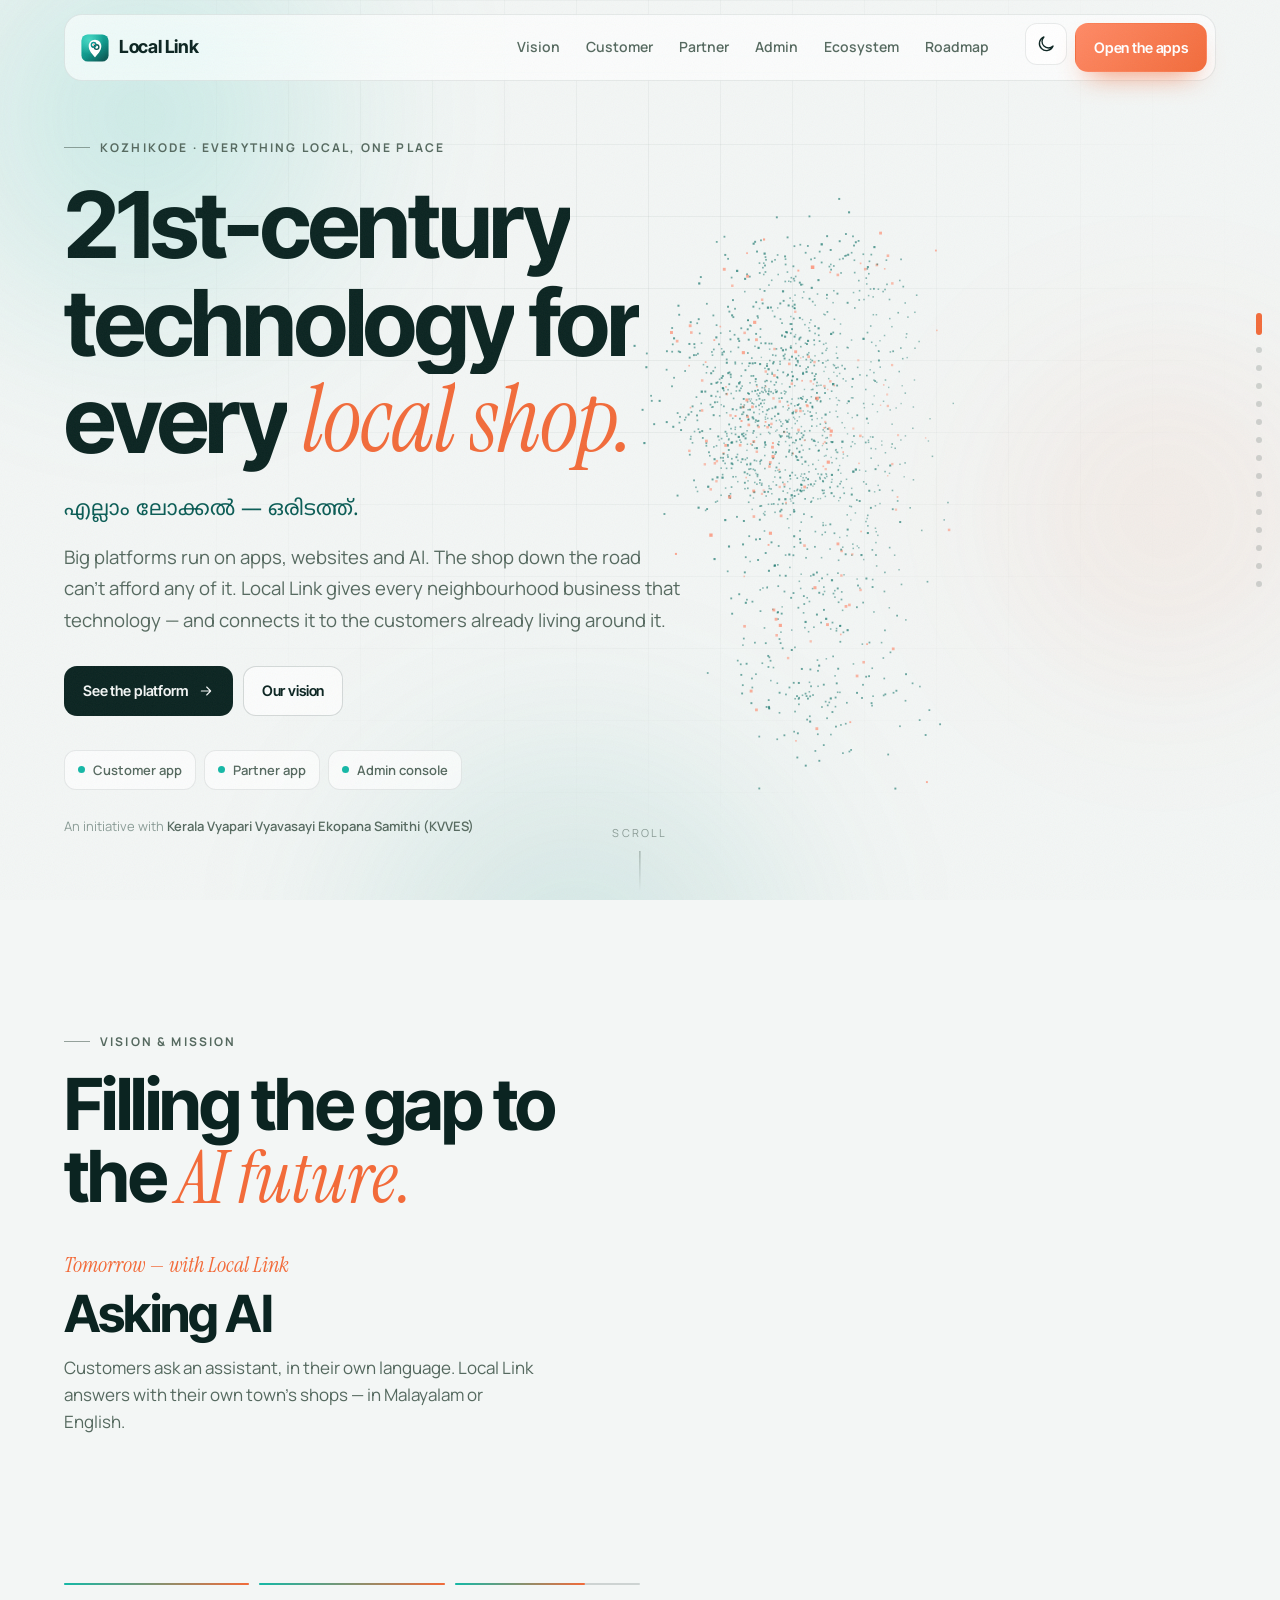
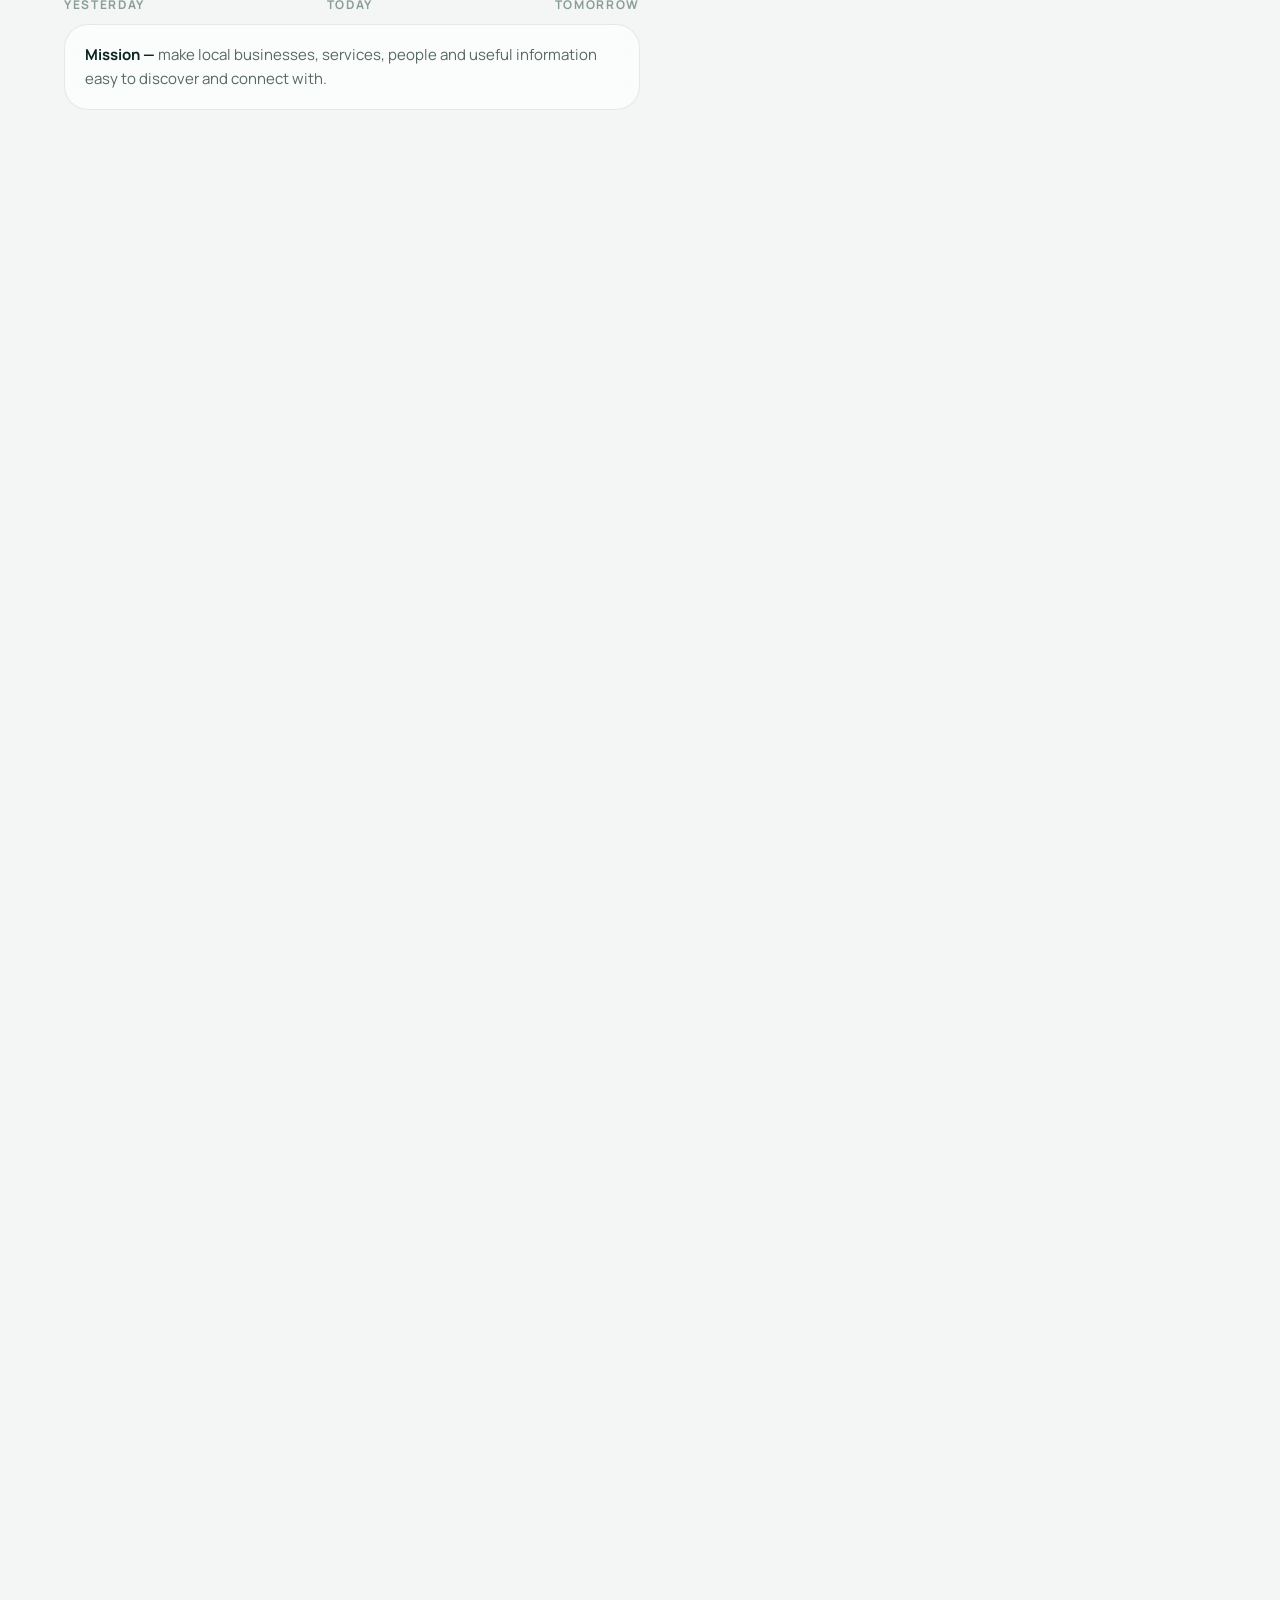
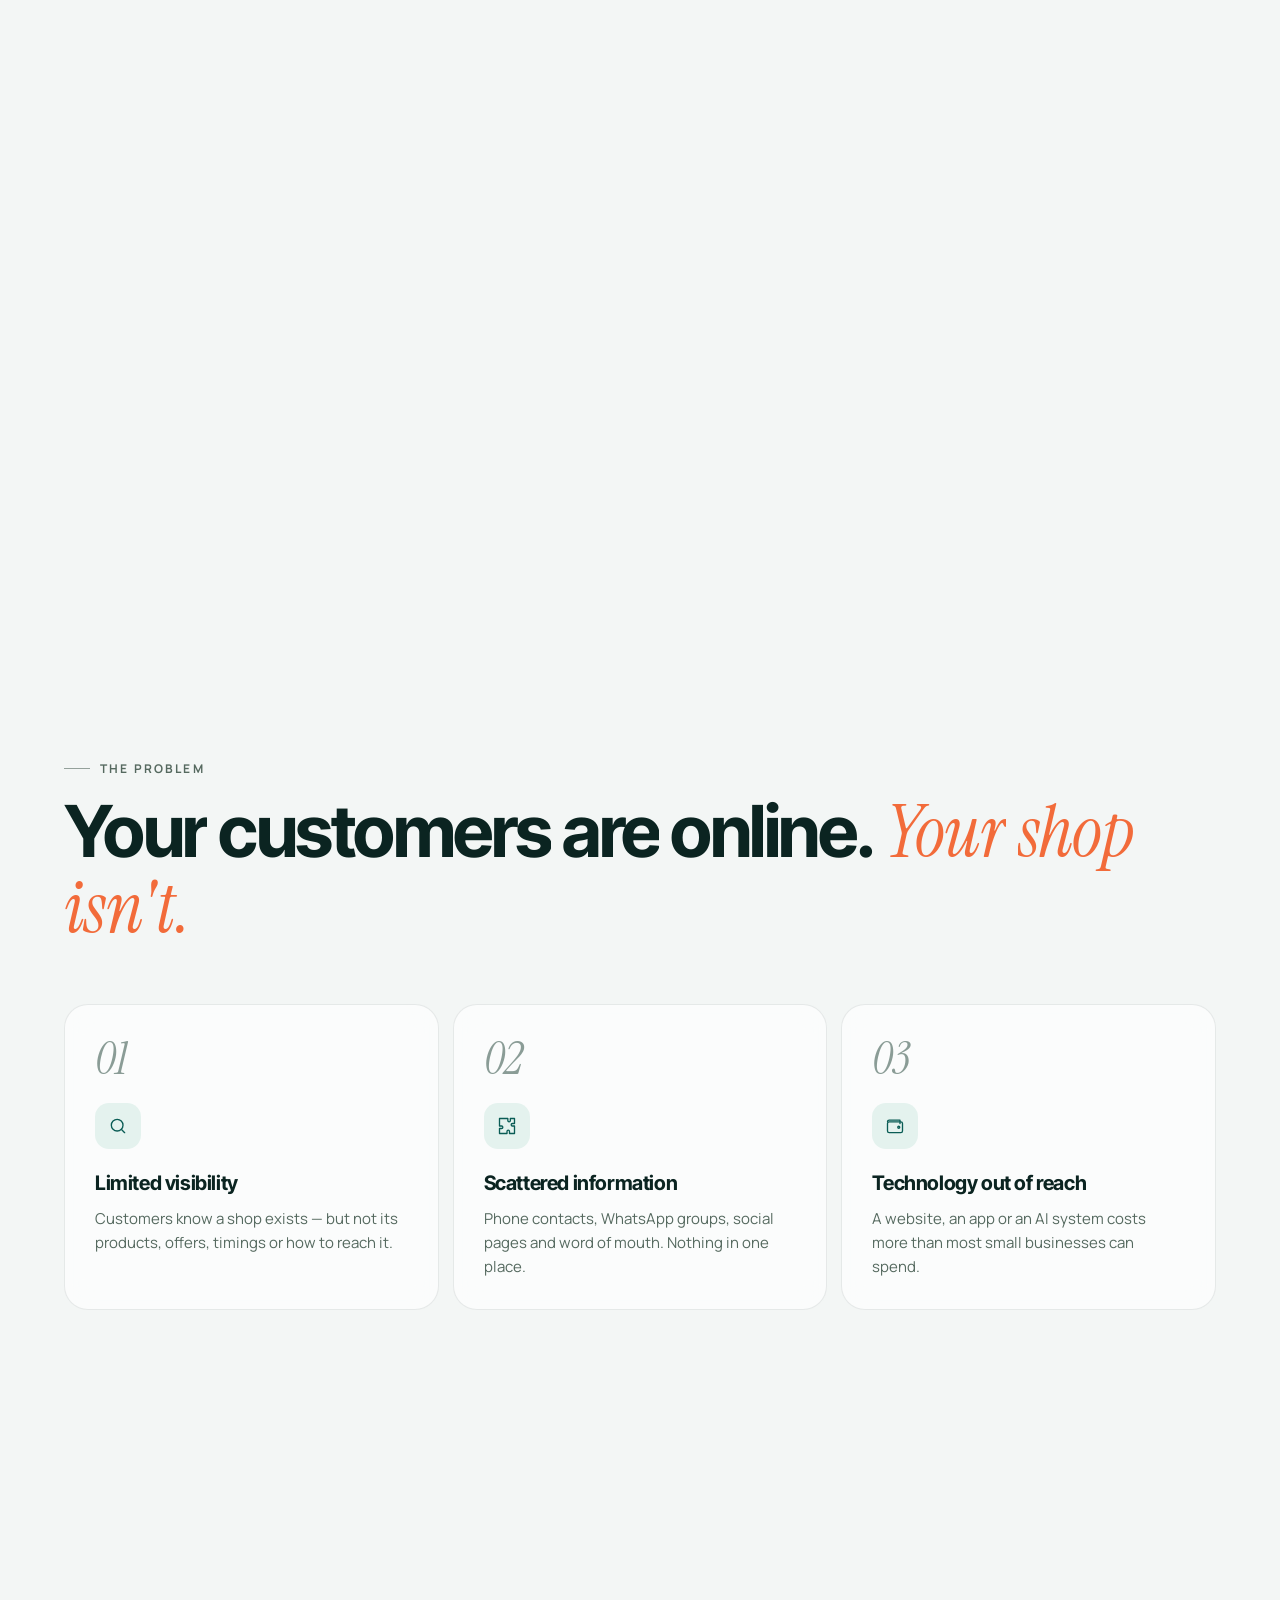
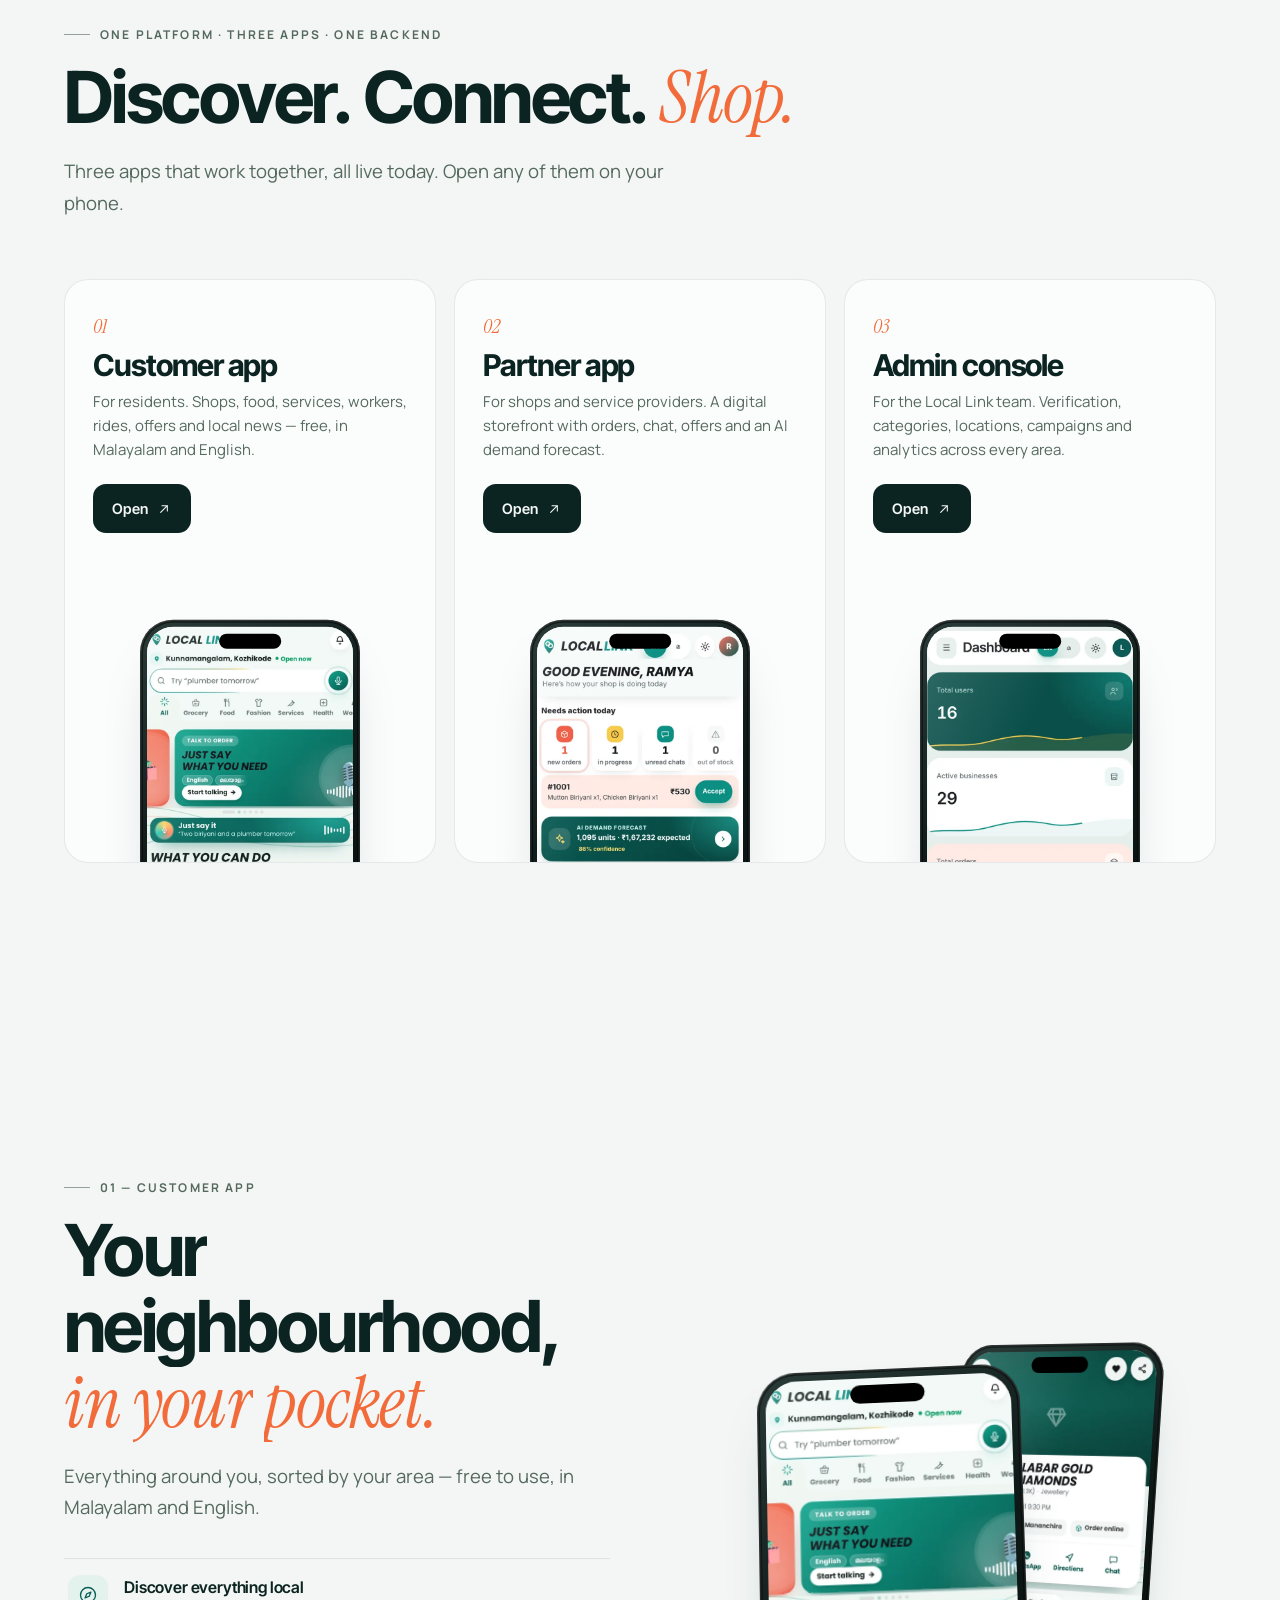
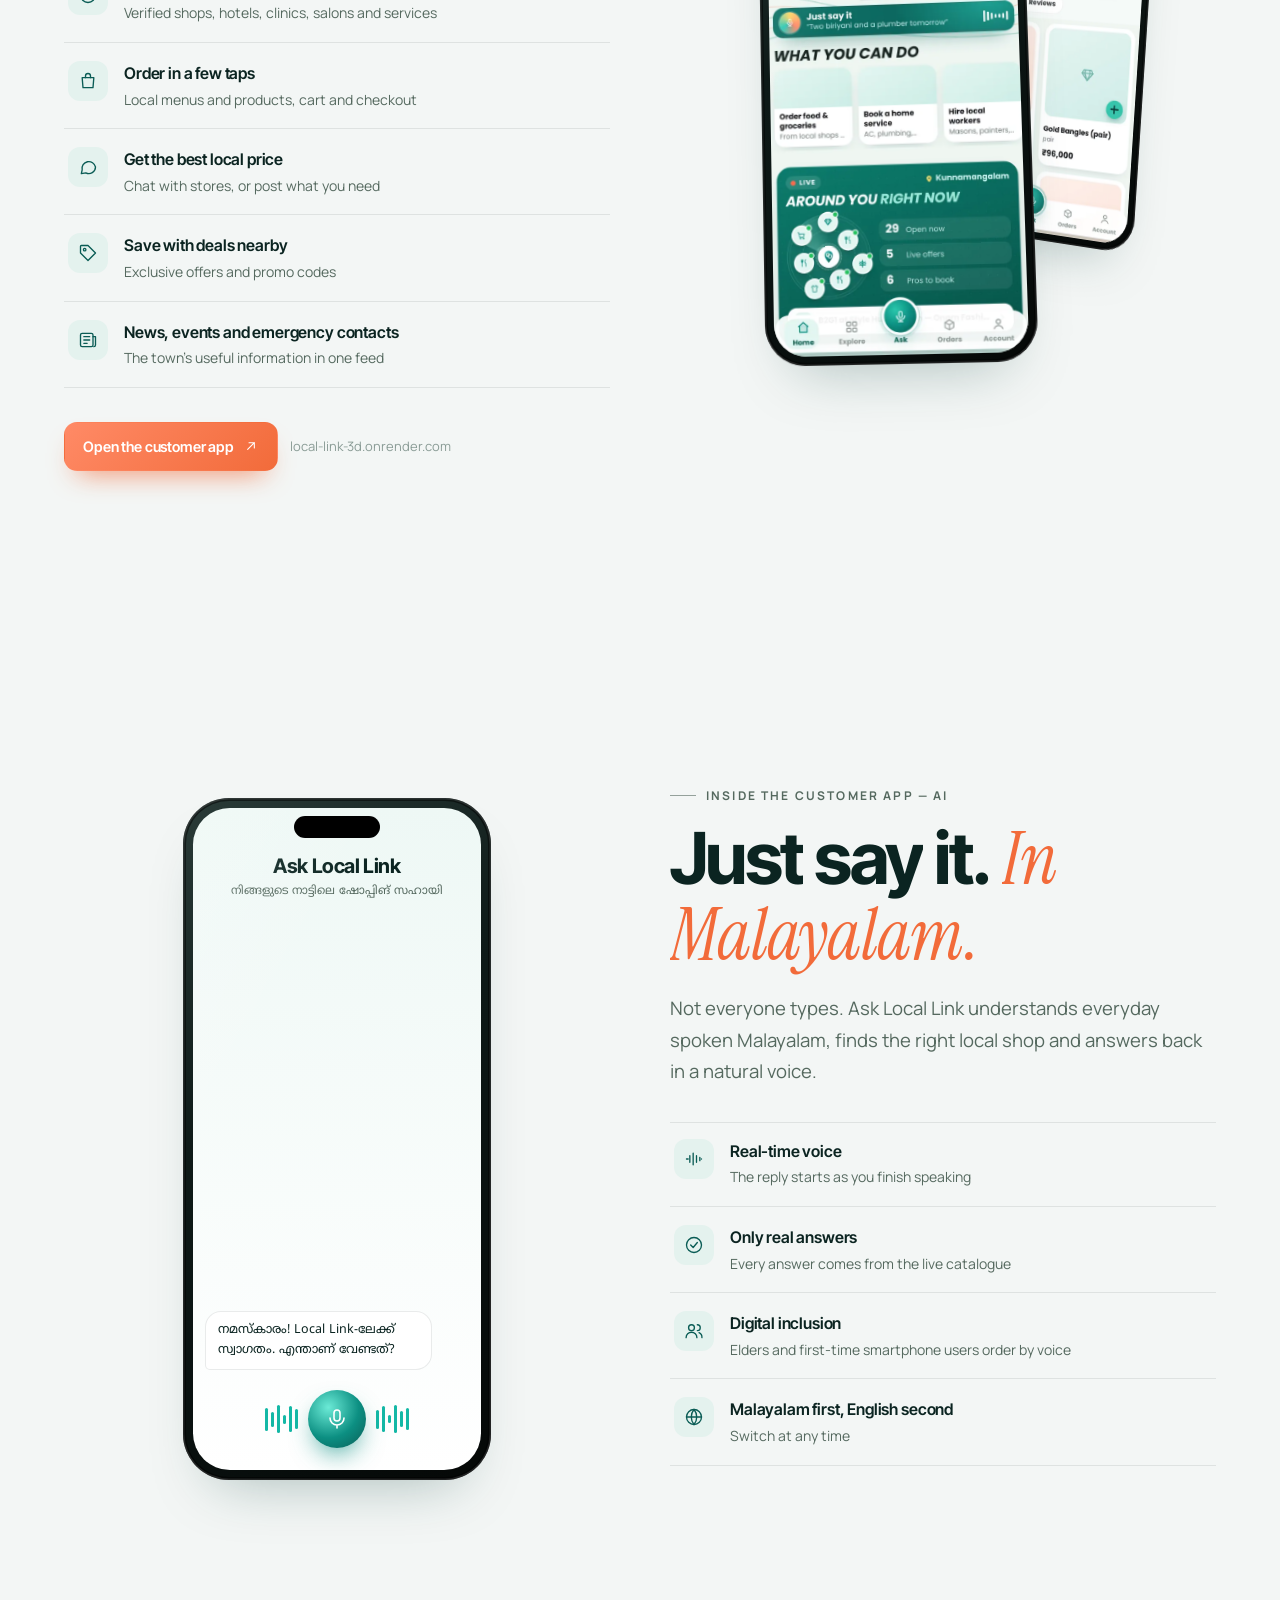
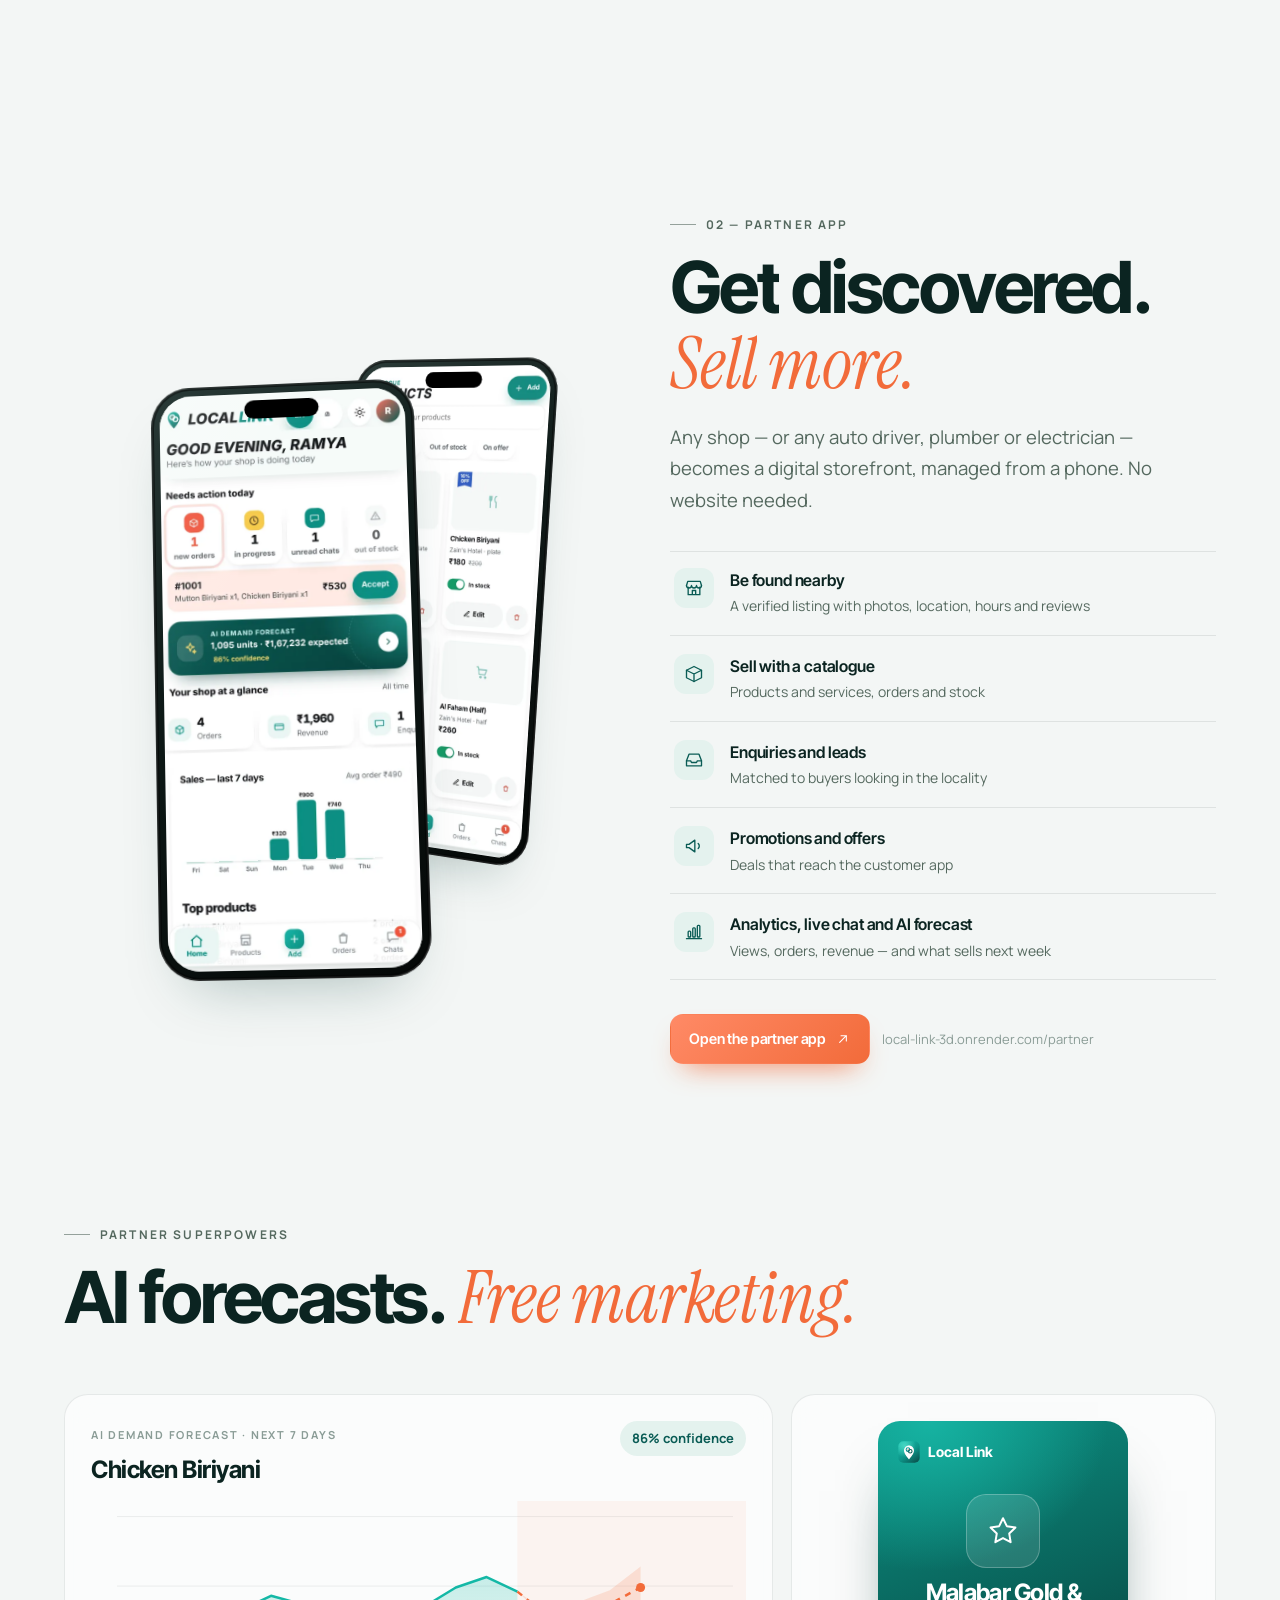
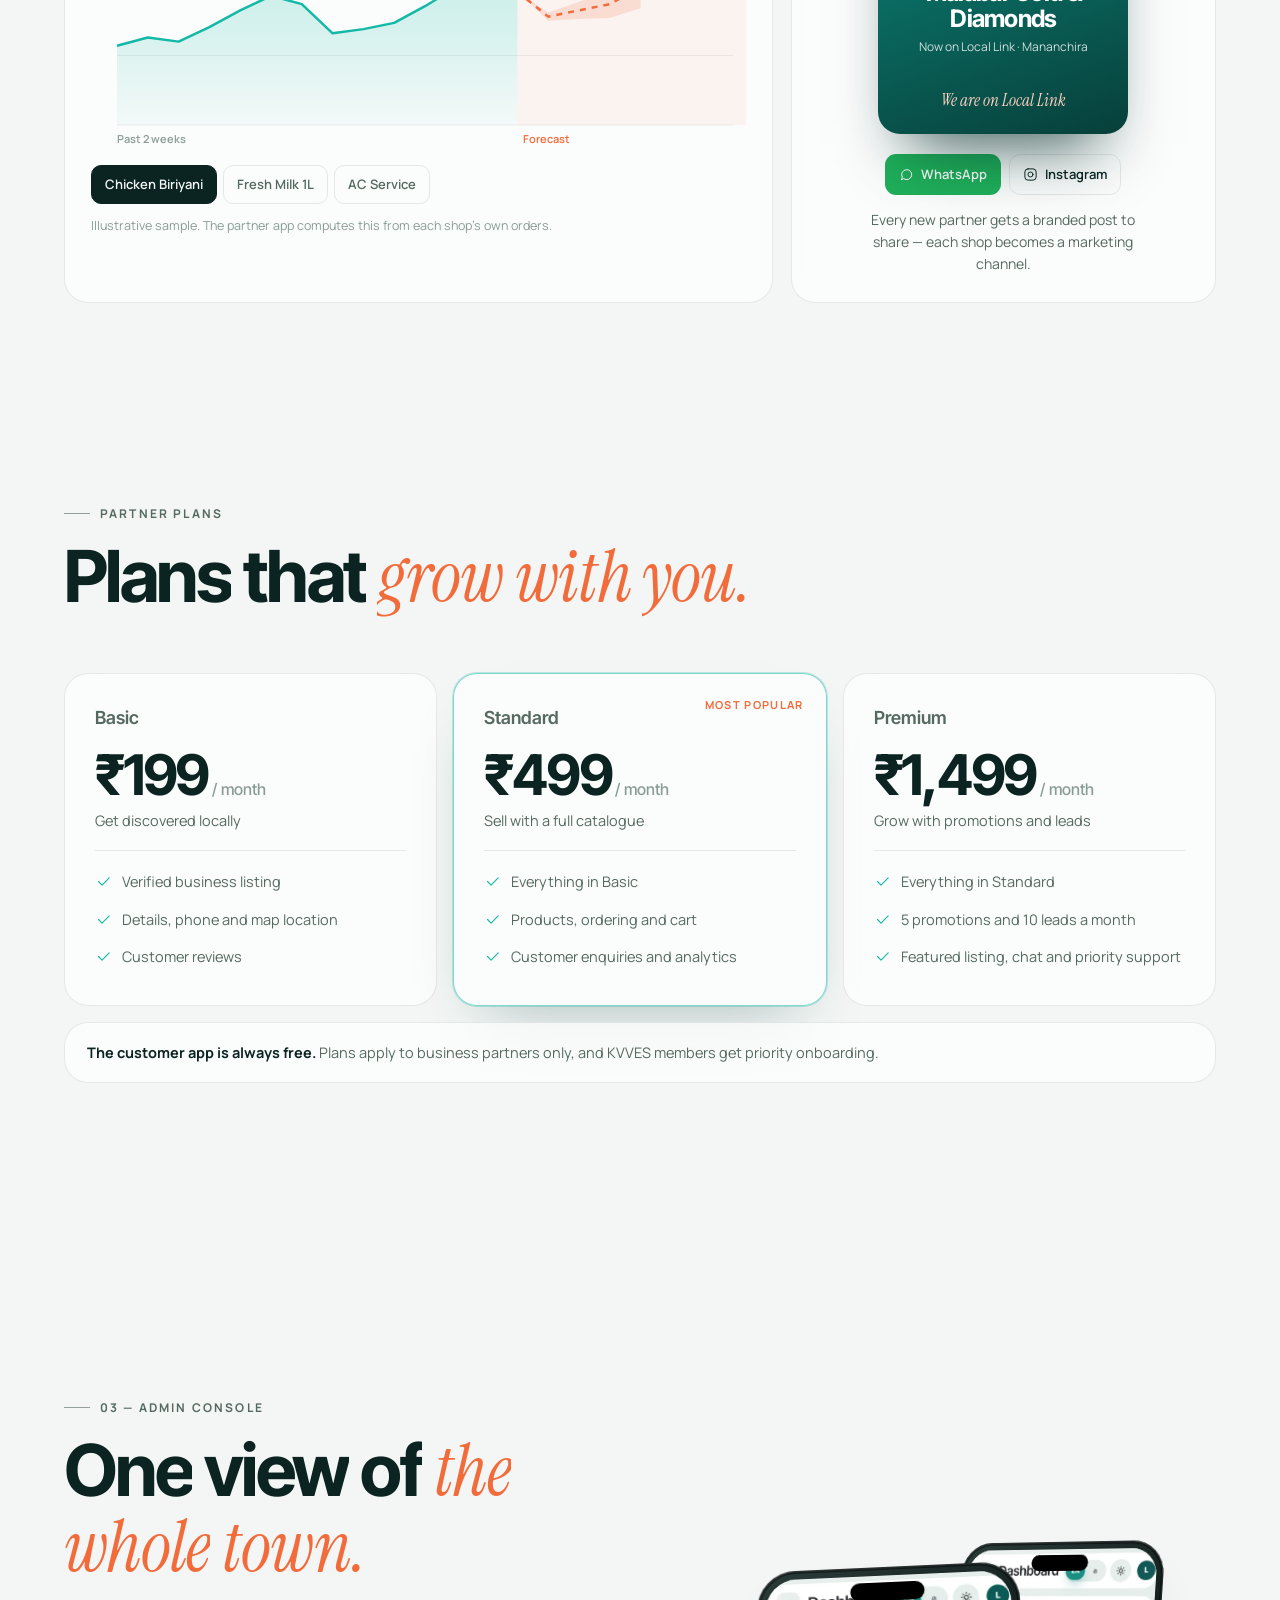
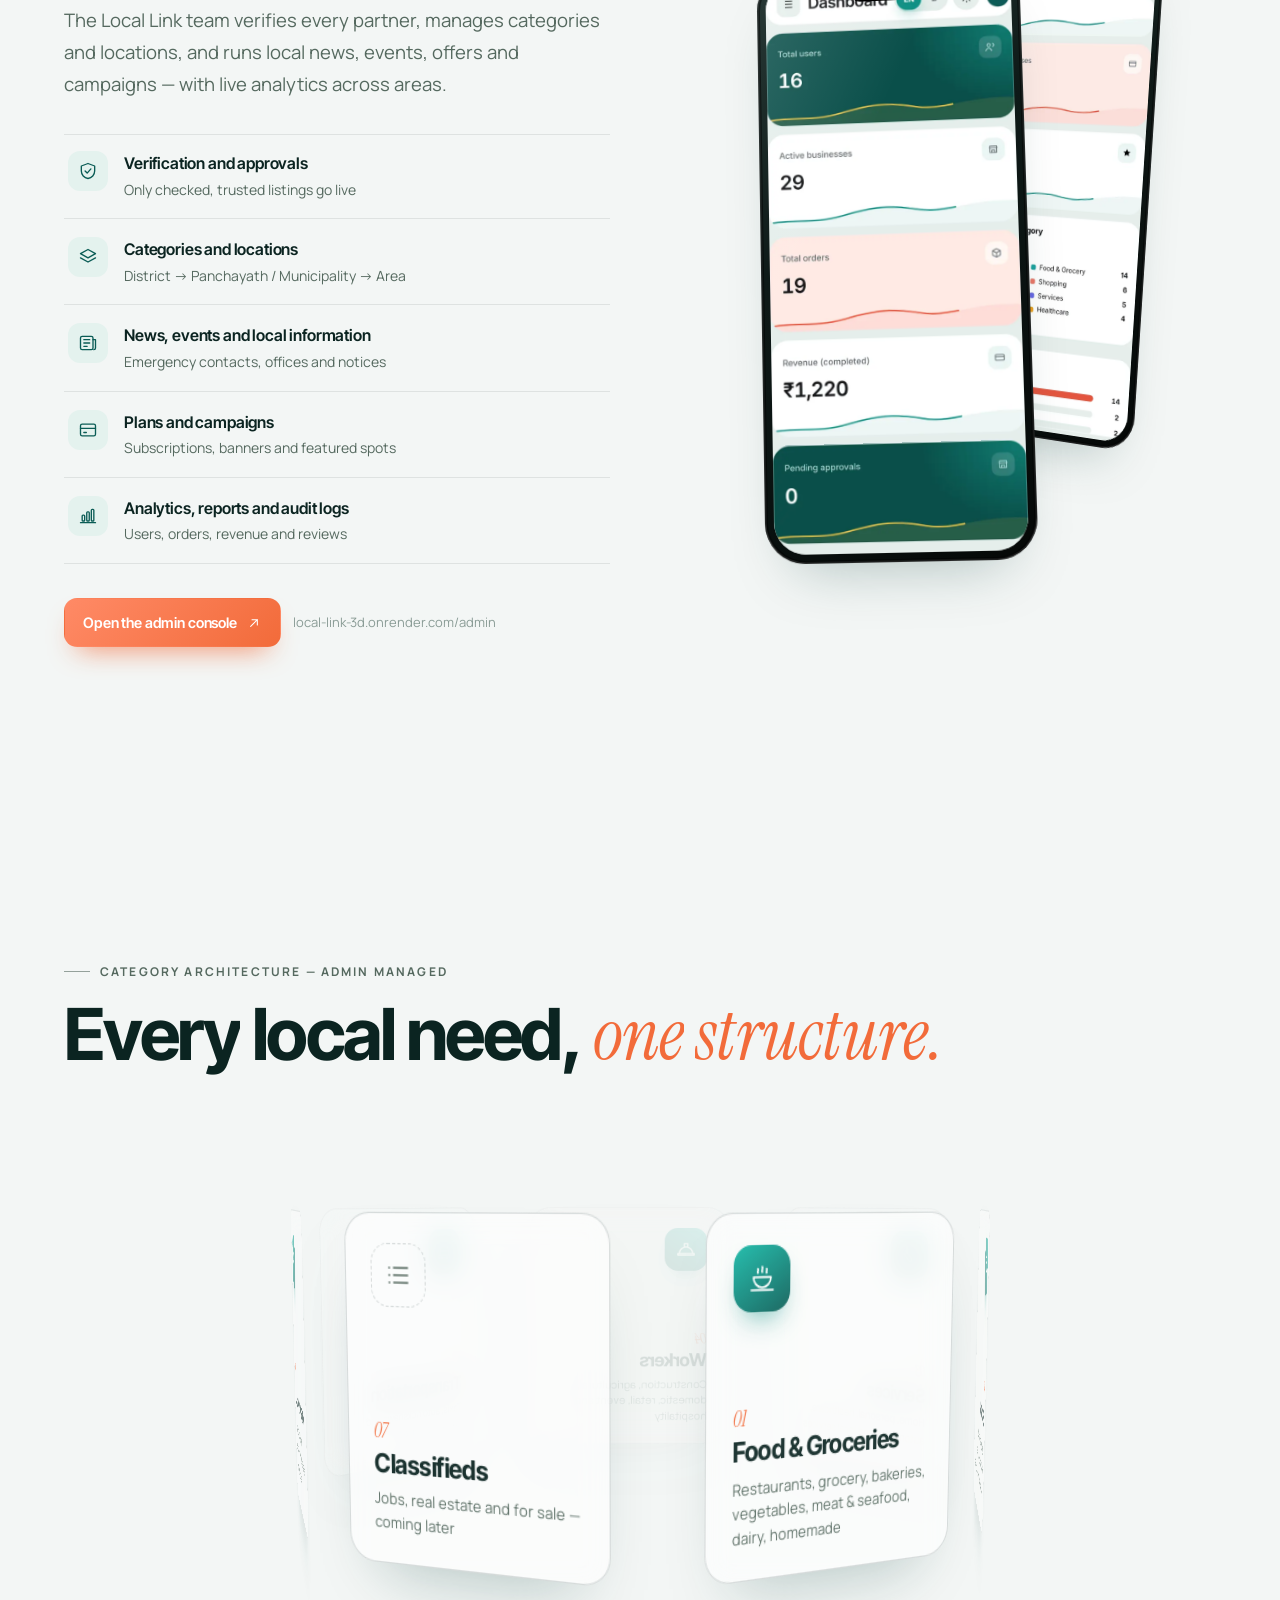
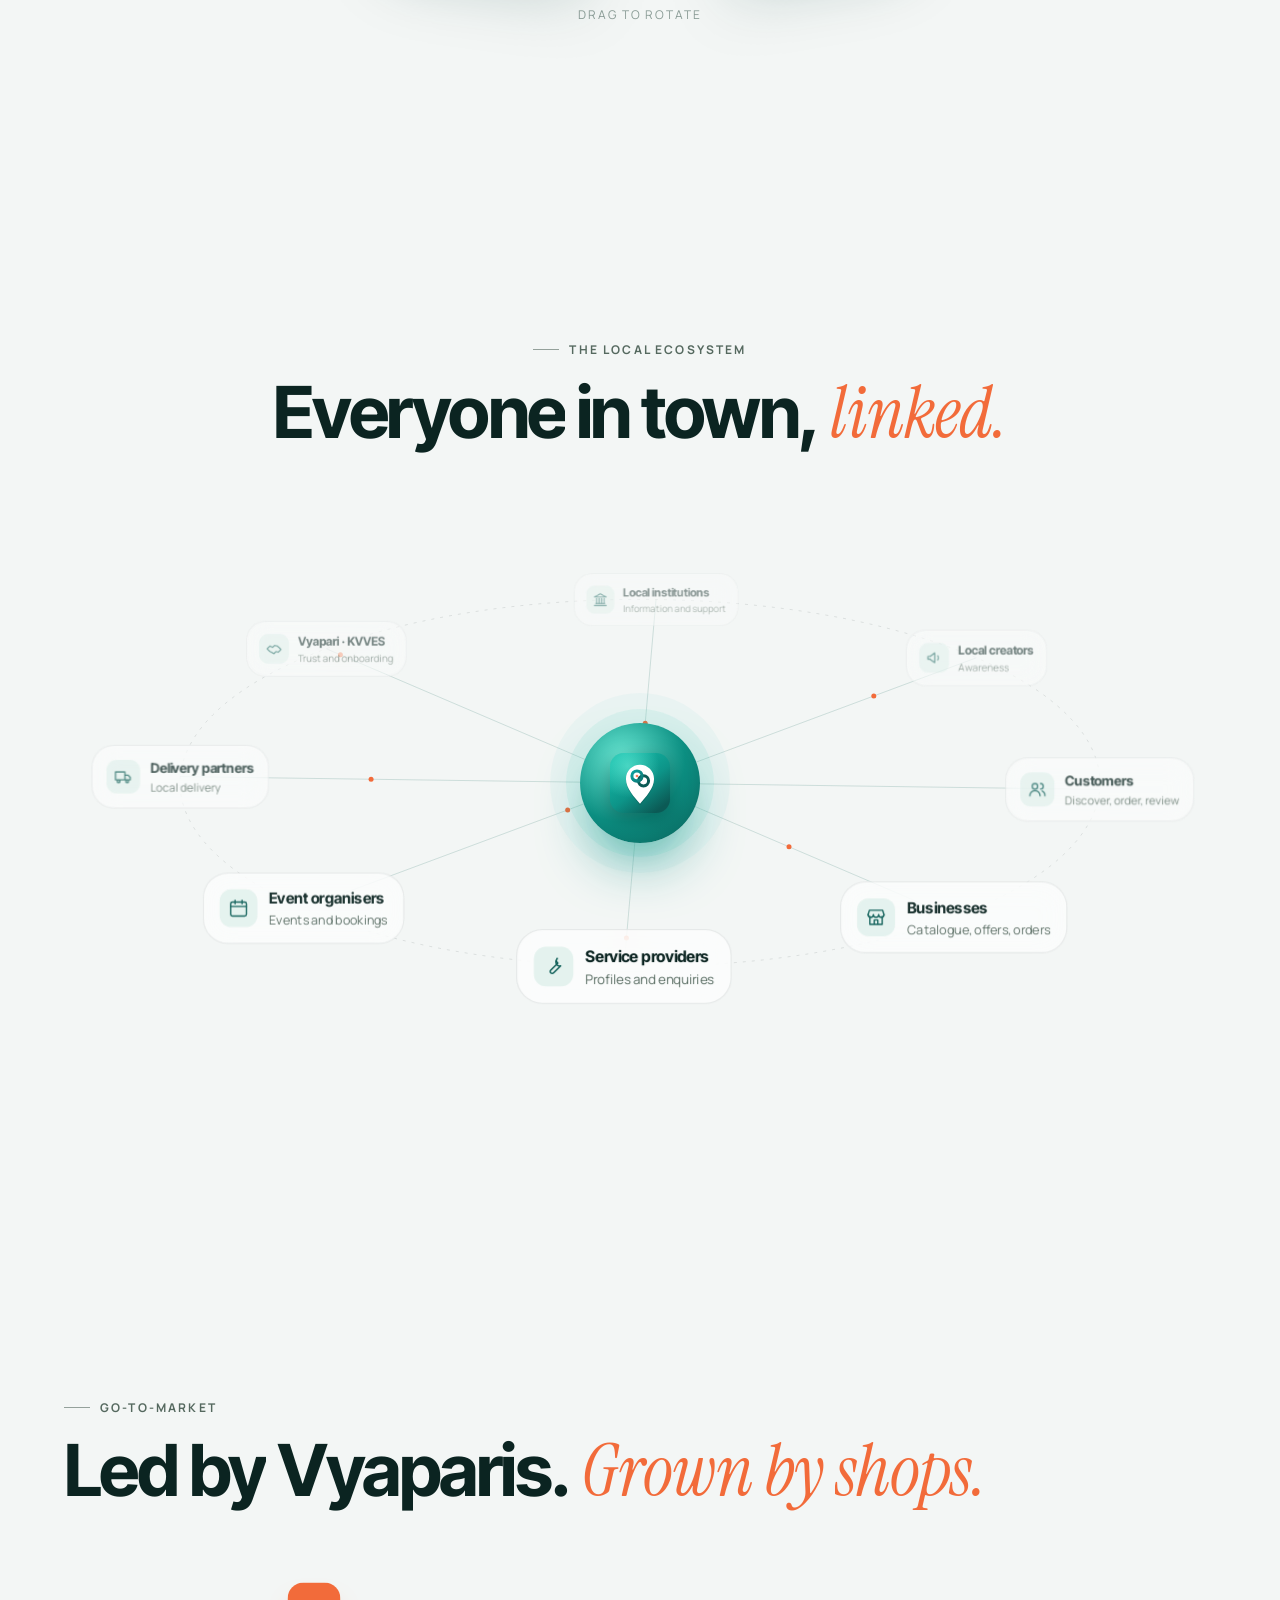
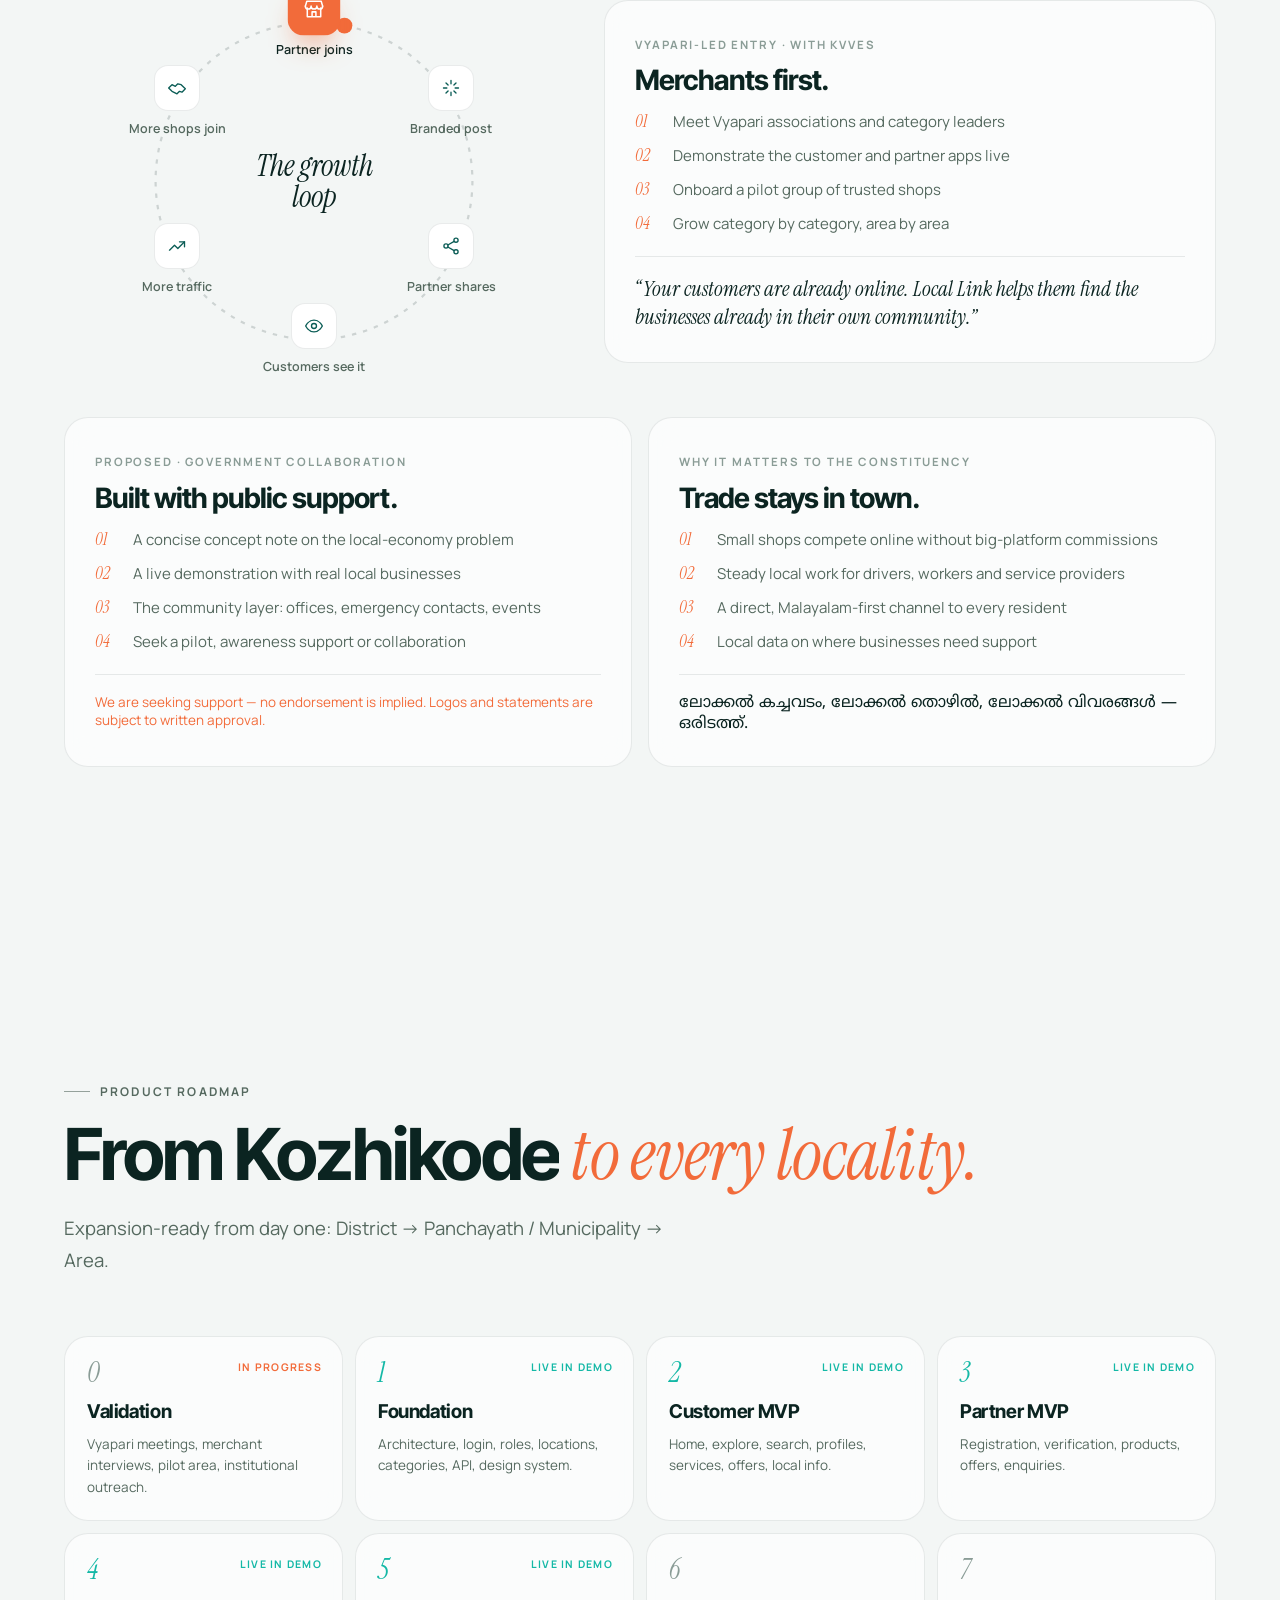
==== commit 50568ac4: "Pitch site: mobile pass — lighter effects on phones, throttled scroll work, loops pause off-screen, " ====
--- a/public/pitch/index.html
+++ b/public/pitch/index.html
@@ -155,7 +155,7 @@
 .go{display:flex;flex-wrap:wrap;gap:12px;align-items:center}
 .go small{font-size:13px;color:var(--faint)}
 .duo{position:relative;height:clamp(520px,60vw,680px);perspective:1600px;display:grid;place-items:center}
-.duo .pa,.duo .pb2{position:absolute;transition:transform .2s linear}
+.duo .pa,.duo .pb2{position:absolute;will-change:transform;transition:transform .25s ease-out}
 .duo .pa{--w:clamp(210px,21vw,270px);z-index:2}
 .duo .pb2{--w:clamp(190px,19vw,240px);z-index:1;filter:saturate(.9)}
 .tagf{position:absolute;z-index:4;padding:12px 15px;display:flex;gap:11px;align-items:center;font-size:13px;font-weight:700;font-family:var(--display);letter-spacing:-.01em}
@@ -233,7 +233,7 @@
 .ringstage{position:relative;height:clamp(380px,44vw,480px);perspective:1500px;margin-top:40px;cursor:grab;touch-action:pan-y;user-select:none}
 .ringstage:active{cursor:grabbing}
 .ring{position:absolute;left:50%;top:50%;transform-style:preserve-3d}
-.cc{position:absolute;width:clamp(200px,20vw,240px);height:clamp(250px,25vw,290px);left:0;top:0;padding:24px;display:flex;flex-direction:column;justify-content:space-between;border-radius:24px;background:var(--glass);border:1px solid var(--line2);backdrop-filter:blur(14px);-webkit-backdrop-filter:blur(14px);box-shadow:var(--shadow)}
+.cc{position:absolute;will-change:transform;width:clamp(200px,20vw,240px);height:clamp(250px,25vw,290px);left:0;top:0;padding:24px;display:flex;flex-direction:column;justify-content:space-between;border-radius:24px;background:var(--glass);border:1px solid var(--line2);backdrop-filter:blur(14px);-webkit-backdrop-filter:blur(14px);box-shadow:var(--shadow)}
 .cc .ico{width:52px;height:52px;border-radius:16px;display:grid;place-items:center;background:linear-gradient(145deg,var(--teal2),var(--deep));color:#fff;box-shadow:0 12px 24px -12px rgba(12,143,130,.9)}
 .cc .ico .ic{width:24px;height:24px}
 .cc.later .ico{background:transparent;border:1px dashed var(--line2);color:var(--muted);box-shadow:none}
@@ -309,6 +309,22 @@
 @media(min-width:1040px){.dots{display:flex}}
 .dots a{width:6px;height:6px;border-radius:50%;background:var(--line2);transition:all .35s var(--ease)}
 .dots a.on{height:22px;border-radius:4px;background:var(--coral)}
+@media(max-width:760px){
+  #bg i{animation:none;filter:blur(60px);opacity:.4} .grain{display:none} #grid{background-size:48px 48px}
+  .card,.nav .wrap,.cc,.btn.o,.applinks a{backdrop-filter:none!important;-webkit-backdrop-filter:none!important}
+  .card,.cc{background:var(--surface)} .nav .wrap{background:var(--surface)}
+  .rv{filter:none;transform:translateY(24px)}
+  section{padding:76px 0} .hero{padding:110px 0 70px;min-height:auto} .hero h1{font-size:clamp(40px,11vw,56px)}
+  h2{font-size:clamp(32px,9vw,44px)} .lead{font-size:15.5px}
+  .vision{height:260vh} .eras{min-height:250px;margin-top:22px} .era h3{font-size:32px} .era p{font-size:15px}
+  .duo{height:470px} .duo .pa{--w:200px} .duo .pb2{--w:170px}
+  .app .phone{--w:190px} .apps{margin-top:36px}
+  .vph{--w:270px} .pgrid,.plans,.probs{margin-top:34px} .fcard{padding:18px} #fchart{height:200px}
+  .ringstage{height:360px} .cc{width:190px;height:240px;padding:20px;box-shadow:0 10px 24px -16px rgba(0,0,0,.35)} .on3{box-shadow:none}
+  .plan .pr{font-size:46px} .final{border-radius:26px} .road{margin-top:36px}
+  .scrollhint{display:none} .nav .r .btn{padding:10px 13px;font-size:13px}
+  .fi:hover{padding-left:4px}
+}
 @media (prefers-reduced-motion:reduce){*,*::before,*::after{animation:none!important;transition:none!important}.rv{opacity:1;transform:none;filter:none}.split .w>span{transform:none}}
 </style>
 </head>
@@ -629,8 +645,8 @@
 addEventListener('keydown',e=>{ if(['ArrowDown','PageDown'].includes(e.key)){ e.preventDefault(); secs[Math.min(secs.length-1,cur+1)].scrollIntoView({behavior:'smooth'}); } if(['ArrowUp','PageUp'].includes(e.key)){ e.preventDefault(); secs[Math.max(0,cur-1)].scrollIntoView({behavior:'smooth'}); } });
 
 /* ====== HOLOGRAM: 3D particle cloud that morphs between shapes ====== */
-const cv=$('#holo'), g2=cv.getContext('2d'); let W=0,H=0; const mob=innerWidth<760; const N=mob?1300:2400;
-const resize=()=>{ W=innerWidth; H=innerHeight; cv.width=W*DPR; cv.height=H*DPR; g2.setTransform(DPR,0,0,DPR,0,0); }; resize(); addEventListener('resize',resize);
+const cv=$('#holo'), g2=cv.getContext('2d',{alpha:true}); let W=0,H=0; const mob=innerWidth<760; const N=mob?750:(navigator.hardwareConcurrency<=4?1600:2400); const HDPR=mob?1.25:Math.min(1.75,DPR);
+let lw=0; const resize=()=>{ if(mob&&Math.abs(innerWidth-lw)<2&&W) return; lw=innerWidth; W=innerWidth; H=innerHeight; cv.width=W*HDPR; cv.height=H*HDPR; g2.setTransform(HDPR,0,0,HDPR,0,0); }; resize(); addEventListener('resize',resize);
 const R=Math.random, rnd=(a,b)=>a+R()*(b-a);
 function pinShape(){ const o=[]; // map-pin teardrop (as in the logo) with two interlocking rings
   const cy=.3, r=.66, ty=-1.15, d=cy-ty, ta=Math.asin(r/d); const tx=r*Math.cos(ta), tyy=cy-r*Math.sin(ta);
@@ -666,8 +682,9 @@
 addEventListener('pointermove',e=>{ tmx=e.clientX/innerWidth-.5; tmy=e.clientY/innerHeight-.5; },{passive:true});
 function setShape(s){ if(s==='none'){ want.al=0; return; } want.al=1; if(s===shape) return; shape=s; const t=SH[s]; pts.forEach((p,i)=>{ p.t=t[i]; }); spd=3; }
 pts.forEach((p,i)=>p.t=SH.pin[i]);
-function frame(t){ g2.clearRect(0,0,W,H);
-  for(const k of ['cx','cy','sc','al']) now[k]+=(want[k]-now[k])*.06; mx+=(tmx-mx)*.05; my+=(tmy-my)*.05; spd+=(1-spd)*.03; rotY+=(reduce?0:.0035*spd);
+let hid=false; document.addEventListener('visibilitychange',()=>hid=document.hidden);
+function frame(t){ requestAnimationFrame(frame); if(hid) return; if(now.al<.01&&want.al<.01){ if(!frame.cl){ g2.clearRect(0,0,W,H); frame.cl=1; } return; } frame.cl=0; g2.clearRect(0,0,W,H);
+  for(const k of ['cx','cy','sc']) now[k]+=(want[k]-now[k])*.06; now.al+=(want.al-now.al)*(want.al<now.al?.14:.06); mx+=(tmx-mx)*.05; my+=(tmy-my)*.05; spd+=(1-spd)*.03; rotY+=(reduce?0:.0035*spd);
   if(now.al>.01){ const D=dark(); const scale=Math.min(W,H)*.3*now.sc, X0=W*now.cx, Y0=H*now.cy;
     const ay=rotY+mx*.8, ax=-.12+my*.5, cy_=Math.cos(ay), sy=Math.sin(ay), cx_=Math.cos(ax), sx=Math.sin(ax);
     g2.globalCompositeOperation=D?'lighter':'source-over';
@@ -676,8 +693,7 @@
       const f=2.6/(2.6+z); const X=X0+(x+wob)*scale*f, Y=Y0+(y+wob)*scale*f; const depth=(1-z)/2;
       const a=Math.min(1,(.35+depth*.75)*now.al*(D?1:.9)); const sz=(p.s<.08?2.6:1.7)*f*(mob?1.15:1);
       const warm=p.s<.12; g2.fillStyle=warm?`rgba(255,122,89,${a})`:(D?`rgba(127,224,207,${a})`:`rgba(10,110,100,${a})`); g2.fillRect(X,Y,sz,sz); }
-    g2.globalCompositeOperation='source-over'; }
-  requestAnimationFrame(frame); }
+    g2.globalCompositeOperation='source-over'; } }
 requestAnimationFrame(frame);
 
 /* which shape where */
@@ -685,14 +701,14 @@
 function layoutFor(id){ const wide=innerWidth>=1040;
   if(id==='top') return wide?{cx:.74,cy:.52,sc:1.05,al:1}:{cx:.5,cy:.6,sc:.8,al:.16};
   if(id==='vision') return wide?{cx:.75,cy:.52,sc:1.05,al:1}:{cx:.5,cy:.86,sc:.45,al:.55};
-  return {cx:.5,cy:.5,sc:wide?1.25:.9,al:.22}; }
+  return {cx:.5,cy:.5,sc:wide?1.25:.9,al:mob?0:.22}; }
 function onScroll(){ const h=document.documentElement; $('#prog').style.width=(h.scrollTop/(h.scrollHeight-h.clientHeight)*100)+'%';
   const mid=innerHeight*.5; let z=zones[0]; for(const s of zones){ const r=s.getBoundingClientRect(); if(r.top<mid&&r.bottom>mid){ z=s; break; } }
   cur=secs.indexOf(z); [...dots.children].forEach((d,j)=>d.classList.toggle('on',j===cur));
   let s=z.dataset.shape; if(z.id==='vision') s=visionTick(); Object.assign(want,layoutFor(z.id)); setShape(s);
   if(s==='none') want.al=0;
   duoTick(); }
-addEventListener('scroll',onScroll,{passive:true}); addEventListener('resize',onScroll);
+let tick=false; const sched=()=>{ if(tick) return; tick=true; requestAnimationFrame(()=>{ tick=false; onScroll(); }); }; addEventListener('scroll',sched,{passive:true}); addEventListener('resize',sched);
 
 /* VISION sticky eras */
 const vis=$('#vision'), eras=$$('.era'), st=$$('#steps3 i');
@@ -707,10 +723,11 @@
   b.style.transform=`translateX(${off}px) translateY(${-p*60+30}px) translateZ(-120px) rotateY(${-16-p*14}deg) rotateZ(4deg)`; }); }
 onScroll();
 
+const vis_=new Map(); const watch=el=>{ vis_.set(el,false); new IntersectionObserver(es=>es.forEach(e=>vis_.set(el,e.isIntersecting)),{rootMargin:'120px'}).observe(el); return ()=>vis_.get(el); };
 /* VOICE scripted chat (no emoji) */
 const vm=$('#vmsgs'), orb=$('#orb'), wl=$('#wvl'), wr=$('#wvr');
 for(let i=0;i<6;i++){ wl.appendChild(document.createElement('i')); wr.appendChild(document.createElement('i')); }
-let talking=0; (function wave(t){ [...wl.children,...wr.children].forEach((b,i)=>b.style.height=(talking?6+Math.abs(Math.sin(t/120+i*1.3))*22:6)+'px'); requestAnimationFrame(wave); })(0);
+const vOn=watch(vm); let talking=0; (function wave(t){ if(!vOn()){ requestAnimationFrame(wave); return; } [...wl.children,...wr.children].forEach((b,i)=>b.style.height=(talking?6+Math.abs(Math.sin(t/120+i*1.3))*22:6)+'px'); requestAnimationFrame(wave); })(0);
 const script=[['bot','നമസ്കാരം! Local Link-ലേക്ക് സ്വാഗതം. എന്താണ് വേണ്ടത്?',1600,'s'],['me','അടുത്ത് നല്ല ബിരിയാണി കിട്ടുന്ന ഹോട്ടൽ ഏതാ?',1800,'l'],['bot','Paragon Restaurant നല്ല ഓപ്ഷനാണ് — 4.7 റേറ്റിംഗ്, Mananchira. ഓർഡർ ചെയ്യട്ടെ?',2200,'s'],
  ['card',`<span class="ico">${ic('store')}</span><div><b>Paragon Restaurant</b><span>Restaurant · Mananchira · 4.7</span></div>`,700],['card',`<span class="ico">${ic('food')}</span><div><b>Chicken Biriyani</b><span>₹210 · Paragon Restaurant</span></div>`,1200],
  ['me','ശരി, ഒരു പ്ലംബറെയും വേണം.',1700,'l'],['bot','Anil Das എന്ന പ്ലംബർ അടുത്തുണ്ട് — ₹800, 4.6 റേറ്റിംഗ്. നാളെ രാവിലെ ബുക്ക് ചെയ്യട്ടെ?',2400,'s']];
@@ -745,20 +762,21 @@
 const cats=[['food','Food & Groceries','Restaurants, grocery, bakeries, vegetables, meat & seafood, dairy, homemade'],['bag','Shopping','Clothing, electronics, furniture, books, gifts, jewellery, pharmacy, footwear'],['wrench','Services','Home, personal, healthcare, automotive and local services'],['hard','Workers','Construction, agricultural, domestic, retail, event and hospitality'],['car','Transportation','Taxis, auto rickshaws and delivery services'],['info','Local Information','Government offices, emergency, schools, banks, worship, tourism'],['list','Classifieds','Jobs, real estate and for sale — coming later']];
 const ring=$('#ring'), rs=$('#rstage'); const cc=cats.map((c,i)=>{ const d=document.createElement('div'); d.className='cc'+(i===6?' later':''); d.innerHTML=`<span class="ico">${ic(c[0])}</span><div><span class="n">${String(i+1).padStart(2,'0')}</span><h4>${c[1]}</h4><p>${c[2]}</p></div>`; ring.appendChild(d); return d; });
 let ang=0, vel=.12, drag=false, lx=0, boost=0; const rad=()=>Math.min(400,Math.max(230,innerWidth*.26));
-function lay(){ const r=rad(), w=cc[0].offsetWidth, h=cc[0].offsetHeight; cc.forEach((c,i)=>{ const a=ang+i*360/cc.length, z=Math.cos(a*Math.PI/180); c.style.transform=`translate(${-w/2}px,${-h/2}px) rotateY(${a}deg) translateZ(${r}px)`; c.style.opacity=(.12+.88*Math.pow((z+1)/2,1.6)).toFixed(2); c.style.zIndex=Math.round((z+1)*50); }); }
-(function spin(){ if(!drag) ang+=reduce?0:(vel+boost); boost*=.94; lay(); requestAnimationFrame(spin); })();
+let cw=0,chh=0; const msr=()=>{ cw=cc[0].offsetWidth; chh=cc[0].offsetHeight; }; msr(); addEventListener('resize',msr);
+function lay(){ const r=rad(), w=cw, h=chh; cc.forEach((c,i)=>{ const a=ang+i*360/cc.length, z=Math.cos(a*Math.PI/180); c.style.transform=`translate(${-w/2}px,${-h/2}px) rotateY(${a}deg) translateZ(${r}px)`; c.style.opacity=(.12+.88*Math.pow((z+1)/2,1.6)).toFixed(2); c.style.zIndex=Math.round((z+1)*50); }); }
+const ringOn=watch(rs); (function spin(){ requestAnimationFrame(spin); if(!ringOn()) return; if(!drag) ang+=reduce?0:(vel+boost); boost*=.94; lay(); })();
 ring.style.transform='rotateX(-6deg)';
-rs.addEventListener('pointerdown',e=>{ drag=true; lx=e.clientX; rs.setPointerCapture(e.pointerId); });
+rs.addEventListener('pointerdown',e=>{ drag=true; lx=e.clientX; if(e.pointerType==='mouse') rs.setPointerCapture(e.pointerId); });
 rs.addEventListener('pointermove',e=>{ if(!drag) return; const dx=e.clientX-lx; lx=e.clientX; ang+=dx*.3; boost=dx*.03; });
 ['pointerup','pointercancel'].forEach(k=>rs.addEventListener(k,()=>drag=false));
 let lastY=scrollY; addEventListener('scroll',()=>{ const d=scrollY-lastY; lastY=scrollY; boost=Math.max(-2.5,Math.min(2.5,boost+d*.008)); },{passive:true});
 
 /* ECOSYSTEM: tilted 3D orbit */
 const orbit=$('#orbit'), osvg=$('#osvg'); const nodes=[['users','Customers','Discover, order, review'],['store','Businesses','Catalogue, offers, orders'],['wrench','Service providers','Profiles and enquiries'],['calendar','Event organisers','Events and bookings'],['truck','Delivery partners','Local delivery'],['hand','Vyapari · KVVES','Trust and onboarding'],['landmark','Local institutions','Information and support'],['mega','Local creators','Awareness']];
-const ns=nodes.map(n=>{ const d=document.createElement('div'); d.className='on3 card'; d.innerHTML=`<span class="ico">${ic(n[0])}</span><div style="text-align:left"><b>${n[1]}</b><small>${n[2]}</small></div>`; orbit.appendChild(d); return d; });
-let oa=0; (function ospin(){ oa+=reduce?0:.0025; if(innerWidth<=700){ requestAnimationFrame(ospin); return; } const w=orbit.clientWidth, h=orbit.clientHeight, rx=Math.min(w*.42,460), ry=h*.34, tilt=.32; let lines='';
-  ns.forEach((d,i)=>{ const a=oa+i/ns.length*6.283, x=Math.cos(a)*rx, z=Math.sin(a), y=z*ry*.9; const sc=.78+(z+1)*.16; const X=w/2+x, Y=h/2+y;
-    d.style.transform=`translate(${X-d.offsetWidth/2}px,${Y-d.offsetHeight/2}px) scale(${sc})`; d.style.zIndex=z>0?60:10; d.style.opacity=(.45+(z+1)*.28).toFixed(2);
+let nsz=[]; const ns=nodes.map(n=>{ const d=document.createElement('div'); d.className='on3 card'; d.innerHTML=`<span class="ico">${ic(n[0])}</span><div style="text-align:left"><b>${n[1]}</b><small>${n[2]}</small></div>`; orbit.appendChild(d); return d; });
+const orbOn=watch(orbit); let oa=0; (function ospin(){ if(innerWidth<=700||!orbOn()){ requestAnimationFrame(ospin); return; } oa+=reduce?0:.0025; const w=orbit.clientWidth, h=orbit.clientHeight, rx=Math.min(w*.42,460), ry=h*.34, tilt=.32; let lines='';
+  if(!nsz.length||!nsz[0][0]) nsz=ns.map(d=>[d.offsetWidth,d.offsetHeight]); ns.forEach((d,i)=>{ const a=oa+i/ns.length*6.283, x=Math.cos(a)*rx, z=Math.sin(a), y=z*ry*.9; const sc=.78+(z+1)*.16; const X=w/2+x, Y=h/2+y;
+    d.style.transform=`translate3d(${X-nsz[i][0]/2}px,${Y-nsz[i][1]/2}px,0) scale(${sc})`; d.style.zIndex=z>0?60:10; d.style.opacity=(.45+(z+1)*.28).toFixed(2);
     lines+=`<line x1="${w/2}" y1="${h/2}" x2="${X}" y2="${Y}" stroke="${dark()?'rgba(127,224,207,.18)':'rgba(10,92,85,.16)'}" stroke-width="1"/><circle r="2.5" fill="#F26B3A" cx="${w/2+(X-w/2)*((oa*3+i*.37)%1)}" cy="${h/2+(Y-h/2)*((oa*3+i*.37)%1)}"/>`; });
   osvg.innerHTML=`<ellipse cx="${w/2}" cy="${h/2}" rx="${rx}" ry="${ry*.9}" fill="none" stroke="${dark()?'rgba(255,255,255,.1)':'rgba(11,36,33,.1)'}" stroke-dasharray="3 6"/>`+lines; requestAnimationFrame(ospin); })();
 
@@ -766,7 +784,7 @@
 const loop=$('#loop'); const ls=[['store','Partner joins'],['spark','Branded post'],['share','Partner shares'],['eye','Customers see it'],['trend','More traffic'],['hand','More shops join']];
 const lsE=ls.map((l,i)=>{ const a=-Math.PI/2+i*2*Math.PI/ls.length; const d=document.createElement('div'); d.className='ls'; d.style.left=(50+Math.cos(a)*36)+'%'; d.style.top=(50+Math.sin(a)*36)+'%'; d.innerHTML=`<span class="ico">${ic(l[0])}</span>${l[1]}`; loop.appendChild(d); return d; });
 const lp=$('#lprog'), ld=$('#ldot'); let lt=0;
-(function lspin(){ lt=(lt+(reduce?0:.0022))%1; lp.setAttribute('stroke-dashoffset',226.2*(1-lt)); const a=-Math.PI/2+lt*6.283; ld.setAttribute('cx',50+Math.cos(a)*36); ld.setAttribute('cy',50+Math.sin(a)*36); const k=Math.floor(lt*6+.5)%6; lsE.forEach((e,i)=>e.classList.toggle('on',i===k)); requestAnimationFrame(lspin); })();
+const loopOn=watch(loop); (function lspin(){ if(!loopOn()){ requestAnimationFrame(lspin); return; } lt=(lt+(reduce?0:.0022))%1; lp.setAttribute('stroke-dashoffset',226.2*(1-lt)); const a=-Math.PI/2+lt*6.283; ld.setAttribute('cx',50+Math.cos(a)*36); ld.setAttribute('cy',50+Math.sin(a)*36); const k=Math.floor(lt*6+.5)%6; lsE.forEach((e,i)=>e.classList.toggle('on',i===k)); requestAnimationFrame(lspin); })();
 })();
 </script>
 </body>
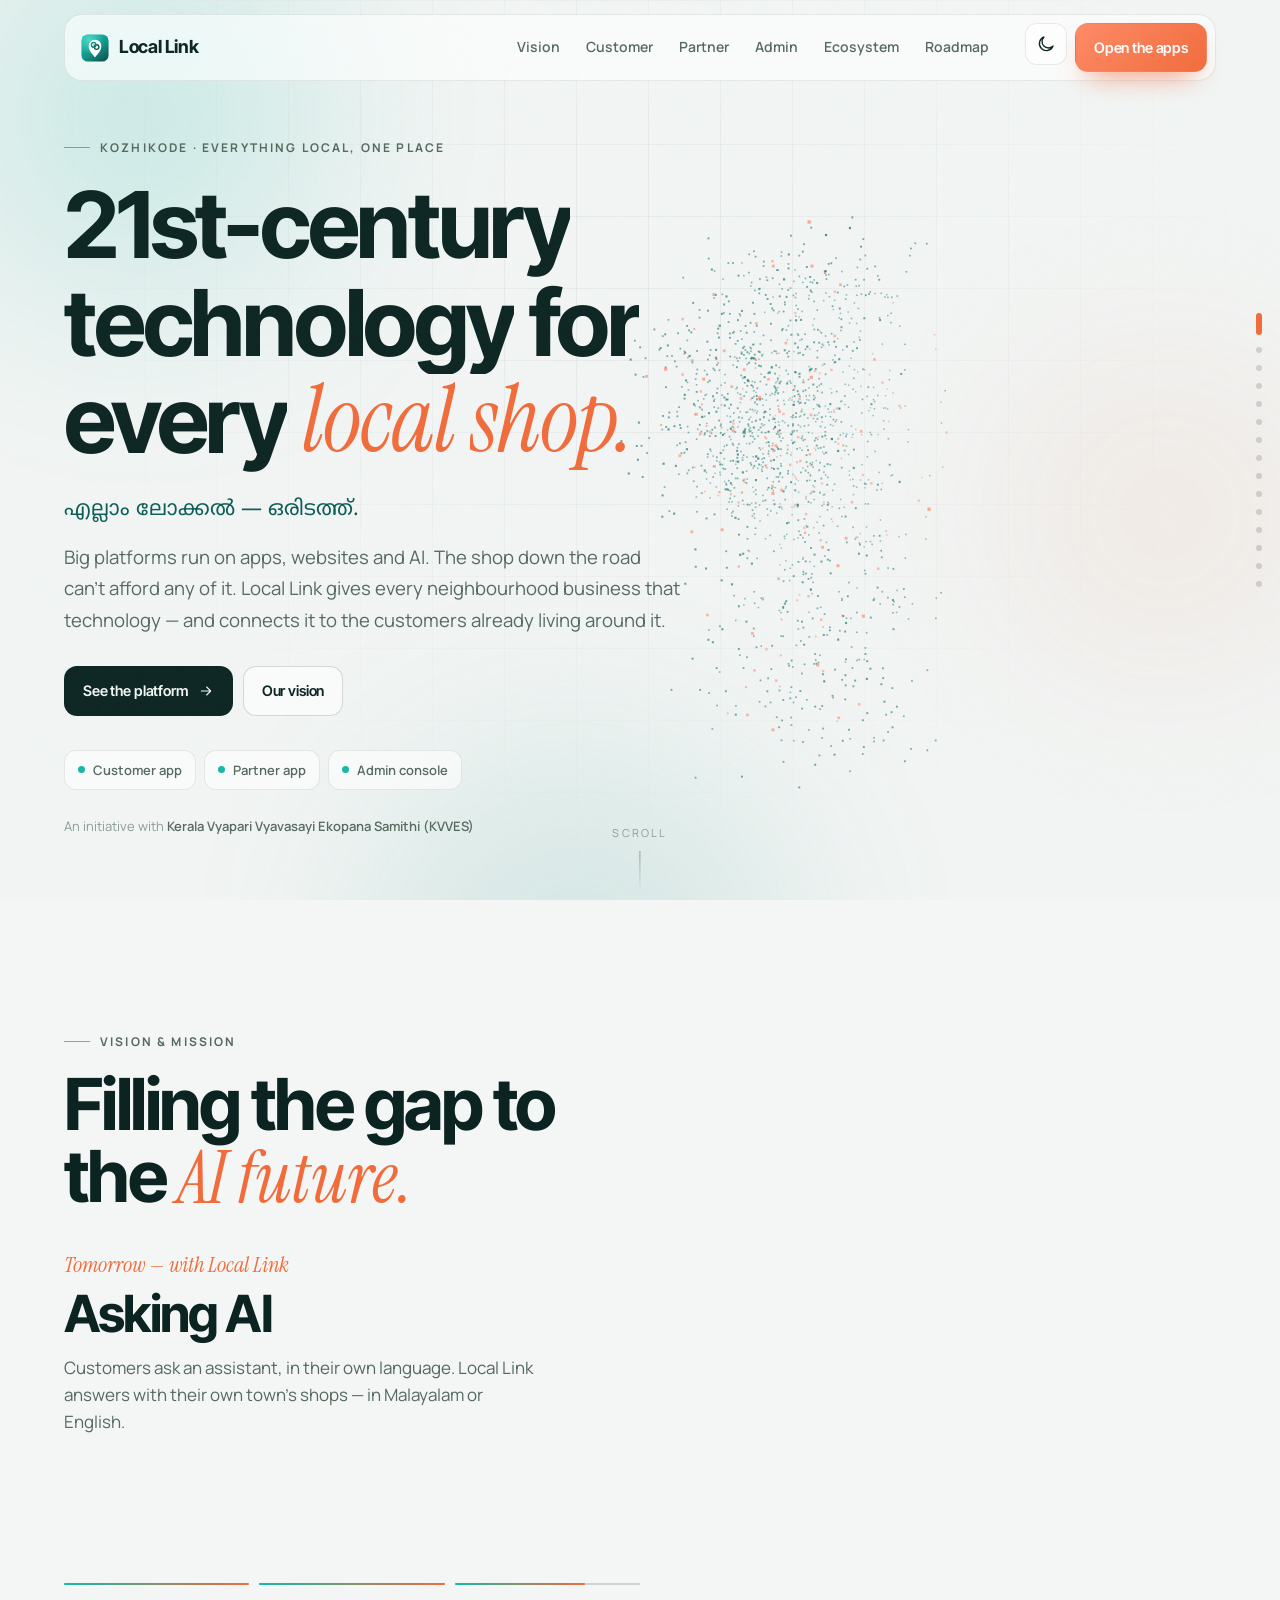
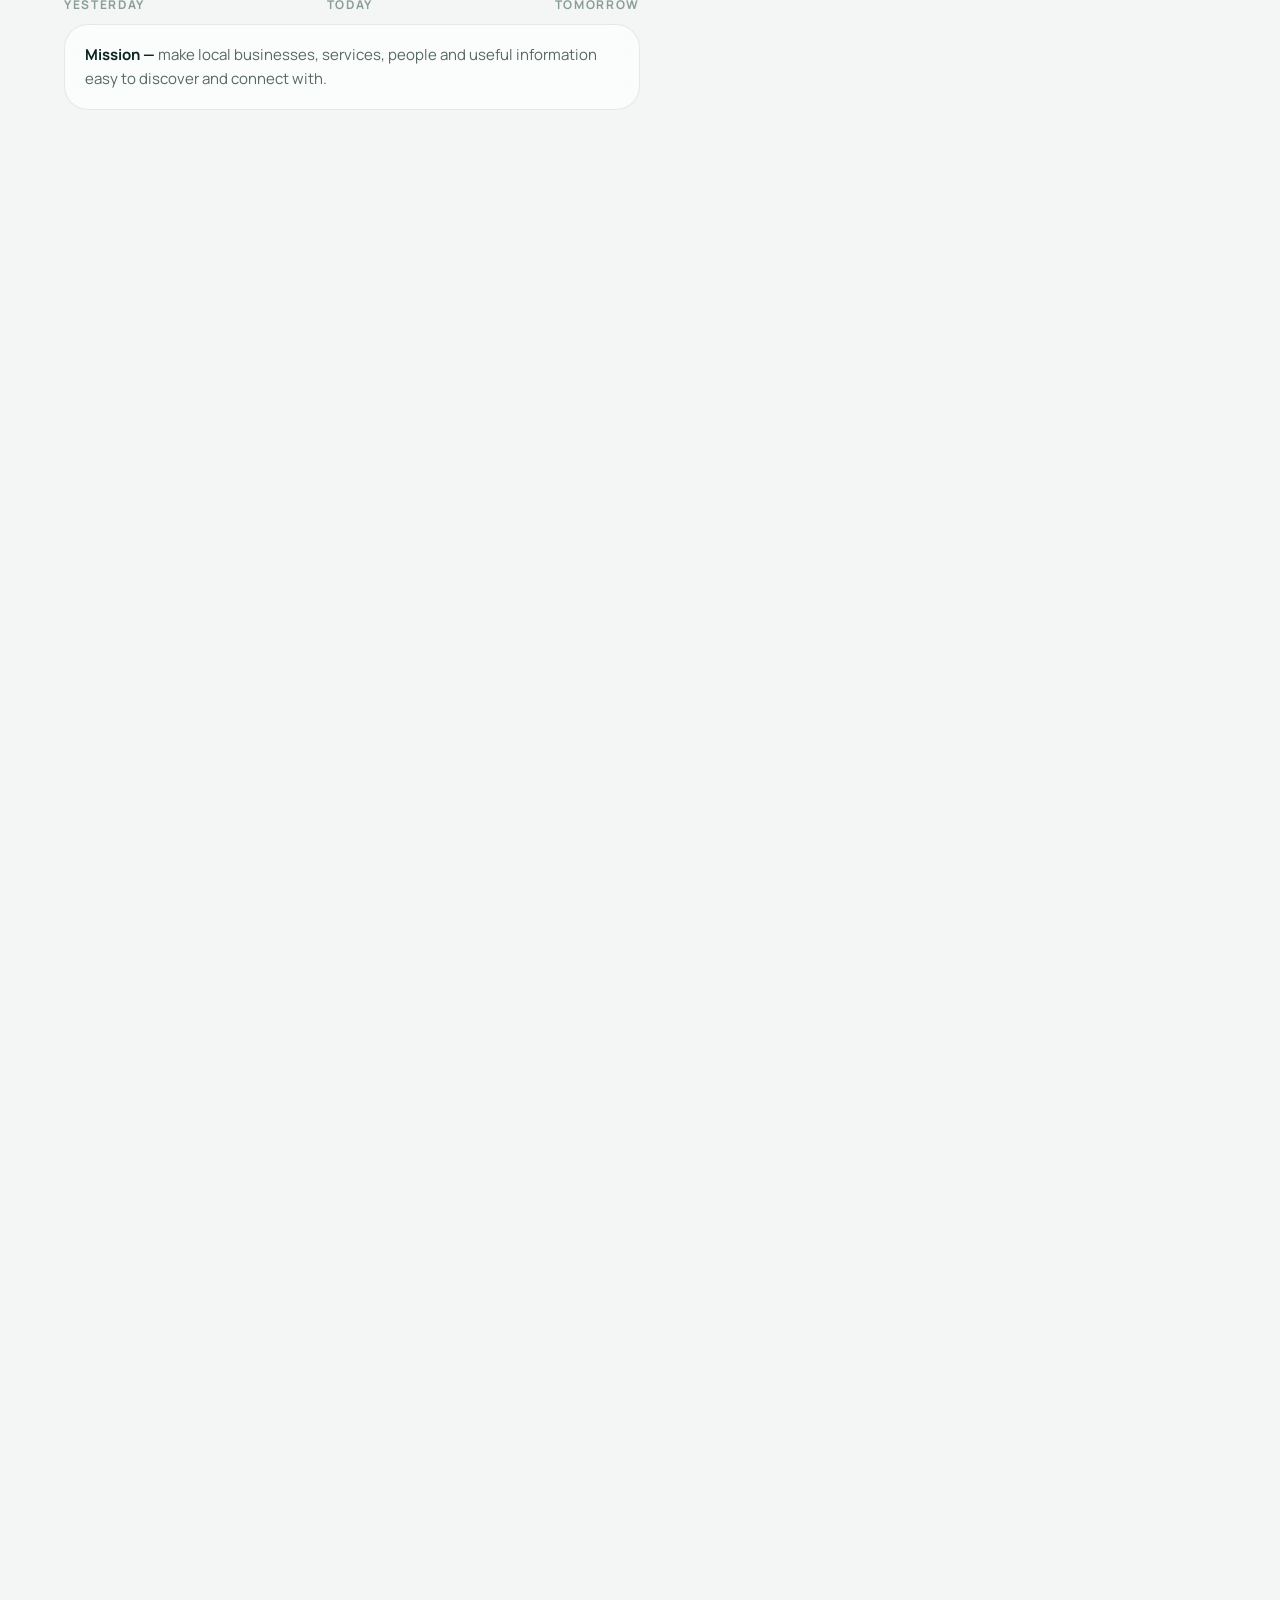
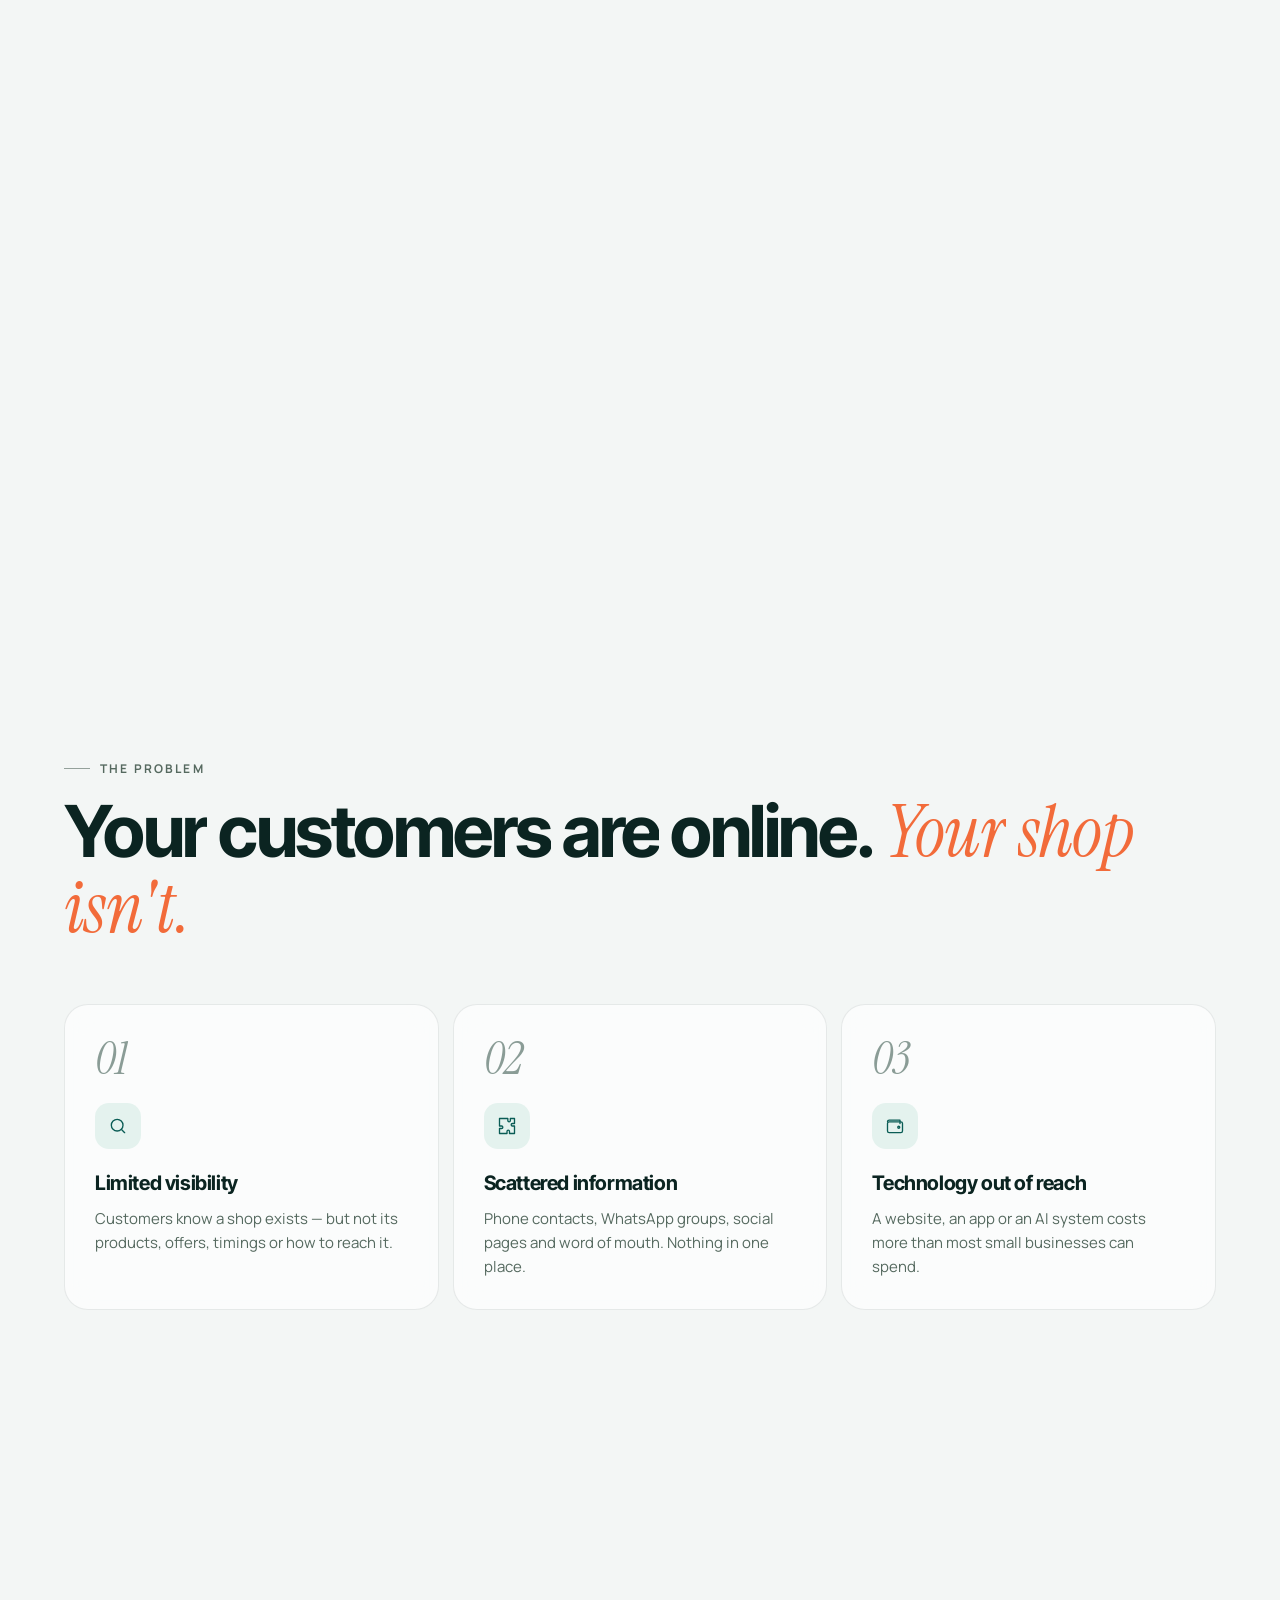
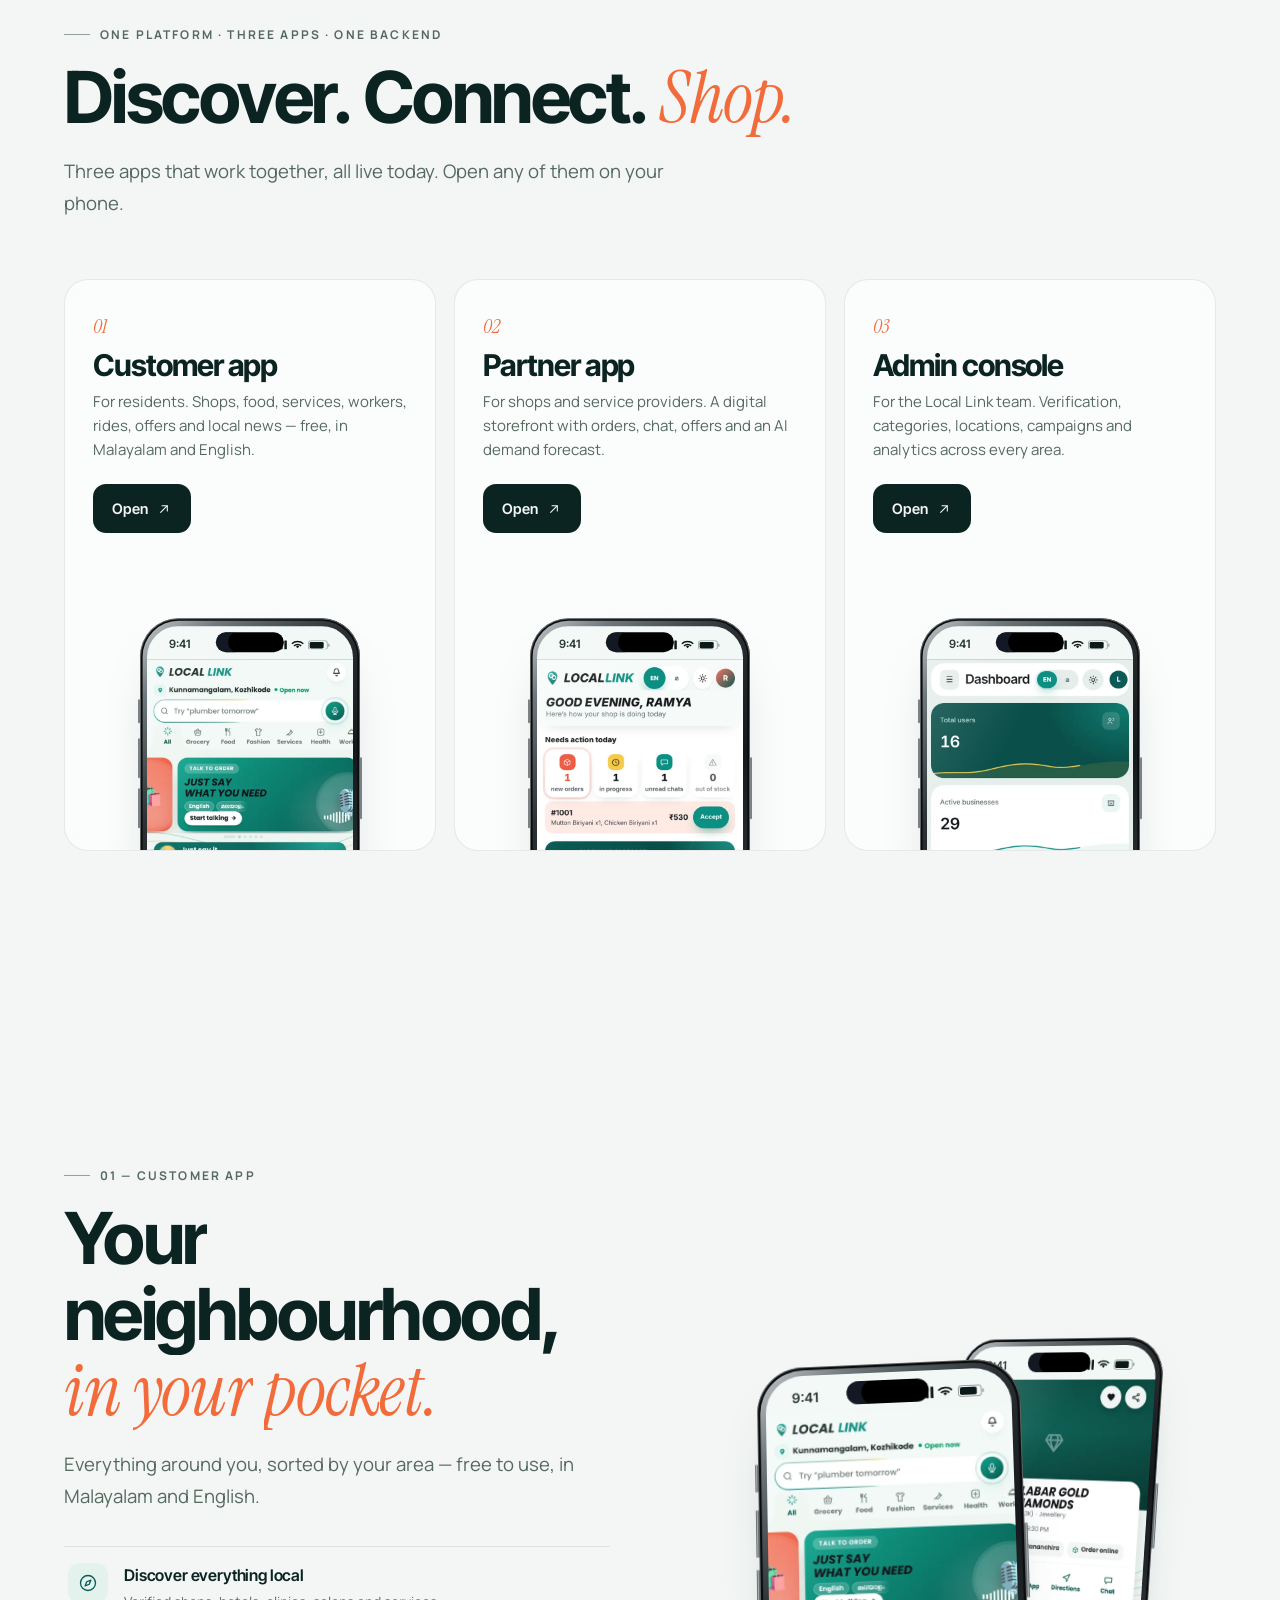
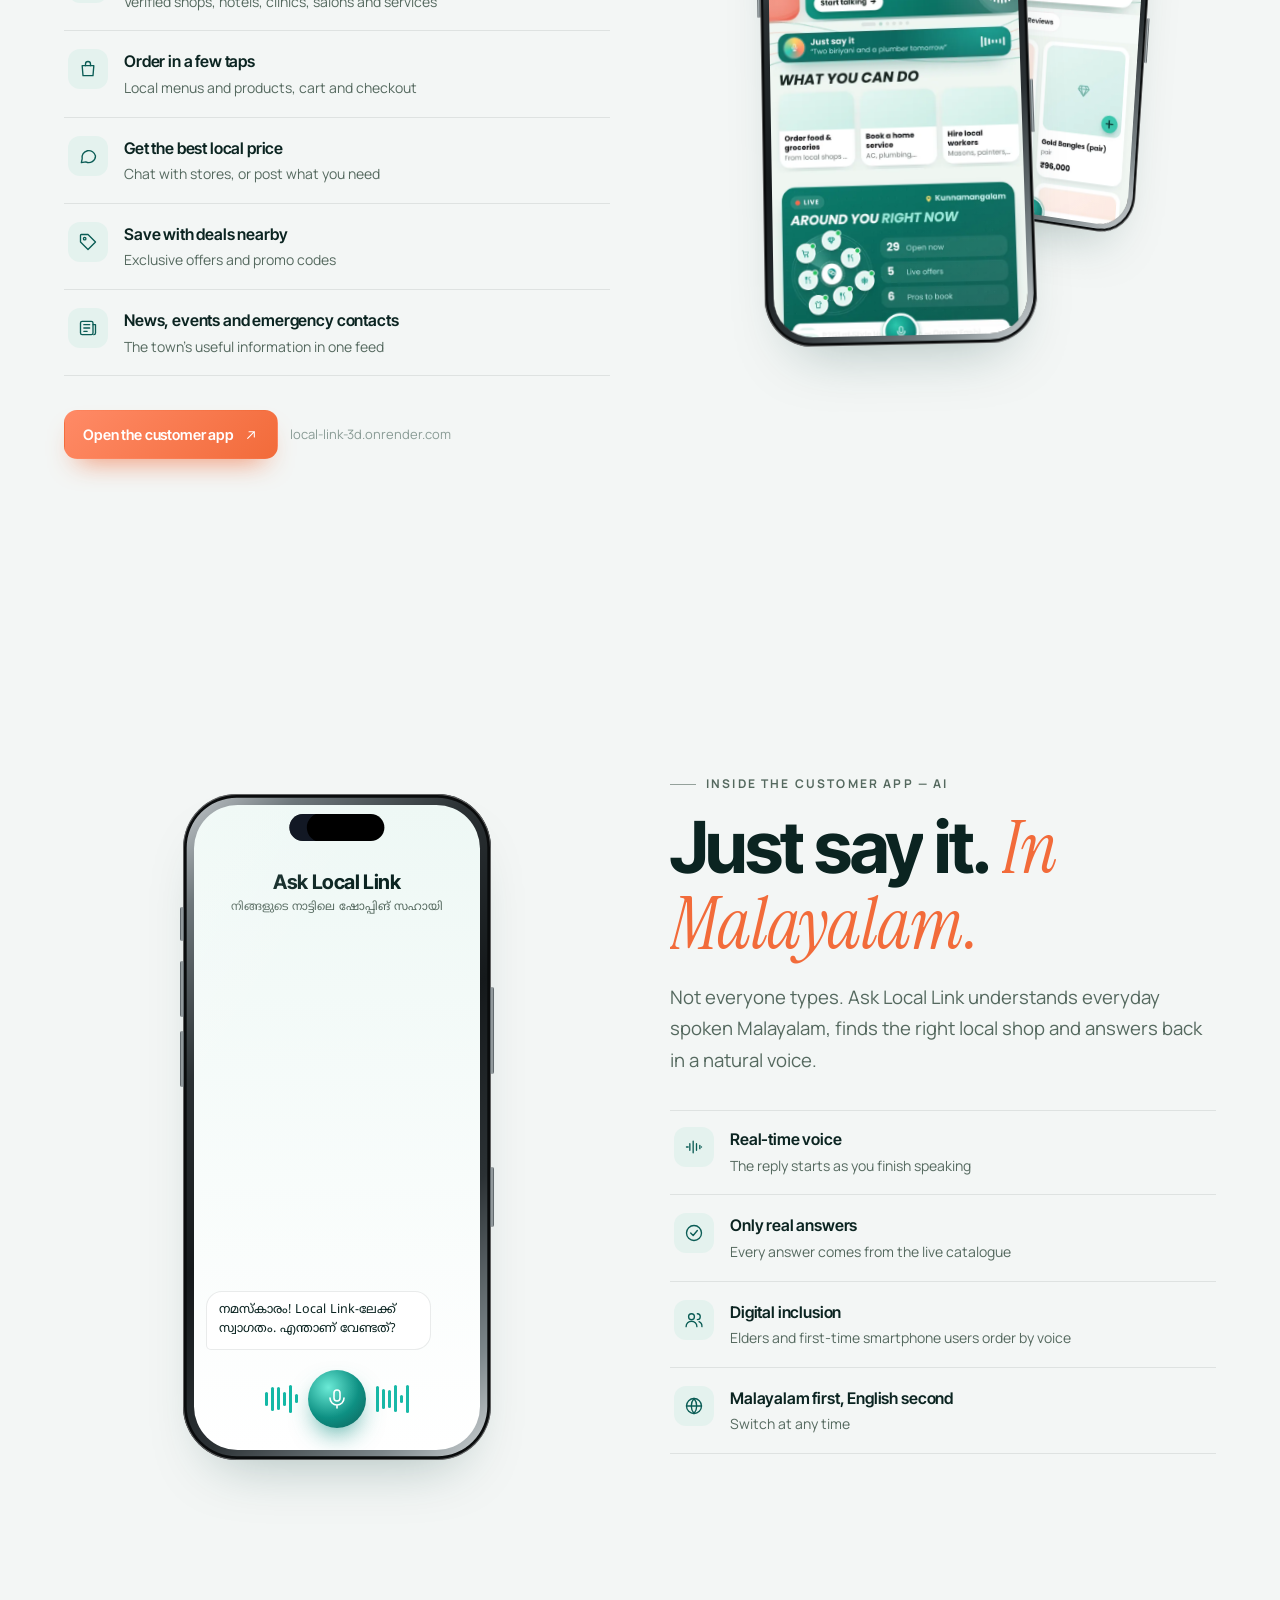
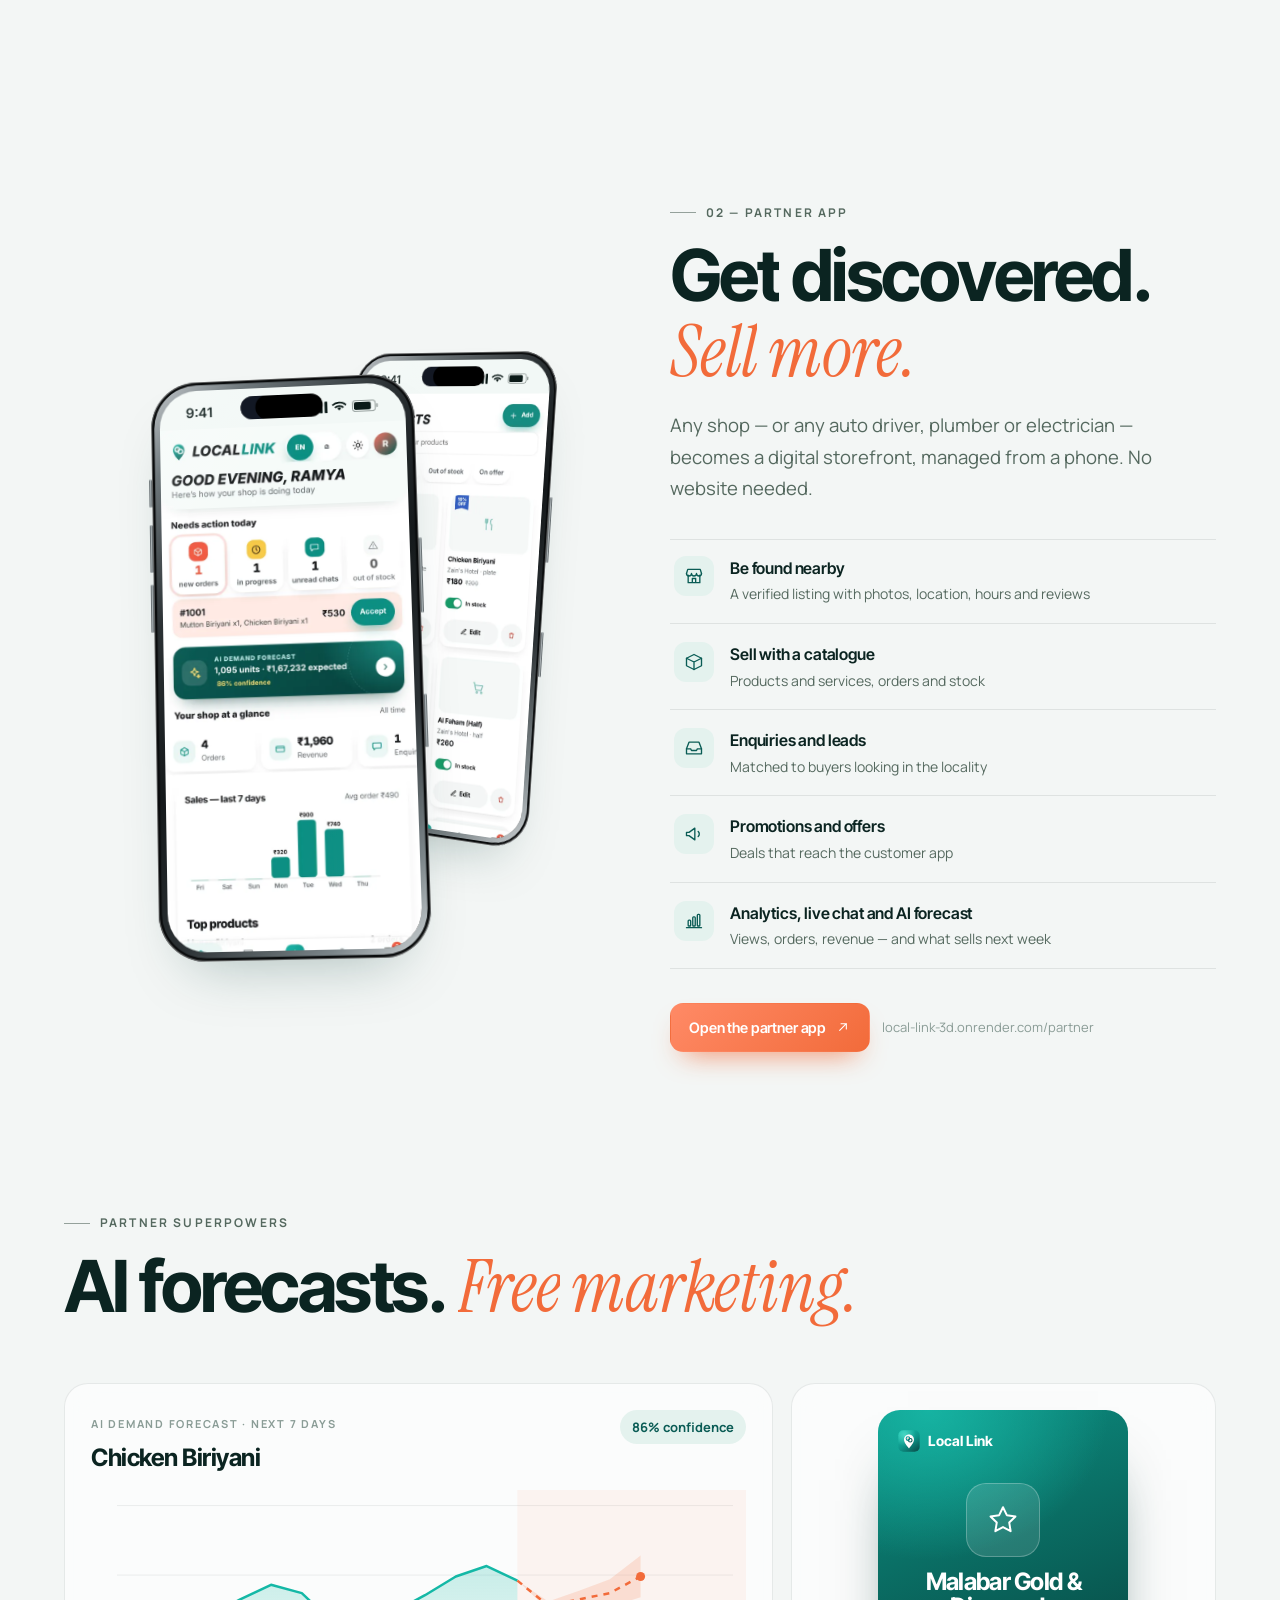
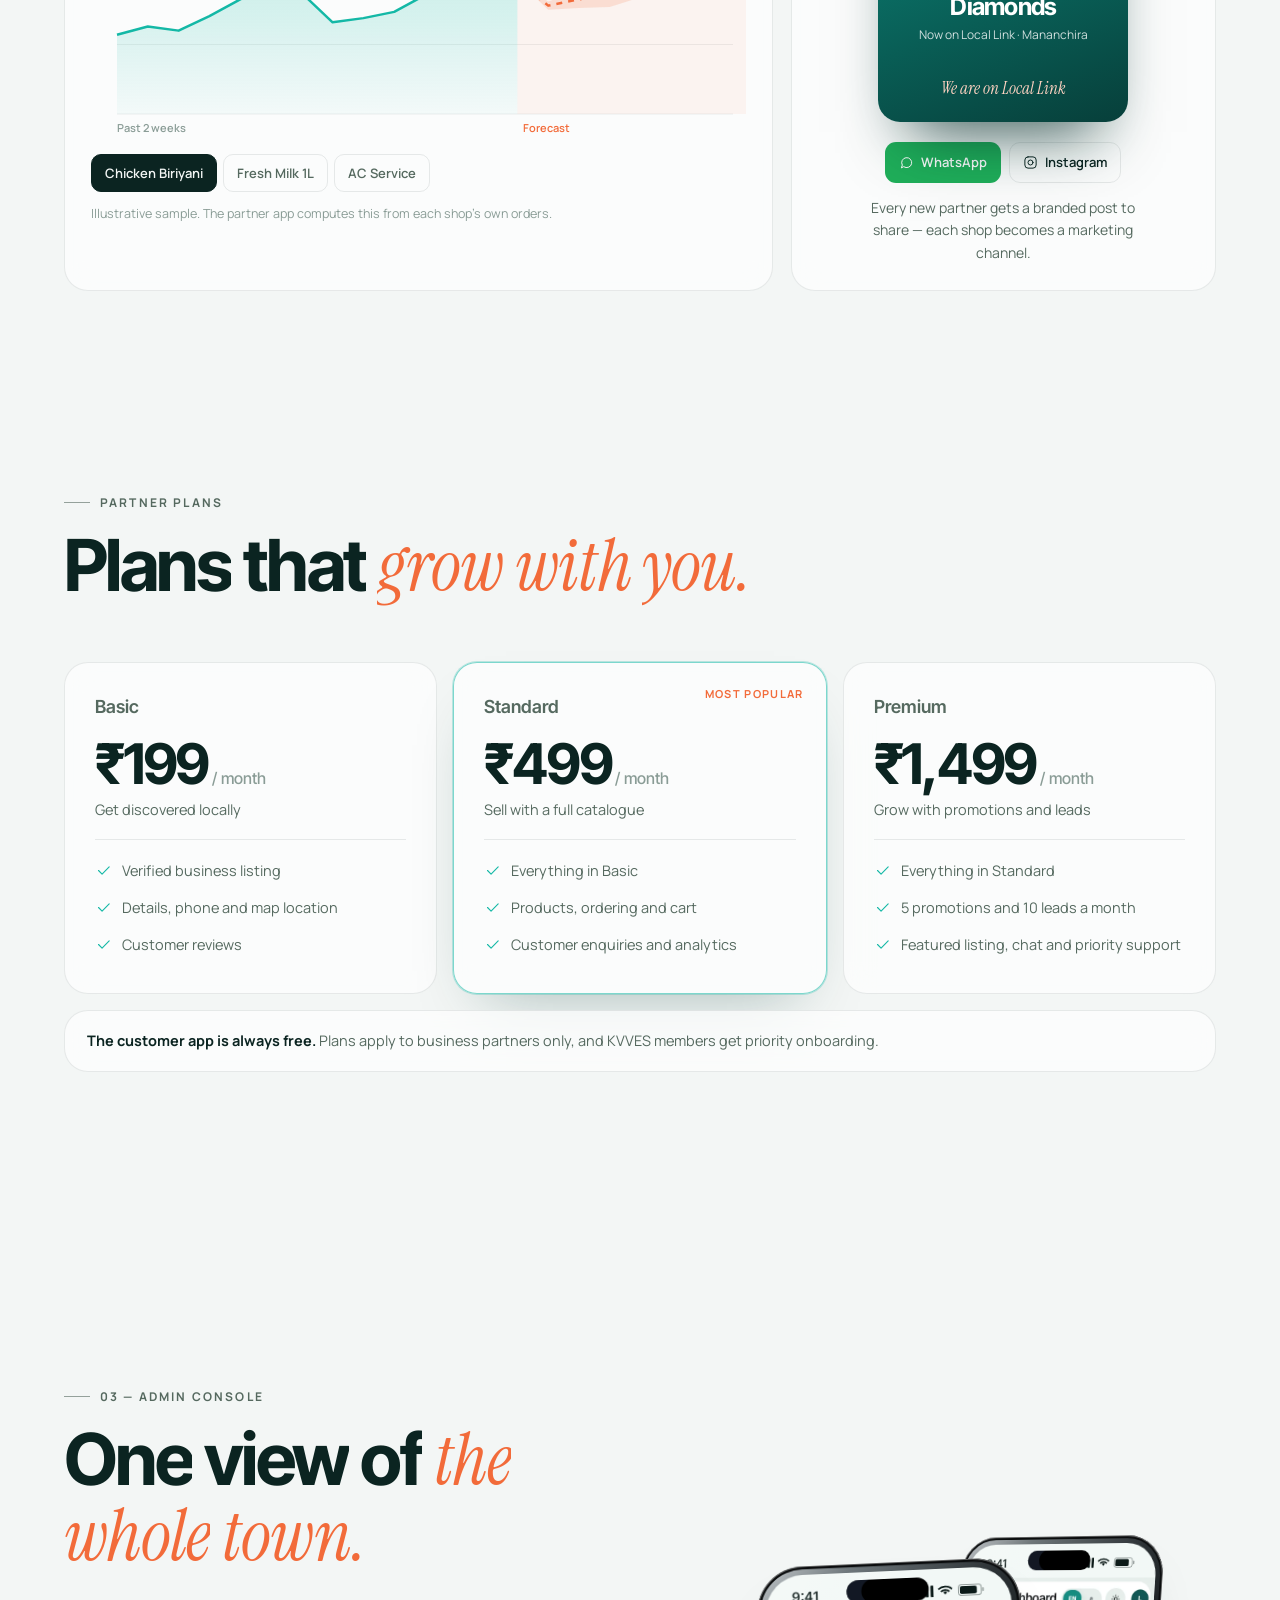
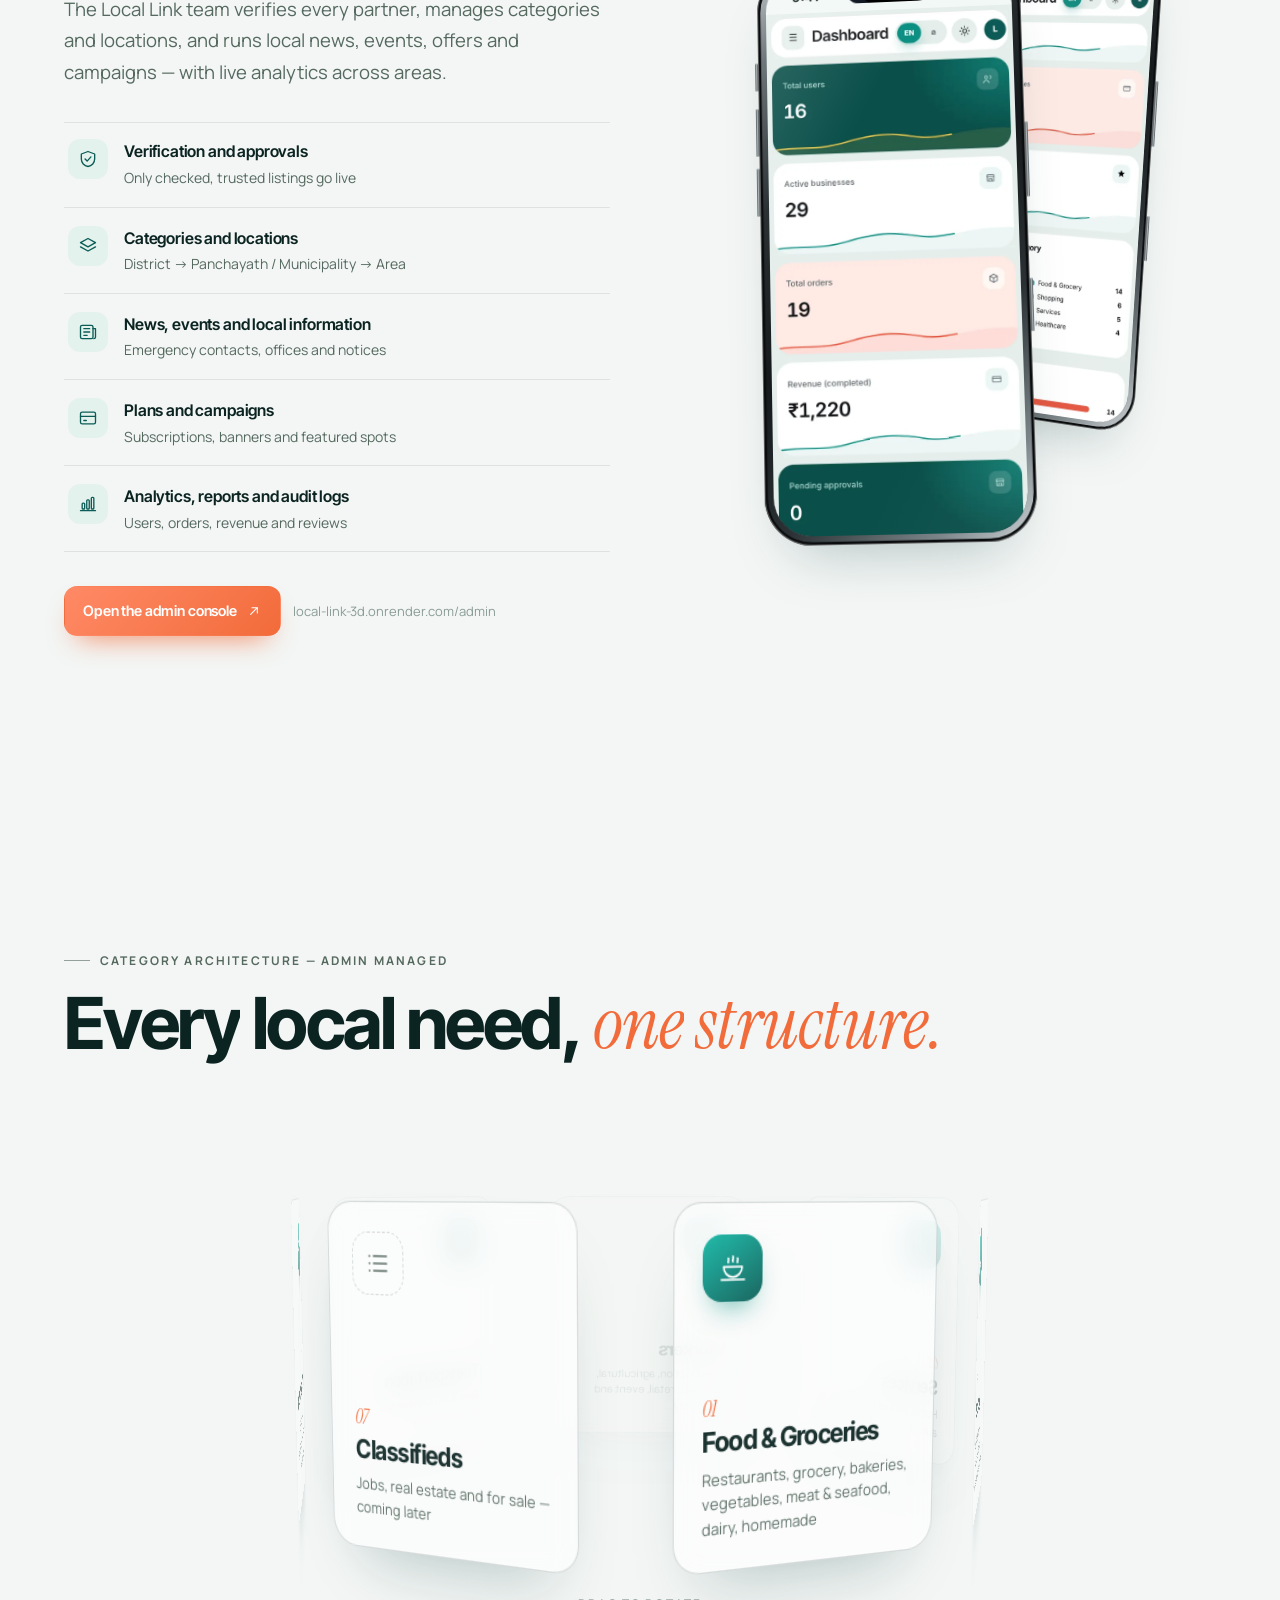
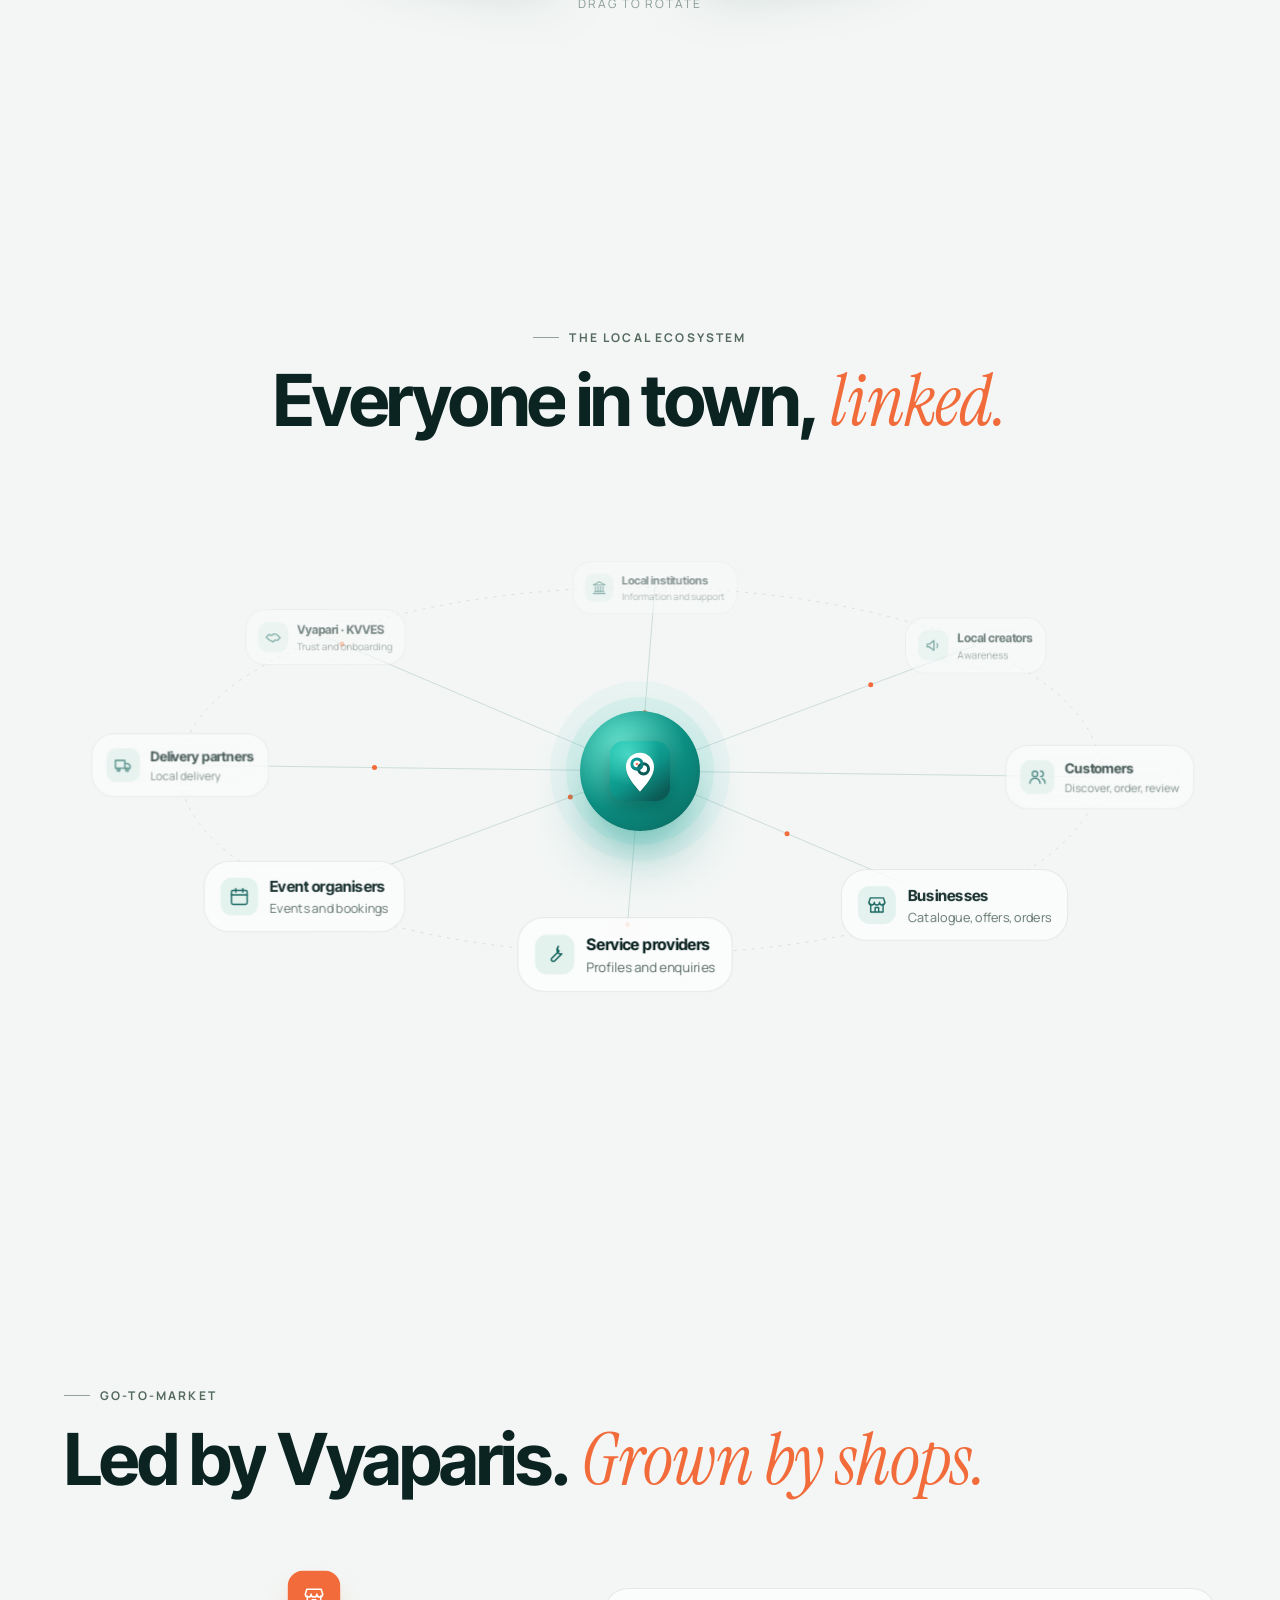
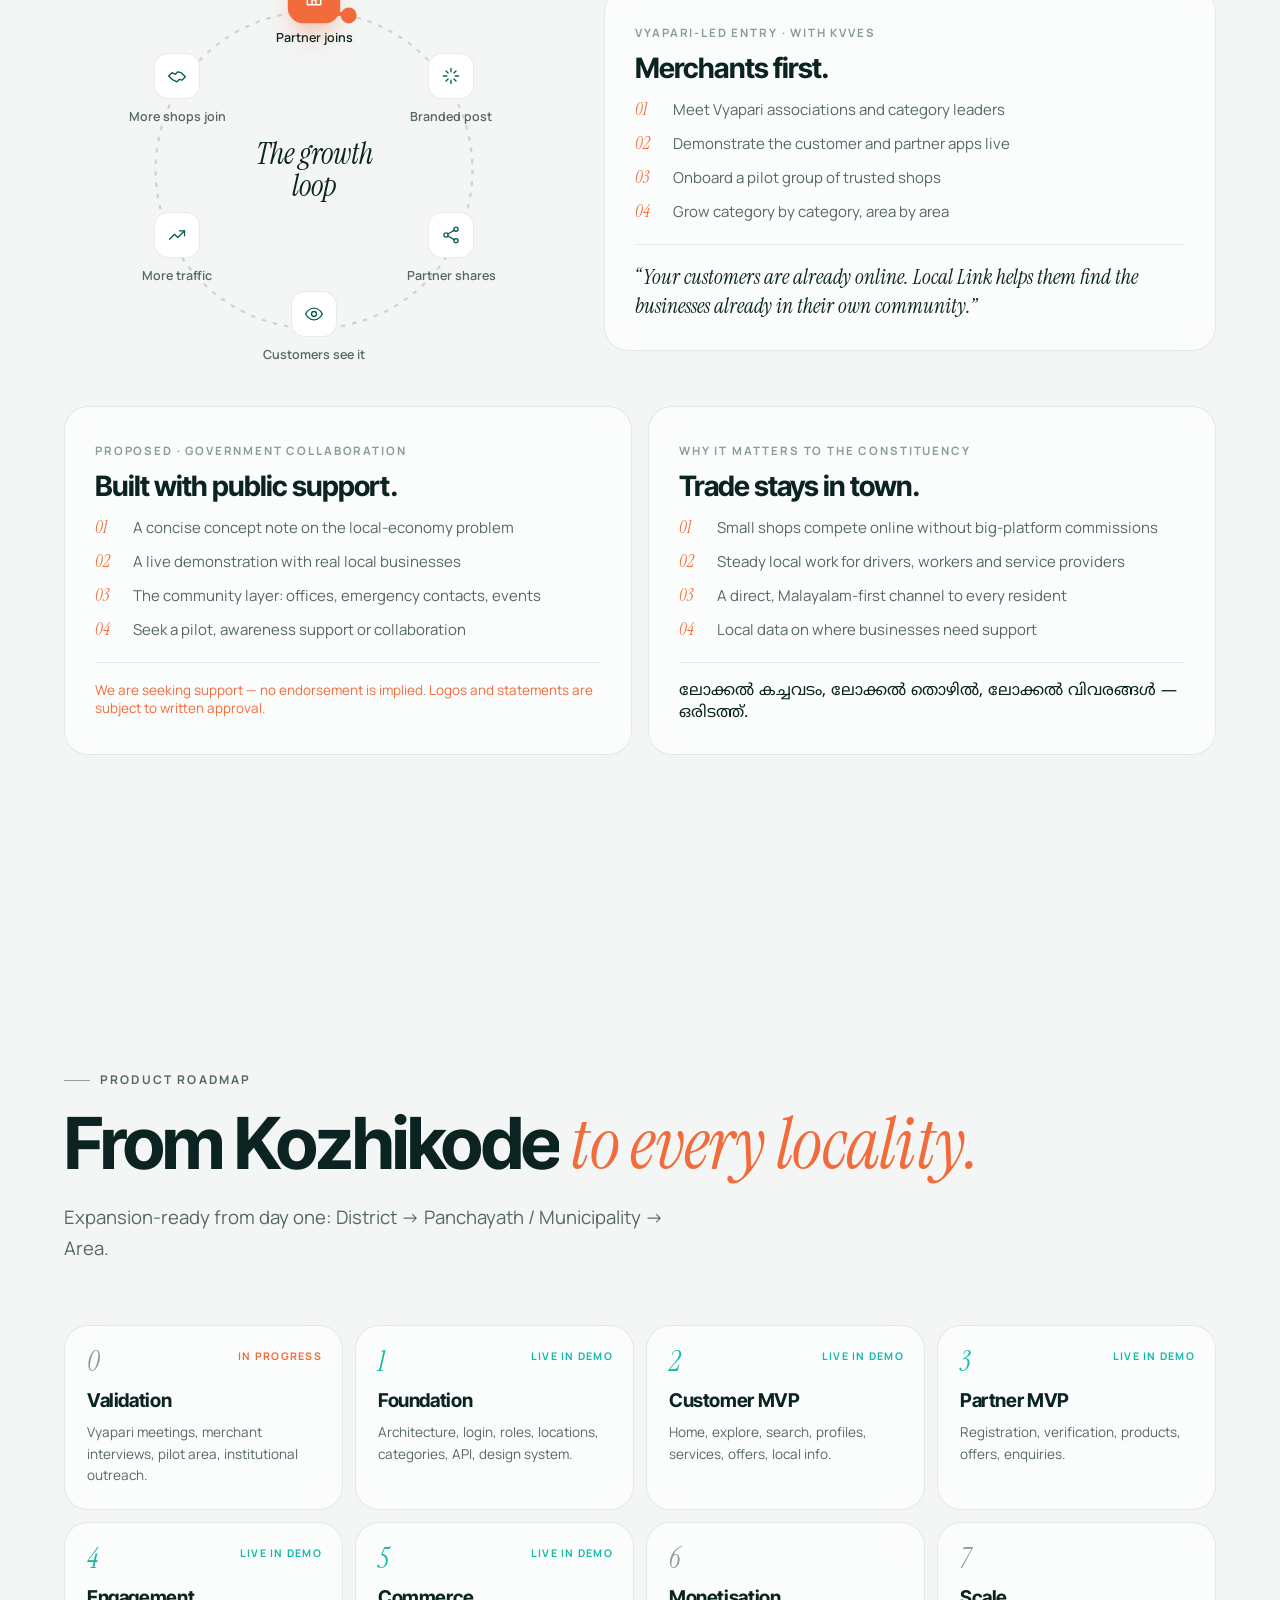
==== commit 7b5a1c32: "Pitch site: iPhone 18 Pro mockups with status bar, full desktop experience on phones, smoother mobil" ====
--- a/public/pitch/index.html
+++ b/public/pitch/index.html
@@ -19,8 +19,9 @@
 [data-theme=light]{ --bg:#F3F6F5; --bg2:#E9F0EE; --surface:#FFFFFF; --glass:rgba(255,255,255,.66); --text:#0B2421; --muted:#55695F; --faint:#8A9C96; --line:rgba(11,36,33,.09); --line2:rgba(11,36,33,.16); --accent:#0A5C55; --chip:#E4F2EE; --shadow:0 30px 60px -32px rgba(10,60,55,.35); --frame:#0E1A18; }
 [data-theme=dark]{ --bg:#040B0A; --bg2:#081412; --surface:#0B1816; --glass:rgba(13,28,25,.62); --text:#ECF6F3; --muted:#9BB4AD; --faint:#6A827B; --line:rgba(255,255,255,.08); --line2:rgba(255,255,255,.16); --accent:#7FE0CF; --chip:rgba(127,224,207,.09); --shadow:0 30px 70px -30px rgba(0,0,0,.8); --frame:#1A2A27; }
 *{box-sizing:border-box;margin:0;padding:0}
-html{scroll-behavior:smooth;-webkit-text-size-adjust:100%}
-body{font-family:var(--body);color:var(--text);background:var(--bg);overflow-x:hidden;line-height:1.6;transition:background .6s var(--ease),color .6s var(--ease)}
+html{-webkit-text-size-adjust:100%;overflow-x:clip}
+@media(hover:hover){html{scroll-behavior:smooth}}
+body{font-family:var(--body);color:var(--text);background:var(--bg);overflow-x:clip;line-height:1.6;overscroll-behavior-y:none;transition:background .6s var(--ease),color .6s var(--ease)}
 img{display:block;max-width:100%} a{color:inherit;text-decoration:none} button{font:inherit;color:inherit}
 .ml{font-family:var(--ml)}
 .wrap{width:min(1200px,90vw);margin:0 auto;position:relative}
@@ -42,7 +43,7 @@
 [data-theme=dark] #bg i{opacity:.4}
 @keyframes drift{to{transform:translate(6vw,4vh) scale(1.12)}}
 #grid{position:fixed;inset:0;z-index:-2;pointer-events:none;background-image:linear-gradient(var(--line) 1px,transparent 1px),linear-gradient(90deg,var(--line) 1px,transparent 1px);background-size:72px 72px;mask-image:radial-gradient(ellipse at 50% 30%,#000 10%,transparent 70%);-webkit-mask-image:radial-gradient(ellipse at 50% 30%,#000 10%,transparent 70%);opacity:.55}
-#holo{position:fixed;inset:0;width:100vw;height:100vh;z-index:-1;pointer-events:none}
+#holo{position:fixed;left:0;top:0;width:100vw;height:100lvh;z-index:-1;pointer-events:none}
 .grain{position:fixed;inset:0;z-index:100;pointer-events:none;opacity:.05;background-image:url("data:image/svg+xml,%3Csvg xmlns='http://www.w3.org/2000/svg' width='160' height='160'%3E%3Cfilter id='n'%3E%3CfeTurbulence type='fractalNoise' baseFrequency='.9' numOctaves='2'/%3E%3C/filter%3E%3Crect width='100%25' height='100%25' filter='url(%23n)'/%3E%3C/svg%3E")}
 
 /* reveal */
@@ -121,13 +122,25 @@
 .pb h4{font-family:var(--display);font-size:20px;letter-spacing:-.02em;margin-bottom:8px}
 .pb p{color:var(--muted);font-size:15px}
 
-/* phone device */
-.phone{position:relative;width:var(--w,250px);aspect-ratio:412/915;border-radius:calc(var(--w,250px)*.15);padding:calc(var(--w,250px)*.032);background:linear-gradient(145deg,#2A3B38,var(--frame) 40%,#050807);box-shadow:var(--shadow),inset 0 0 0 1.5px rgba(255,255,255,.12),inset 0 0 0 3px rgba(0,0,0,.5)}
-.phone::before{content:"";position:absolute;top:calc(var(--w,250px)*.06);left:50%;transform:translateX(-50%);width:28%;height:calc(var(--w,250px)*.07);border-radius:99px;background:#000;z-index:3}
-.phone::after{content:"";position:absolute;inset:calc(var(--w,250px)*.032);border-radius:calc(var(--w,250px)*.12);background:linear-gradient(115deg,rgba(255,255,255,.16),transparent 35%);pointer-events:none;z-index:2}
-.phone img{width:100%;height:100%;object-fit:cover;object-position:top;border-radius:calc(var(--w,250px)*.12);background:var(--bg2)}
-.phone .side{position:absolute;right:-3px;top:22%;width:3px;height:12%;border-radius:2px;background:#1B2826}
-
+/* phone device — iPhone 18 Pro style: titanium band, thin bezel, Dynamic Island, side buttons */
+.phone{position:relative;width:var(--w,250px);aspect-ratio:393/852;border-radius:calc(var(--w,250px)*.175);padding:calc(var(--w,250px)*.034);
+  background:linear-gradient(135deg,#C9CED1 0%,#6E777B 12%,#2B3134 30%,#15191B 50%,#2B3134 70%,#7C868A 88%,#D3D8DA 100%);
+  box-shadow:var(--shadow),inset 0 0 0 1px rgba(255,255,255,.35),inset 0 0 0 calc(var(--w,250px)*.012) #0A0C0D}
+.phone::before{content:"";position:absolute;top:calc(var(--w,250px)*.064);left:50%;transform:translateX(-50%);width:31%;height:calc(var(--w,250px)*.088);border-radius:99px;background:#000;z-index:3;box-shadow:inset calc(var(--w,250px)*.06) 0 0 -1px rgba(30,40,60,.6)}
+.phone::after{content:"";position:absolute;inset:calc(var(--w,250px)*.034);border-radius:calc(var(--w,250px)*.142);background:linear-gradient(118deg,rgba(255,255,255,.18),transparent 32%,transparent 70%,rgba(255,255,255,.05));pointer-events:none;z-index:2}
+.phone img{width:100%;height:100%;object-fit:cover;object-position:top;border-radius:calc(var(--w,250px)*.142);background:#000}
+.phone .scr{position:absolute;inset:calc(var(--w,250px)*.034);border-radius:calc(var(--w,250px)*.142);overflow:hidden;background:#F2F8F6;display:flex;flex-direction:column}
+[data-theme=dark] .phone .scr{background:#0A1412}
+.phone .scr img{flex:1;min-height:0;border-radius:0;width:100%;height:auto}
+.phone .sb{flex:none;height:calc(var(--w,250px)*.15);display:flex;align-items:center;justify-content:space-between;padding:calc(var(--w,250px)*.02) calc(var(--w,250px)*.1) 0;font-family:-apple-system,'SF Pro Text','Inter Tight',sans-serif;font-weight:600;font-size:calc(var(--w,250px)*.052);color:#0B1A18}
+[data-theme=dark] .phone .sb{color:#fff}
+.phone .sb svg{height:calc(var(--w,250px)*.045);width:auto;fill:currentColor}
+.phone .k{position:absolute;width:calc(var(--w,250px)*.012);border-radius:2px;background:linear-gradient(90deg,#4B5357,#A9B1B4,#4B5357)}
+.phone .k.p{right:calc(var(--w,250px)*-.011);top:29%;height:13%}
+.phone .k.a{left:calc(var(--w,250px)*-.011);top:17%;height:5%}
+.phone .k.v1{left:calc(var(--w,250px)*-.011);top:25%;height:8.5%}
+.phone .k.v2{left:calc(var(--w,250px)*-.011);top:35.5%;height:8.5%}
+.phone .k.c{right:calc(var(--w,250px)*-.011);top:56%;height:9%}
 /* platform */
 .apps{display:grid;gap:18px;margin-top:60px}
 @media(min-width:980px){.apps{grid-template-columns:repeat(3,1fr)}}
@@ -164,9 +177,9 @@
 
 /* voice */
 .vph{--w:clamp(260px,24vw,320px);margin:0 auto}
-.vscr{position:absolute;inset:calc(var(--w)*.032);border-radius:calc(var(--w)*.12);overflow:hidden;background:var(--bg);display:flex;flex-direction:column;z-index:1}
+.vscr{position:absolute;inset:calc(var(--w)*.034);border-radius:calc(var(--w)*.142);overflow:hidden;background:var(--bg);display:flex;flex-direction:column;z-index:1}
 [data-theme=light] .vscr{background:linear-gradient(180deg,#EEF8F5,#fff)}
-.vtop{text-align:center;padding:42px 16px 6px}
+.vtop{text-align:center;padding:calc(var(--w)*.2) 16px 6px}
 .vtop b{font-family:var(--display);font-size:20px;letter-spacing:-.02em}
 .vtop small{display:block;font-size:11.5px;color:var(--muted)}
 .vmsgs{flex:1;padding:8px 12px;display:flex;flex-direction:column;gap:8px;overflow:hidden;justify-content:flex-end}
@@ -300,7 +313,8 @@
 .three b{display:block;font-family:var(--display);font-size:17px;letter-spacing:-.01em} .three small{color:rgba(255,255,255,.7);font-size:13px}
 .three .ar{margin-left:auto;opacity:.7}
 .contacts{display:flex;flex-wrap:wrap;gap:10px;justify-content:center;margin-top:26px}
-.contacts span{display:inline-flex;gap:8px;align-items:center;padding:10px 15px;border-radius:12px;background:rgba(255,255,255,.08);border:1px solid rgba(255,255,255,.14);font-weight:600;font-size:14px}
+.contacts a{display:inline-flex;gap:8px;align-items:center;padding:10px 15px;border-radius:12px;background:rgba(255,255,255,.08);border:1px solid rgba(255,255,255,.14);font-weight:600;font-size:14px}
+.contacts a:hover{background:rgba(255,255,255,.16)}
 .contacts .ic{width:16px;height:16px}
 footer{padding:50px 0 60px;text-align:center;color:var(--faint);font-size:13px}
 
@@ -310,17 +324,19 @@
 .dots a{width:6px;height:6px;border-radius:50%;background:var(--line2);transition:all .35s var(--ease)}
 .dots a.on{height:22px;border-radius:4px;background:var(--coral)}
 @media(max-width:760px){
-  #bg i{animation:none;filter:blur(60px);opacity:.4} .grain{display:none} #grid{background-size:48px 48px}
-  .card,.nav .wrap,.cc,.btn.o,.applinks a{backdrop-filter:none!important;-webkit-backdrop-filter:none!important}
-  .card,.cc{background:var(--surface)} .nav .wrap{background:var(--surface)}
+  #bg i{animation-duration:40s;filter:blur(60px);opacity:.45} .grain{display:none} #grid{background-size:48px 48px}
+  .cc,.btn.o,.applinks a,.on3{backdrop-filter:none!important;-webkit-backdrop-filter:none!important} .cc,.on3{background:var(--surface)}
+  .card{backdrop-filter:blur(10px);-webkit-backdrop-filter:blur(10px)}
   .rv{filter:none;transform:translateY(24px)}
-  section{padding:76px 0} .hero{padding:110px 0 70px;min-height:auto} .hero h1{font-size:clamp(40px,11vw,56px)}
+  section{padding:80px 0} .hero{min-height:100svh;padding:calc(38svh + 30px) 0 60px;align-items:flex-start} .hero h1{font-size:clamp(40px,11vw,56px);margin:16px 0 16px}
   h2{font-size:clamp(32px,9vw,44px)} .lead{font-size:15.5px}
-  .vision{height:260vh} .eras{min-height:250px;margin-top:22px} .era h3{font-size:32px} .era p{font-size:15px}
-  .duo{height:470px} .duo .pa{--w:200px} .duo .pb2{--w:170px}
-  .app .phone{--w:190px} .apps{margin-top:36px}
-  .vph{--w:270px} .pgrid,.plans,.probs{margin-top:34px} .fcard{padding:18px} #fchart{height:200px}
-  .ringstage{height:360px} .cc{width:190px;height:240px;padding:20px;box-shadow:0 10px 24px -16px rgba(0,0,0,.35)} .on3{box-shadow:none}
+  .vision{height:280vh} .vision .pin{align-items:flex-end;padding-bottom:5svh} .vision .pin .wrap{padding-top:36svh}
+  .eras{min-height:190px;margin-top:16px} .era h3{font-size:30px;margin:4px 0 8px} .era p{font-size:14.5px} .mission{display:none}
+  .vision h2{font-size:30px}
+  .duo{height:500px} .duo .pa{--w:205px} .duo .pb2{--w:175px}
+  .app .phone{--w:195px} .apps{margin-top:36px}
+  .vph{--w:280px} .pgrid,.plans,.probs{margin-top:34px} .fcard{padding:18px} #fchart{height:200px}
+  .ringstage{height:380px} .cc{width:195px;height:245px;padding:20px;box-shadow:0 14px 30px -18px rgba(0,0,0,.45)}
   .plan .pr{font-size:46px} .final{border-radius:26px} .road{margin-top:36px}
   .scrollhint{display:none} .nav .r .btn{padding:10px 13px;font-size:13px}
   .fi:hover{padding-left:4px}
@@ -604,7 +620,7 @@
         <a href="https://local-link-3d.onrender.com/partner" target="_blank" rel="noopener"><span class="ico" data-i="store"></span><div><b>Partner app</b><small>List your shop</small></div><svg class="ic ar" viewBox="0 0 24 24"><path d="M7 17 17 7M9 7h8v8"/></svg></a>
         <a href="https://local-link-3d.onrender.com/admin" target="_blank" rel="noopener"><span class="ico" data-i="shield"></span><div><b>Admin console</b><small>Run the network</small></div><svg class="ic ar" viewBox="0 0 24 24"><path d="M7 17 17 7M9 7h8v8"/></svg></a>
       </div>
-      <div class="contacts"><span><svg class="ic" viewBox="0 0 24 24"><path d="M22 16.9v3a2 2 0 0 1-2.2 2 19.8 19.8 0 0 1-8.6-3.1 19.5 19.5 0 0 1-6-6A19.8 19.8 0 0 1 2.1 4.2 2 2 0 0 1 4.1 2h3a2 2 0 0 1 2 1.7c.1.9.4 1.8.7 2.7a2 2 0 0 1-.5 2.1L8 9.8a16 16 0 0 0 6 6l1.3-1.3a2 2 0 0 1 2.1-.4c.9.3 1.8.6 2.7.7a2 2 0 0 1 1.7 2z"/></svg>+91 97440 01030</span><span><svg class="ic" viewBox="0 0 24 24"><path d="M22 16.9v3a2 2 0 0 1-2.2 2 19.8 19.8 0 0 1-8.6-3.1 19.5 19.5 0 0 1-6-6A19.8 19.8 0 0 1 2.1 4.2 2 2 0 0 1 4.1 2h3a2 2 0 0 1 2 1.7c.1.9.4 1.8.7 2.7a2 2 0 0 1-.5 2.1L8 9.8a16 16 0 0 0 6 6l1.3-1.3a2 2 0 0 1 2.1-.4c.9.3 1.8.6 2.7.7a2 2 0 0 1 1.7 2z"/></svg>+91 98466 41697</span><span><svg class="ic" viewBox="0 0 24 24"><path d="M22 16.9v3a2 2 0 0 1-2.2 2 19.8 19.8 0 0 1-8.6-3.1 19.5 19.5 0 0 1-6-6A19.8 19.8 0 0 1 2.1 4.2 2 2 0 0 1 4.1 2h3a2 2 0 0 1 2 1.7c.1.9.4 1.8.7 2.7a2 2 0 0 1-.5 2.1L8 9.8a16 16 0 0 0 6 6l1.3-1.3a2 2 0 0 1 2.1-.4c.9.3 1.8.6 2.7.7a2 2 0 0 1 1.7 2z"/></svg>+91 88485 16495</span></div>
+      <div class="contacts"><a href="tel:+918848515495"><svg class="ic" viewBox="0 0 24 24"><path d="M22 16.9v3a2 2 0 0 1-2.2 2 19.8 19.8 0 0 1-8.6-3.1 19.5 19.5 0 0 1-6-6A19.8 19.8 0 0 1 2.1 4.2 2 2 0 0 1 4.1 2h3a2 2 0 0 1 2 1.7c.1.9.4 1.8.7 2.7a2 2 0 0 1-.5 2.1L8 9.8a16 16 0 0 0 6 6l1.3-1.3a2 2 0 0 1 2.1-.4c.9.3 1.8.6 2.7.7a2 2 0 0 1 1.7 2z"/></svg>+91 88485 15495</a><a href="tel:+919744001030"><svg class="ic" viewBox="0 0 24 24"><path d="M22 16.9v3a2 2 0 0 1-2.2 2 19.8 19.8 0 0 1-8.6-3.1 19.5 19.5 0 0 1-6-6A19.8 19.8 0 0 1 2.1 4.2 2 2 0 0 1 4.1 2h3a2 2 0 0 1 2 1.7c.1.9.4 1.8.7 2.7a2 2 0 0 1-.5 2.1L8 9.8a16 16 0 0 0 6 6l1.3-1.3a2 2 0 0 1 2.1-.4c.9.3 1.8.6 2.7.7a2 2 0 0 1 1.7 2z"/></svg>+91 97440 01030</a><a href="tel:+919846924062"><svg class="ic" viewBox="0 0 24 24"><path d="M22 16.9v3a2 2 0 0 1-2.2 2 19.8 19.8 0 0 1-8.6-3.1 19.5 19.5 0 0 1-6-6A19.8 19.8 0 0 1 2.1 4.2 2 2 0 0 1 4.1 2h3a2 2 0 0 1 2 1.7c.1.9.4 1.8.7 2.7a2 2 0 0 1-.5 2.1L8 9.8a16 16 0 0 0 6 6l1.3-1.3a2 2 0 0 1 2.1-.4c.9.3 1.8.6 2.7.7a2 2 0 0 1 1.7 2z"/></svg>+91 98469 24062</a></div>
     </div>
   </div>
 </section>
@@ -626,6 +642,9 @@
 truck:'<path d="M2 6h12v10H2zM14 10h4l3 3v3h-7"/><circle cx="6" cy="18" r="1.8"/><circle cx="17" cy="18" r="1.8"/>',hand:'<path d="M2 12l4-4 4 2 3-3 4 1 5 5-4 4-3-1-3 3-6-3z"/>',landmark:'<path d="M3 21h18M5 18h14M12 3l9 5H3z"/><path d="M6 10v8M10 10v8M14 10v8M18 10v8"/>',spark:'<path d="M12 3v4M12 17v4M3 12h4M17 12h4M6 6l2.5 2.5M15.5 15.5L18 18M6 18l2.5-2.5M15.5 8.5L18 6"/>',share:'<circle cx="18" cy="5" r="2.5"/><circle cx="6" cy="12" r="2.5"/><circle cx="18" cy="19" r="2.5"/><path d="M8.2 10.8l7.6-4.4M8.2 13.2l7.6 4.4"/>',eye:'<path d="M2 12s3.6-7 10-7 10 7 10 7-3.6 7-10 7S2 12 2 12z"/><circle cx="12" cy="12" r="3"/>',calendar:'<rect x="3" y="5" width="18" height="16" rx="2"/><path d="M3 10h18M8 3v4M16 3v4"/>'};
 const ic=n=>`<svg class="ic" viewBox="0 0 24 24">${P[n]||''}</svg>`;
 $$('[data-i]').forEach(e=>e.innerHTML=ic(e.dataset.i));
+const SB='<div class="sb"><span>9:41</span><span style="display:flex;gap:4px;align-items:center"><svg viewBox="0 0 18 12"><rect x="0" y="8" width="3" height="4" rx="1"/><rect x="5" y="5.5" width="3" height="6.5" rx="1"/><rect x="10" y="3" width="3" height="9" rx="1"/><rect x="15" y="0" width="3" height="12" rx="1"/></svg><svg viewBox="0 0 16 12"><path d="M8 2.5c2.4 0 4.6.9 6.3 2.5l1.2-1.3A10.6 10.6 0 0 0 8 .7 10.6 10.6 0 0 0 .5 3.7L1.7 5A8.9 8.9 0 0 1 8 2.5zm0 3.6c1.4 0 2.7.5 3.7 1.4l1.2-1.3A7.2 7.2 0 0 0 8 4.3a7.2 7.2 0 0 0-4.9 1.9l1.2 1.3c1-.9 2.3-1.4 3.7-1.4zM8 9.7l2-2.1a3 3 0 0 0-4 0z"/></svg><svg viewBox="0 0 27 12"><rect x=".5" y=".5" width="23" height="11" rx="3" fill="none" stroke="currentColor" opacity=".4"/><rect x="2" y="2" width="17" height="8" rx="1.8"/><rect x="24.5" y="4" width="1.5" height="4" rx=".7" opacity=".4"/></svg></span></div>';
+$$('.phone').forEach(ph=>{ const im=ph.querySelector(':scope>img'); if(!im) return; const w=document.createElement('div'); w.className='scr'; w.innerHTML=SB; ph.insertBefore(w,im); w.appendChild(im); });
+$$('.phone').forEach(ph=>['p','a','v1','v2','c'].forEach(k=>{ const b=document.createElement('i'); b.className='k '+k; ph.appendChild(b); }));
 
 /* theme + themed screenshots */
 const shots=()=>$$('img[data-shot]').forEach(i=>{ const s=`img/${i.dataset.shot}-${dark()?'dark':'light'}.webp`; if(!i.src.endsWith(s)) i.src=s; });
@@ -645,8 +664,8 @@
 addEventListener('keydown',e=>{ if(['ArrowDown','PageDown'].includes(e.key)){ e.preventDefault(); secs[Math.min(secs.length-1,cur+1)].scrollIntoView({behavior:'smooth'}); } if(['ArrowUp','PageUp'].includes(e.key)){ e.preventDefault(); secs[Math.max(0,cur-1)].scrollIntoView({behavior:'smooth'}); } });
 
 /* ====== HOLOGRAM: 3D particle cloud that morphs between shapes ====== */
-const cv=$('#holo'), g2=cv.getContext('2d',{alpha:true}); let W=0,H=0; const mob=innerWidth<760; const N=mob?750:(navigator.hardwareConcurrency<=4?1600:2400); const HDPR=mob?1.25:Math.min(1.75,DPR);
-let lw=0; const resize=()=>{ if(mob&&Math.abs(innerWidth-lw)<2&&W) return; lw=innerWidth; W=innerWidth; H=innerHeight; cv.width=W*HDPR; cv.height=H*HDPR; g2.setTransform(HDPR,0,0,HDPR,0,0); }; resize(); addEventListener('resize',resize);
+const cv=$('#holo'), g2=cv.getContext('2d',{alpha:true}); let W=0,H=0; const mob=innerWidth<760; const N=mob?1100:(navigator.hardwareConcurrency<=4?1600:2400); const HDPR=mob?1.25:Math.min(1.75,DPR);
+let lw=0; const resize=()=>{ if(mob&&Math.abs(innerWidth-lw)<2&&W) return; lw=innerWidth; W=innerWidth; H=mob?Math.max(innerHeight,screen.height||0):innerHeight; cv.width=W*HDPR; cv.height=H*HDPR; g2.setTransform(HDPR,0,0,HDPR,0,0); }; resize(); addEventListener('resize',resize);
 const R=Math.random, rnd=(a,b)=>a+R()*(b-a);
 function pinShape(){ const o=[]; // map-pin teardrop (as in the logo) with two interlocking rings
   const cy=.3, r=.66, ty=-1.15, d=cy-ty, ta=Math.asin(r/d); const tx=r*Math.cos(ta), tyy=cy-r*Math.sin(ta);
@@ -685,7 +704,7 @@
 let hid=false; document.addEventListener('visibilitychange',()=>hid=document.hidden);
 function frame(t){ requestAnimationFrame(frame); if(hid) return; if(now.al<.01&&want.al<.01){ if(!frame.cl){ g2.clearRect(0,0,W,H); frame.cl=1; } return; } frame.cl=0; g2.clearRect(0,0,W,H);
   for(const k of ['cx','cy','sc']) now[k]+=(want[k]-now[k])*.06; now.al+=(want.al-now.al)*(want.al<now.al?.14:.06); mx+=(tmx-mx)*.05; my+=(tmy-my)*.05; spd+=(1-spd)*.03; rotY+=(reduce?0:.0035*spd);
-  if(now.al>.01){ const D=dark(); const scale=Math.min(W,H)*.3*now.sc, X0=W*now.cx, Y0=H*now.cy;
+  if(now.al>.01){ const D=dark(); const VH=mob?innerHeight:H; const scale=Math.min(W,VH)*.3*now.sc*(mob?1.35:1), X0=W*now.cx, Y0=VH*now.cy;
     const ay=rotY+mx*.8, ax=-.12+my*.5, cy_=Math.cos(ay), sy=Math.sin(ay), cx_=Math.cos(ax), sx=Math.sin(ax);
     g2.globalCompositeOperation=D?'lighter':'source-over';
     for(const p of pts){ const tg=p.t; p.x+=(tg[0]-p.x)*.07; p.y+=(tg[1]-p.y)*.07; p.z+=(tg[2]-p.z)*.07;
@@ -699,9 +718,9 @@
 /* which shape where */
 const zones=$$('section[data-shape]');
 function layoutFor(id){ const wide=innerWidth>=1040;
-  if(id==='top') return wide?{cx:.74,cy:.52,sc:1.05,al:1}:{cx:.5,cy:.6,sc:.8,al:.16};
-  if(id==='vision') return wide?{cx:.75,cy:.52,sc:1.05,al:1}:{cx:.5,cy:.86,sc:.45,al:.55};
-  return {cx:.5,cy:.5,sc:wide?1.25:.9,al:mob?0:.22}; }
+  if(id==='top') return wide?{cx:.74,cy:.52,sc:1.05,al:1}:{cx:.5,cy:.23,sc:.62,al:1};
+  if(id==='vision') return wide?{cx:.75,cy:.52,sc:1.05,al:1}:{cx:.5,cy:.26,sc:.58,al:1};
+  return {cx:.5,cy:.5,sc:wide?1.25:1.1,al:mob?.14:.22}; }
 function onScroll(){ const h=document.documentElement; $('#prog').style.width=(h.scrollTop/(h.scrollHeight-h.clientHeight)*100)+'%';
   const mid=innerHeight*.5; let z=zones[0]; for(const s of zones){ const r=s.getBoundingClientRect(); if(r.top<mid&&r.bottom>mid){ z=s; break; } }
   cur=secs.indexOf(z); [...dots.children].forEach((d,j)=>d.classList.toggle('on',j===cur));
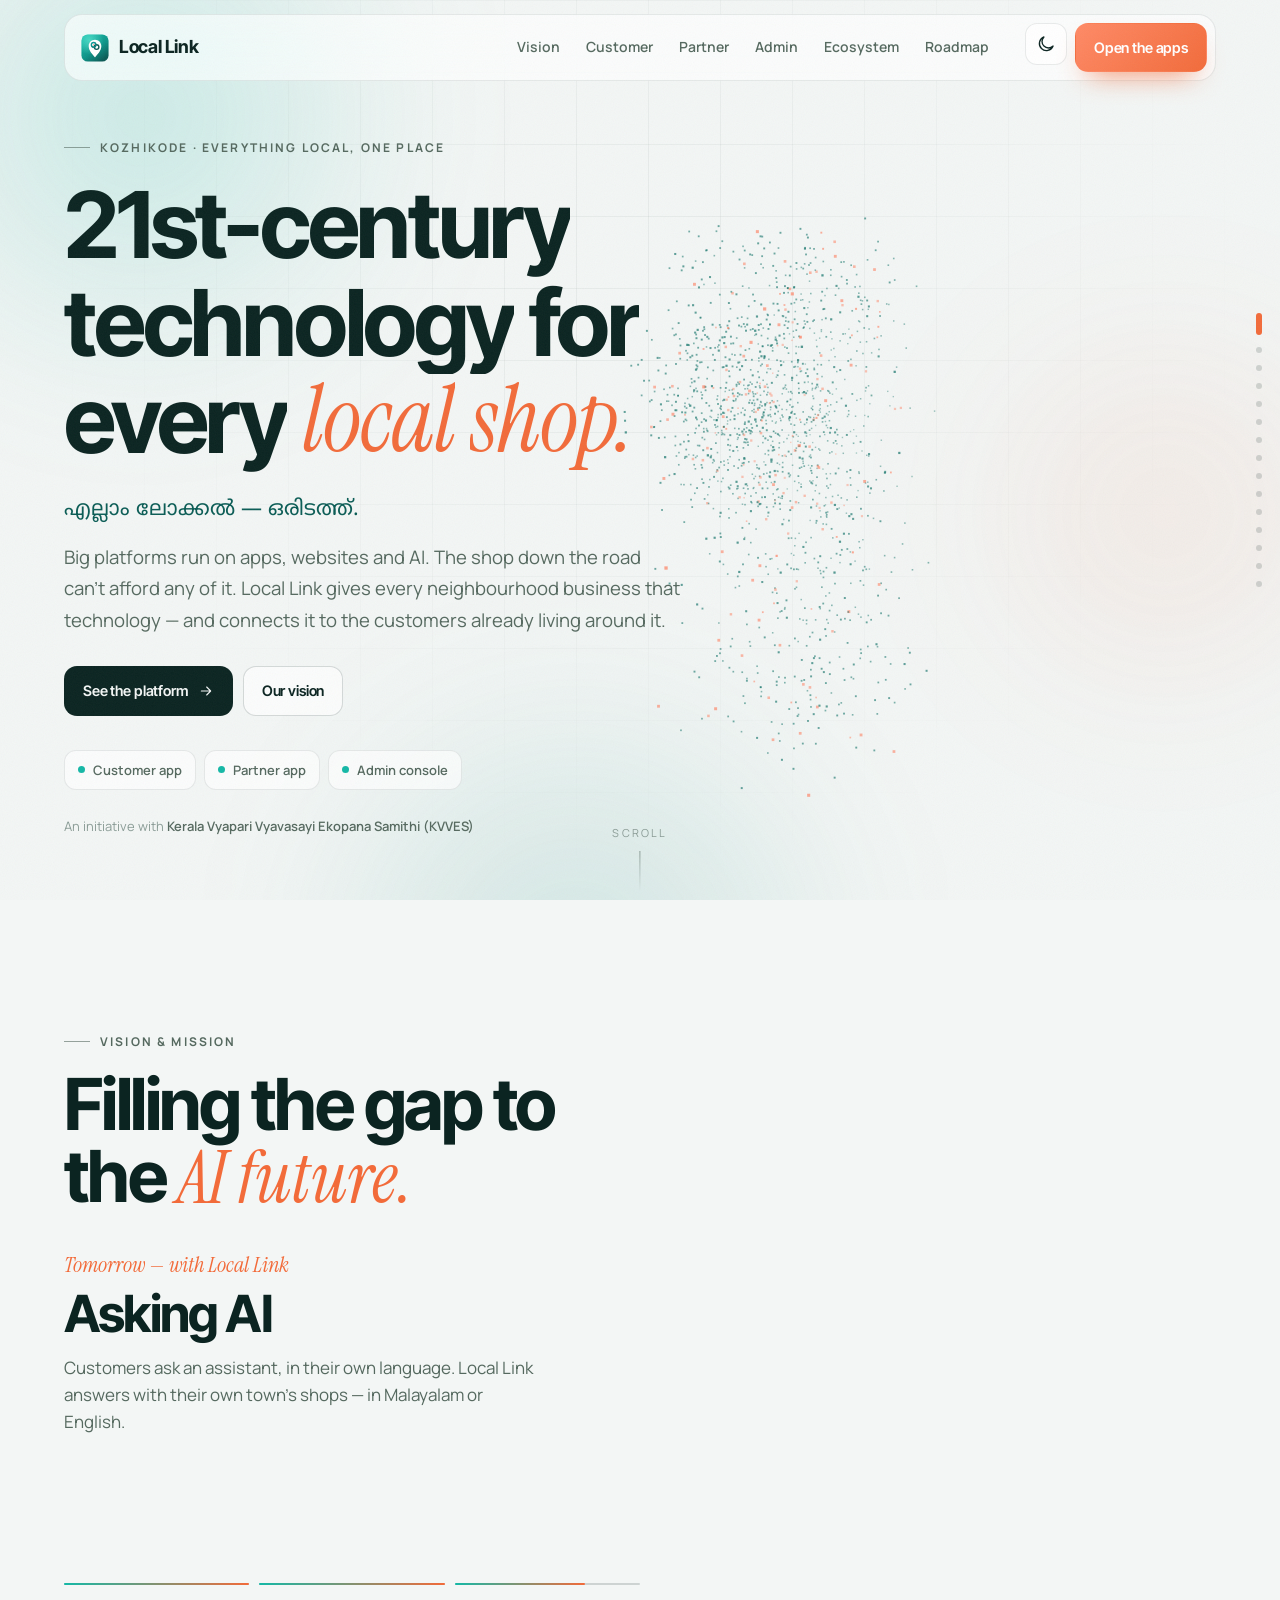
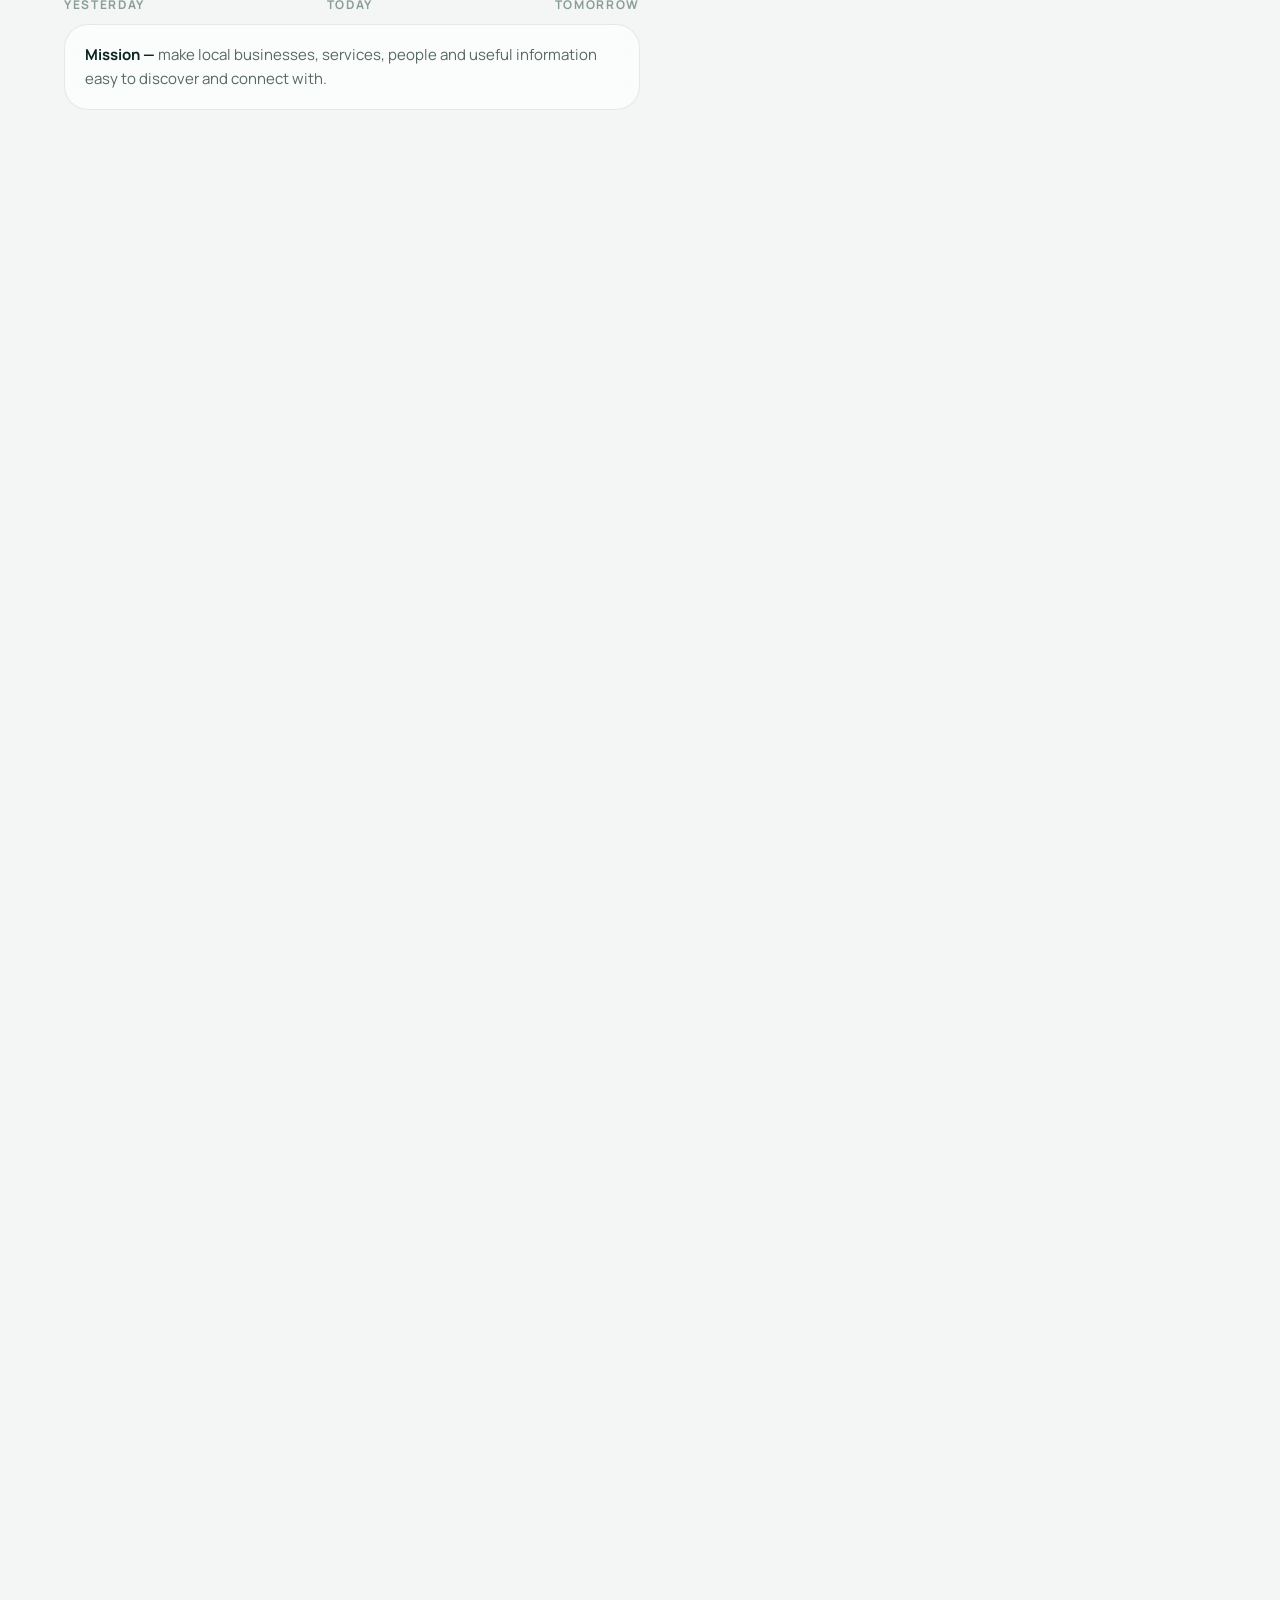
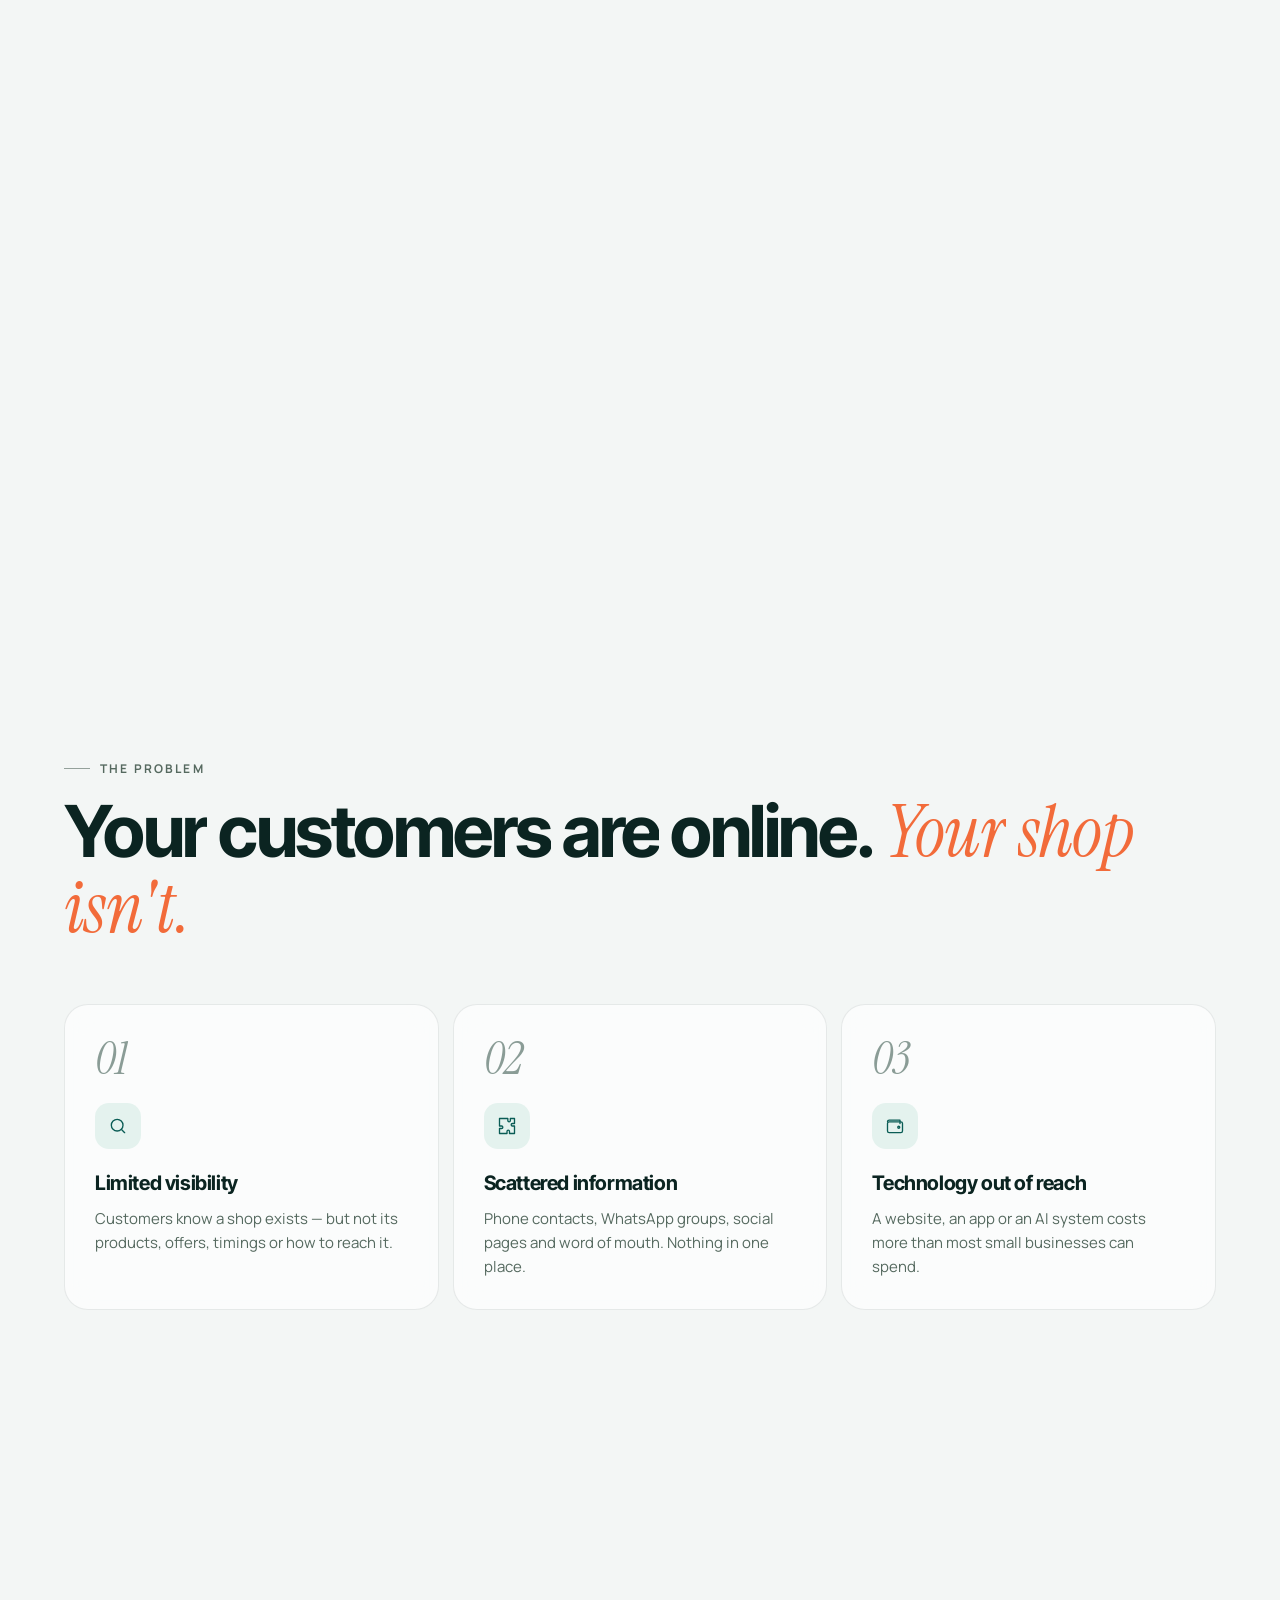
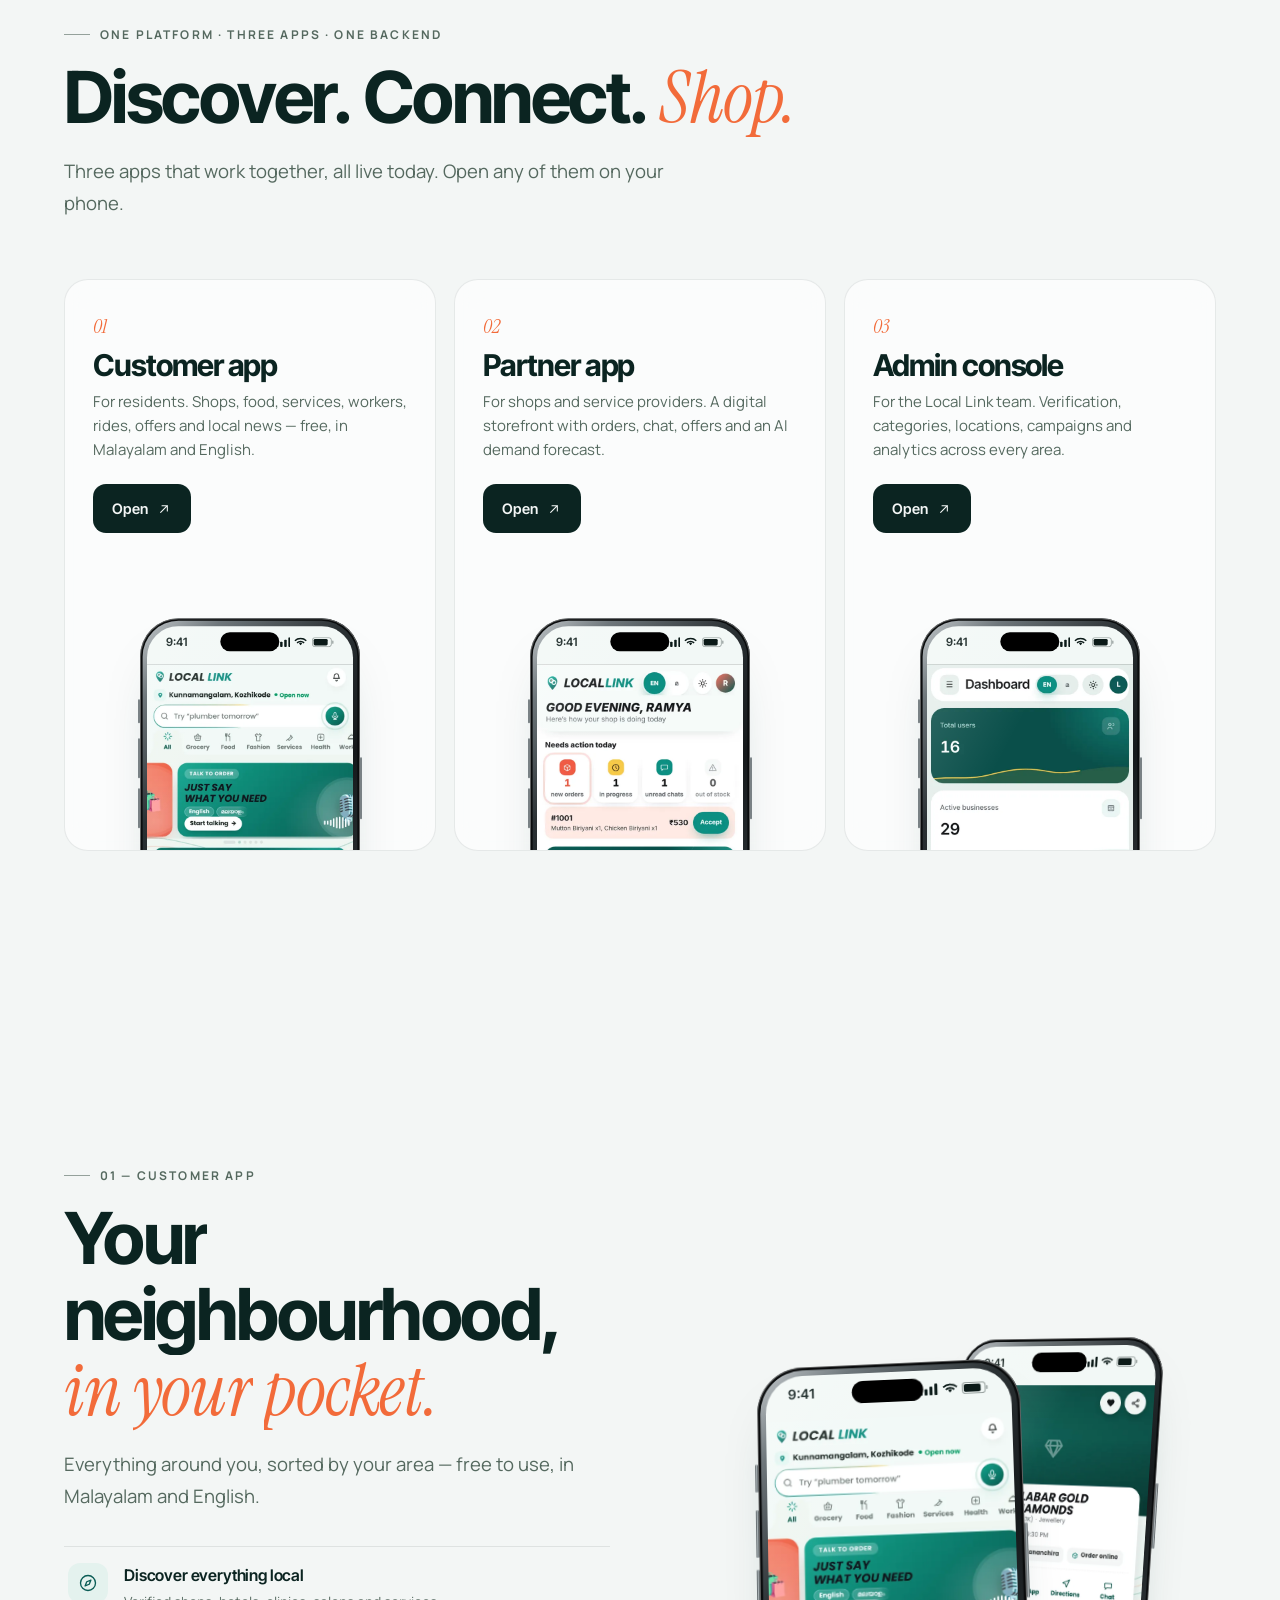
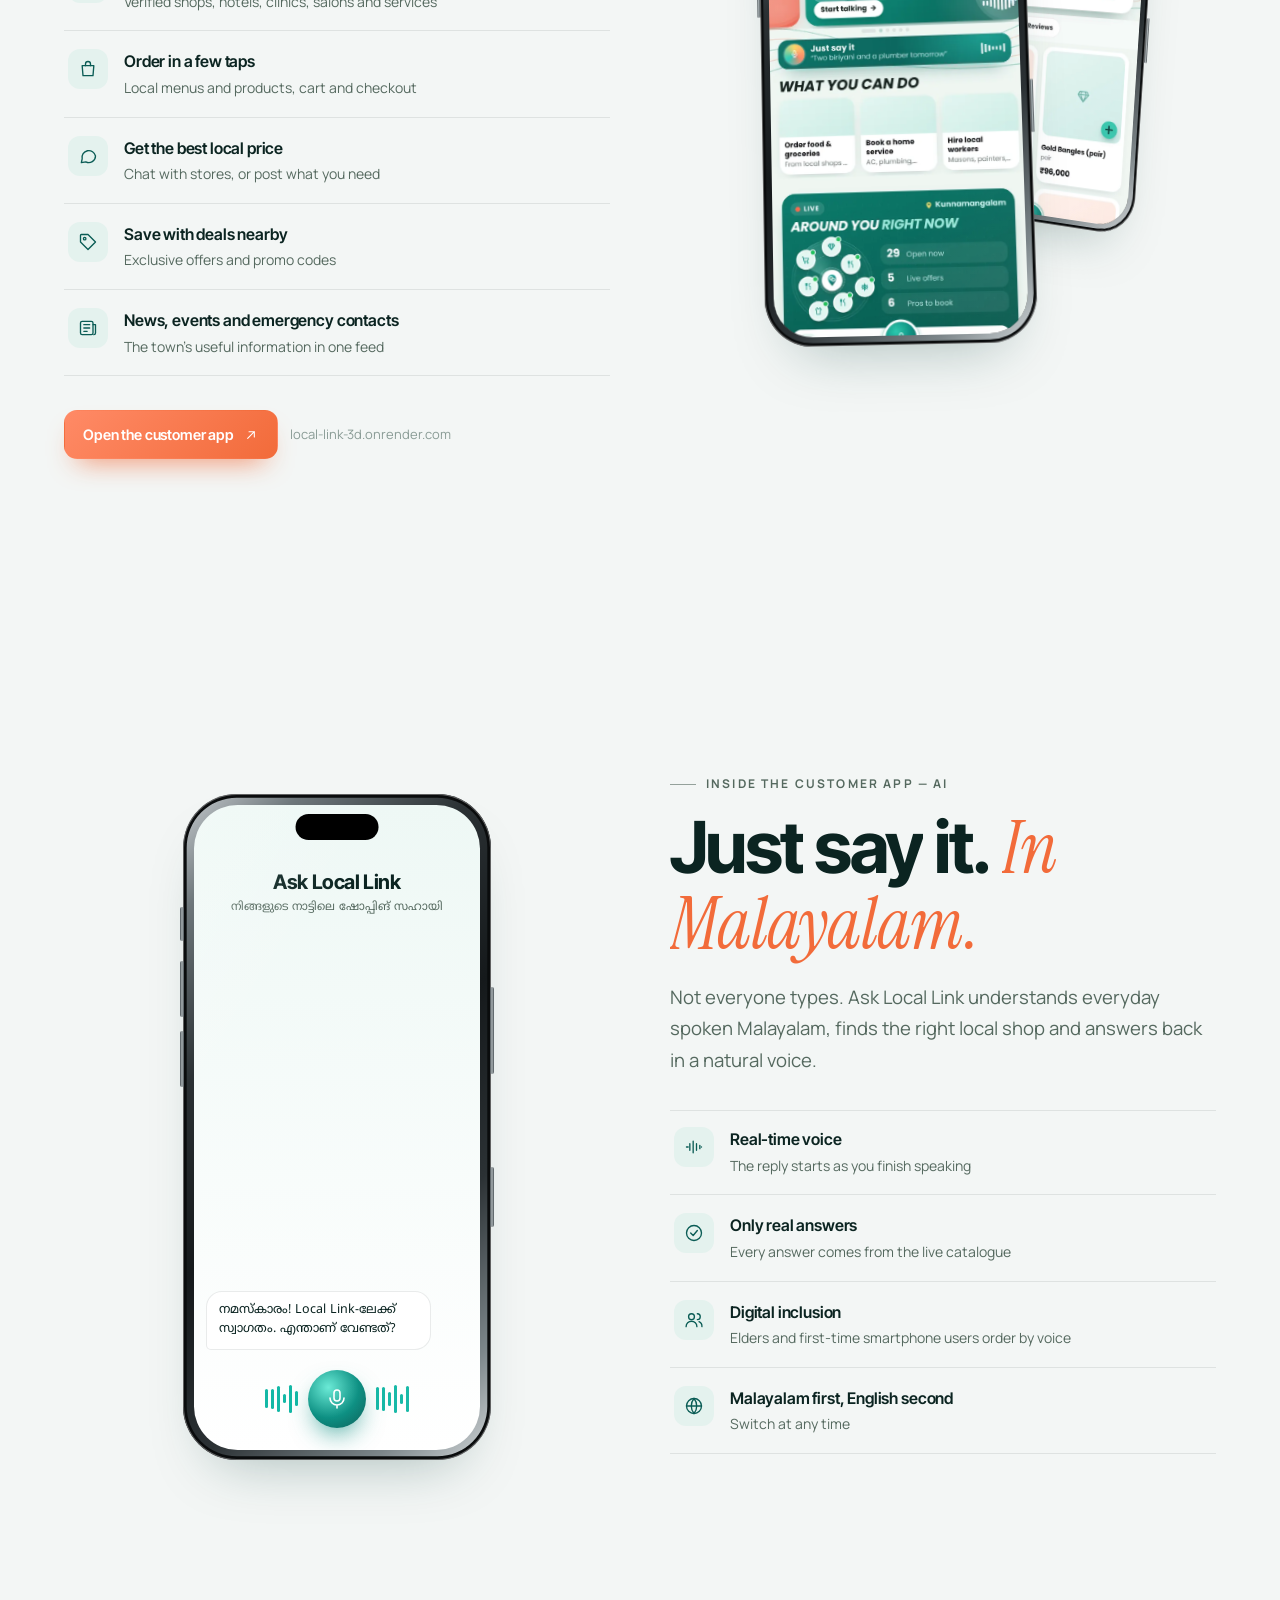
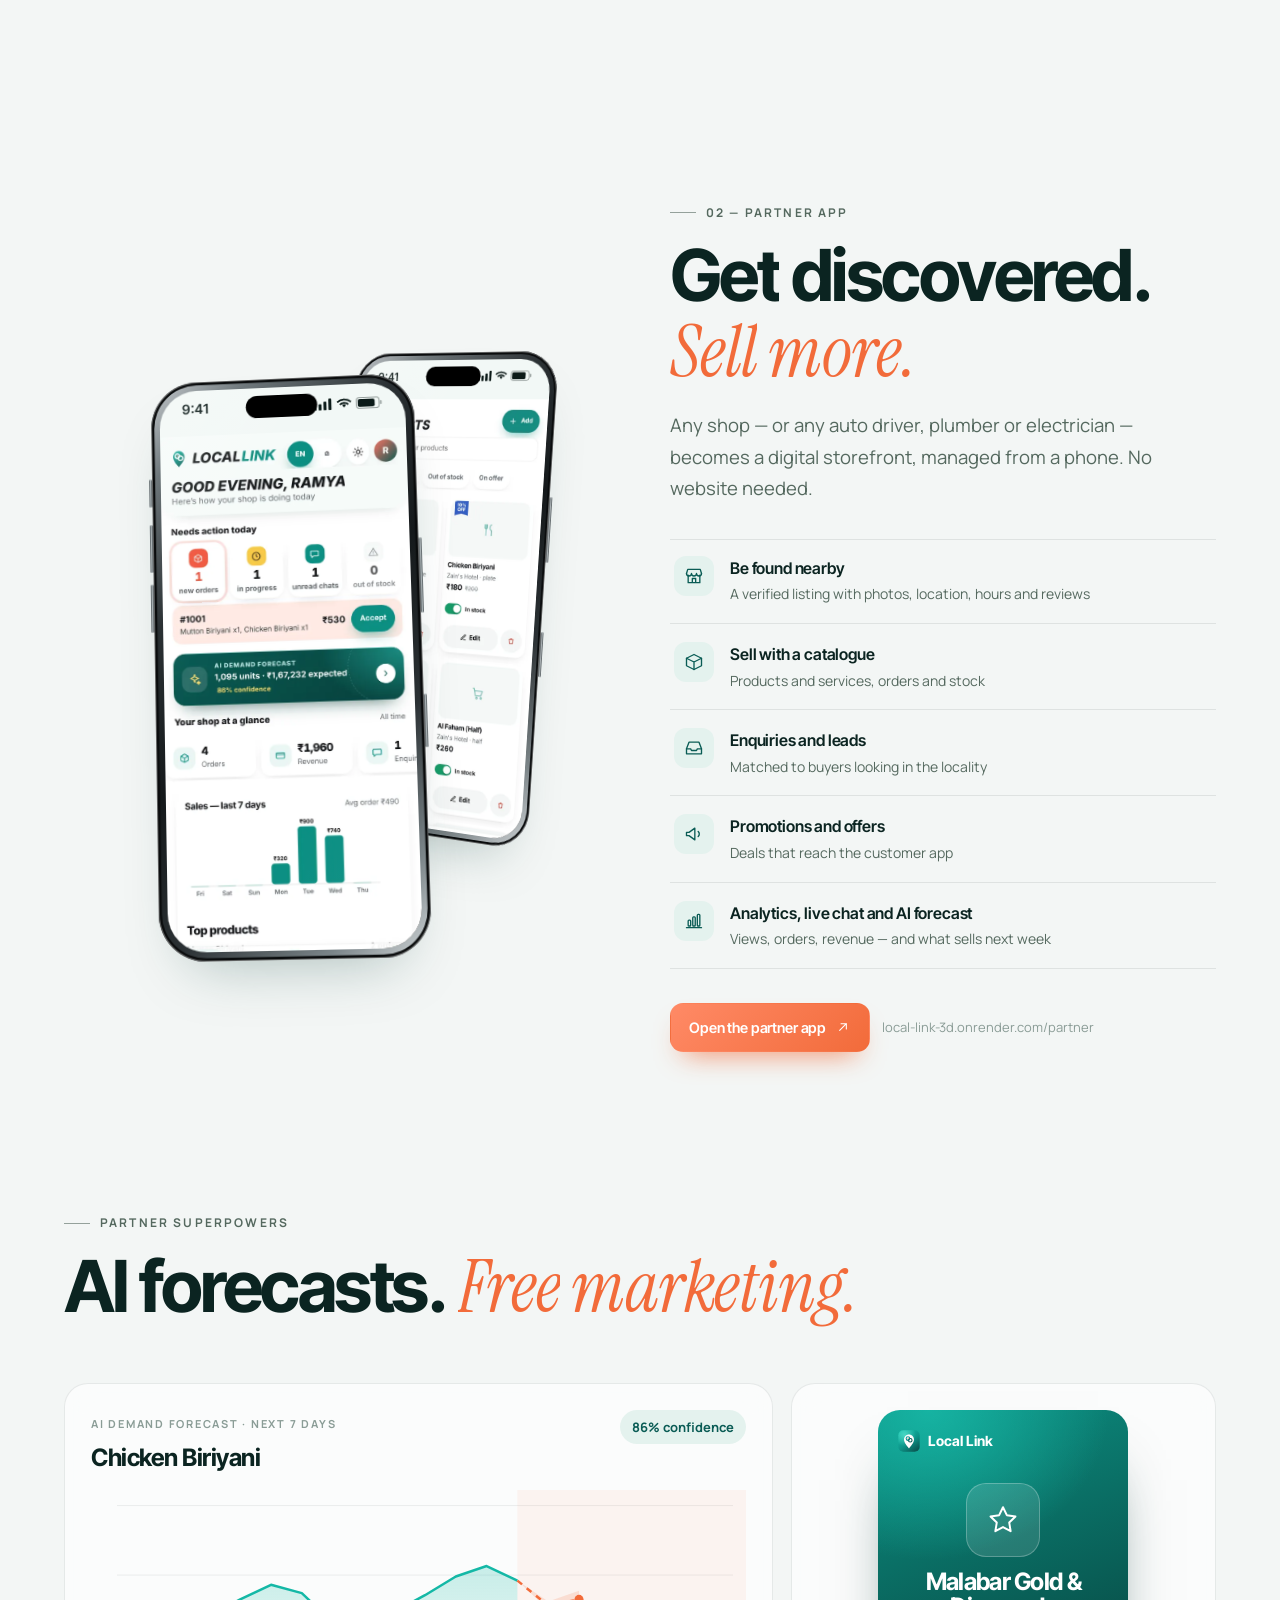
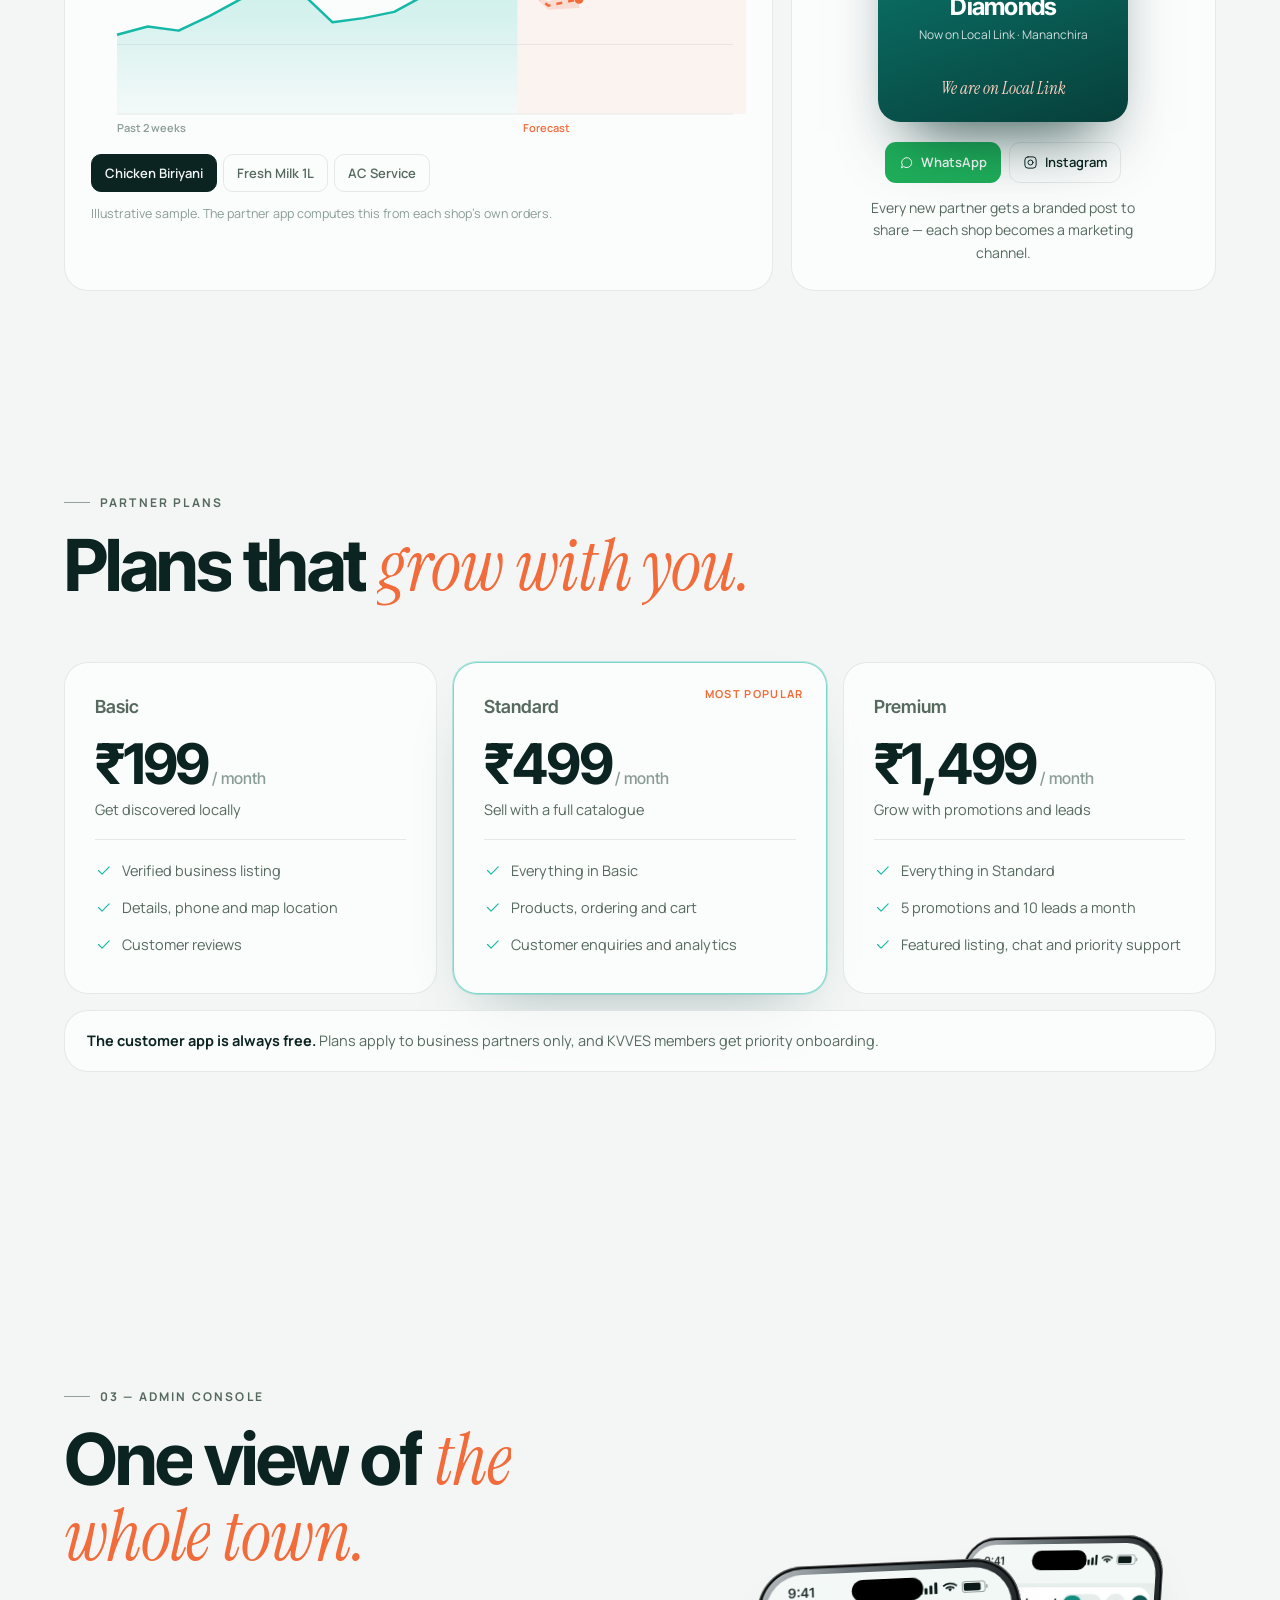
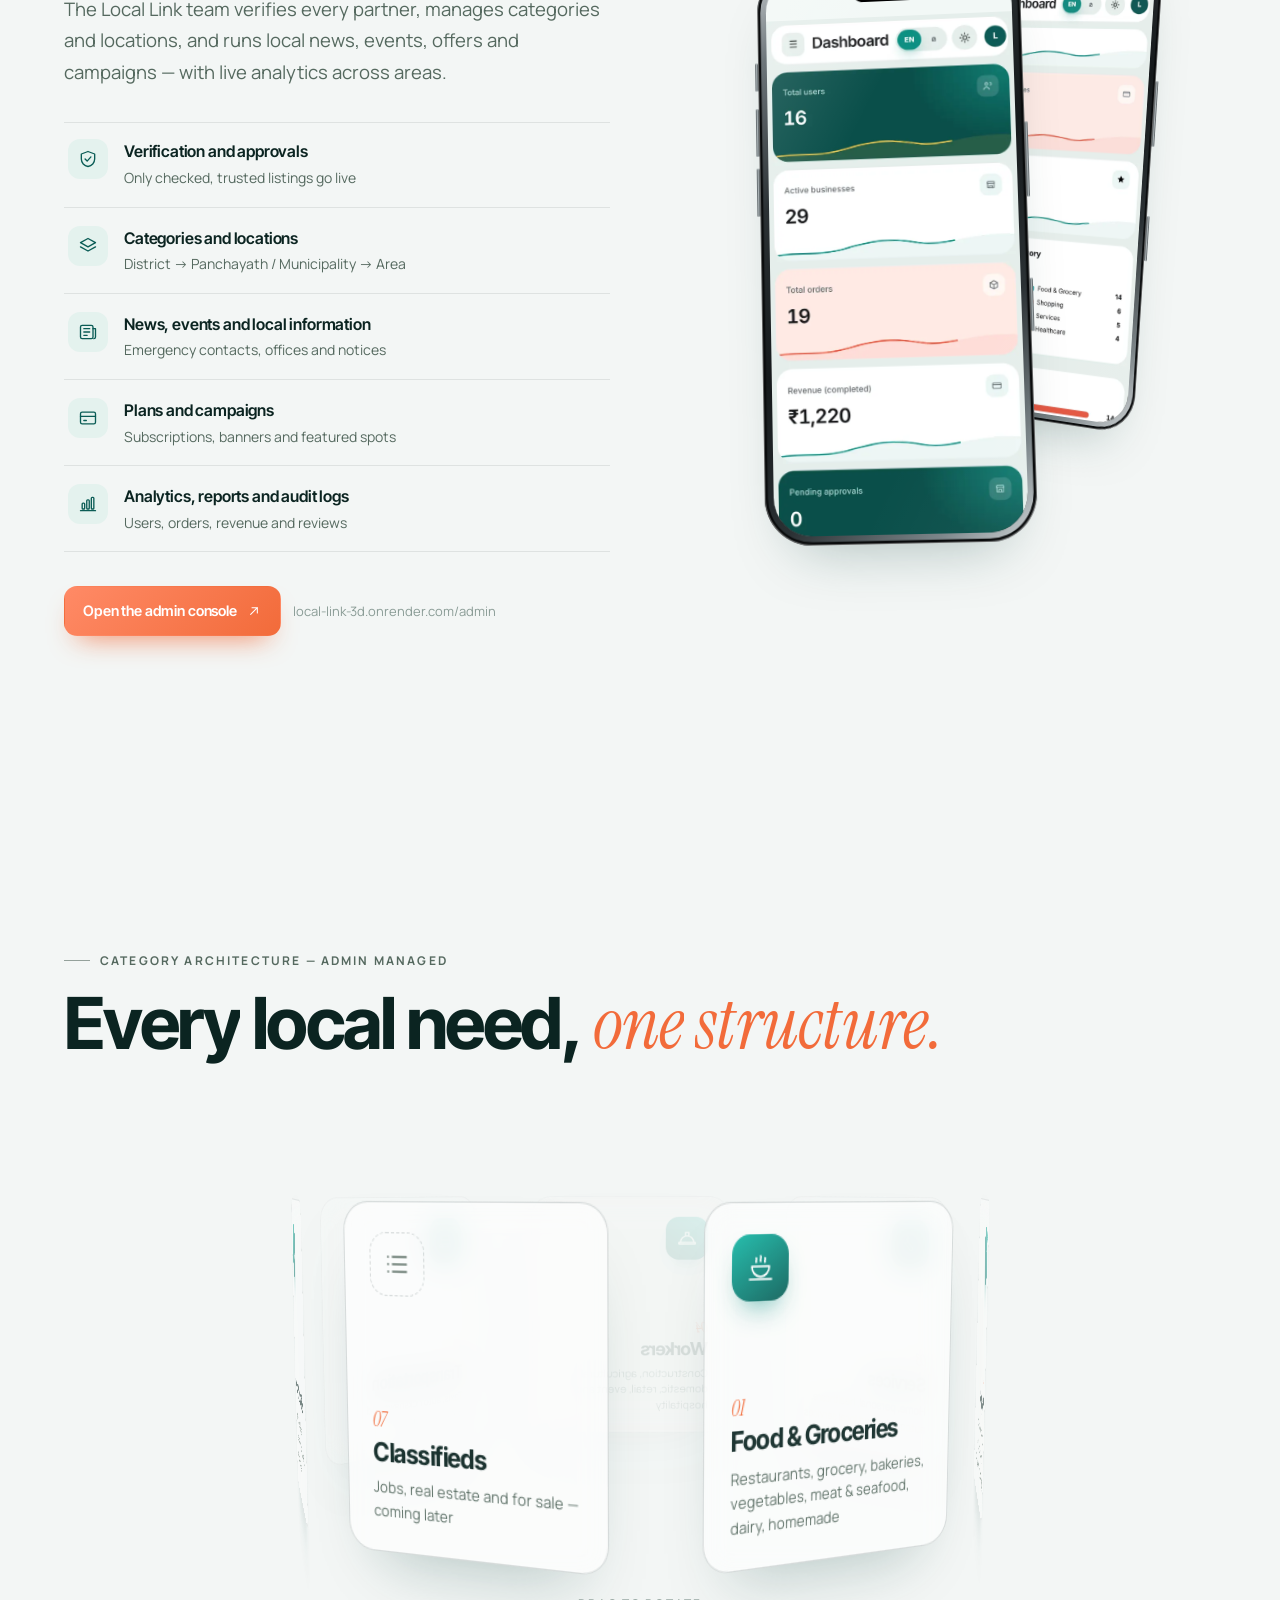
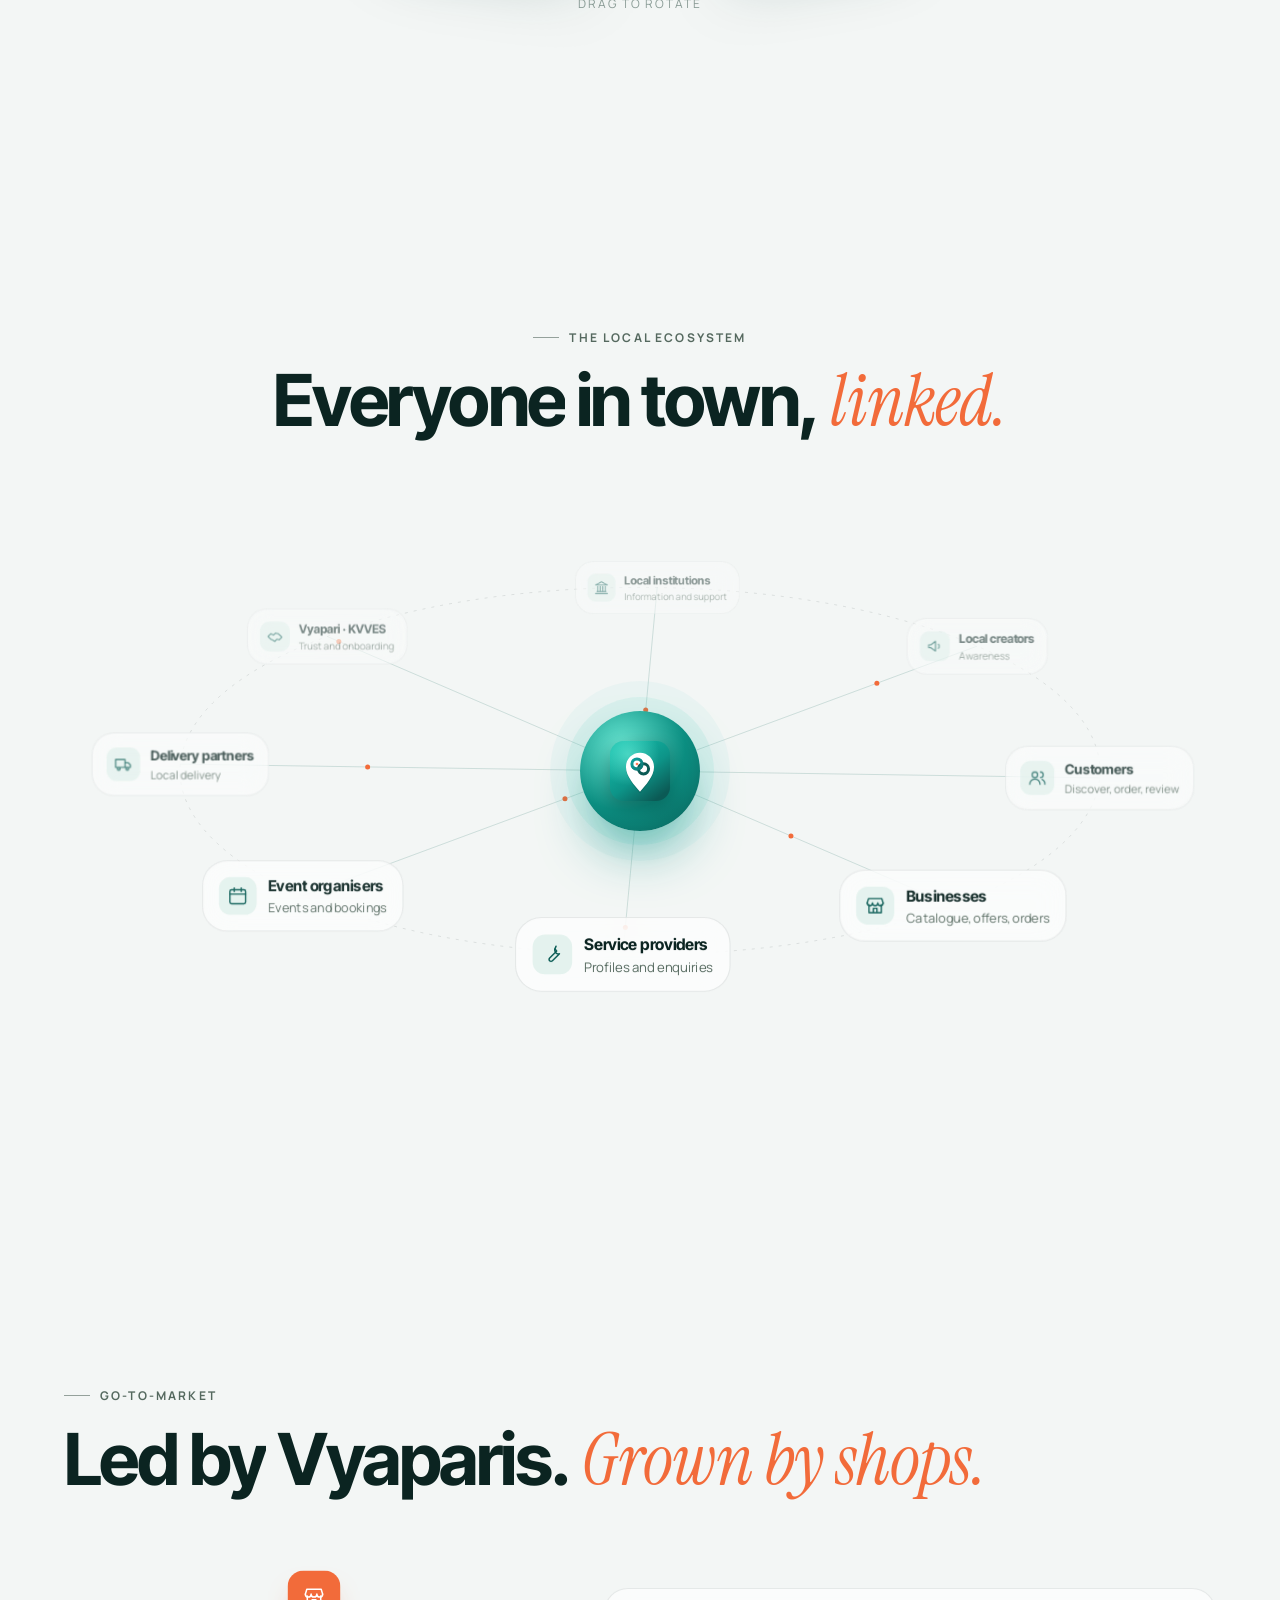
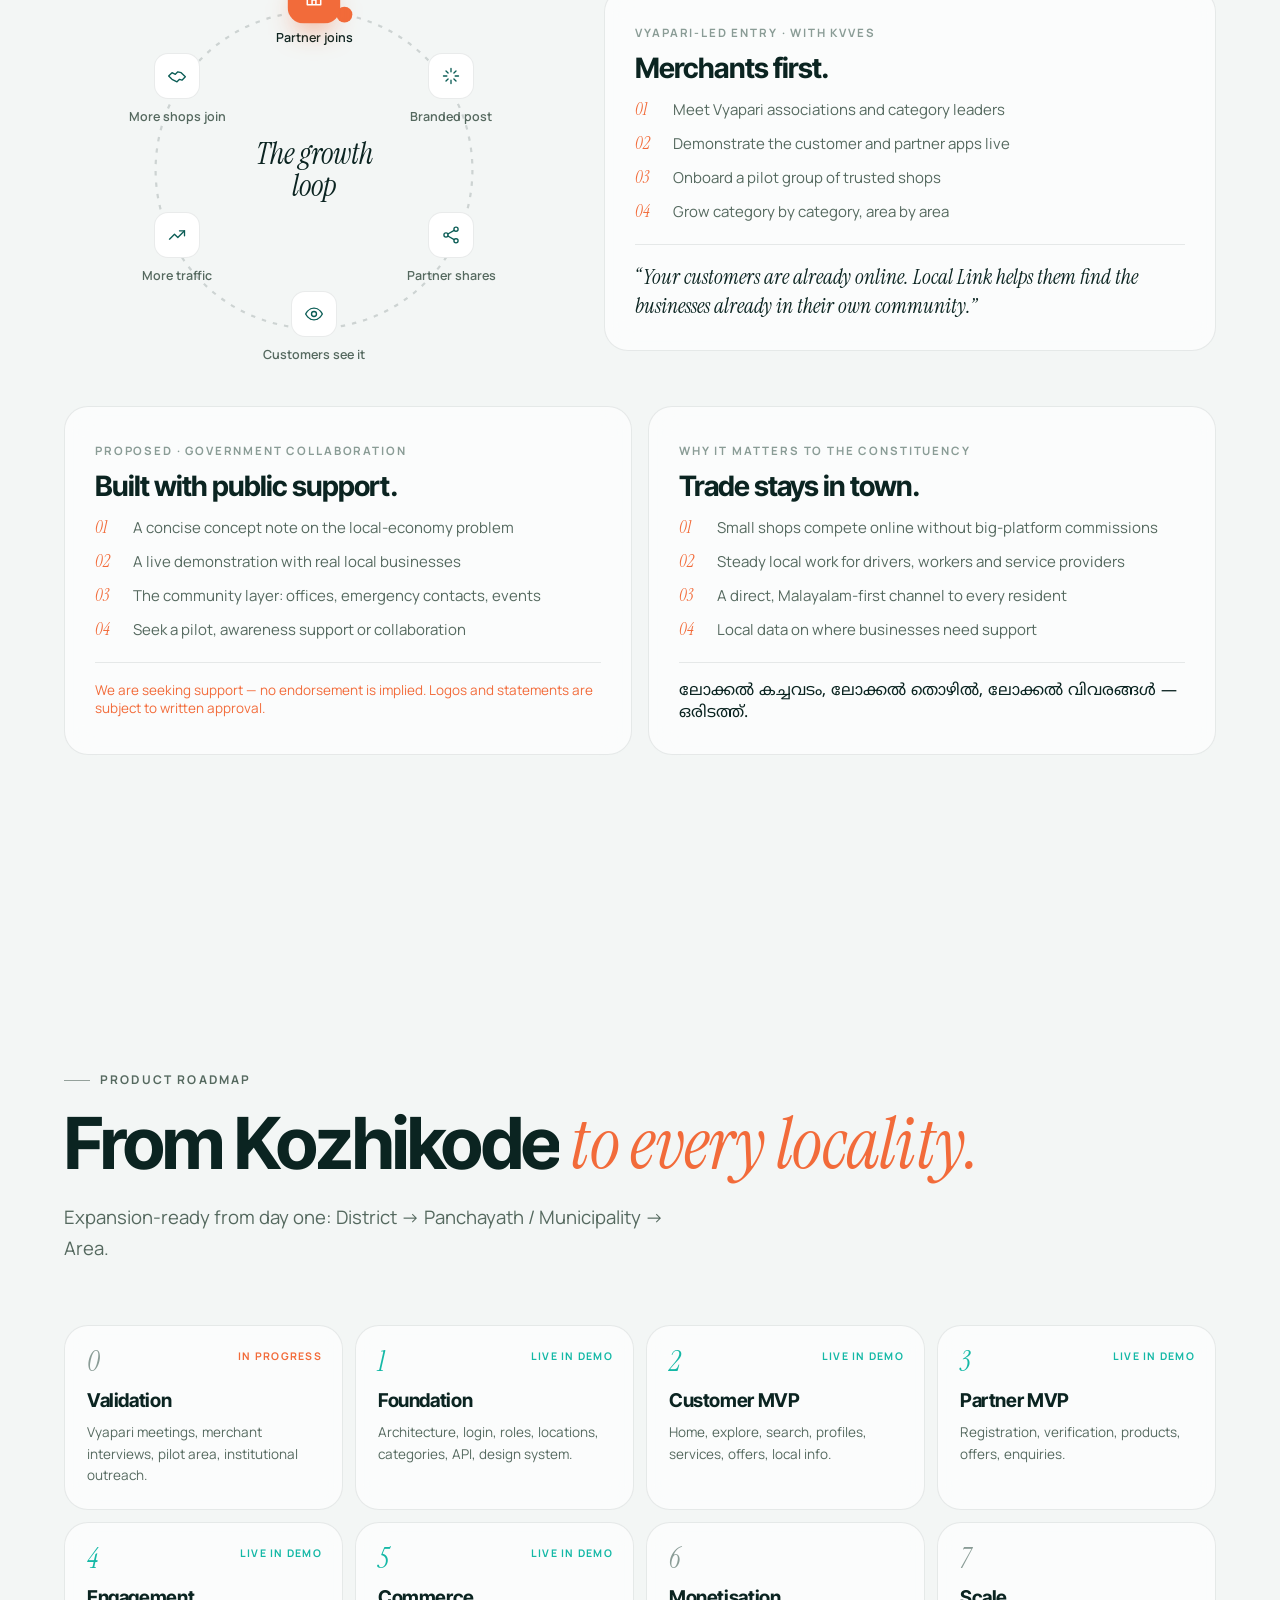
==== commit c558ded3: "Pitch mockups: cleaner Dynamic Island, more status-bar room so app logos sit clearly below it; don't" ====
--- a/public/pitch/index.html
+++ b/public/pitch/index.html
@@ -126,13 +126,13 @@
 .phone{position:relative;width:var(--w,250px);aspect-ratio:393/852;border-radius:calc(var(--w,250px)*.175);padding:calc(var(--w,250px)*.034);
   background:linear-gradient(135deg,#C9CED1 0%,#6E777B 12%,#2B3134 30%,#15191B 50%,#2B3134 70%,#7C868A 88%,#D3D8DA 100%);
   box-shadow:var(--shadow),inset 0 0 0 1px rgba(255,255,255,.35),inset 0 0 0 calc(var(--w,250px)*.012) #0A0C0D}
-.phone::before{content:"";position:absolute;top:calc(var(--w,250px)*.064);left:50%;transform:translateX(-50%);width:31%;height:calc(var(--w,250px)*.088);border-radius:99px;background:#000;z-index:3;box-shadow:inset calc(var(--w,250px)*.06) 0 0 -1px rgba(30,40,60,.6)}
+.phone::before{content:"";position:absolute;top:calc(var(--w,250px)*.064);left:50%;transform:translateX(-50%);width:27%;height:calc(var(--w,250px)*.085);border-radius:99px;background:#000;z-index:3}
 .phone::after{content:"";position:absolute;inset:calc(var(--w,250px)*.034);border-radius:calc(var(--w,250px)*.142);background:linear-gradient(118deg,rgba(255,255,255,.18),transparent 32%,transparent 70%,rgba(255,255,255,.05));pointer-events:none;z-index:2}
 .phone img{width:100%;height:100%;object-fit:cover;object-position:top;border-radius:calc(var(--w,250px)*.142);background:#000}
 .phone .scr{position:absolute;inset:calc(var(--w,250px)*.034);border-radius:calc(var(--w,250px)*.142);overflow:hidden;background:#F2F8F6;display:flex;flex-direction:column}
 [data-theme=dark] .phone .scr{background:#0A1412}
 .phone .scr img{flex:1;min-height:0;border-radius:0;width:100%;height:auto}
-.phone .sb{flex:none;height:calc(var(--w,250px)*.15);display:flex;align-items:center;justify-content:space-between;padding:calc(var(--w,250px)*.02) calc(var(--w,250px)*.1) 0;font-family:-apple-system,'SF Pro Text','Inter Tight',sans-serif;font-weight:600;font-size:calc(var(--w,250px)*.052);color:#0B1A18}
+.phone .sb{flex:none;height:calc(var(--w,250px)*.175);display:flex;align-items:center;justify-content:space-between;padding:0 calc(var(--w,250px)*.085) calc(var(--w,250px)*.03);font-family:-apple-system,'SF Pro Text','Inter Tight',sans-serif;font-weight:600;font-size:calc(var(--w,250px)*.052);color:#0B1A18;align-items:center}
 [data-theme=dark] .phone .sb{color:#fff}
 .phone .sb svg{height:calc(var(--w,250px)*.045);width:auto;fill:currentColor}
 .phone .k{position:absolute;width:calc(var(--w,250px)*.012);border-radius:2px;background:linear-gradient(90deg,#4B5357,#A9B1B4,#4B5357)}
